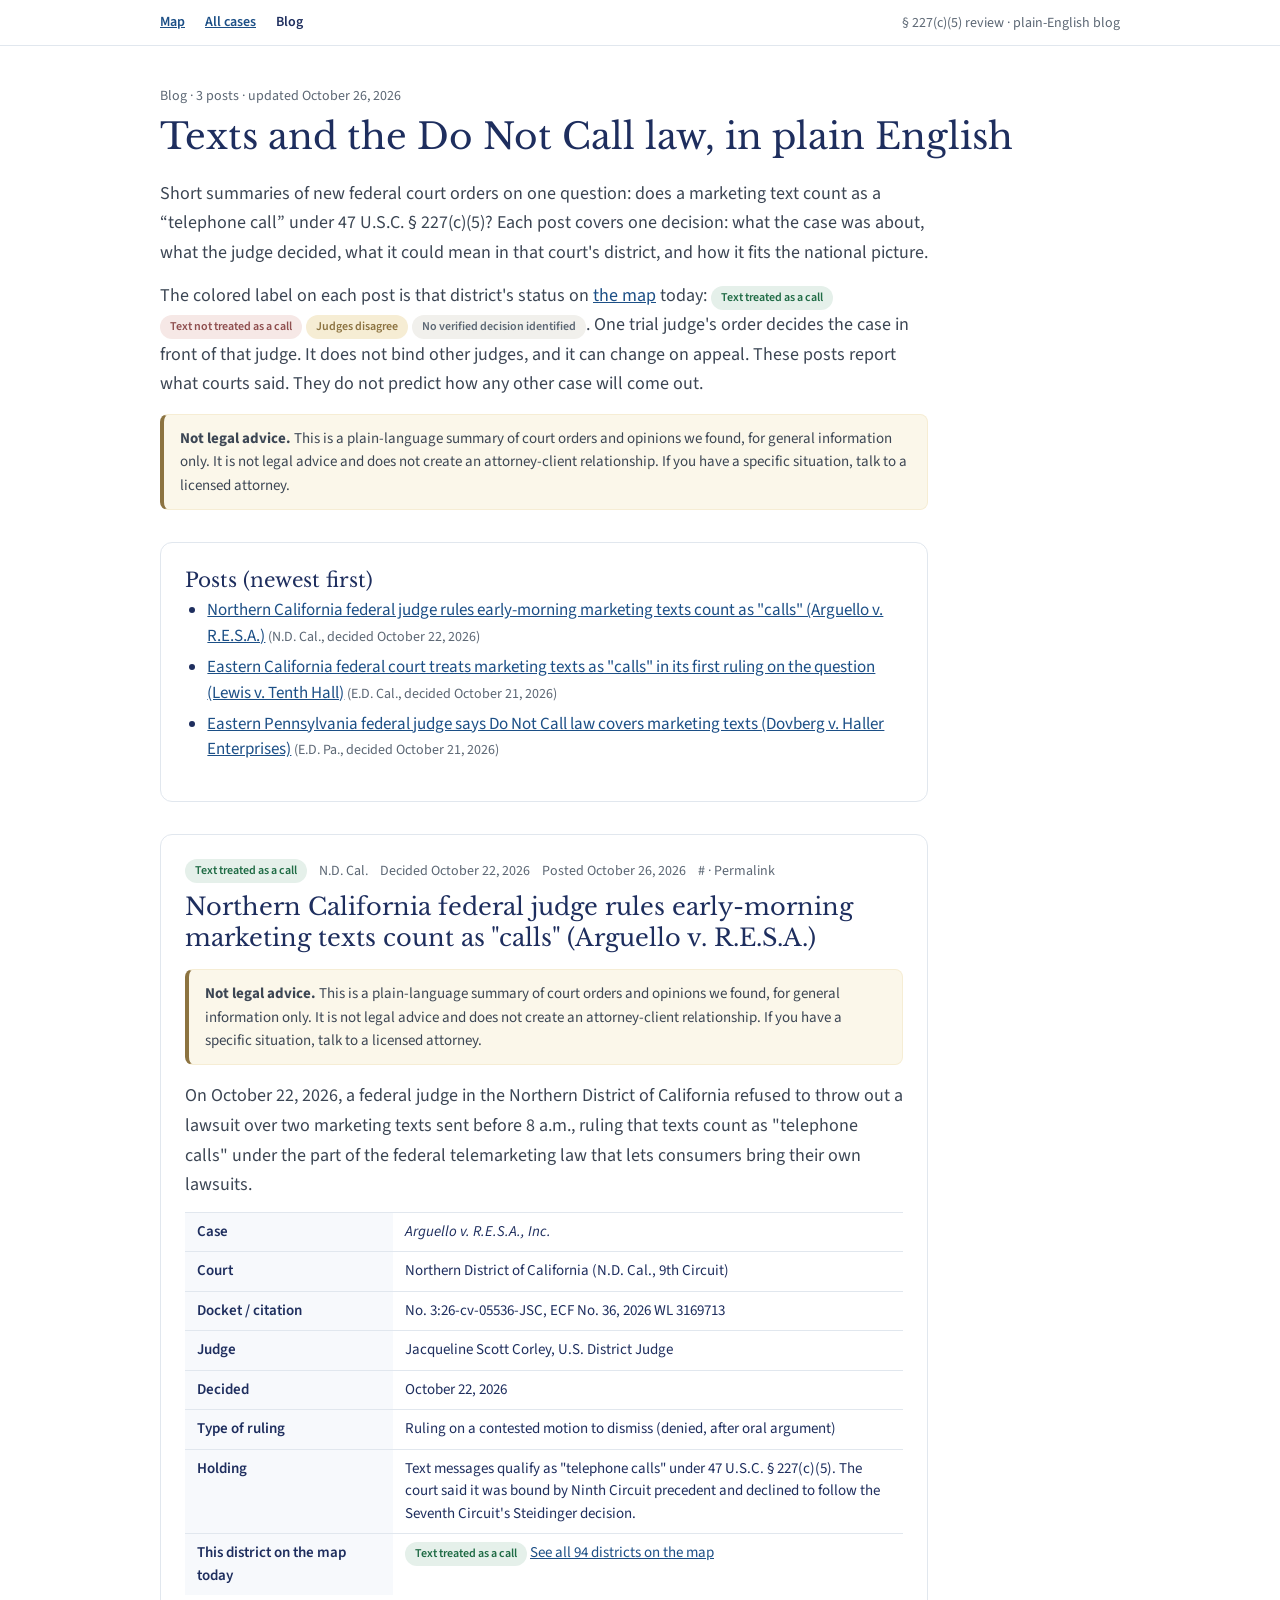
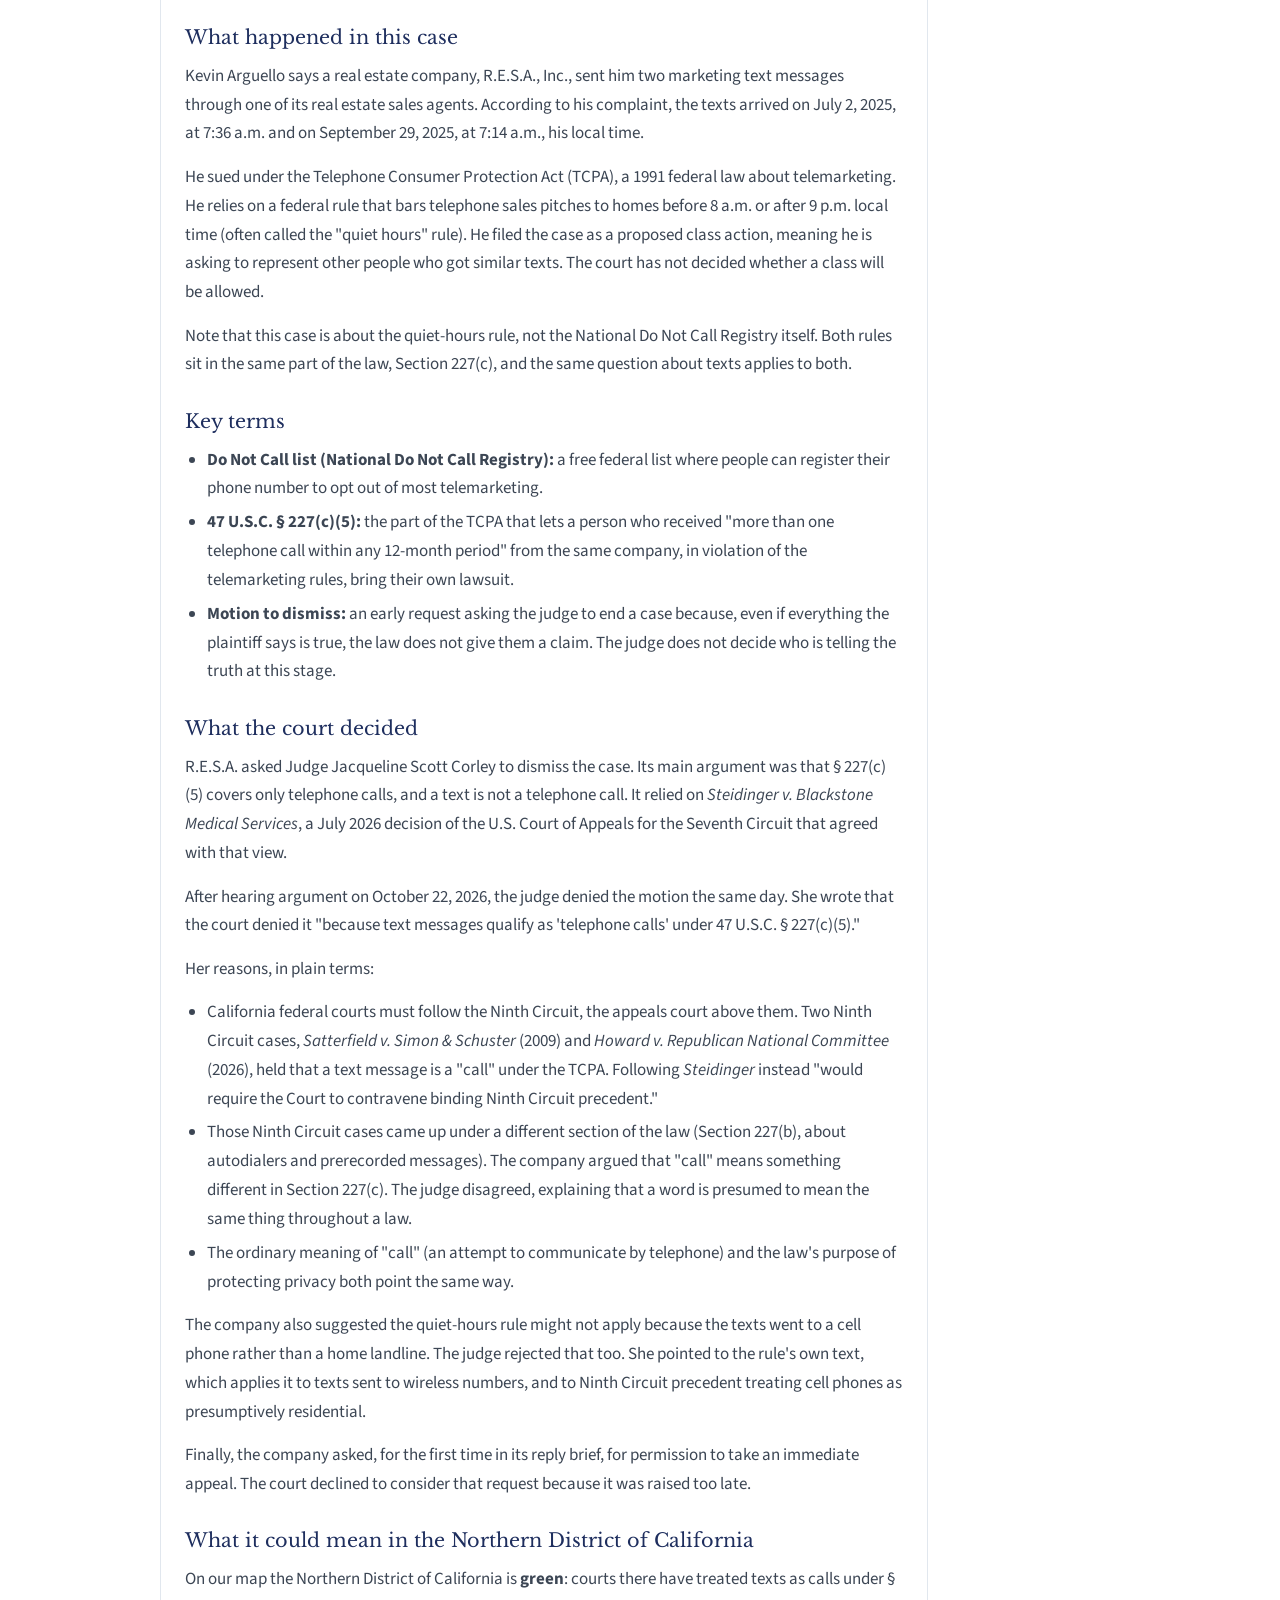
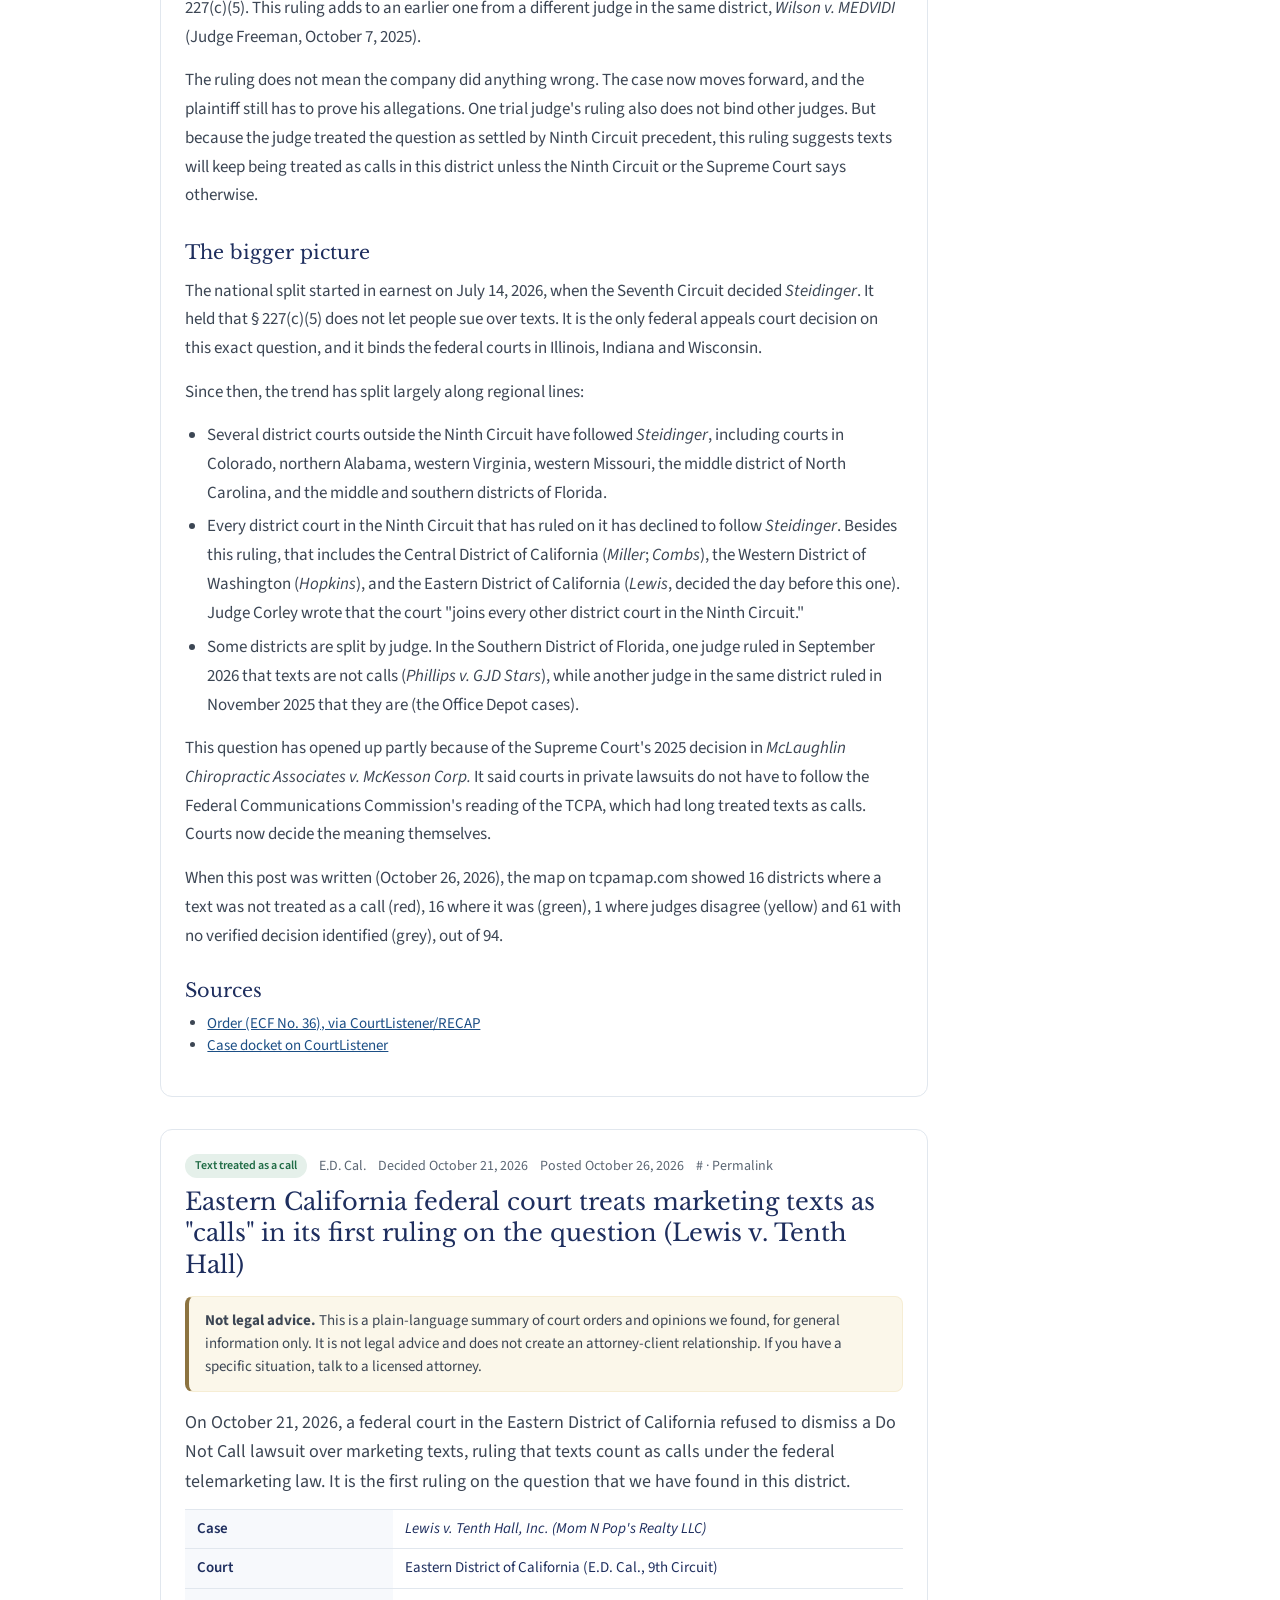
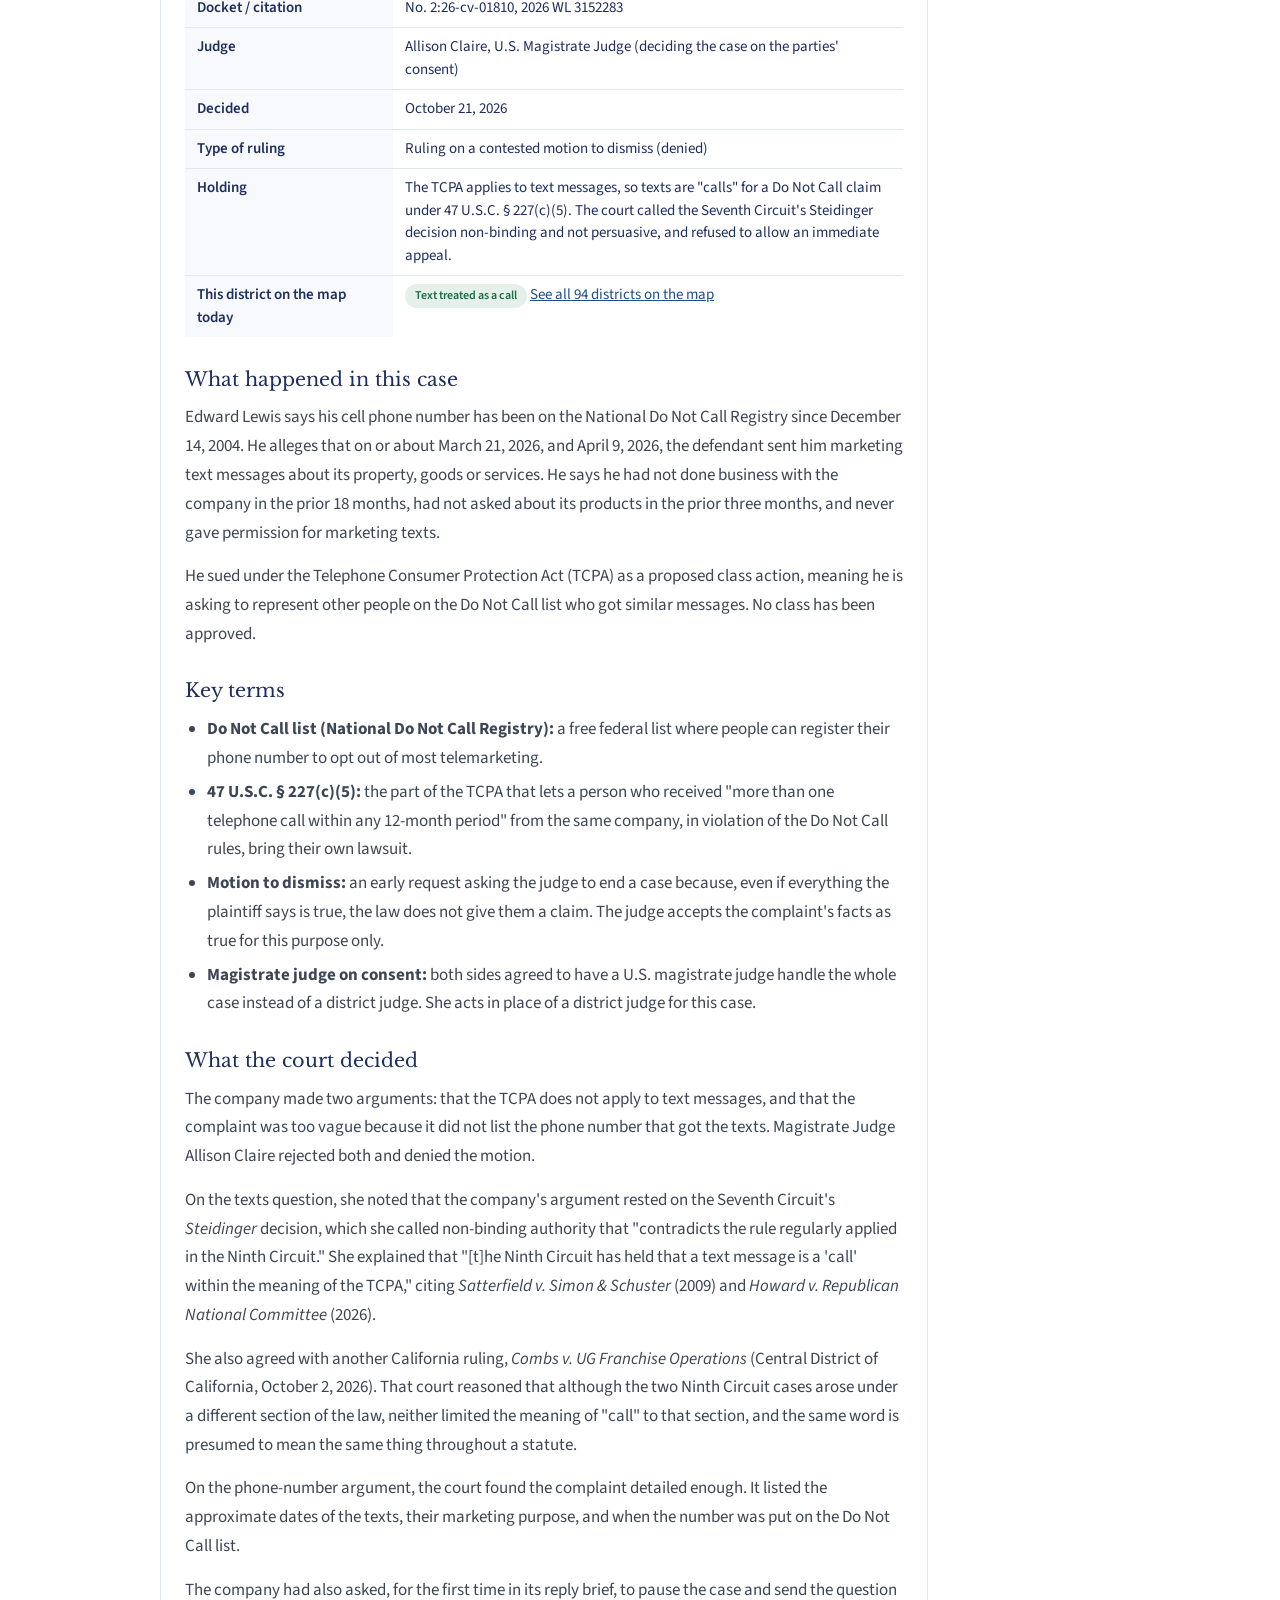
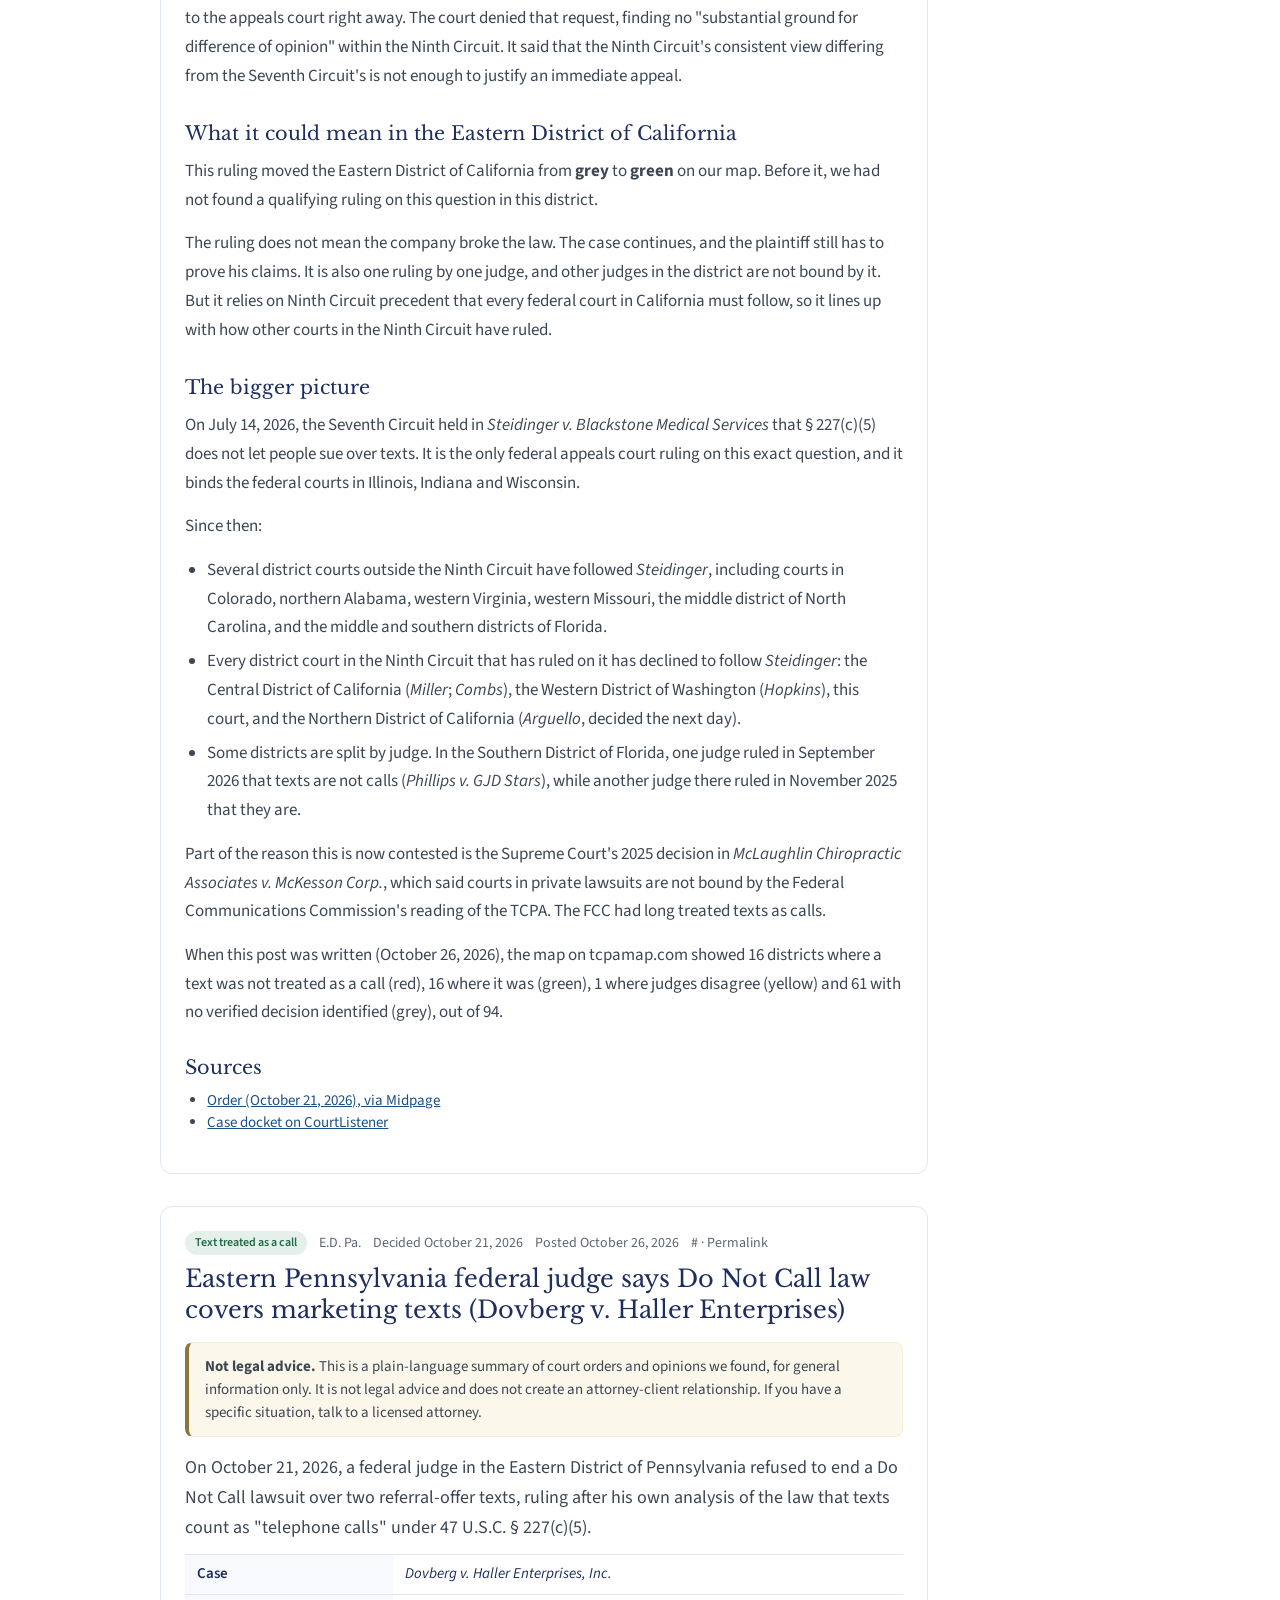
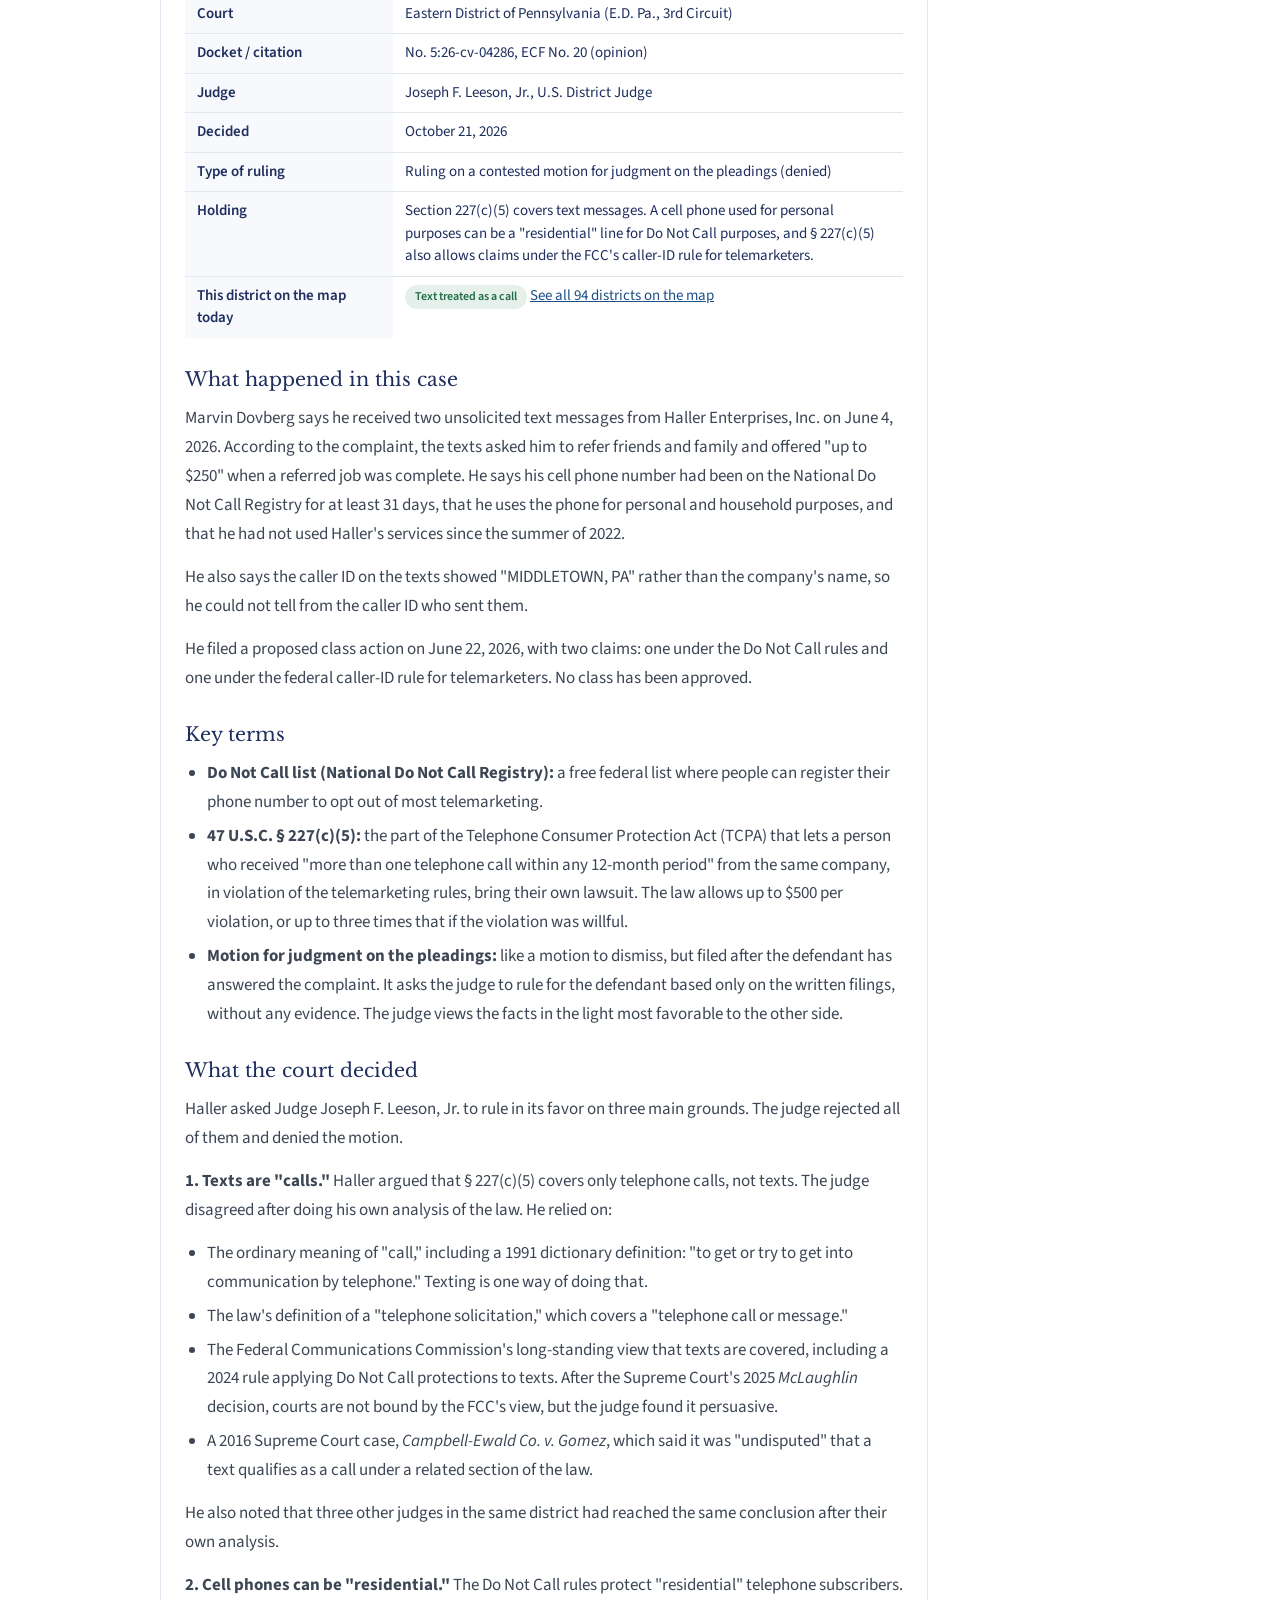
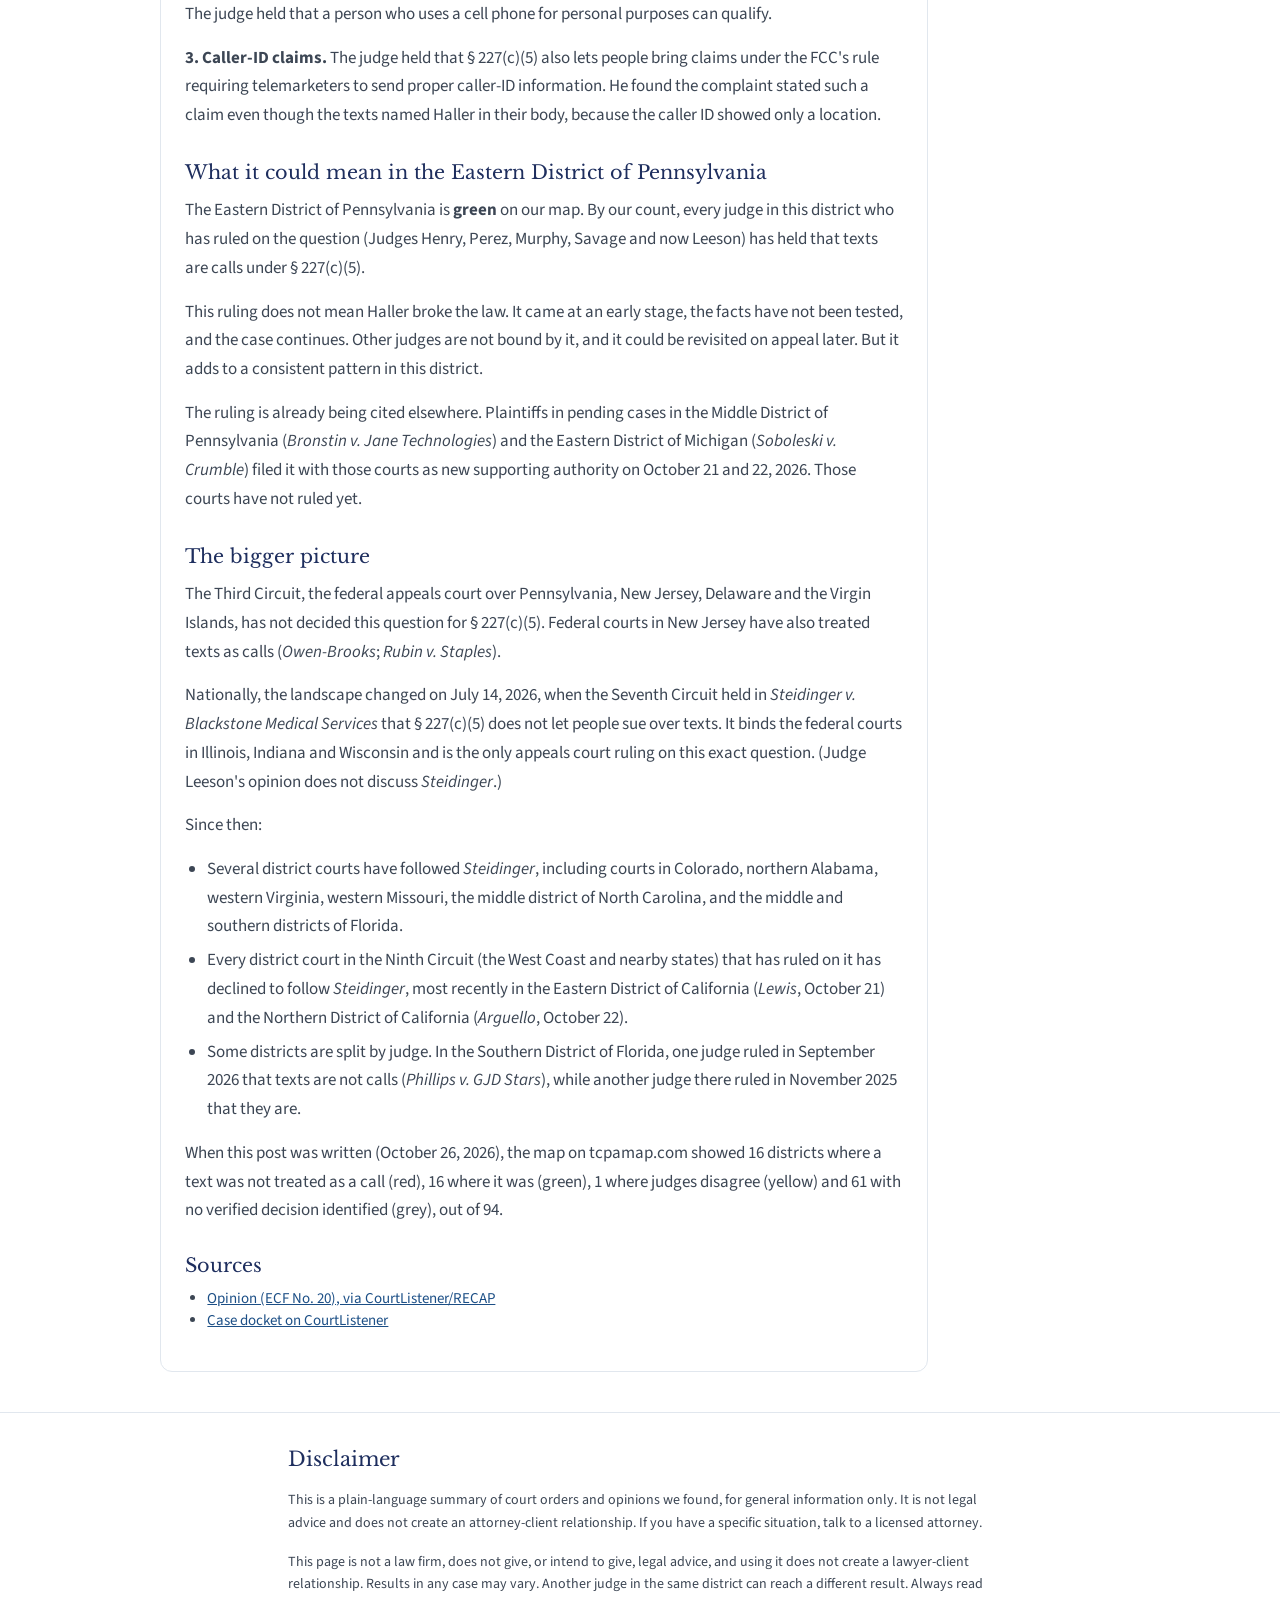
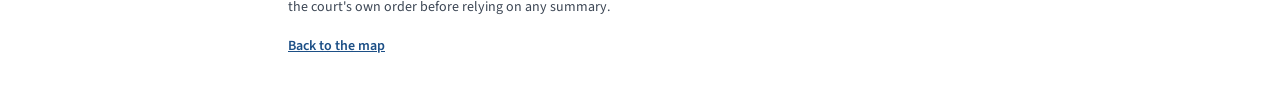
==== blog/index.html @ cc3b1428 "Add plain-language TCPA blog at /blog/ with 3 posts" ====
<!DOCTYPE html><html lang="en"><head><meta charSet="utf-8"/><meta name="viewport" content="width=device-width, initial-scale=1"/>
<title>Blog: marketing texts and the Do Not Call law, in plain English</title><meta name="description" content="Plain-language summaries of federal court orders on whether a marketing text counts as a telephone call under 47 U.S.C. § 227(c)(5). Not legal advice."/><meta name="theme-color" content="#1c1915"/>
<link rel="canonical" href="https://tcpamap.com/blog/"/>
<meta property="og:type" content="website"><meta property="og:site_name" content="tcpamap.com"><meta property="og:url" content="https://tcpamap.com/blog/">
<meta property="og:title" content="Blog: marketing texts and the Do Not Call law, in plain English"><meta property="og:description" content="Plain-language summaries of federal court orders on whether a marketing text counts as a telephone call under 47 U.S.C. § 227(c)(5). Not legal advice."><meta property="og:image" content="https://tcpamap.com/og.jpg">
<meta name="twitter:card" content="summary_large_image">
<link rel="icon" type="image/svg+xml" href="/favicon.svg"/><link rel="stylesheet" href="/assets/styles-BRyN_3hn.css"/>
<script type="application/ld+json">{"@context": "https://schema.org", "@type": "Blog", "name": "TCPA text message decisions, in plain English", "url": "https://tcpamap.com/blog/", "inLanguage": "en", "isPartOf": {"@type": "WebSite", "name": "Are marketing texts telephone calls? Federal court map", "url": "https://tcpamap.com/"}, "blogPost": [{"@type": "BlogPosting", "headline": "Northern California federal judge rules early-morning marketing texts count as \"calls\" (Arguello v. R.E.S.A.)", "url": "https://tcpamap.com/blog/arguello-v-resa-nd-cal-2026-10-22/", "datePublished": "2026-10-26"}, {"@type": "BlogPosting", "headline": "Eastern California federal court treats marketing texts as \"calls\" in its first ruling on the question (Lewis v. Tenth Hall)", "url": "https://tcpamap.com/blog/lewis-v-tenth-hall-ed-cal-2026-10-21/", "datePublished": "2026-10-26"}, {"@type": "BlogPosting", "headline": "Eastern Pennsylvania federal judge says Do Not Call law covers marketing texts (Dovberg v. Haller Enterprises)", "url": "https://tcpamap.com/blog/dovberg-v-haller-ed-pa-2026-10-21/", "datePublished": "2026-10-26"}]}</script><script type="application/ld+json">{"@context": "https://schema.org", "@type": "BreadcrumbList", "itemListElement": [{"@type": "ListItem", "position": 1, "name": "Map", "item": "https://tcpamap.com/"}, {"@type": "ListItem", "position": 2, "name": "Blog", "item": "https://tcpamap.com/blog/"}]}</script>
<style>
.blog-nav{display:flex;flex-wrap:wrap;align-items:center;gap:.25rem 1.25rem}
.blog-nav a{font-size:.875rem;font-weight:600;color:#1c4f86;text-decoration:underline}
.blog-nav a[aria-current=page]{color:var(--color-ink);text-decoration:none}
.blog-disc{border:1px solid var(--color-split-soft);background:#fbf7ea;border-left:4px solid var(--color-split);border-radius:.5rem;padding:.75rem 1rem;font-size:.9375rem;line-height:1.55;color:#3c4654;margin:1rem 0}
.blog-card{border:1px solid var(--color-line);border-radius:var(--radius-card,.75rem);background:#fff;padding:1.5rem;margin-top:2rem}
.blog-card h2{font-family:var(--font-display);color:var(--color-ink);font-size:1.5rem;line-height:1.3;margin:.5rem 0 .25rem}
.blog-card h2 a{color:inherit;text-decoration:none}.blog-card h2 a:hover{text-decoration:underline}
.blog-body h3,.blog-card h3{font-family:var(--font-display);color:var(--color-ink);font-size:1.2rem;margin:1.6rem 0 .5rem}
.blog-meta{font-size:.875rem;color:var(--color-muted);display:flex;flex-wrap:wrap;align-items:center;gap:.4rem .75rem}
.blog-meta a{color:var(--color-muted)}
.blog-lede{font-size:1.125rem;line-height:1.65;color:#3c4654;margin:.75rem 0}
.blog-body{font-size:1.0625rem;line-height:1.7;color:#3c4654}.blog-body p{margin:0 0 .9rem}
.blog-body ul,.blog-src,.blog-toc{list-style:disc;padding-left:1.4rem;margin:0 0 .9rem}.blog-body li{margin:.3rem 0}
.blog-body a,.blog-src a,.blog-toc a,.blog-facts a,.blog-intro a{color:#1c4f86;text-decoration:underline}
.blog-facts{width:100%;border-collapse:collapse;font-size:.9375rem;margin:.75rem 0 1rem}
.blog-facts th,.blog-facts td{text-align:left;vertical-align:top;padding:.5rem .75rem;border-top:1px solid var(--color-line)}
.blog-facts th{width:13rem;background:#f7f9fc;font-weight:600;color:var(--color-ink)}
.blog-src{font-size:.9375rem;color:#3c4654}.blog-toc li{margin:.35rem 0;font-size:1.0625rem}
.blog-intro p{margin:0 0 .9rem}
@media (max-width:640px){.blog-facts th{width:auto}.blog-card{padding:1.1rem}}
</style></head><body><div class="min-h-screen"><header class="border-b border-line"><div class="mx-auto flex max-w-5xl flex-wrap items-center justify-between gap-3 px-5 py-3 sm:px-8"><nav class="blog-nav" aria-label="Site"><a href="/">Map</a><a href="/removed-cases">All cases</a><a href="/blog/" aria-current="page">Blog</a></nav><p class="text-sm text-muted">§ 227(c)(5) review · plain-English blog</p></div></header><main class="mx-auto max-w-5xl px-5 py-10 sm:px-8"><p class="text-sm text-muted">Blog · 3 posts · updated October 26, 2026</p>
<h1 class="mt-2 font-display text-4xl leading-tight text-ink">Texts and the Do Not Call law, in plain English</h1>
<div class="blog-intro mt-5 max-w-3xl space-y-4 text-lg leading-relaxed text-[#3c4654]"><p>Short summaries of new federal court orders on one question: does a marketing text count as a “telephone call” under 47 U.S.C. § 227(c)(5)? Each post covers one decision: what the case was about, what the judge decided, what it could mean in that court's district, and how it fits the national picture.</p>
<p>The colored label on each post is that district's status on <a href="/">the map</a> today: <span class="inline-block rounded-full px-2.5 py-1 text-xs font-semibold bg-is-call-soft text-is-call">Text treated as a call</span> <span class="inline-block rounded-full px-2.5 py-1 text-xs font-semibold bg-not-call-soft text-not-call">Text not treated as a call</span> <span class="inline-block rounded-full px-2.5 py-1 text-xs font-semibold bg-split-soft text-split">Judges disagree</span> <span class="inline-block rounded-full px-2.5 py-1 text-xs font-semibold bg-open-soft text-muted">No verified decision identified</span>. One trial judge's order decides the case in front of that judge. It does not bind other judges, and it can change on appeal. These posts report what courts said. They do not predict how any other case will come out.</p></div>
<div class="blog-disc max-w-3xl"><strong>Not legal advice.</strong> This is a plain-language summary of court orders and opinions we found, for general information only. It is not legal advice and does not create an attorney-client relationship. If you have a specific situation, talk to a licensed attorney.</div>
<div class="blog-card max-w-3xl"><h2 style="font-size:1.25rem;margin-top:0">Posts (newest first)</h2><ul class="blog-toc"><li><a href="#arguello-v-resa-nd-cal-2026-10-22">Northern California federal judge rules early-morning marketing texts count as "calls" (Arguello v. R.E.S.A.)</a> <span class="text-sm text-muted">(N.D. Cal., decided October 22, 2026)</span></li><li><a href="#lewis-v-tenth-hall-ed-cal-2026-10-21">Eastern California federal court treats marketing texts as "calls" in its first ruling on the question (Lewis v. Tenth Hall)</a> <span class="text-sm text-muted">(E.D. Cal., decided October 21, 2026)</span></li><li><a href="#dovberg-v-haller-ed-pa-2026-10-21">Eastern Pennsylvania federal judge says Do Not Call law covers marketing texts (Dovberg v. Haller Enterprises)</a> <span class="text-sm text-muted">(E.D. Pa., decided October 21, 2026)</span></li></ul></div><div class="max-w-3xl"><article class="blog-card" id="arguello-v-resa-nd-cal-2026-10-22">
<p class="blog-meta"><span class="inline-block rounded-full px-2.5 py-1 text-xs font-semibold bg-is-call-soft text-is-call">Text treated as a call</span><span>N.D. Cal.</span><span>Decided October 22, 2026</span><span>Posted October 26, 2026</span><span><a href="#arguello-v-resa-nd-cal-2026-10-22" title="Link to this post on this page">#</a> · <a href="/blog/arguello-v-resa-nd-cal-2026-10-22/">Permalink</a></span></p>
<h2><a href="/blog/arguello-v-resa-nd-cal-2026-10-22/">Northern California federal judge rules early-morning marketing texts count as "calls" (Arguello v. R.E.S.A.)</a></h2>
<div class="blog-disc"><strong>Not legal advice.</strong> This is a plain-language summary of court orders and opinions we found, for general information only. It is not legal advice and does not create an attorney-client relationship. If you have a specific situation, talk to a licensed attorney.</div>
<p class="blog-lede">On October 22, 2026, a federal judge in the Northern District of California refused to throw out a lawsuit over two marketing texts sent before 8 a.m., ruling that texts count as "telephone calls" under the part of the federal telemarketing law that lets consumers bring their own lawsuits.</p>
<table class="blog-facts"><tbody>
<tr><th>Case</th><td><em>Arguello v. R.E.S.A., Inc.</em></td></tr>
<tr><th>Court</th><td>Northern District of California (N.D. Cal., 9th Circuit)</td></tr>
<tr><th>Docket / citation</th><td>No. 3:26-cv-05536-JSC, ECF No. 36, 2026 WL 3169713</td></tr>
<tr><th>Judge</th><td>Jacqueline Scott Corley, U.S. District Judge</td></tr>
<tr><th>Decided</th><td>October 22, 2026</td></tr>
<tr><th>Type of ruling</th><td>Ruling on a contested motion to dismiss (denied, after oral argument)</td></tr>
<tr><th>Holding</th><td>Text messages qualify as "telephone calls" under 47 U.S.C. § 227(c)(5). The court said it was bound by Ninth Circuit precedent and declined to follow the Seventh Circuit's Steidinger decision.</td></tr>
<tr><th>This district on the map today</th><td><span class="inline-block rounded-full px-2.5 py-1 text-xs font-semibold bg-is-call-soft text-is-call">Text treated as a call</span> <a href="/#district-map">See all 94 districts on the map</a></td></tr>
</tbody></table>
<div class="blog-body"><h3>What happened in this case</h3>
<p>Kevin Arguello says a real estate company, R.E.S.A., Inc., sent him two marketing text messages through one of its real estate sales agents. According to his complaint, the texts arrived on July 2, 2025, at 7:36 a.m. and on September 29, 2025, at 7:14 a.m., his local time.</p>
<p>He sued under the Telephone Consumer Protection Act (TCPA), a 1991 federal law about telemarketing. He relies on a federal rule that bars telephone sales pitches to homes before 8 a.m. or after 9 p.m. local time (often called the "quiet hours" rule). He filed the case as a proposed class action, meaning he is asking to represent other people who got similar texts. The court has not decided whether a class will be allowed.</p>
<p>Note that this case is about the quiet-hours rule, not the National Do Not Call Registry itself. Both rules sit in the same part of the law, Section 227(c), and the same question about texts applies to both.</p>
<h3>Key terms</h3>
<ul><li><strong>Do Not Call list (National Do Not Call Registry):</strong> a free federal list where people can register their phone number to opt out of most telemarketing.</li><li><strong>47 U.S.C. § 227(c)(5):</strong> the part of the TCPA that lets a person who received "more than one telephone call within any 12-month period" from the same company, in violation of the telemarketing rules, bring their own lawsuit.</li><li><strong>Motion to dismiss:</strong> an early request asking the judge to end a case because, even if everything the plaintiff says is true, the law does not give them a claim. The judge does not decide who is telling the truth at this stage.</li></ul>
<h3>What the court decided</h3>
<p>R.E.S.A. asked Judge Jacqueline Scott Corley to dismiss the case. Its main argument was that § 227(c)(5) covers only telephone calls, and a text is not a telephone call. It relied on <em>Steidinger v. Blackstone Medical Services</em>, a July 2026 decision of the U.S. Court of Appeals for the Seventh Circuit that agreed with that view.</p>
<p>After hearing argument on October 22, 2026, the judge denied the motion the same day. She wrote that the court denied it "because text messages qualify as 'telephone calls' under 47 U.S.C. § 227(c)(5)."</p>
<p>Her reasons, in plain terms:</p>
<ul><li>California federal courts must follow the Ninth Circuit, the appeals court above them. Two Ninth Circuit cases, <em>Satterfield v. Simon &amp; Schuster</em> (2009) and <em>Howard v. Republican National Committee</em> (2026), held that a text message is a "call" under the TCPA. Following <em>Steidinger</em> instead "would require the Court to contravene binding Ninth Circuit precedent."</li><li>Those Ninth Circuit cases came up under a different section of the law (Section 227(b), about autodialers and prerecorded messages). The company argued that "call" means something different in Section 227(c). The judge disagreed, explaining that a word is presumed to mean the same thing throughout a law.</li><li>The ordinary meaning of "call" (an attempt to communicate by telephone) and the law's purpose of protecting privacy both point the same way.</li></ul>
<p>The company also suggested the quiet-hours rule might not apply because the texts went to a cell phone rather than a home landline. The judge rejected that too. She pointed to the rule's own text, which applies it to texts sent to wireless numbers, and to Ninth Circuit precedent treating cell phones as presumptively residential.</p>
<p>Finally, the company asked, for the first time in its reply brief, for permission to take an immediate appeal. The court declined to consider that request because it was raised too late.</p>
<h3>What it could mean in the Northern District of California</h3>
<p>On our map the Northern District of California is <strong>green</strong>: courts there have treated texts as calls under § 227(c)(5). This ruling adds to an earlier one from a different judge in the same district, <em>Wilson v. MEDVIDI</em> (Judge Freeman, October 7, 2025).</p>
<p>The ruling does not mean the company did anything wrong. The case now moves forward, and the plaintiff still has to prove his allegations. One trial judge's ruling also does not bind other judges. But because the judge treated the question as settled by Ninth Circuit precedent, this ruling suggests texts will keep being treated as calls in this district unless the Ninth Circuit or the Supreme Court says otherwise.</p>
<h3>The bigger picture</h3>
<p>The national split started in earnest on July 14, 2026, when the Seventh Circuit decided <em>Steidinger</em>. It held that § 227(c)(5) does not let people sue over texts. It is the only federal appeals court decision on this exact question, and it binds the federal courts in Illinois, Indiana and Wisconsin.</p>
<p>Since then, the trend has split largely along regional lines:</p>
<ul><li>Several district courts outside the Ninth Circuit have followed <em>Steidinger</em>, including courts in Colorado, northern Alabama, western Virginia, western Missouri, the middle district of North Carolina, and the middle and southern districts of Florida.</li><li>Every district court in the Ninth Circuit that has ruled on it has declined to follow <em>Steidinger</em>. Besides this ruling, that includes the Central District of California (<em>Miller</em>; <em>Combs</em>), the Western District of Washington (<em>Hopkins</em>), and the Eastern District of California (<em>Lewis</em>, decided the day before this one). Judge Corley wrote that the court "joins every other district court in the Ninth Circuit."</li><li>Some districts are split by judge. In the Southern District of Florida, one judge ruled in September 2026 that texts are not calls (<em>Phillips v. GJD Stars</em>), while another judge in the same district ruled in November 2025 that they are (the Office Depot cases).</li></ul>
<p>This question has opened up partly because of the Supreme Court's 2025 decision in <em>McLaughlin Chiropractic Associates v. McKesson Corp.</em> It said courts in private lawsuits do not have to follow the Federal Communications Commission's reading of the TCPA, which had long treated texts as calls. Courts now decide the meaning themselves.</p>
<p>When this post was written (October 26, 2026), the map on tcpamap.com showed 16 districts where a text was not treated as a call (red), 16 where it was (green), 1 where judges disagree (yellow) and 61 with no verified decision identified (grey), out of 94.</p></div>
<h3>Sources</h3><ul class="blog-src"><li><a href="https://storage.courtlistener.com/recap/gov.uscourts.cand.471744/gov.uscourts.cand.471744.36.0.pdf" target="_blank" rel="noopener">Order (ECF No. 36), via CourtListener/RECAP</a></li><li><a href="https://www.courtlistener.com/docket/73458678/arguello-v-resa-inc/" target="_blank" rel="noopener">Case docket on CourtListener</a></li></ul>
</article>
<article class="blog-card" id="lewis-v-tenth-hall-ed-cal-2026-10-21">
<p class="blog-meta"><span class="inline-block rounded-full px-2.5 py-1 text-xs font-semibold bg-is-call-soft text-is-call">Text treated as a call</span><span>E.D. Cal.</span><span>Decided October 21, 2026</span><span>Posted October 26, 2026</span><span><a href="#lewis-v-tenth-hall-ed-cal-2026-10-21" title="Link to this post on this page">#</a> · <a href="/blog/lewis-v-tenth-hall-ed-cal-2026-10-21/">Permalink</a></span></p>
<h2><a href="/blog/lewis-v-tenth-hall-ed-cal-2026-10-21/">Eastern California federal court treats marketing texts as "calls" in its first ruling on the question (Lewis v. Tenth Hall)</a></h2>
<div class="blog-disc"><strong>Not legal advice.</strong> This is a plain-language summary of court orders and opinions we found, for general information only. It is not legal advice and does not create an attorney-client relationship. If you have a specific situation, talk to a licensed attorney.</div>
<p class="blog-lede">On October 21, 2026, a federal court in the Eastern District of California refused to dismiss a Do Not Call lawsuit over marketing texts, ruling that texts count as calls under the federal telemarketing law. It is the first ruling on the question that we have found in this district.</p>
<table class="blog-facts"><tbody>
<tr><th>Case</th><td><em>Lewis v. Tenth Hall, Inc. (Mom N Pop's Realty LLC)</em></td></tr>
<tr><th>Court</th><td>Eastern District of California (E.D. Cal., 9th Circuit)</td></tr>
<tr><th>Docket / citation</th><td>No. 2:26-cv-01810, 2026 WL 3152283</td></tr>
<tr><th>Judge</th><td>Allison Claire, U.S. Magistrate Judge (deciding the case on the parties' consent)</td></tr>
<tr><th>Decided</th><td>October 21, 2026</td></tr>
<tr><th>Type of ruling</th><td>Ruling on a contested motion to dismiss (denied)</td></tr>
<tr><th>Holding</th><td>The TCPA applies to text messages, so texts are "calls" for a Do Not Call claim under 47 U.S.C. § 227(c)(5). The court called the Seventh Circuit's Steidinger decision non-binding and not persuasive, and refused to allow an immediate appeal.</td></tr>
<tr><th>This district on the map today</th><td><span class="inline-block rounded-full px-2.5 py-1 text-xs font-semibold bg-is-call-soft text-is-call">Text treated as a call</span> <a href="/#district-map">See all 94 districts on the map</a></td></tr>
</tbody></table>
<div class="blog-body"><h3>What happened in this case</h3>
<p>Edward Lewis says his cell phone number has been on the National Do Not Call Registry since December 14, 2004. He alleges that on or about March 21, 2026, and April 9, 2026, the defendant sent him marketing text messages about its property, goods or services. He says he had not done business with the company in the prior 18 months, had not asked about its products in the prior three months, and never gave permission for marketing texts.</p>
<p>He sued under the Telephone Consumer Protection Act (TCPA) as a proposed class action, meaning he is asking to represent other people on the Do Not Call list who got similar messages. No class has been approved.</p>
<h3>Key terms</h3>
<ul><li><strong>Do Not Call list (National Do Not Call Registry):</strong> a free federal list where people can register their phone number to opt out of most telemarketing.</li><li><strong>47 U.S.C. § 227(c)(5):</strong> the part of the TCPA that lets a person who received "more than one telephone call within any 12-month period" from the same company, in violation of the Do Not Call rules, bring their own lawsuit.</li><li><strong>Motion to dismiss:</strong> an early request asking the judge to end a case because, even if everything the plaintiff says is true, the law does not give them a claim. The judge accepts the complaint's facts as true for this purpose only.</li><li><strong>Magistrate judge on consent:</strong> both sides agreed to have a U.S. magistrate judge handle the whole case instead of a district judge. She acts in place of a district judge for this case.</li></ul>
<h3>What the court decided</h3>
<p>The company made two arguments: that the TCPA does not apply to text messages, and that the complaint was too vague because it did not list the phone number that got the texts. Magistrate Judge Allison Claire rejected both and denied the motion.</p>
<p>On the texts question, she noted that the company's argument rested on the Seventh Circuit's <em>Steidinger</em> decision, which she called non-binding authority that "contradicts the rule regularly applied in the Ninth Circuit." She explained that "[t]he Ninth Circuit has held that a text message is a 'call' within the meaning of the TCPA," citing <em>Satterfield v. Simon &amp; Schuster</em> (2009) and <em>Howard v. Republican National Committee</em> (2026).</p>
<p>She also agreed with another California ruling, <em>Combs v. UG Franchise Operations</em> (Central District of California, October 2, 2026). That court reasoned that although the two Ninth Circuit cases arose under a different section of the law, neither limited the meaning of "call" to that section, and the same word is presumed to mean the same thing throughout a statute.</p>
<p>On the phone-number argument, the court found the complaint detailed enough. It listed the approximate dates of the texts, their marketing purpose, and when the number was put on the Do Not Call list.</p>
<p>The company had also asked, for the first time in its reply brief, to pause the case and send the question to the appeals court right away. The court denied that request, finding no "substantial ground for difference of opinion" within the Ninth Circuit. It said that the Ninth Circuit's consistent view differing from the Seventh Circuit's is not enough to justify an immediate appeal.</p>
<h3>What it could mean in the Eastern District of California</h3>
<p>This ruling moved the Eastern District of California from <strong>grey</strong> to <strong>green</strong> on our map. Before it, we had not found a qualifying ruling on this question in this district.</p>
<p>The ruling does not mean the company broke the law. The case continues, and the plaintiff still has to prove his claims. It is also one ruling by one judge, and other judges in the district are not bound by it. But it relies on Ninth Circuit precedent that every federal court in California must follow, so it lines up with how other courts in the Ninth Circuit have ruled.</p>
<h3>The bigger picture</h3>
<p>On July 14, 2026, the Seventh Circuit held in <em>Steidinger v. Blackstone Medical Services</em> that § 227(c)(5) does not let people sue over texts. It is the only federal appeals court ruling on this exact question, and it binds the federal courts in Illinois, Indiana and Wisconsin.</p>
<p>Since then:</p>
<ul><li>Several district courts outside the Ninth Circuit have followed <em>Steidinger</em>, including courts in Colorado, northern Alabama, western Virginia, western Missouri, the middle district of North Carolina, and the middle and southern districts of Florida.</li><li>Every district court in the Ninth Circuit that has ruled on it has declined to follow <em>Steidinger</em>: the Central District of California (<em>Miller</em>; <em>Combs</em>), the Western District of Washington (<em>Hopkins</em>), this court, and the Northern District of California (<em>Arguello</em>, decided the next day).</li><li>Some districts are split by judge. In the Southern District of Florida, one judge ruled in September 2026 that texts are not calls (<em>Phillips v. GJD Stars</em>), while another judge there ruled in November 2025 that they are.</li></ul>
<p>Part of the reason this is now contested is the Supreme Court's 2025 decision in <em>McLaughlin Chiropractic Associates v. McKesson Corp.</em>, which said courts in private lawsuits are not bound by the Federal Communications Commission's reading of the TCPA. The FCC had long treated texts as calls.</p>
<p>When this post was written (October 26, 2026), the map on tcpamap.com showed 16 districts where a text was not treated as a call (red), 16 where it was (green), 1 where judges disagree (yellow) and 61 with no verified decision identified (grey), out of 94.</p></div>
<h3>Sources</h3><ul class="blog-src"><li><a href="https://app.midpage.ai/document/lewis-v-mom-n-pop--eb14544e-408c-4e5d-84e5-743c37990039" target="_blank" rel="noopener">Order (October 21, 2026), via Midpage</a></li><li><a href="https://www.courtlistener.com/docket/73342084/lewis-v-mom-n-pops-realty-llc/" target="_blank" rel="noopener">Case docket on CourtListener</a></li></ul>
</article>
<article class="blog-card" id="dovberg-v-haller-ed-pa-2026-10-21">
<p class="blog-meta"><span class="inline-block rounded-full px-2.5 py-1 text-xs font-semibold bg-is-call-soft text-is-call">Text treated as a call</span><span>E.D. Pa.</span><span>Decided October 21, 2026</span><span>Posted October 26, 2026</span><span><a href="#dovberg-v-haller-ed-pa-2026-10-21" title="Link to this post on this page">#</a> · <a href="/blog/dovberg-v-haller-ed-pa-2026-10-21/">Permalink</a></span></p>
<h2><a href="/blog/dovberg-v-haller-ed-pa-2026-10-21/">Eastern Pennsylvania federal judge says Do Not Call law covers marketing texts (Dovberg v. Haller Enterprises)</a></h2>
<div class="blog-disc"><strong>Not legal advice.</strong> This is a plain-language summary of court orders and opinions we found, for general information only. It is not legal advice and does not create an attorney-client relationship. If you have a specific situation, talk to a licensed attorney.</div>
<p class="blog-lede">On October 21, 2026, a federal judge in the Eastern District of Pennsylvania refused to end a Do Not Call lawsuit over two referral-offer texts, ruling after his own analysis of the law that texts count as "telephone calls" under 47 U.S.C. § 227(c)(5).</p>
<table class="blog-facts"><tbody>
<tr><th>Case</th><td><em>Dovberg v. Haller Enterprises, Inc.</em></td></tr>
<tr><th>Court</th><td>Eastern District of Pennsylvania (E.D. Pa., 3rd Circuit)</td></tr>
<tr><th>Docket / citation</th><td>No. 5:26-cv-04286, ECF No. 20 (opinion)</td></tr>
<tr><th>Judge</th><td>Joseph F. Leeson, Jr., U.S. District Judge</td></tr>
<tr><th>Decided</th><td>October 21, 2026</td></tr>
<tr><th>Type of ruling</th><td>Ruling on a contested motion for judgment on the pleadings (denied)</td></tr>
<tr><th>Holding</th><td>Section 227(c)(5) covers text messages. A cell phone used for personal purposes can be a "residential" line for Do Not Call purposes, and § 227(c)(5) also allows claims under the FCC's caller-ID rule for telemarketers.</td></tr>
<tr><th>This district on the map today</th><td><span class="inline-block rounded-full px-2.5 py-1 text-xs font-semibold bg-is-call-soft text-is-call">Text treated as a call</span> <a href="/#district-map">See all 94 districts on the map</a></td></tr>
</tbody></table>
<div class="blog-body"><h3>What happened in this case</h3>
<p>Marvin Dovberg says he received two unsolicited text messages from Haller Enterprises, Inc. on June 4, 2026. According to the complaint, the texts asked him to refer friends and family and offered "up to $250" when a referred job was complete. He says his cell phone number had been on the National Do Not Call Registry for at least 31 days, that he uses the phone for personal and household purposes, and that he had not used Haller's services since the summer of 2022.</p>
<p>He also says the caller ID on the texts showed "MIDDLETOWN, PA" rather than the company's name, so he could not tell from the caller ID who sent them.</p>
<p>He filed a proposed class action on June 22, 2026, with two claims: one under the Do Not Call rules and one under the federal caller-ID rule for telemarketers. No class has been approved.</p>
<h3>Key terms</h3>
<ul><li><strong>Do Not Call list (National Do Not Call Registry):</strong> a free federal list where people can register their phone number to opt out of most telemarketing.</li><li><strong>47 U.S.C. § 227(c)(5):</strong> the part of the Telephone Consumer Protection Act (TCPA) that lets a person who received "more than one telephone call within any 12-month period" from the same company, in violation of the telemarketing rules, bring their own lawsuit. The law allows up to $500 per violation, or up to three times that if the violation was willful.</li><li><strong>Motion for judgment on the pleadings:</strong> like a motion to dismiss, but filed after the defendant has answered the complaint. It asks the judge to rule for the defendant based only on the written filings, without any evidence. The judge views the facts in the light most favorable to the other side.</li></ul>
<h3>What the court decided</h3>
<p>Haller asked Judge Joseph F. Leeson, Jr. to rule in its favor on three main grounds. The judge rejected all of them and denied the motion.</p>
<p><strong>1. Texts are "calls."</strong> Haller argued that § 227(c)(5) covers only telephone calls, not texts. The judge disagreed after doing his own analysis of the law. He relied on:</p>
<ul><li>The ordinary meaning of "call," including a 1991 dictionary definition: "to get or try to get into communication by telephone." Texting is one way of doing that.</li><li>The law's definition of a "telephone solicitation," which covers a "telephone call or message."</li><li>The Federal Communications Commission's long-standing view that texts are covered, including a 2024 rule applying Do Not Call protections to texts. After the Supreme Court's 2025 <em>McLaughlin</em> decision, courts are not bound by the FCC's view, but the judge found it persuasive.</li><li>A 2016 Supreme Court case, <em>Campbell-Ewald Co. v. Gomez</em>, which said it was "undisputed" that a text qualifies as a call under a related section of the law.</li></ul>
<p>He also noted that three other judges in the same district had reached the same conclusion after their own analysis.</p>
<p><strong>2. Cell phones can be "residential."</strong> The Do Not Call rules protect "residential" telephone subscribers. The judge held that a person who uses a cell phone for personal purposes can qualify.</p>
<p><strong>3. Caller-ID claims.</strong> The judge held that § 227(c)(5) also lets people bring claims under the FCC's rule requiring telemarketers to send proper caller-ID information. He found the complaint stated such a claim even though the texts named Haller in their body, because the caller ID showed only a location.</p>
<h3>What it could mean in the Eastern District of Pennsylvania</h3>
<p>The Eastern District of Pennsylvania is <strong>green</strong> on our map. By our count, every judge in this district who has ruled on the question (Judges Henry, Perez, Murphy, Savage and now Leeson) has held that texts are calls under § 227(c)(5).</p>
<p>This ruling does not mean Haller broke the law. It came at an early stage, the facts have not been tested, and the case continues. Other judges are not bound by it, and it could be revisited on appeal later. But it adds to a consistent pattern in this district.</p>
<p>The ruling is already being cited elsewhere. Plaintiffs in pending cases in the Middle District of Pennsylvania (<em>Bronstin v. Jane Technologies</em>) and the Eastern District of Michigan (<em>Soboleski v. Crumble</em>) filed it with those courts as new supporting authority on October 21 and 22, 2026. Those courts have not ruled yet.</p>
<h3>The bigger picture</h3>
<p>The Third Circuit, the federal appeals court over Pennsylvania, New Jersey, Delaware and the Virgin Islands, has not decided this question for § 227(c)(5). Federal courts in New Jersey have also treated texts as calls (<em>Owen-Brooks</em>; <em>Rubin v. Staples</em>).</p>
<p>Nationally, the landscape changed on July 14, 2026, when the Seventh Circuit held in <em>Steidinger v. Blackstone Medical Services</em> that § 227(c)(5) does not let people sue over texts. It binds the federal courts in Illinois, Indiana and Wisconsin and is the only appeals court ruling on this exact question. (Judge Leeson's opinion does not discuss <em>Steidinger</em>.)</p>
<p>Since then:</p>
<ul><li>Several district courts have followed <em>Steidinger</em>, including courts in Colorado, northern Alabama, western Virginia, western Missouri, the middle district of North Carolina, and the middle and southern districts of Florida.</li><li>Every district court in the Ninth Circuit (the West Coast and nearby states) that has ruled on it has declined to follow <em>Steidinger</em>, most recently in the Eastern District of California (<em>Lewis</em>, October 21) and the Northern District of California (<em>Arguello</em>, October 22).</li><li>Some districts are split by judge. In the Southern District of Florida, one judge ruled in September 2026 that texts are not calls (<em>Phillips v. GJD Stars</em>), while another judge there ruled in November 2025 that they are.</li></ul>
<p>When this post was written (October 26, 2026), the map on tcpamap.com showed 16 districts where a text was not treated as a call (red), 16 where it was (green), 1 where judges disagree (yellow) and 61 with no verified decision identified (grey), out of 94.</p></div>
<h3>Sources</h3><ul class="blog-src"><li><a href="https://storage.courtlistener.com/recap/gov.uscourts.paed.656766/gov.uscourts.paed.656766.20.0.pdf" target="_blank" rel="noopener">Opinion (ECF No. 20), via CourtListener/RECAP</a></li><li><a href="https://www.courtlistener.com/docket/73518445/dovberg-v-haller-enterprises-inc/" target="_blank" rel="noopener">Case docket on CourtListener</a></li></ul>
</article></div></main><footer class="border-t border-line"><div class="mx-auto max-w-3xl space-y-4 px-5 py-8 text-sm leading-relaxed text-[#3c4654] sm:px-8"><h2 class="font-display text-xl text-ink">Disclaimer</h2><p>This is a plain-language summary of court orders and opinions we found, for general information only. It is not legal advice and does not create an attorney-client relationship. If you have a specific situation, talk to a licensed attorney.</p><p>This page is not a law firm, does not give, or intend to give, legal advice, and using it does not create a lawyer-client relationship. Results in any case may vary. Another judge in the same district can reach a different result. Always read the court's own order before relying on any summary.</p><p><a class="font-semibold text-[#1c4f86] underline" href="/">Back to the map</a></p></div></footer></div></body></html>
---- assets/styles-BRyN_3hn.css ----
@import "https://fonts.googleapis.com/css2?family=Libre+Baskerville:wght@400;700&family=Source+Sans+3:wght@400;600;700&display=swap";@layer components;@layer properties{@supports (((-webkit-hyphens:none)) and (not (margin-trim:inline))) or ((-moz-orient:inline) and (not (color:rgb(from red r g b)))){*,:before,:after,::backdrop{--tw-scale-x:1;--tw-scale-y:1;--tw-scale-z:1;--tw-rotate-x:initial;--tw-rotate-y:initial;--tw-rotate-z:initial;--tw-skew-x:initial;--tw-skew-y:initial;--tw-space-y-reverse:0;--tw-divide-y-reverse:0;--tw-border-style:solid;--tw-leading:initial;--tw-font-weight:initial;--tw-tracking:initial;--tw-ordinal:initial;--tw-slashed-zero:initial;--tw-numeric-figure:initial;--tw-numeric-spacing:initial;--tw-numeric-fraction:initial;--tw-shadow:0 0 #0000;--tw-shadow-color:initial;--tw-shadow-alpha:100%;--tw-inset-shadow:0 0 #0000;--tw-inset-shadow-color:initial;--tw-inset-shadow-alpha:100%;--tw-ring-color:initial;--tw-ring-shadow:0 0 #0000;--tw-inset-ring-color:initial;--tw-inset-ring-shadow:0 0 #0000;--tw-ring-inset:initial;--tw-ring-offset-width:0px;--tw-ring-offset-color:#fff;--tw-ring-offset-shadow:0 0 #0000;--tw-outline-style:solid;--tw-blur:initial;--tw-brightness:initial;--tw-contrast:initial;--tw-grayscale:initial;--tw-hue-rotate:initial;--tw-invert:initial;--tw-opacity:initial;--tw-saturate:initial;--tw-sepia:initial;--tw-drop-shadow:initial;--tw-drop-shadow-color:initial;--tw-drop-shadow-alpha:100%;--tw-drop-shadow-size:initial;--tw-duration:initial;--tw-ease:initial;--tw-content:"";--tw-translate-x:0;--tw-translate-y:0;--tw-translate-z:0}}}@layer theme{:root,:host{--font-sans:"Source Sans 3", ui-sans-serif, system-ui, sans-serif;--font-mono:ui-monospace, SFMono-Regular, Menlo, Monaco, Consolas, "Liberation Mono", "Courier New", monospace;--color-red-500:oklch(63.7% .237 25.331);--color-zinc-50:oklch(98.5% 0 none);--color-zinc-400:oklch(70.5% .015 286.067);--color-zinc-500:oklch(55.2% .016 285.938);--color-zinc-900:oklch(21% .006 285.885);--color-zinc-950:oklch(14.1% .005 285.823);--color-neutral-100:oklch(97% 0 none);--color-neutral-300:oklch(87% 0 none);--color-neutral-500:oklch(55.6% 0 none);--color-neutral-700:oklch(37.1% 0 none);--color-neutral-900:oklch(20.5% 0 none);--color-black:#000;--color-white:#fff;--spacing:.25rem;--container-xs:20rem;--container-sm:24rem;--container-md:28rem;--container-xl:36rem;--container-3xl:48rem;--container-5xl:64rem;--container-6xl:72rem;--text-xs:.75rem;--text-xs--line-height:calc(1 / .75);--text-sm:.875rem;--text-sm--line-height:calc(1.25 / .875);--text-base:1rem;--text-base--line-height:calc(1.5 / 1);--text-lg:1.125rem;--text-lg--line-height:calc(1.75 / 1.125);--text-xl:1.25rem;--text-xl--line-height:calc(1.75 / 1.25);--text-2xl:1.5rem;--text-2xl--line-height:calc(2 / 1.5);--text-3xl:1.875rem;--text-3xl--line-height:calc(2.25 / 1.875);--text-4xl:2.25rem;--text-4xl--line-height:calc(2.5 / 2.25);--font-weight-normal:400;--font-weight-medium:500;--font-weight-semibold:600;--font-weight-bold:700;--tracking-tight:-.025em;--leading-tight:1.25;--leading-snug:1.375;--leading-normal:1.5;--leading-relaxed:1.625;--radius-xs:.125rem;--radius-sm:.25rem;--radius-md:.375rem;--radius-lg:.5rem;--radius-xl:.75rem;--radius-2xl:1rem;--ease-out:cubic-bezier(0, 0, .2, 1);--ease-in-out:cubic-bezier(.4, 0, .2, 1);--animate-pulse:pulse 2s cubic-bezier(.4, 0, .6, 1) infinite;--default-transition-duration:.15s;--default-transition-timing-function:cubic-bezier(.4, 0, .2, 1);--default-font-family:var(--font-sans);--default-mono-font-family:var(--font-mono);--font-display:"Libre Baskerville", Georgia, "Times New Roman", serif;--color-ink:#1e2e5e;--color-paper:#fff;--color-card:#fff;--color-line:#e1e7ee;--color-muted:#5c6774;--color-not-call:#8f4e4e;--color-not-call-soft:#f6e8e6;--color-is-call:#1f6b45;--color-is-call-soft:#e5f0ea;--color-split:#8c7340;--color-split-soft:#f6edd4;--color-open-soft:#f1f0ec;--radius-card:.75rem}}@layer base{*,:after,:before,::backdrop{box-sizing:border-box;border:0 solid;margin:0;padding:0}::file-selector-button{box-sizing:border-box;border:0 solid;margin:0;padding:0}html,:host{-webkit-text-size-adjust:100%;tab-size:4;line-height:1.5;font-family:var(--default-font-family,-apple-system, BlinkMacSystemFont, "Segoe UI", Roboto, "Helvetica Neue", "Noto Sans", Arial, sans-serif, "Apple Color Emoji", "Segoe UI Emoji", "Segoe UI Symbol", "Noto Color Emoji");font-feature-settings:var(--default-font-feature-settings,normal);font-variation-settings:var(--default-font-variation-settings,normal);-webkit-tap-highlight-color:transparent}hr{height:0;color:inherit;border-top-width:1px}abbr:where([title]){-webkit-text-decoration:underline dotted;text-decoration:underline dotted}h1,h2,h3,h4,h5,h6{font-size:inherit;font-weight:inherit}a{color:inherit;-webkit-text-decoration:inherit;-webkit-text-decoration:inherit;-webkit-text-decoration:inherit;-webkit-text-decoration:inherit;text-decoration:inherit}b,strong{font-weight:bolder}code,kbd,samp,pre{font-family:var(--default-mono-font-family,ui-monospace, SFMono-Regular, Menlo, Monaco, Consolas, "Liberation Mono", "Courier New", monospace);font-feature-settings:var(--default-mono-font-feature-settings,normal);font-variation-settings:var(--default-mono-font-variation-settings,normal);font-size:1em}small{font-size:80%}sub,sup{vertical-align:baseline;font-size:75%;line-height:0;position:relative}sub{bottom:-.25em}sup{top:-.5em}table{text-indent:0;border-color:inherit;border-collapse:collapse}:-moz-focusring:where(:not(iframe)){outline:auto}progress{vertical-align:baseline}summary{display:list-item}ol,ul,menu{list-style:none}img,svg,video,canvas,audio,iframe,embed,object{vertical-align:middle;display:block}img,video{max-width:100%;height:auto}button,input,select,optgroup,textarea{font:inherit;font-feature-settings:inherit;font-variation-settings:inherit;letter-spacing:inherit;color:inherit;opacity:1;background-color:#0000;border-radius:0}::file-selector-button{font:inherit;font-feature-settings:inherit;font-variation-settings:inherit;letter-spacing:inherit;color:inherit;opacity:1;background-color:#0000;border-radius:0}:where(select:is([multiple],[size])) optgroup{font-weight:bolder}:where(select:is([multiple],[size])) optgroup option{padding-inline-start:20px}::file-selector-button{margin-inline-end:4px}::placeholder{opacity:1}@supports (not ((-webkit-appearance:-apple-pay-button))) or (contain-intrinsic-size:1px){::placeholder{color:currentColor}@supports (color:color-mix(in lab, red, red)){::placeholder{color:color-mix(in oklab, currentcolor 50%, transparent)}}}textarea{resize:vertical}::-webkit-search-decoration{-webkit-appearance:none}::-webkit-date-and-time-value{min-height:1lh;text-align:inherit}::-webkit-datetime-edit{display:inline-flex}::-webkit-datetime-edit-fields-wrapper{padding:0}::-webkit-datetime-edit{padding-block:0}::-webkit-datetime-edit-year-field{padding-block:0}::-webkit-datetime-edit-month-field{padding-block:0}::-webkit-datetime-edit-day-field{padding-block:0}::-webkit-datetime-edit-hour-field{padding-block:0}::-webkit-datetime-edit-minute-field{padding-block:0}::-webkit-datetime-edit-second-field{padding-block:0}::-webkit-datetime-edit-millisecond-field{padding-block:0}::-webkit-datetime-edit-meridiem-field{padding-block:0}::-webkit-calendar-picker-indicator{line-height:1}:-moz-ui-invalid{box-shadow:none}button,input:where([type=button],[type=reset],[type=submit]){appearance:button}::file-selector-button{appearance:button}::-webkit-inner-spin-button{height:auto}::-webkit-outer-spin-button{height:auto}[hidden]:where(:not([hidden=until-found])){display:none!important}html,body{background:var(--color-paper);color:var(--color-ink)}button:not(:disabled),[role=button]:not(:disabled){cursor:pointer}body{font-family:var(--font-sans);font-size:16px;line-height:1.5}}@layer utilities{.collapse{visibility:collapse}.invisible{visibility:hidden}.visible{visibility:visible}.sr-only{clip-path:inset(50%);white-space:nowrap;border-width:0;width:1px;height:1px;margin:-1px;padding:0;position:absolute;overflow:hidden}.absolute{position:absolute}.fixed{position:fixed}.relative{position:relative}.static{position:static}.sticky{position:sticky}.inset-0{inset:0}.top-0{top:0}.top-3{top:calc(var(--spacing) * 3)}.right-1{right:var(--spacing)}.right-2{right:calc(var(--spacing) * 2)}.right-3{right:calc(var(--spacing) * 3)}.right-4{right:calc(var(--spacing) * 4)}.left-1{left:var(--spacing)}.left-2{left:calc(var(--spacing) * 2)}.left-3{left:calc(var(--spacing) * 3)}.left-4{left:calc(var(--spacing) * 4)}.container{width:100%}@media (width>=40rem){.container{max-width:40rem}}@media (width>=48rem){.container{max-width:48rem}}@media (width>=64rem){.container{max-width:64rem}}@media (width>=80rem){.container{max-width:80rem}}@media (width>=96rem){.container{max-width:96rem}}.mx-auto{margin-inline:auto}.mt-1{margin-top:var(--spacing)}.mt-2{margin-top:calc(var(--spacing) * 2)}.mt-3{margin-top:calc(var(--spacing) * 3)}.mt-4{margin-top:calc(var(--spacing) * 4)}.mt-5{margin-top:calc(var(--spacing) * 5)}.mt-6{margin-top:calc(var(--spacing) * 6)}.mt-8{margin-top:calc(var(--spacing) * 8)}.ml-2{margin-left:calc(var(--spacing) * 2)}.ml-px{margin-left:1px}.block{display:block}.flex{display:flex}.grid{display:grid}.hidden{display:none}.inline{display:inline}.inline-block{display:inline-block}.inline-flex{display:inline-flex}.table{display:table}.size-2\.5{width:calc(var(--spacing) * 2.5);height:calc(var(--spacing) * 2.5)}.size-3\.5{width:calc(var(--spacing) * 3.5);height:calc(var(--spacing) * 3.5)}.size-4{width:calc(var(--spacing) * 4);height:calc(var(--spacing) * 4)}.size-5{width:calc(var(--spacing) * 5);height:calc(var(--spacing) * 5)}.size-7{width:calc(var(--spacing) * 7);height:calc(var(--spacing) * 7)}.size-8{width:calc(var(--spacing) * 8);height:calc(var(--spacing) * 8)}.size-9{width:calc(var(--spacing) * 9);height:calc(var(--spacing) * 9)}.size-10{width:calc(var(--spacing) * 10);height:calc(var(--spacing) * 10)}.h-1{height:var(--spacing)}.h-8{height:calc(var(--spacing) * 8)}.h-\[min\(68vh\,680px\)\]{height:min(68vh,680px)}.max-h-80{max-height:calc(var(--spacing) * 80)}.max-h-\[36rem\]{max-height:36rem}.min-h-10{min-height:calc(var(--spacing) * 10)}.min-h-11{min-height:calc(var(--spacing) * 11)}.min-h-\[420px\]{min-height:420px}.min-h-screen{min-height:100vh}.w-8{width:calc(var(--spacing) * 8)}.w-full{width:100%}.max-w-3xl{max-width:var(--container-3xl)}.max-w-5xl{max-width:var(--container-5xl)}.max-w-6xl{max-width:var(--container-6xl)}.max-w-md{max-width:var(--container-md)}.max-w-sm{max-width:var(--container-sm)}.max-w-xl{max-width:var(--container-xl)}.min-w-0{min-width:0}.flex-1{flex:1}.shrink{flex-shrink:1}.shrink-0{flex-shrink:0}.border-collapse{border-collapse:collapse}.scale-100{--tw-scale-x:100%;--tw-scale-y:100%;--tw-scale-z:100%;scale:var(--tw-scale-x) var(--tw-scale-y)}.scale-\[0\.25\]{scale:.25}.transform{transform:var(--tw-rotate-x,) var(--tw-rotate-y,) var(--tw-rotate-z,) var(--tw-skew-x,) var(--tw-skew-y,)}.animate-pulse{animation:var(--animate-pulse)}.cursor-pointer{cursor:pointer}.resize{resize:both}.grid-cols-2{grid-template-columns:repeat(2,minmax(0,1fr))}.flex-col{flex-direction:column}.flex-wrap{flex-wrap:wrap}.place-items-center{place-items:center}.items-baseline{align-items:baseline}.items-center{align-items:center}.items-start{align-items:flex-start}.justify-between{justify-content:space-between}.justify-center{justify-content:center}.gap-1{gap:var(--spacing)}.gap-1\.5{gap:calc(var(--spacing) * 1.5)}.gap-2{gap:calc(var(--spacing) * 2)}.gap-2\.5{gap:calc(var(--spacing) * 2.5)}.gap-3{gap:calc(var(--spacing) * 3)}.gap-4{gap:calc(var(--spacing) * 4)}.gap-14{gap:calc(var(--spacing) * 14)}:where(.space-y-3>:not(:last-child)){--tw-space-y-reverse:0;margin-block-start:calc(calc(var(--spacing) * 3) * var(--tw-space-y-reverse));margin-block-end:calc(calc(var(--spacing) * 3) * calc(1 - var(--tw-space-y-reverse)))}:where(.space-y-4>:not(:last-child)){--tw-space-y-reverse:0;margin-block-start:calc(calc(var(--spacing) * 4) * var(--tw-space-y-reverse));margin-block-end:calc(calc(var(--spacing) * 4) * calc(1 - var(--tw-space-y-reverse)))}:where(.space-y-6>:not(:last-child)){--tw-space-y-reverse:0;margin-block-start:calc(calc(var(--spacing) * 6) * var(--tw-space-y-reverse));margin-block-end:calc(calc(var(--spacing) * 6) * calc(1 - var(--tw-space-y-reverse)))}.gap-x-6{column-gap:calc(var(--spacing) * 6)}.gap-x-16{column-gap:calc(var(--spacing) * 16)}.gap-y-3{row-gap:calc(var(--spacing) * 3)}.gap-y-12{row-gap:calc(var(--spacing) * 12)}:where(.divide-y>:not(:last-child)){--tw-divide-y-reverse:0;border-bottom-style:var(--tw-border-style);border-top-style:var(--tw-border-style);border-top-width:calc(1px * var(--tw-divide-y-reverse));border-bottom-width:calc(1px * calc(1 - var(--tw-divide-y-reverse)))}:where(.divide-line>:not(:last-child)){border-color:var(--color-line)}.truncate{text-overflow:ellipsis;white-space:nowrap;overflow:hidden}.overflow-auto{overflow:auto}.overflow-hidden{overflow:hidden}.rounded{border-radius:.25rem}.rounded-2xl{border-radius:var(--radius-2xl)}.rounded-card{border-radius:var(--radius-card)}.rounded-full{border-radius:2147483647px}.rounded-lg{border-radius:var(--radius-lg)}.rounded-md{border-radius:var(--radius-md)}.rounded-xl{border-radius:var(--radius-xl)}.border{border-style:var(--tw-border-style);border-width:1px}.border-t{border-top-style:var(--tw-border-style);border-top-width:1px}.border-b{border-bottom-style:var(--tw-border-style);border-bottom-width:1px}.border-b-2{border-bottom-style:var(--tw-border-style);border-bottom-width:2px}.border-l-4{border-left-style:var(--tw-border-style);border-left-width:4px}.border-\[\#1c4f86\]{border-color:#1c4f86}.border-\[\#1f6b45\]{border-color:#1f6b45}.border-\[\#b56a6a\]{border-color:#b56a6a}.border-\[\#e0c36a\]{border-color:#e0c36a}.border-\[\#e1e7ee\]{border-color:#e1e7ee}.border-ink{border-color:var(--color-ink)}.border-line{border-color:var(--color-line)}.border-neutral-300{border-color:var(--color-neutral-300)}.border-l-\[\#1f6b45\]{border-left-color:#1f6b45}.border-l-\[\#b56a6a\]{border-left-color:#b56a6a}.border-l-\[\#c5bfb4\]{border-left-color:#c5bfb4}.bg-\[\#1f6b45\]{background-color:#1f6b45}.bg-\[\#b56a6a\]{background-color:#b56a6a}.bg-\[\#c5bfb4\]{background-color:#c5bfb4}.bg-\[\#e0c36a\]{background-color:#e0c36a}.bg-\[\#e7e2da\]{background-color:#e7e2da}.bg-\[\#eef4fa\]{background-color:#eef4fa}.bg-\[\#f4f7fb\]{background-color:#f4f7fb}.bg-\[\#f7f9fc\]{background-color:#f7f9fc}.bg-black{background-color:var(--color-black)}.bg-black\/10{background-color:#0000001a}@supports (color:color-mix(in lab, red, red)){.bg-black\/10{background-color:color-mix(in oklab, var(--color-black) 10%, transparent)}}.bg-card{background-color:var(--color-card)}.bg-ink{background-color:var(--color-ink)}.bg-is-call-soft{background-color:var(--color-is-call-soft)}.bg-not-call-soft{background-color:var(--color-not-call-soft)}.bg-open-soft{background-color:var(--color-open-soft)}.bg-split-soft{background-color:var(--color-split-soft)}.bg-white{background-color:var(--color-white)}.bg-zinc-50{background-color:var(--color-zinc-50)}.object-contain{object-fit:contain}.object-cover{object-fit:cover}.p-2{padding:calc(var(--spacing) * 2)}.p-5{padding:calc(var(--spacing) * 5)}.p-6{padding:calc(var(--spacing) * 6)}.p-8{padding:calc(var(--spacing) * 8)}.p-\[16px\]{padding:16px}.px-2{padding-inline:calc(var(--spacing) * 2)}.px-2\.5{padding-inline:calc(var(--spacing) * 2.5)}.px-3{padding-inline:calc(var(--spacing) * 3)}.px-4{padding-inline:calc(var(--spacing) * 4)}.px-5{padding-inline:calc(var(--spacing) * 5)}.px-6{padding-inline:calc(var(--spacing) * 6)}.py-0\.5{padding-block:calc(var(--spacing) * .5)}.py-1{padding-block:var(--spacing)}.py-1\.5{padding-block:calc(var(--spacing) * 1.5)}.py-2{padding-block:calc(var(--spacing) * 2)}.py-2\.5{padding-block:calc(var(--spacing) * 2.5)}.py-3{padding-block:calc(var(--spacing) * 3)}.py-4{padding-block:calc(var(--spacing) * 4)}.py-5{padding-block:calc(var(--spacing) * 5)}.py-8{padding-block:calc(var(--spacing) * 8)}.py-10{padding-block:calc(var(--spacing) * 10)}.pr-3{padding-right:calc(var(--spacing) * 3)}.pr-3\.5{padding-right:calc(var(--spacing) * 3.5)}.pr-8{padding-right:calc(var(--spacing) * 8)}.pb-3{padding-bottom:calc(var(--spacing) * 3)}.pb-4{padding-bottom:calc(var(--spacing) * 4)}.pb-6{padding-bottom:calc(var(--spacing) * 6)}.pl-1\.5{padding-left:calc(var(--spacing) * 1.5)}.pl-4{padding-left:calc(var(--spacing) * 4)}.text-center{text-align:center}.text-left{text-align:left}.font-display{font-family:var(--font-display)}.font-sans{font-family:var(--font-sans)}.text-2xl{font-size:var(--text-2xl);line-height:var(--tw-leading,var(--text-2xl--line-height))}.text-3xl{font-size:var(--text-3xl);line-height:var(--tw-leading,var(--text-3xl--line-height))}.text-4xl{font-size:var(--text-4xl);line-height:var(--tw-leading,var(--text-4xl--line-height))}.text-base{font-size:var(--text-base);line-height:var(--tw-leading,var(--text-base--line-height))}.text-lg{font-size:var(--text-lg);line-height:var(--tw-leading,var(--text-lg--line-height))}.text-sm{font-size:var(--text-sm);line-height:var(--tw-leading,var(--text-sm--line-height))}.text-xl{font-size:var(--text-xl);line-height:var(--tw-leading,var(--text-xl--line-height))}.text-xs{font-size:var(--text-xs);line-height:var(--tw-leading,var(--text-xs--line-height))}.text-\[13px\]{font-size:13px}.text-\[17px\]{font-size:17px}.leading-none{--tw-leading:1;line-height:1}.leading-relaxed{--tw-leading:var(--leading-relaxed);line-height:var(--leading-relaxed)}.leading-snug{--tw-leading:var(--leading-snug);line-height:var(--leading-snug)}.leading-tight{--tw-leading:var(--leading-tight);line-height:var(--leading-tight)}.font-bold{--tw-font-weight:var(--font-weight-bold);font-weight:var(--font-weight-bold)}.font-medium{--tw-font-weight:var(--font-weight-medium);font-weight:var(--font-weight-medium)}.font-normal{--tw-font-weight:var(--font-weight-normal);font-weight:var(--font-weight-normal)}.font-semibold{--tw-font-weight:var(--font-weight-semibold);font-weight:var(--font-weight-semibold)}.tracking-\[0\.14em\]{--tw-tracking:.14em;letter-spacing:.14em}.text-balance{text-wrap:balance}.text-wrap{text-wrap:wrap}.break-words{overflow-wrap:break-word}.text-\[\#1c4f86\]{color:#1c4f86}.text-\[\#3c4654\]{color:#3c4654}.text-\[\#5c6774\]{color:#5c6774}.text-ink{color:var(--color-ink)}.text-is-call{color:var(--color-is-call)}.text-muted{color:var(--color-muted)}.text-neutral-500{color:var(--color-neutral-500)}.text-not-call{color:var(--color-not-call)}.text-red-500{color:var(--color-red-500)}.text-split{color:var(--color-split)}.text-white{color:var(--color-white)}.text-white\/80{color:#fffc}@supports (color:color-mix(in lab, red, red)){.text-white\/80{color:color-mix(in oklab, var(--color-white) 80%, transparent)}}.text-zinc-500{color:var(--color-zinc-500)}.text-zinc-900{color:var(--color-zinc-900)}.uppercase{text-transform:uppercase}.italic{font-style:italic}.tabular-nums{--tw-numeric-spacing:tabular-nums;font-variant-numeric:var(--tw-ordinal,) var(--tw-slashed-zero,) var(--tw-numeric-figure,) var(--tw-numeric-spacing,) var(--tw-numeric-fraction,)}.no-underline{text-decoration-line:none}.underline{text-decoration-line:underline}.underline-offset-4{text-underline-offset:4px}.antialiased{-webkit-font-smoothing:antialiased;-moz-osx-font-smoothing:grayscale}.opacity-0{opacity:0}.opacity-70{opacity:.7}.opacity-100{opacity:1}.shadow{--tw-shadow:0 1px 3px 0 var(--tw-shadow-color,#0000001a), 0 1px 2px -1px var(--tw-shadow-color,#0000001a);box-shadow:var(--tw-inset-shadow), var(--tw-inset-ring-shadow), var(--tw-ring-offset-shadow), var(--tw-ring-shadow), var(--tw-shadow)}.ring,.ring-1{--tw-ring-shadow:var(--tw-ring-inset,) 0 0 0 calc(1px + var(--tw-ring-offset-width)) var(--tw-ring-color,currentcolor);box-shadow:var(--tw-inset-shadow), var(--tw-inset-ring-shadow), var(--tw-ring-offset-shadow), var(--tw-ring-shadow), var(--tw-shadow)}.ring-\[\#b7b1a6\]{--tw-ring-color:#b7b1a6}.outline,.outline-1{outline-style:var(--tw-outline-style);outline-width:1px}.-outline-offset-1{outline-offset:calc(1px * -1)}.outline-black\/10{outline-color:#0000001a}@supports (color:color-mix(in lab, red, red)){.outline-black\/10{outline-color:color-mix(in oklab, var(--color-black) 10%, transparent)}}.blur{--tw-blur:blur(8px);filter:var(--tw-blur,) var(--tw-brightness,) var(--tw-contrast,) var(--tw-grayscale,) var(--tw-hue-rotate,) var(--tw-invert,) var(--tw-saturate,) var(--tw-sepia,) var(--tw-drop-shadow,)}.blur-\[4px\]{--tw-blur:blur(4px);filter:var(--tw-blur,) var(--tw-brightness,) var(--tw-contrast,) var(--tw-grayscale,) var(--tw-hue-rotate,) var(--tw-invert,) var(--tw-saturate,) var(--tw-sepia,) var(--tw-drop-shadow,)}.blur-none{--tw-blur: ;filter:var(--tw-blur,) var(--tw-brightness,) var(--tw-contrast,) var(--tw-grayscale,) var(--tw-hue-rotate,) var(--tw-invert,) var(--tw-saturate,) var(--tw-sepia,) var(--tw-drop-shadow,)}.grayscale{--tw-grayscale:grayscale(100%);filter:var(--tw-blur,) var(--tw-brightness,) var(--tw-contrast,) var(--tw-grayscale,) var(--tw-hue-rotate,) var(--tw-invert,) var(--tw-saturate,) var(--tw-sepia,) var(--tw-drop-shadow,)}.invert{--tw-invert:invert(100%);filter:var(--tw-blur,) var(--tw-brightness,) var(--tw-contrast,) var(--tw-grayscale,) var(--tw-hue-rotate,) var(--tw-invert,) var(--tw-saturate,) var(--tw-sepia,) var(--tw-drop-shadow,)}.sepia{--tw-sepia:sepia(100%);filter:var(--tw-blur,) var(--tw-brightness,) var(--tw-contrast,) var(--tw-grayscale,) var(--tw-hue-rotate,) var(--tw-invert,) var(--tw-saturate,) var(--tw-sepia,) var(--tw-drop-shadow,)}.filter{filter:var(--tw-blur,) var(--tw-brightness,) var(--tw-contrast,) var(--tw-grayscale,) var(--tw-hue-rotate,) var(--tw-invert,) var(--tw-saturate,) var(--tw-sepia,) var(--tw-drop-shadow,)}.transition{transition-property:color,background-color,border-color,outline-color,text-decoration-color,fill,stroke,--tw-gradient-from,--tw-gradient-via,--tw-gradient-to,opacity,box-shadow,transform,translate,scale,rotate,filter,-webkit-backdrop-filter,backdrop-filter,display,content-visibility,overlay,pointer-events;transition-timing-function:var(--tw-ease,var(--default-transition-timing-function));transition-duration:var(--tw-duration,var(--default-transition-duration))}.transition-\[box-shadow\]{transition-property:box-shadow;transition-timing-function:var(--tw-ease,var(--default-transition-timing-function));transition-duration:var(--tw-duration,var(--default-transition-duration))}.transition-\[opacity\,filter\,scale\]{transition-property:opacity,filter,scale;transition-timing-function:var(--tw-ease,var(--default-transition-timing-function));transition-duration:var(--tw-duration,var(--default-transition-duration))}.transition-\[scale\,background-color\]{transition-property:scale,background-color;transition-timing-function:var(--tw-ease,var(--default-transition-timing-function));transition-duration:var(--tw-duration,var(--default-transition-duration))}.transition-\[scale\,opacity\,filter\]{transition-property:scale,opacity,filter;transition-timing-function:var(--tw-ease,var(--default-transition-timing-function));transition-duration:var(--tw-duration,var(--default-transition-duration))}.transition-transform{transition-property:transform,translate,scale,rotate;transition-timing-function:var(--tw-ease,var(--default-transition-timing-function));transition-duration:var(--tw-duration,var(--default-transition-duration))}.duration-150{--tw-duration:.15s;transition-duration:.15s}.duration-300{--tw-duration:.3s;transition-duration:.3s}.ease-\[cubic-bezier\(0\.2\,0\,0\,1\)\]{--tw-ease:cubic-bezier(.2,0,0,1);transition-timing-function:cubic-bezier(.2,0,0,1)}.ease-out{--tw-ease:var(--ease-out);transition-timing-function:var(--ease-out)}.outline-none{--tw-outline-style:none;outline-style:none}.after\:absolute:after{content:var(--tw-content);position:absolute}.after\:top-1\/2:after{content:var(--tw-content);top:50%}.after\:left-1\/2:after{content:var(--tw-content);left:50%}.after\:size-10:after{content:var(--tw-content);width:calc(var(--spacing) * 10);height:calc(var(--spacing) * 10)}.after\:-translate-1\/2:after{content:var(--tw-content);--tw-translate-x:calc(calc(1 / 2 * 100%) * -1);--tw-translate-y:calc(calc(1 / 2 * 100%) * -1);translate:var(--tw-translate-x) var(--tw-translate-y)}@media (hover:hover){.hover\:bg-\[\#2a3d72\]:hover{background-color:#2a3d72}.hover\:bg-\[\#f4f7fb\]:hover{background-color:#f4f7fb}.hover\:bg-neutral-100:hover{background-color:var(--color-neutral-100)}.hover\:text-ink:hover{color:var(--color-ink)}.hover\:underline:hover{text-decoration-line:underline}}.focus\:border-\[\#1c6eae\]:focus{border-color:#1c6eae}.active\:scale-\[0\.96\]:active,.active\:not-disabled\:scale-\[0\.96\]:active:not(:disabled){scale:.96}.disabled\:cursor-wait:disabled{cursor:wait}.disabled\:no-underline:disabled{text-decoration-line:none}@media (width>=40rem){.sm\:absolute{position:absolute}.sm\:right-4{right:calc(var(--spacing) * 4)}.sm\:bottom-4{bottom:calc(var(--spacing) * 4)}.sm\:z-\[500\]{z-index:500}.sm\:w-96{width:calc(var(--spacing) * 96)}.sm\:max-w-xs{max-width:var(--container-xs)}.sm\:grid-cols-4{grid-template-columns:repeat(4,minmax(0,1fr))}.sm\:flex-row{flex-direction:row}.sm\:items-center{align-items:center}.sm\:items-end{align-items:flex-end}.sm\:items-start{align-items:flex-start}.sm\:justify-between{justify-content:space-between}.sm\:justify-end{justify-content:flex-end}.sm\:rounded-lg{border-radius:var(--radius-lg)}.sm\:border{border-style:var(--tw-border-style);border-width:1px}.sm\:px-6{padding-inline:calc(var(--spacing) * 6)}.sm\:px-8{padding-inline:calc(var(--spacing) * 8)}.sm\:text-\[2\.75rem\]{font-size:2.75rem}.sm\:shadow-lg{--tw-shadow:0 10px 15px -3px var(--tw-shadow-color,#0000001a), 0 4px 6px -4px var(--tw-shadow-color,#0000001a);box-shadow:var(--tw-inset-shadow), var(--tw-inset-ring-shadow), var(--tw-ring-offset-shadow), var(--tw-ring-shadow), var(--tw-shadow)}}@media (width>=48rem){.md\:grid-cols-2{grid-template-columns:repeat(2,minmax(0,1fr))}}@media (width>=64rem){.lg\:sticky{position:sticky}.lg\:top-4{top:calc(var(--spacing) * 4)}.lg\:max-h-\[36rem\]{max-height:36rem}.lg\:grid-cols-2{grid-template-columns:repeat(2,minmax(0,1fr))}.lg\:overflow-auto{overflow:auto}}@media (prefers-color-scheme:dark){.dark\:border-neutral-700{border-color:var(--color-neutral-700)}.dark\:bg-white\/20{background-color:#fff3}@supports (color:color-mix(in lab, red, red)){.dark\:bg-white\/20{background-color:color-mix(in oklab, var(--color-white) 20%, transparent)}}.dark\:bg-zinc-950{background-color:var(--color-zinc-950)}.dark\:text-zinc-50{color:var(--color-zinc-50)}.dark\:text-zinc-400{color:var(--color-zinc-400)}.dark\:outline-white\/10{outline-color:#ffffff1a}@supports (color:color-mix(in lab, red, red)){.dark\:outline-white\/10{outline-color:color-mix(in oklab, var(--color-white) 10%, transparent)}}@media (hover:hover){.dark\:hover\:bg-neutral-900:hover{background-color:var(--color-neutral-900)}}}}.leaflet-container{font-family:var(--font-sans);background:#f4f7fb}.leaflet-control-zoom a{color:#1e2e5e;border-color:#e1e7ee}.leaflet-tooltip{background:var(--color-ink);color:var(--color-paper);border:0;border-radius:6px;padding:4px 8px;font-size:13px;font-weight:560}.leaflet-tooltip-top:before{border-top-color:var(--color-ink)}@property --tw-scale-x{syntax:"*";inherits:false;initial-value:1}@property --tw-scale-y{syntax:"*";inherits:false;initial-value:1}@property --tw-scale-z{syntax:"*";inherits:false;initial-value:1}@property --tw-rotate-x{syntax:"*";inherits:false}@property --tw-rotate-y{syntax:"*";inherits:false}@property --tw-rotate-z{syntax:"*";inherits:false}@property --tw-skew-x{syntax:"*";inherits:false}@property --tw-skew-y{syntax:"*";inherits:false}@property --tw-space-y-reverse{syntax:"*";inherits:false;initial-value:0}@property --tw-divide-y-reverse{syntax:"*";inherits:false;initial-value:0}@property --tw-border-style{syntax:"*";inherits:false;initial-value:solid}@property --tw-leading{syntax:"*";inherits:false}@property --tw-font-weight{syntax:"*";inherits:false}@property --tw-tracking{syntax:"*";inherits:false}@property --tw-ordinal{syntax:"*";inherits:false}@property --tw-slashed-zero{syntax:"*";inherits:false}@property --tw-numeric-figure{syntax:"*";inherits:false}@property --tw-numeric-spacing{syntax:"*";inherits:false}@property --tw-numeric-fraction{syntax:"*";inherits:false}@property --tw-shadow{syntax:"*";inherits:false;initial-value:0 0 #0000}@property --tw-shadow-color{syntax:"*";inherits:false}@property --tw-shadow-alpha{syntax:"<percentage>";inherits:false;initial-value:100%}@property --tw-inset-shadow{syntax:"*";inherits:false;initial-value:0 0 #0000}@property --tw-inset-shadow-color{syntax:"*";inherits:false}@property --tw-inset-shadow-alpha{syntax:"<percentage>";inherits:false;initial-value:100%}@property --tw-ring-color{syntax:"*";inherits:false}@property --tw-ring-shadow{syntax:"*";inherits:false;initial-value:0 0 #0000}@property --tw-inset-ring-color{syntax:"*";inherits:false}@property --tw-inset-ring-shadow{syntax:"*";inherits:false;initial-value:0 0 #0000}@property --tw-ring-inset{syntax:"*";inherits:false}@property --tw-ring-offset-width{syntax:"<length>";inherits:false;initial-value:0}@property --tw-ring-offset-color{syntax:"*";inherits:false;initial-value:#fff}@property --tw-ring-offset-shadow{syntax:"*";inherits:false;initial-value:0 0 #0000}@property --tw-outline-style{syntax:"*";inherits:false;initial-value:solid}@property --tw-blur{syntax:"*";inherits:false}@property --tw-brightness{syntax:"*";inherits:false}@property --tw-contrast{syntax:"*";inherits:false}@property --tw-grayscale{syntax:"*";inherits:false}@property --tw-hue-rotate{syntax:"*";inherits:false}@property --tw-invert{syntax:"*";inherits:false}@property --tw-opacity{syntax:"*";inherits:false}@property --tw-saturate{syntax:"*";inherits:false}@property --tw-sepia{syntax:"*";inherits:false}@property --tw-drop-shadow{syntax:"*";inherits:false}@property --tw-drop-shadow-color{syntax:"*";inherits:false}@property --tw-drop-shadow-alpha{syntax:"<percentage>";inherits:false;initial-value:100%}@property --tw-drop-shadow-size{syntax:"*";inherits:false}@property --tw-duration{syntax:"*";inherits:false}@property --tw-ease{syntax:"*";inherits:false}@property --tw-content{syntax:"*";inherits:false;initial-value:""}@property --tw-translate-x{syntax:"*";inherits:false;initial-value:0}@property --tw-translate-y{syntax:"*";inherits:false;initial-value:0}@property --tw-translate-z{syntax:"*";inherits:false;initial-value:0}@keyframes pulse{50%{opacity:.5}}
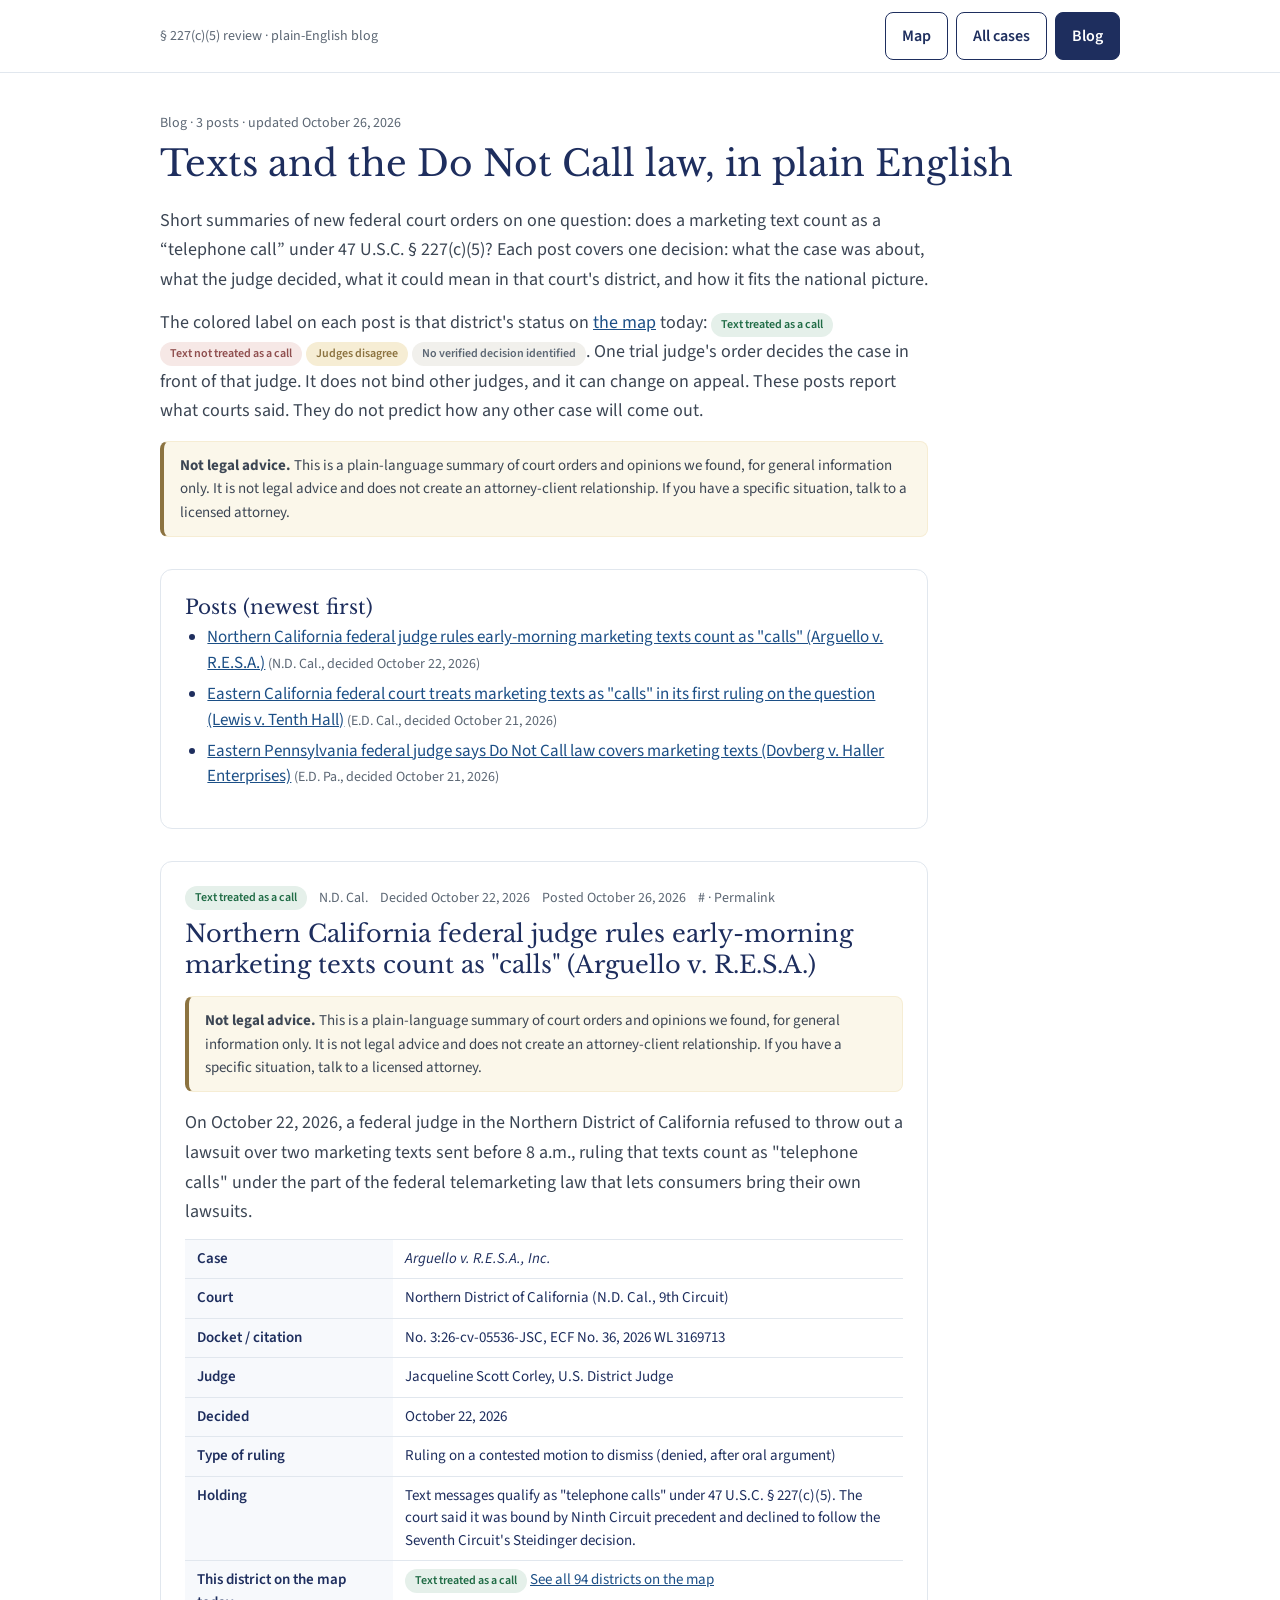
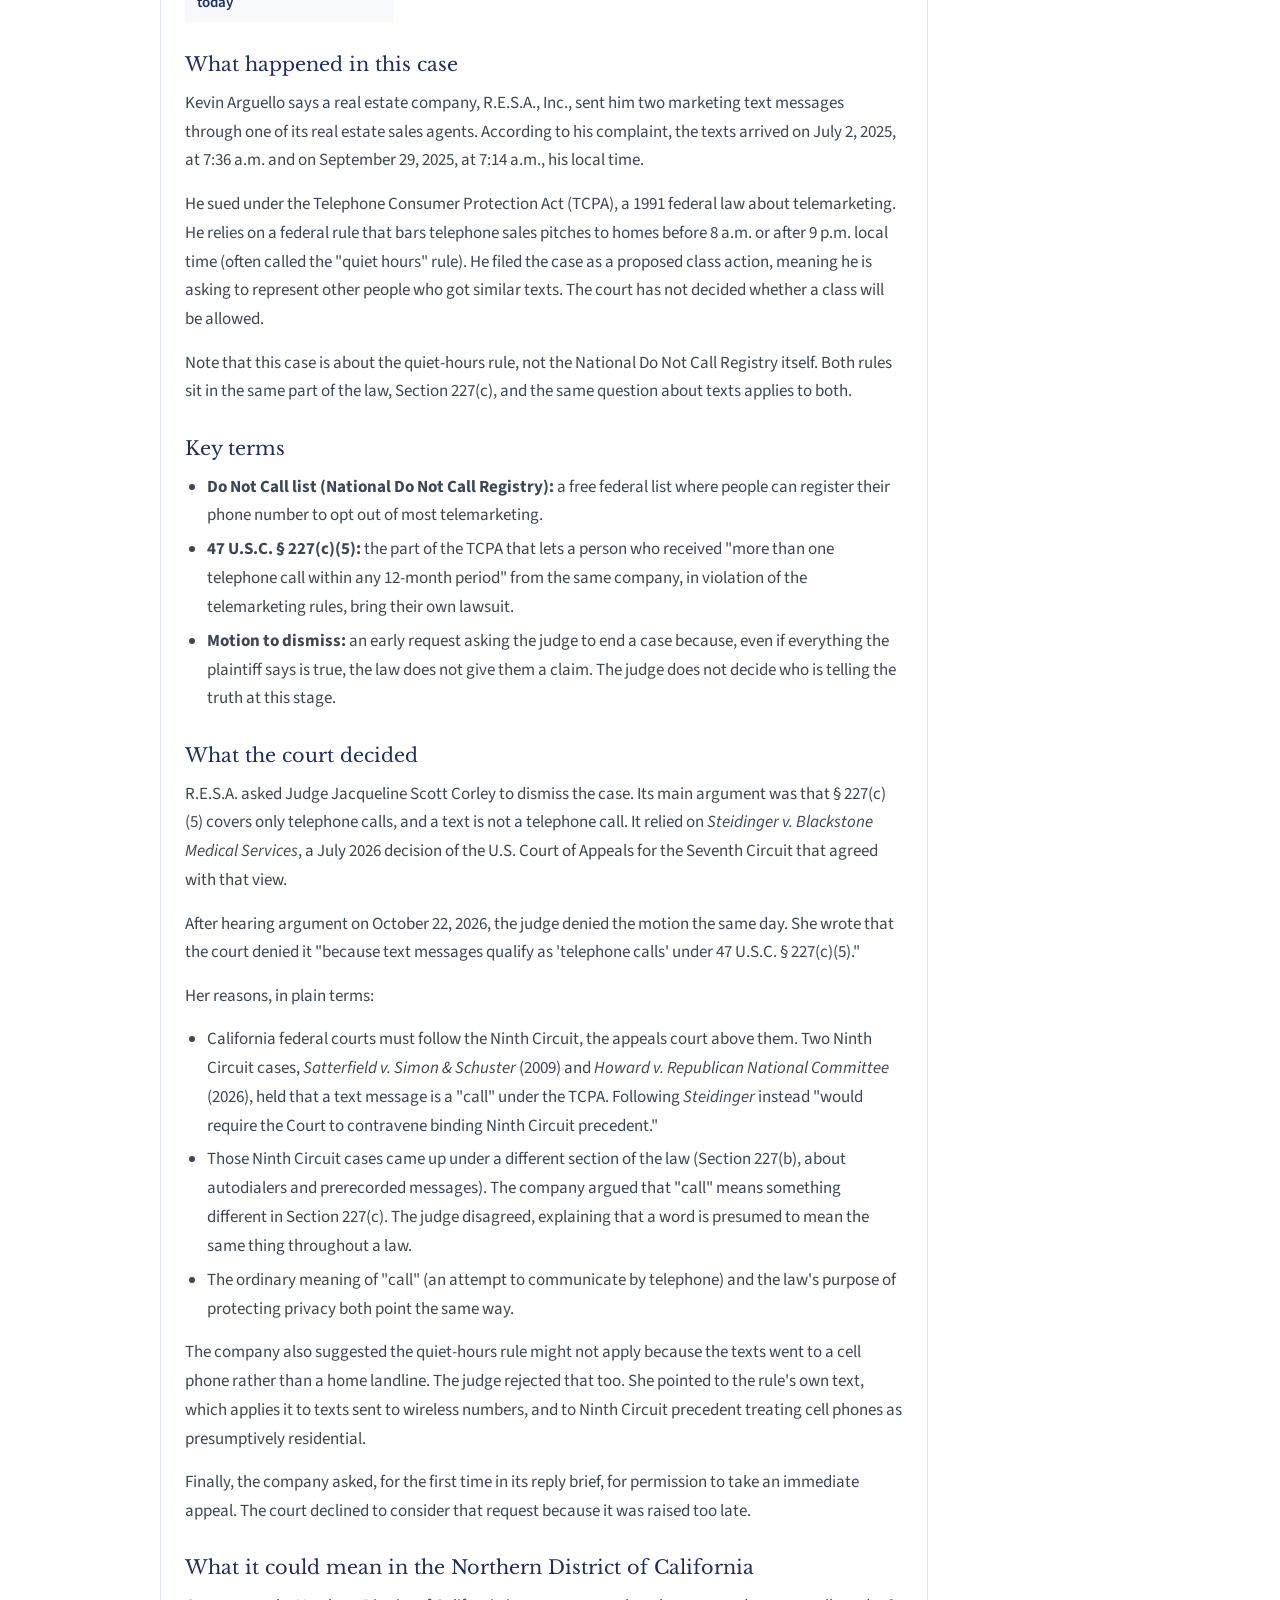
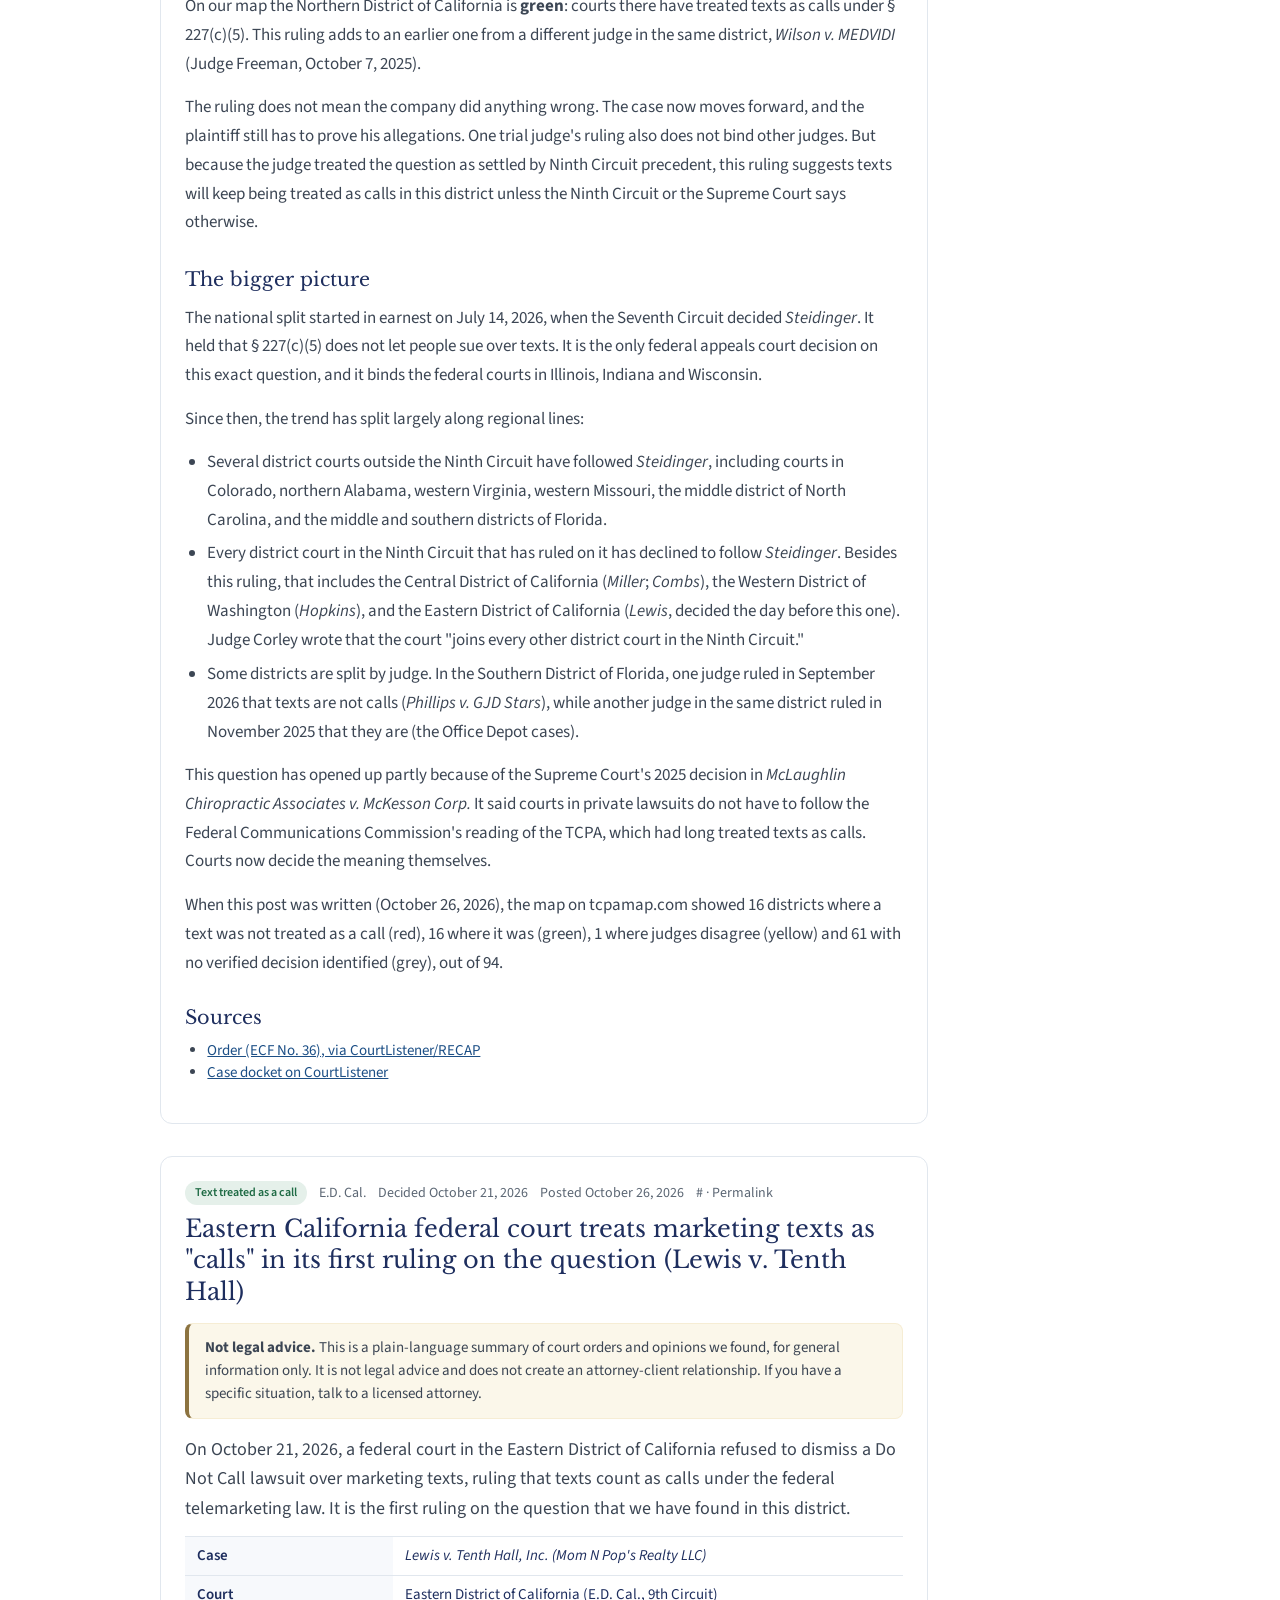
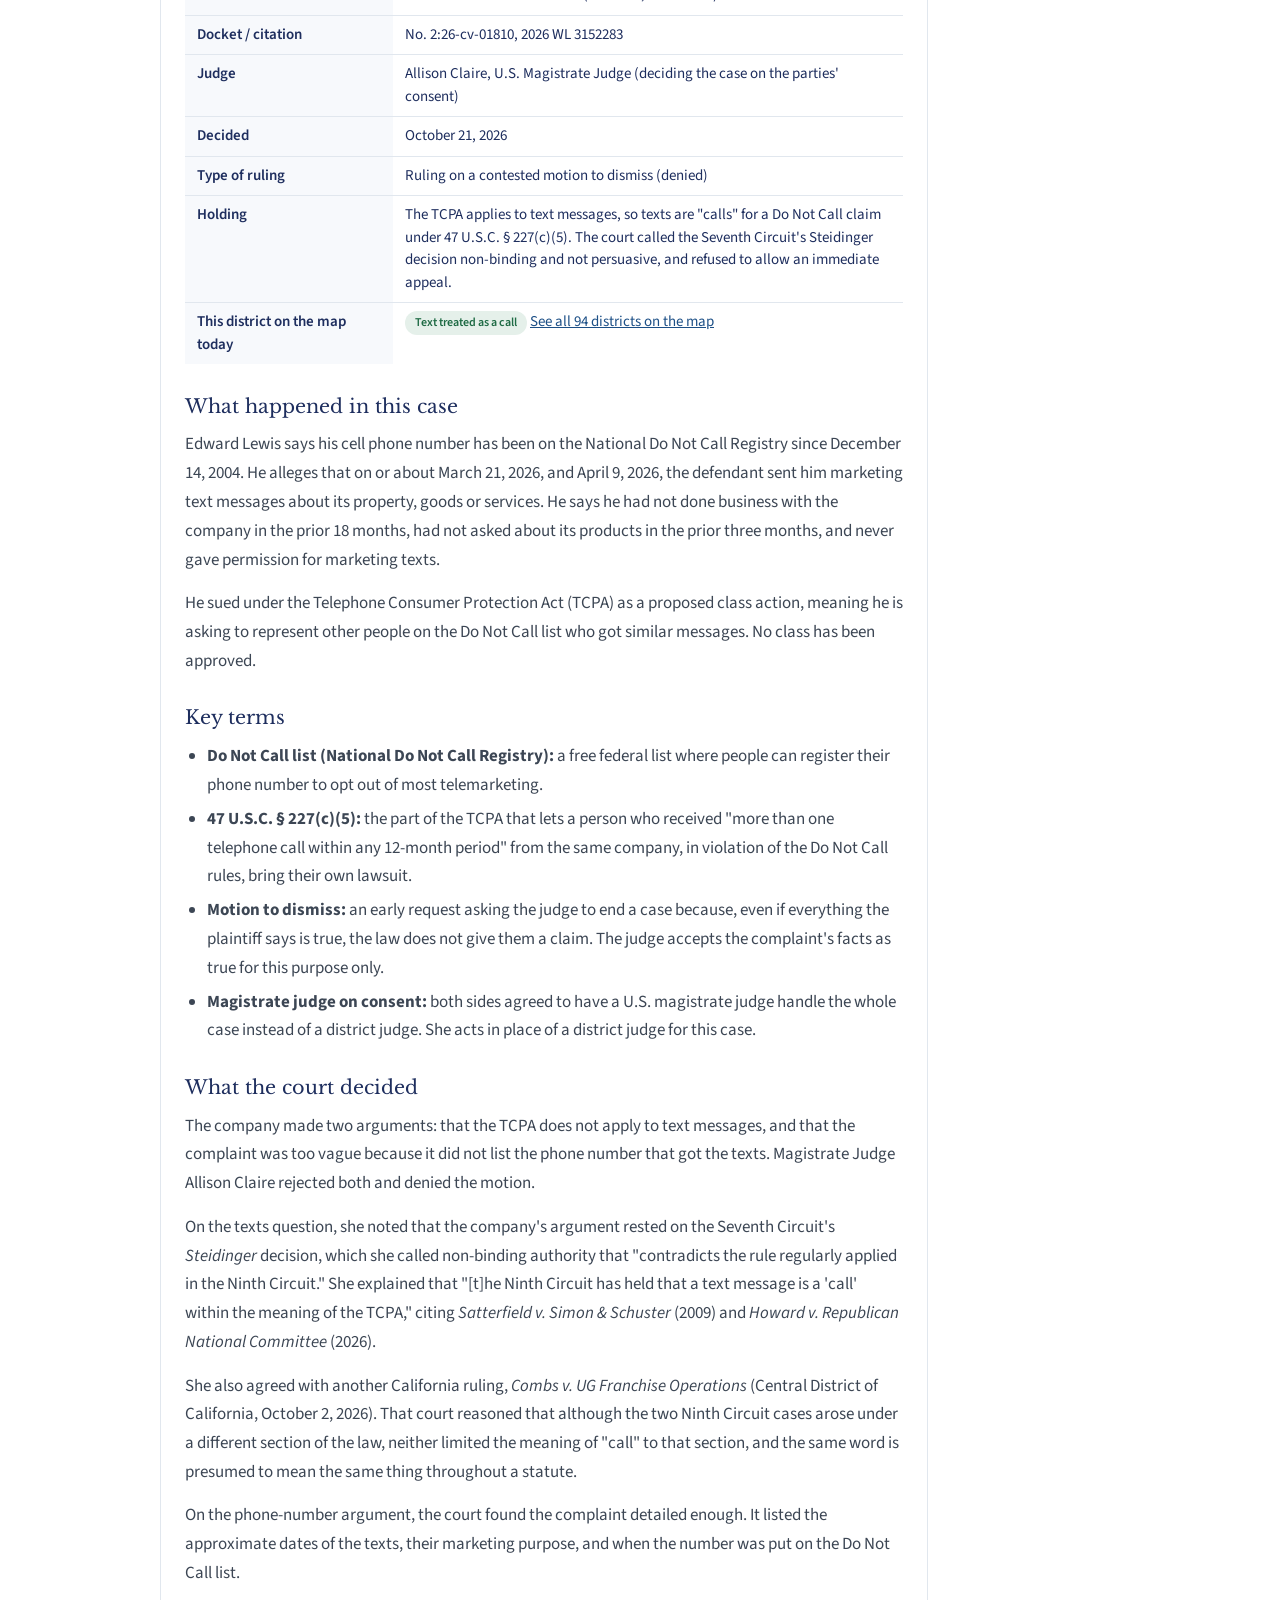
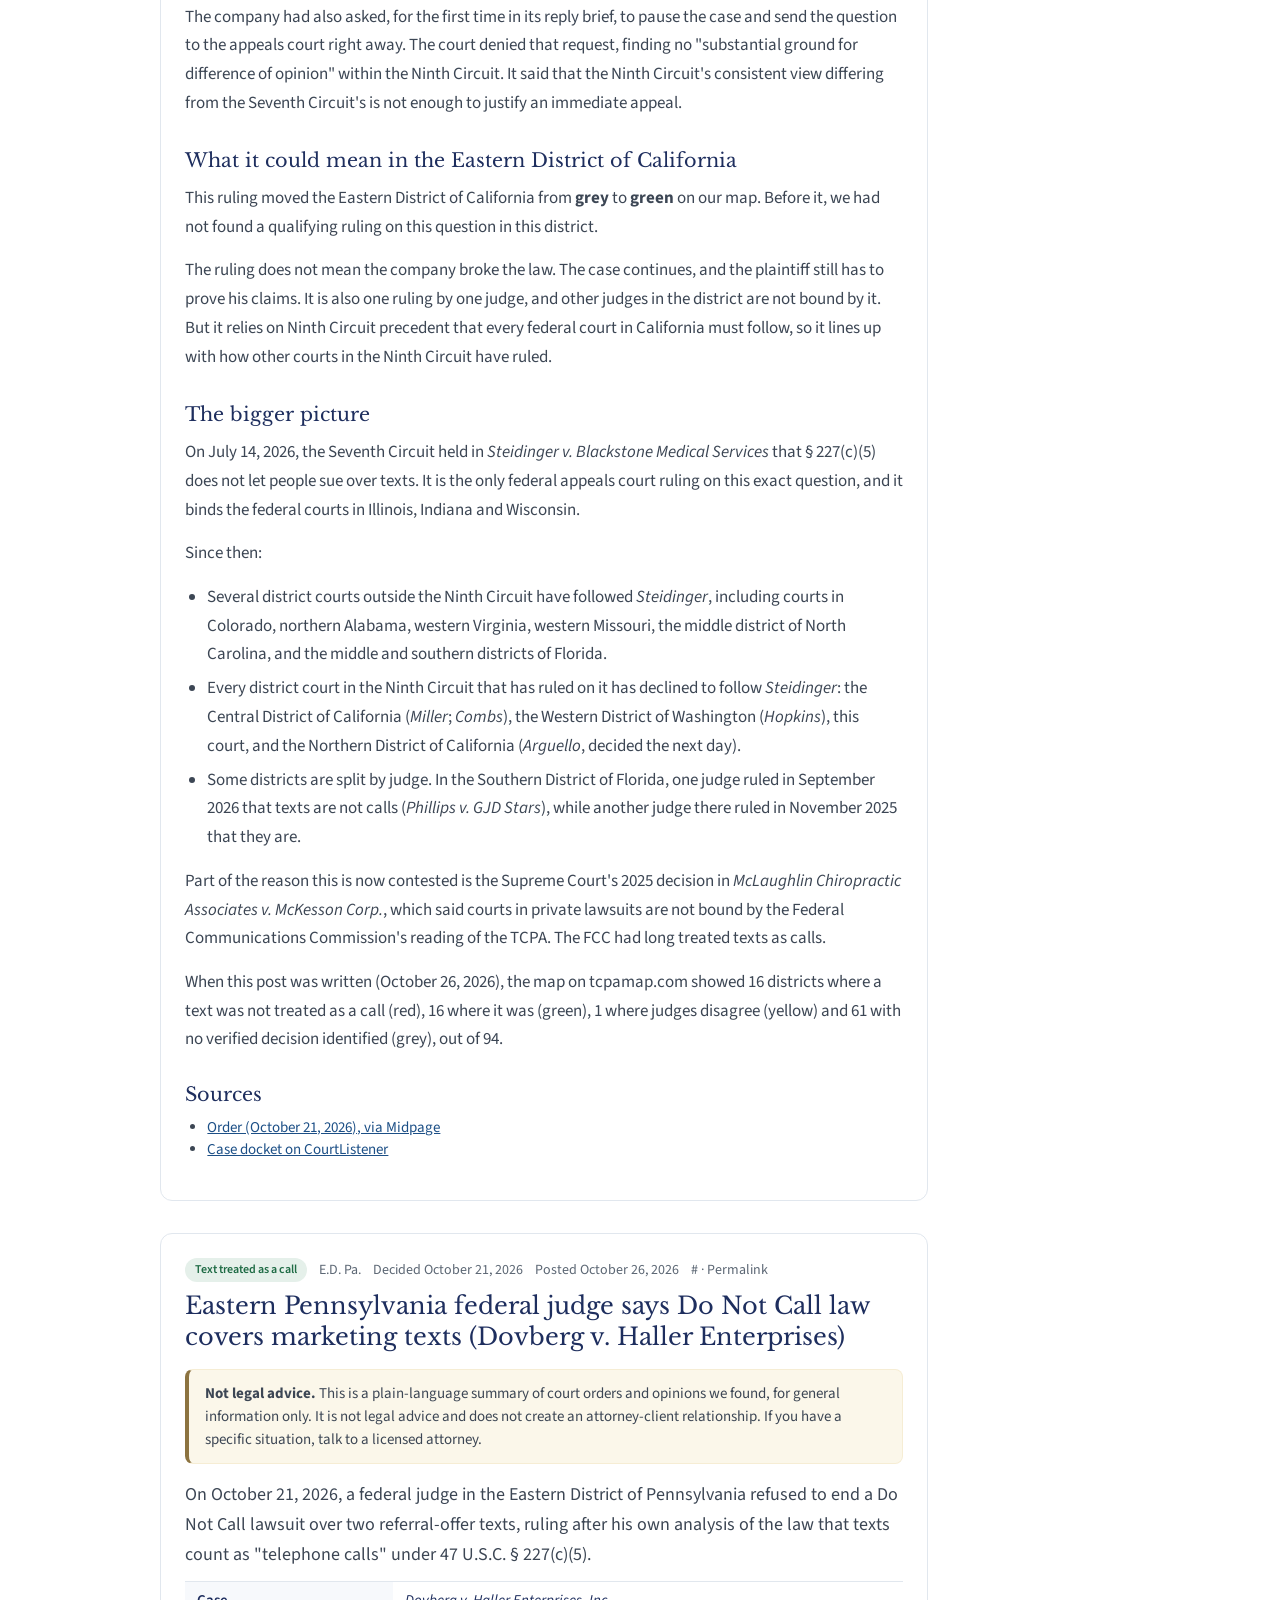
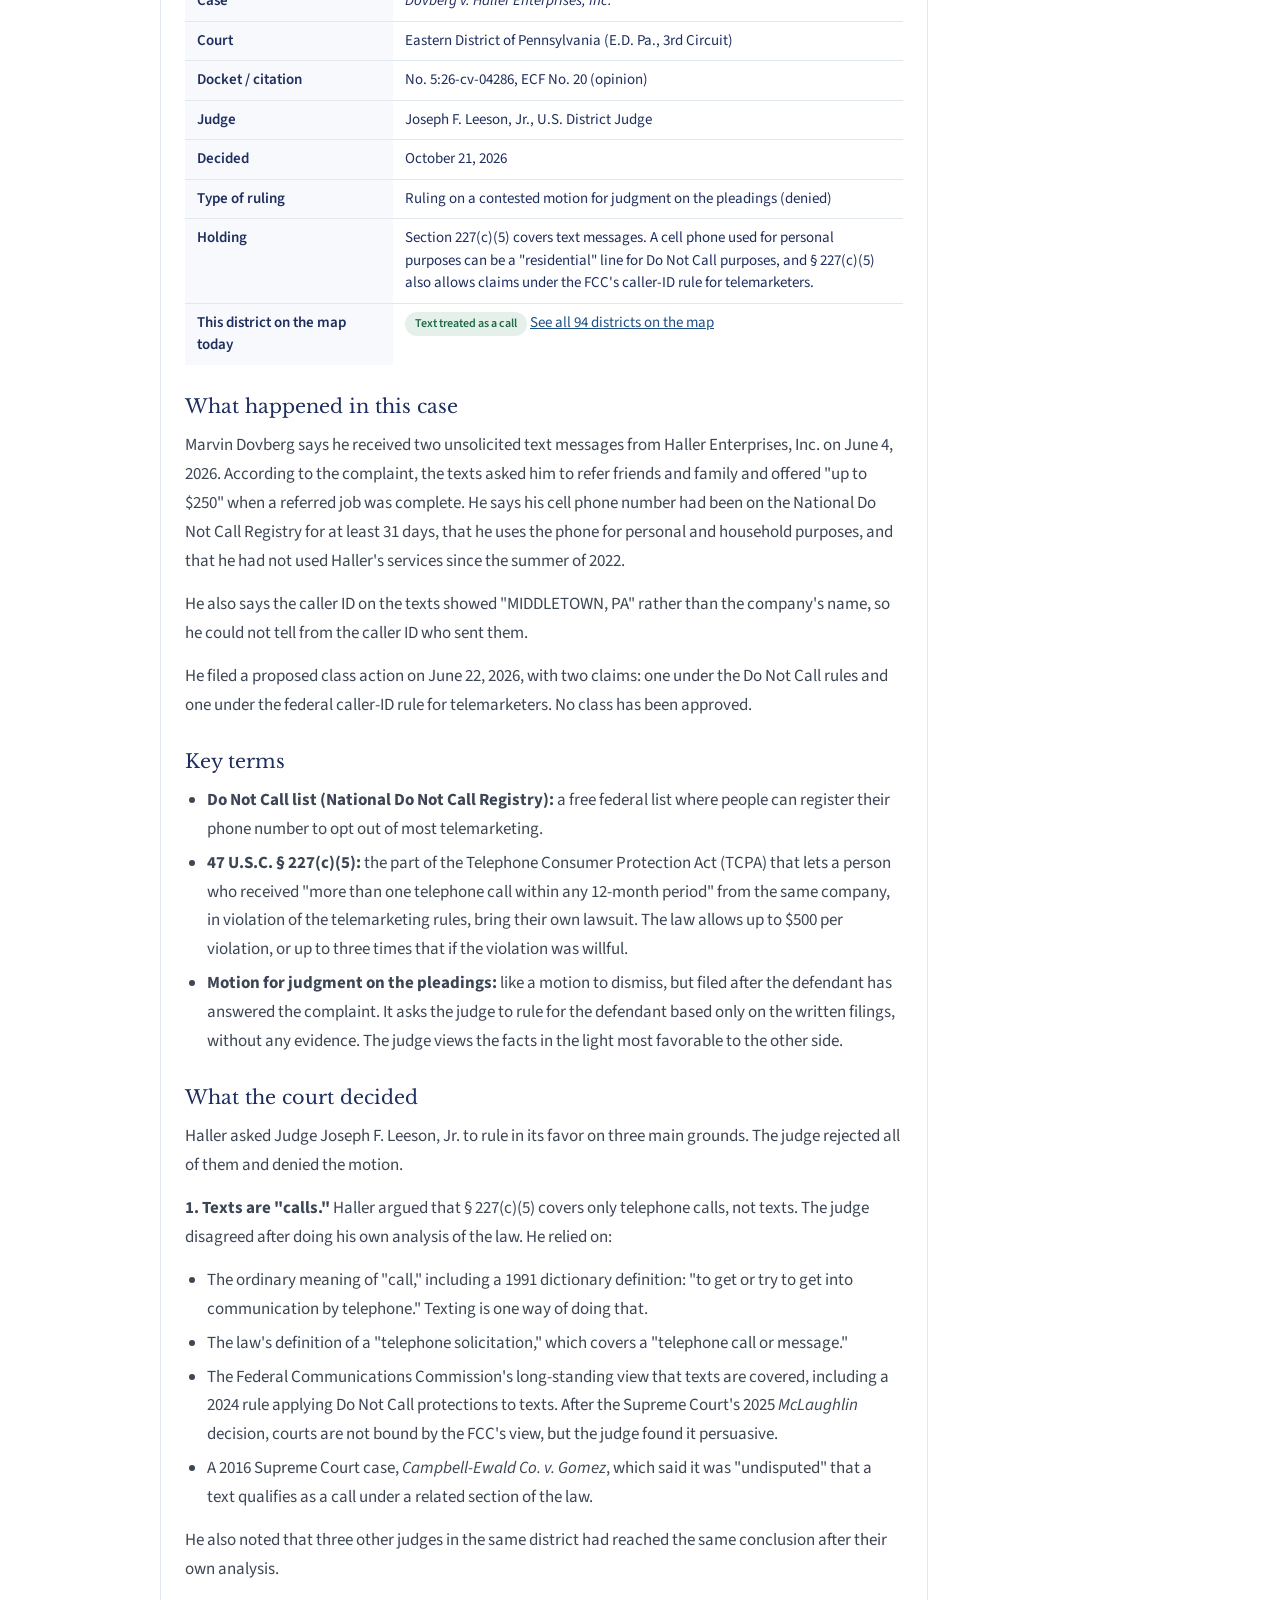
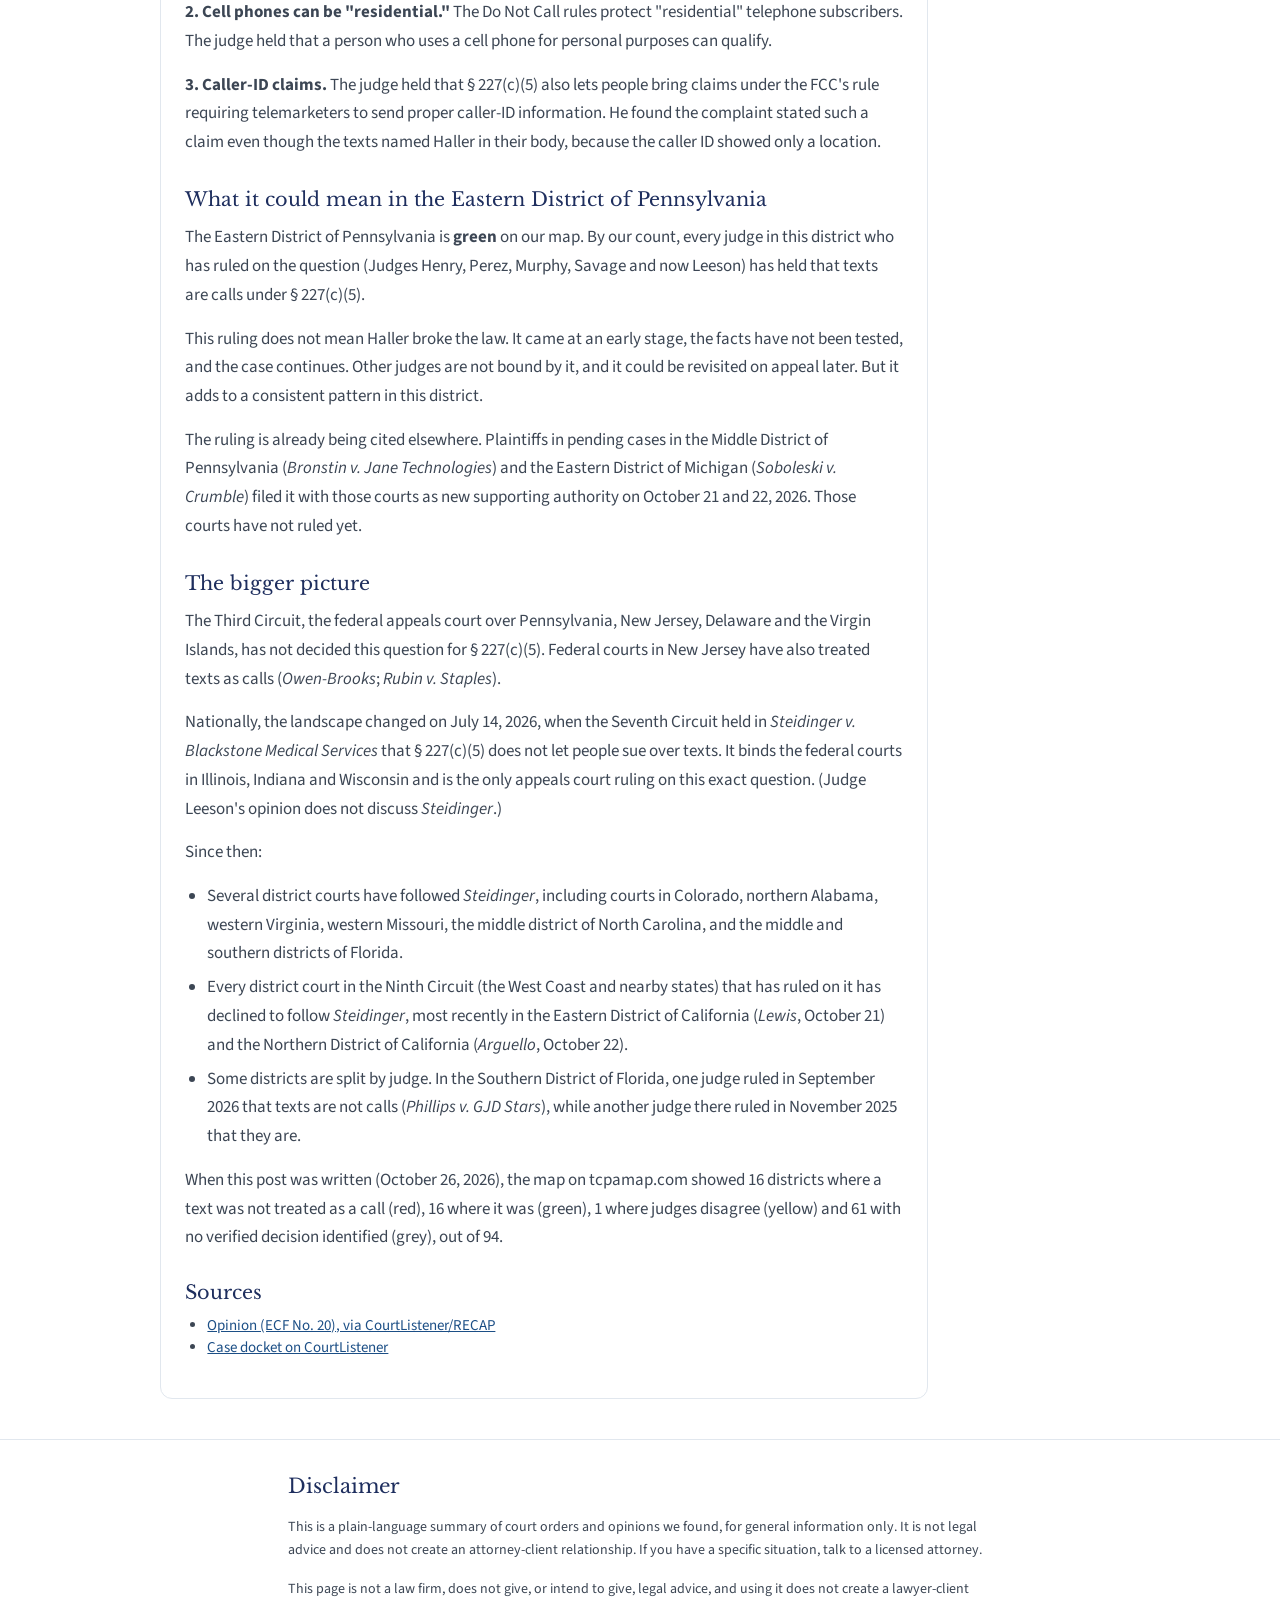
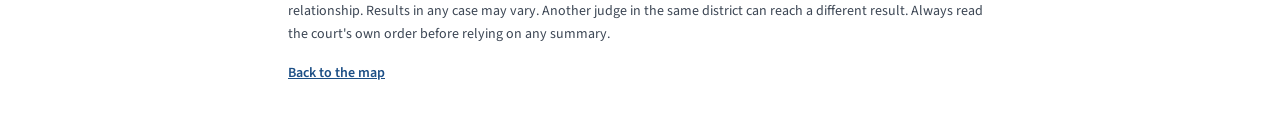
==== commit 3343aa2c: "Blog pages: header buttons (Map / All cases / Blog)" ====
--- a/blog/index.html
+++ b/blog/index.html
@@ -7,9 +7,11 @@
 <link rel="icon" type="image/svg+xml" href="/favicon.svg"/><link rel="stylesheet" href="/assets/styles-BRyN_3hn.css"/>
 <script type="application/ld+json">{"@context": "https://schema.org", "@type": "Blog", "name": "TCPA text message decisions, in plain English", "url": "https://tcpamap.com/blog/", "inLanguage": "en", "isPartOf": {"@type": "WebSite", "name": "Are marketing texts telephone calls? Federal court map", "url": "https://tcpamap.com/"}, "blogPost": [{"@type": "BlogPosting", "headline": "Northern California federal judge rules early-morning marketing texts count as \"calls\" (Arguello v. R.E.S.A.)", "url": "https://tcpamap.com/blog/arguello-v-resa-nd-cal-2026-10-22/", "datePublished": "2026-10-26"}, {"@type": "BlogPosting", "headline": "Eastern California federal court treats marketing texts as \"calls\" in its first ruling on the question (Lewis v. Tenth Hall)", "url": "https://tcpamap.com/blog/lewis-v-tenth-hall-ed-cal-2026-10-21/", "datePublished": "2026-10-26"}, {"@type": "BlogPosting", "headline": "Eastern Pennsylvania federal judge says Do Not Call law covers marketing texts (Dovberg v. Haller Enterprises)", "url": "https://tcpamap.com/blog/dovberg-v-haller-ed-pa-2026-10-21/", "datePublished": "2026-10-26"}]}</script><script type="application/ld+json">{"@context": "https://schema.org", "@type": "BreadcrumbList", "itemListElement": [{"@type": "ListItem", "position": 1, "name": "Map", "item": "https://tcpamap.com/"}, {"@type": "ListItem", "position": 2, "name": "Blog", "item": "https://tcpamap.com/blog/"}]}</script>
 <style>
-.blog-nav{display:flex;flex-wrap:wrap;align-items:center;gap:.25rem 1.25rem}
-.blog-nav a{font-size:.875rem;font-weight:600;color:#1c4f86;text-decoration:underline}
-.blog-nav a[aria-current=page]{color:var(--color-ink);text-decoration:none}
+.blog-nav{display:flex;flex-wrap:wrap;gap:.5rem}
+.blog-btn{display:inline-flex;align-items:center;min-height:3rem;padding:.625rem 1rem;border:1px solid var(--color-ink);border-radius:var(--radius-lg,.5rem);background:#fff;color:var(--color-ink);font-size:1rem;line-height:1.5rem;font-weight:600;text-decoration:none}
+.blog-btn:hover{background:#f4f7fb}
+.blog-btn.is-active{background:var(--color-ink);color:#fff}.blog-btn.is-active:hover{background:#2a3d72}
+.blog-btn:focus-visible{outline:2px solid #1c6eae;outline-offset:2px}
 .blog-disc{border:1px solid var(--color-split-soft);background:#fbf7ea;border-left:4px solid var(--color-split);border-radius:.5rem;padding:.75rem 1rem;font-size:.9375rem;line-height:1.55;color:#3c4654;margin:1rem 0}
 .blog-card{border:1px solid var(--color-line);border-radius:var(--radius-card,.75rem);background:#fff;padding:1.5rem;margin-top:2rem}
 .blog-card h2{font-family:var(--font-display);color:var(--color-ink);font-size:1.5rem;line-height:1.3;margin:.5rem 0 .25rem}
@@ -27,7 +29,7 @@
 .blog-src{font-size:.9375rem;color:#3c4654}.blog-toc li{margin:.35rem 0;font-size:1.0625rem}
 .blog-intro p{margin:0 0 .9rem}
 @media (max-width:640px){.blog-facts th{width:auto}.blog-card{padding:1.1rem}}
-</style></head><body><div class="min-h-screen"><header class="border-b border-line"><div class="mx-auto flex max-w-5xl flex-wrap items-center justify-between gap-3 px-5 py-3 sm:px-8"><nav class="blog-nav" aria-label="Site"><a href="/">Map</a><a href="/removed-cases">All cases</a><a href="/blog/" aria-current="page">Blog</a></nav><p class="text-sm text-muted">§ 227(c)(5) review · plain-English blog</p></div></header><main class="mx-auto max-w-5xl px-5 py-10 sm:px-8"><p class="text-sm text-muted">Blog · 3 posts · updated October 26, 2026</p>
+</style></head><body><div class="min-h-screen"><header class="border-b border-line"><div class="mx-auto flex max-w-5xl flex-wrap items-center justify-between gap-3 px-5 py-3 sm:px-8"><p class="text-sm text-muted">§ 227(c)(5) review · plain-English blog</p><nav class="blog-nav" aria-label="Site"><a class="blog-btn" href="/">Map</a><a class="blog-btn" href="/removed-cases">All cases</a><a class="blog-btn is-active" href="/blog/" aria-current="page">Blog</a></nav></div></header><main class="mx-auto max-w-5xl px-5 py-10 sm:px-8"><p class="text-sm text-muted">Blog · 3 posts · updated October 26, 2026</p>
 <h1 class="mt-2 font-display text-4xl leading-tight text-ink">Texts and the Do Not Call law, in plain English</h1>
 <div class="blog-intro mt-5 max-w-3xl space-y-4 text-lg leading-relaxed text-[#3c4654]"><p>Short summaries of new federal court orders on one question: does a marketing text count as a “telephone call” under 47 U.S.C. § 227(c)(5)? Each post covers one decision: what the case was about, what the judge decided, what it could mean in that court's district, and how it fits the national picture.</p>
 <p>The colored label on each post is that district's status on <a href="/">the map</a> today: <span class="inline-block rounded-full px-2.5 py-1 text-xs font-semibold bg-is-call-soft text-is-call">Text treated as a call</span> <span class="inline-block rounded-full px-2.5 py-1 text-xs font-semibold bg-not-call-soft text-not-call">Text not treated as a call</span> <span class="inline-block rounded-full px-2.5 py-1 text-xs font-semibold bg-split-soft text-split">Judges disagree</span> <span class="inline-block rounded-full px-2.5 py-1 text-xs font-semibold bg-open-soft text-muted">No verified decision identified</span>. One trial judge's order decides the case in front of that judge. It does not bind other judges, and it can change on appeal. These posts report what courts said. They do not predict how any other case will come out.</p></div>
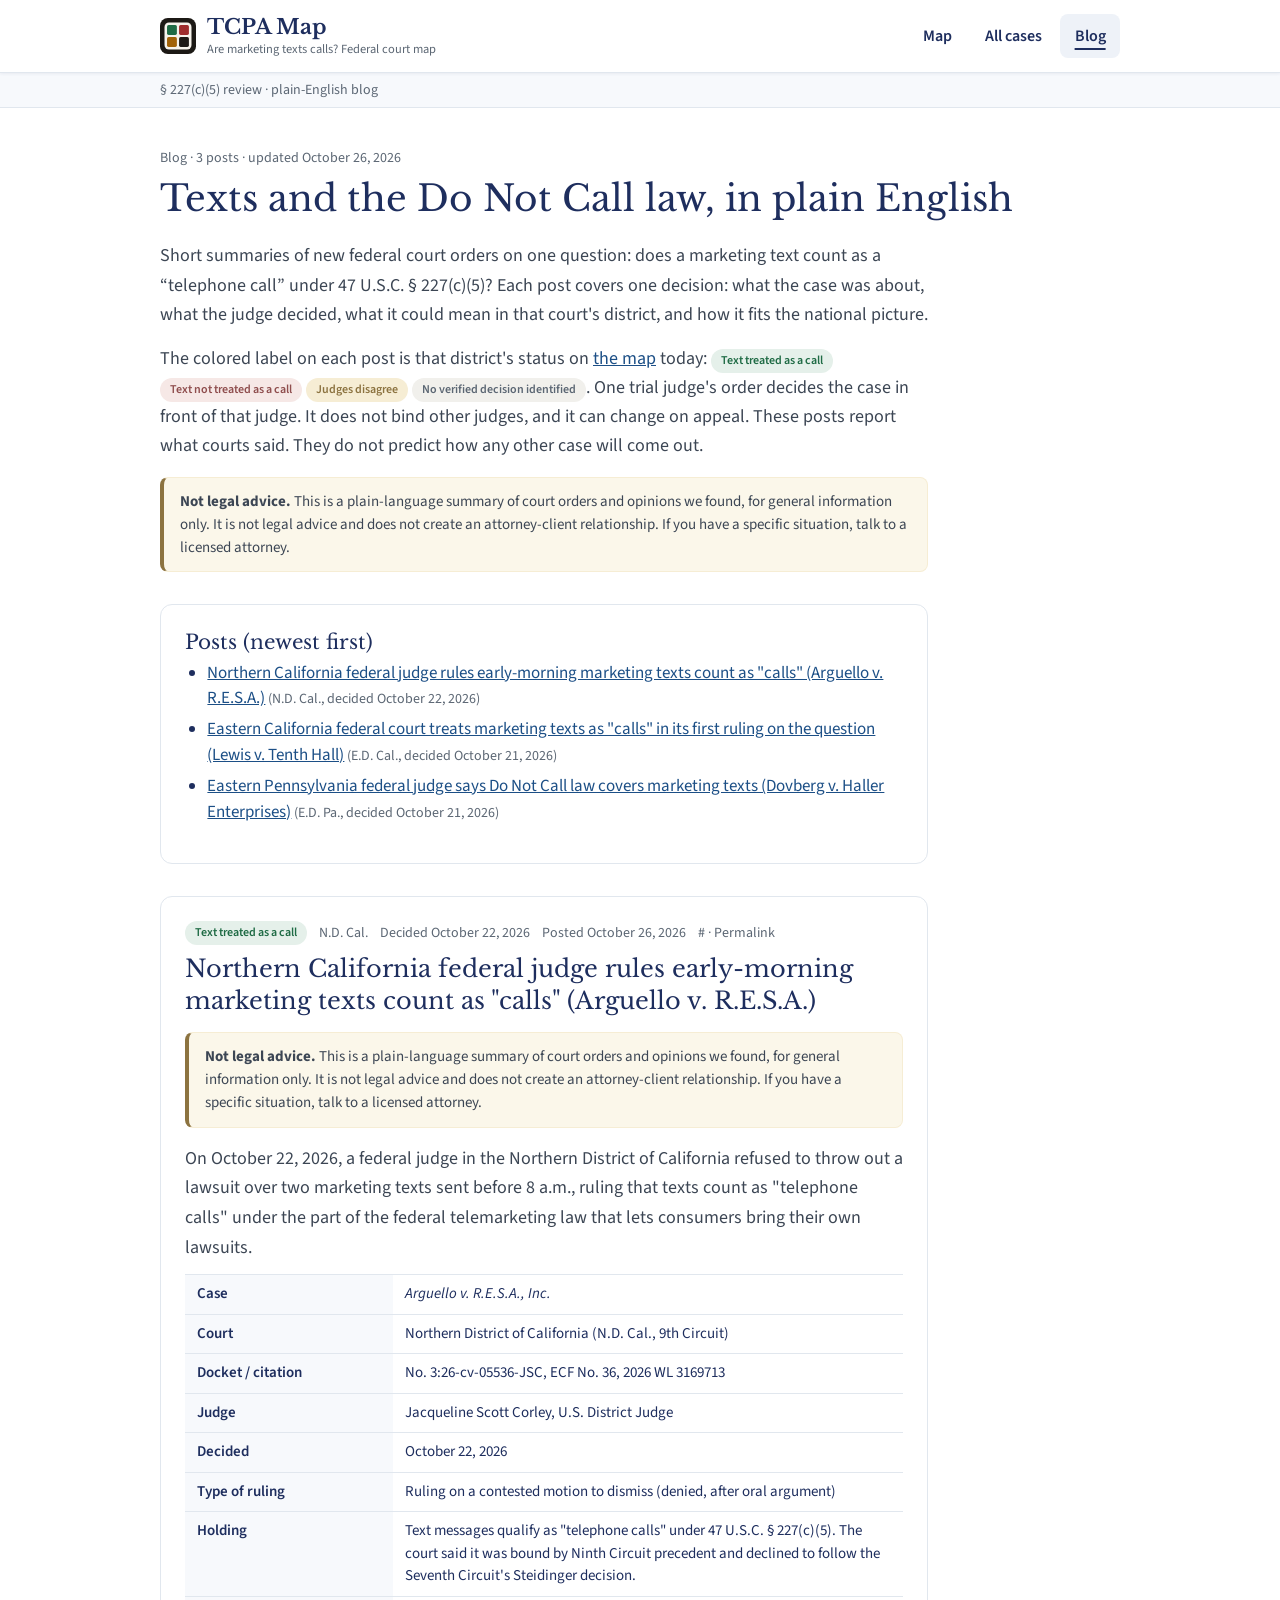
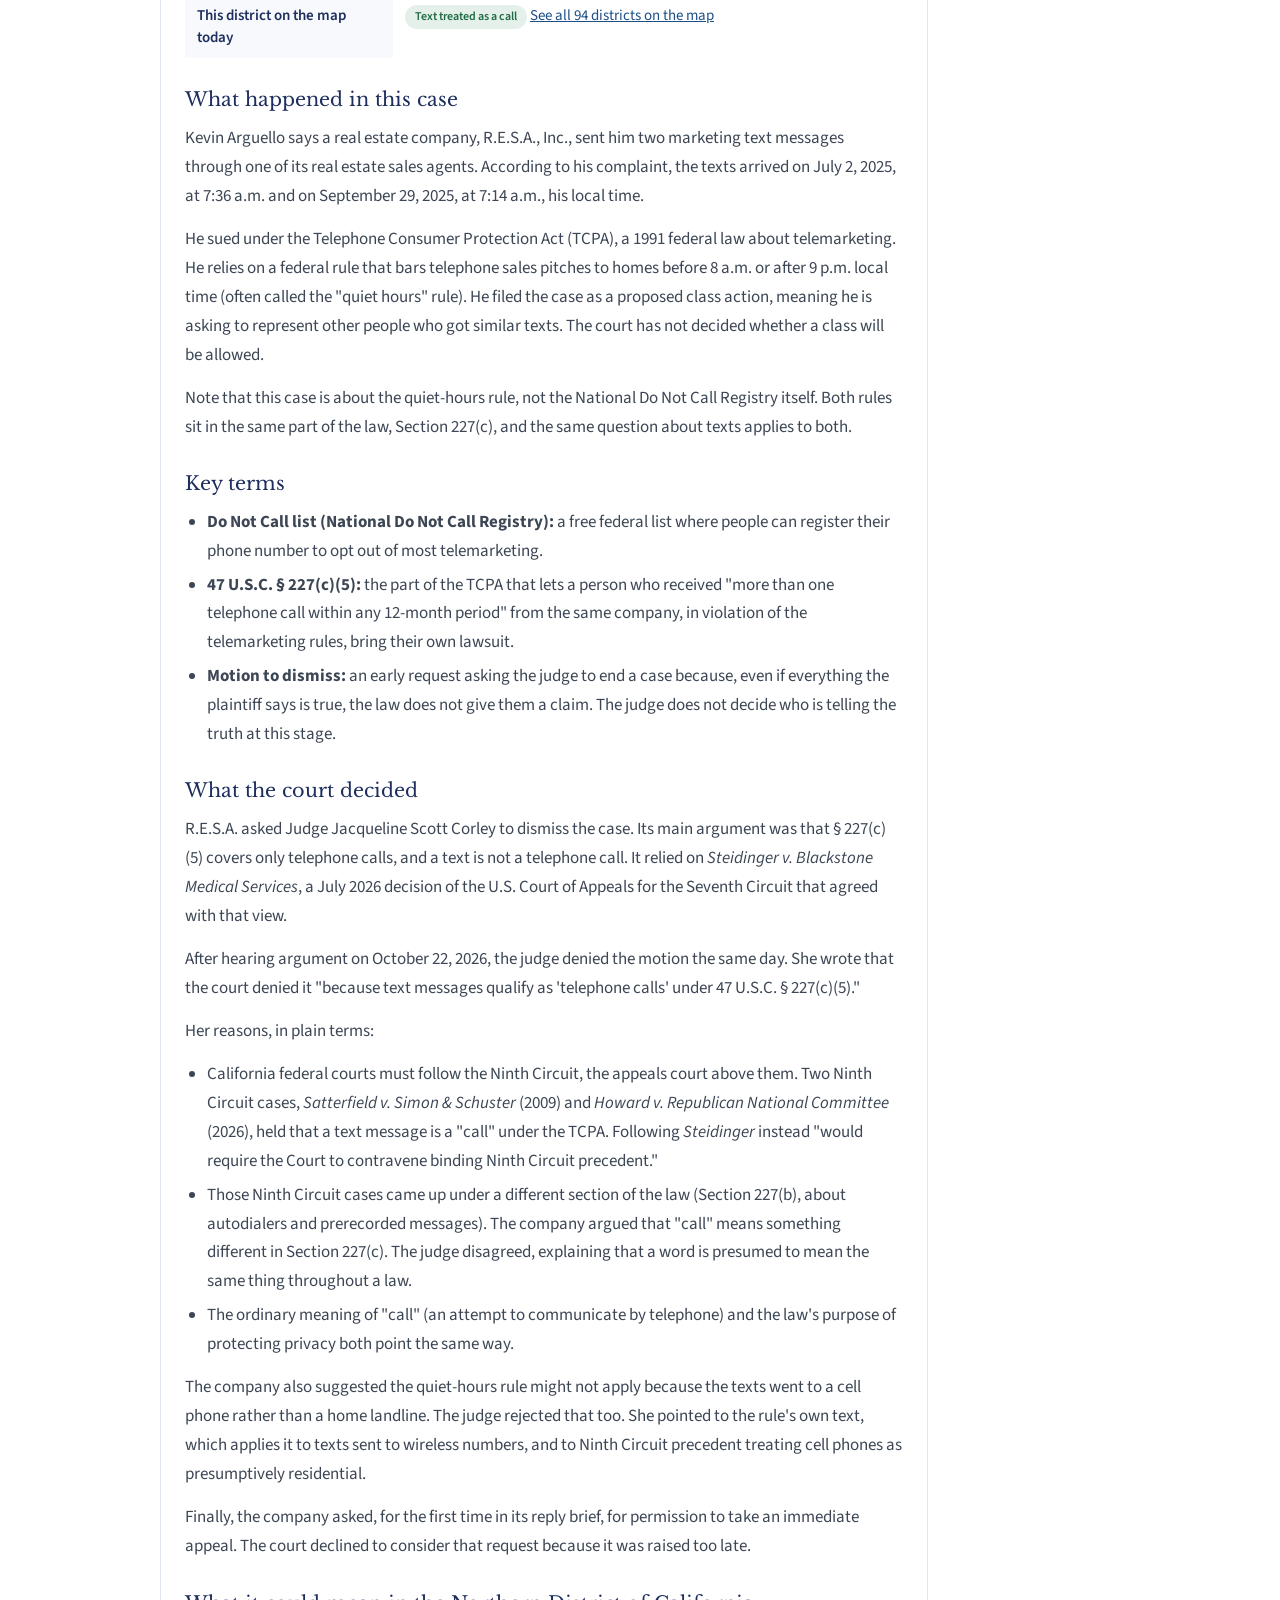
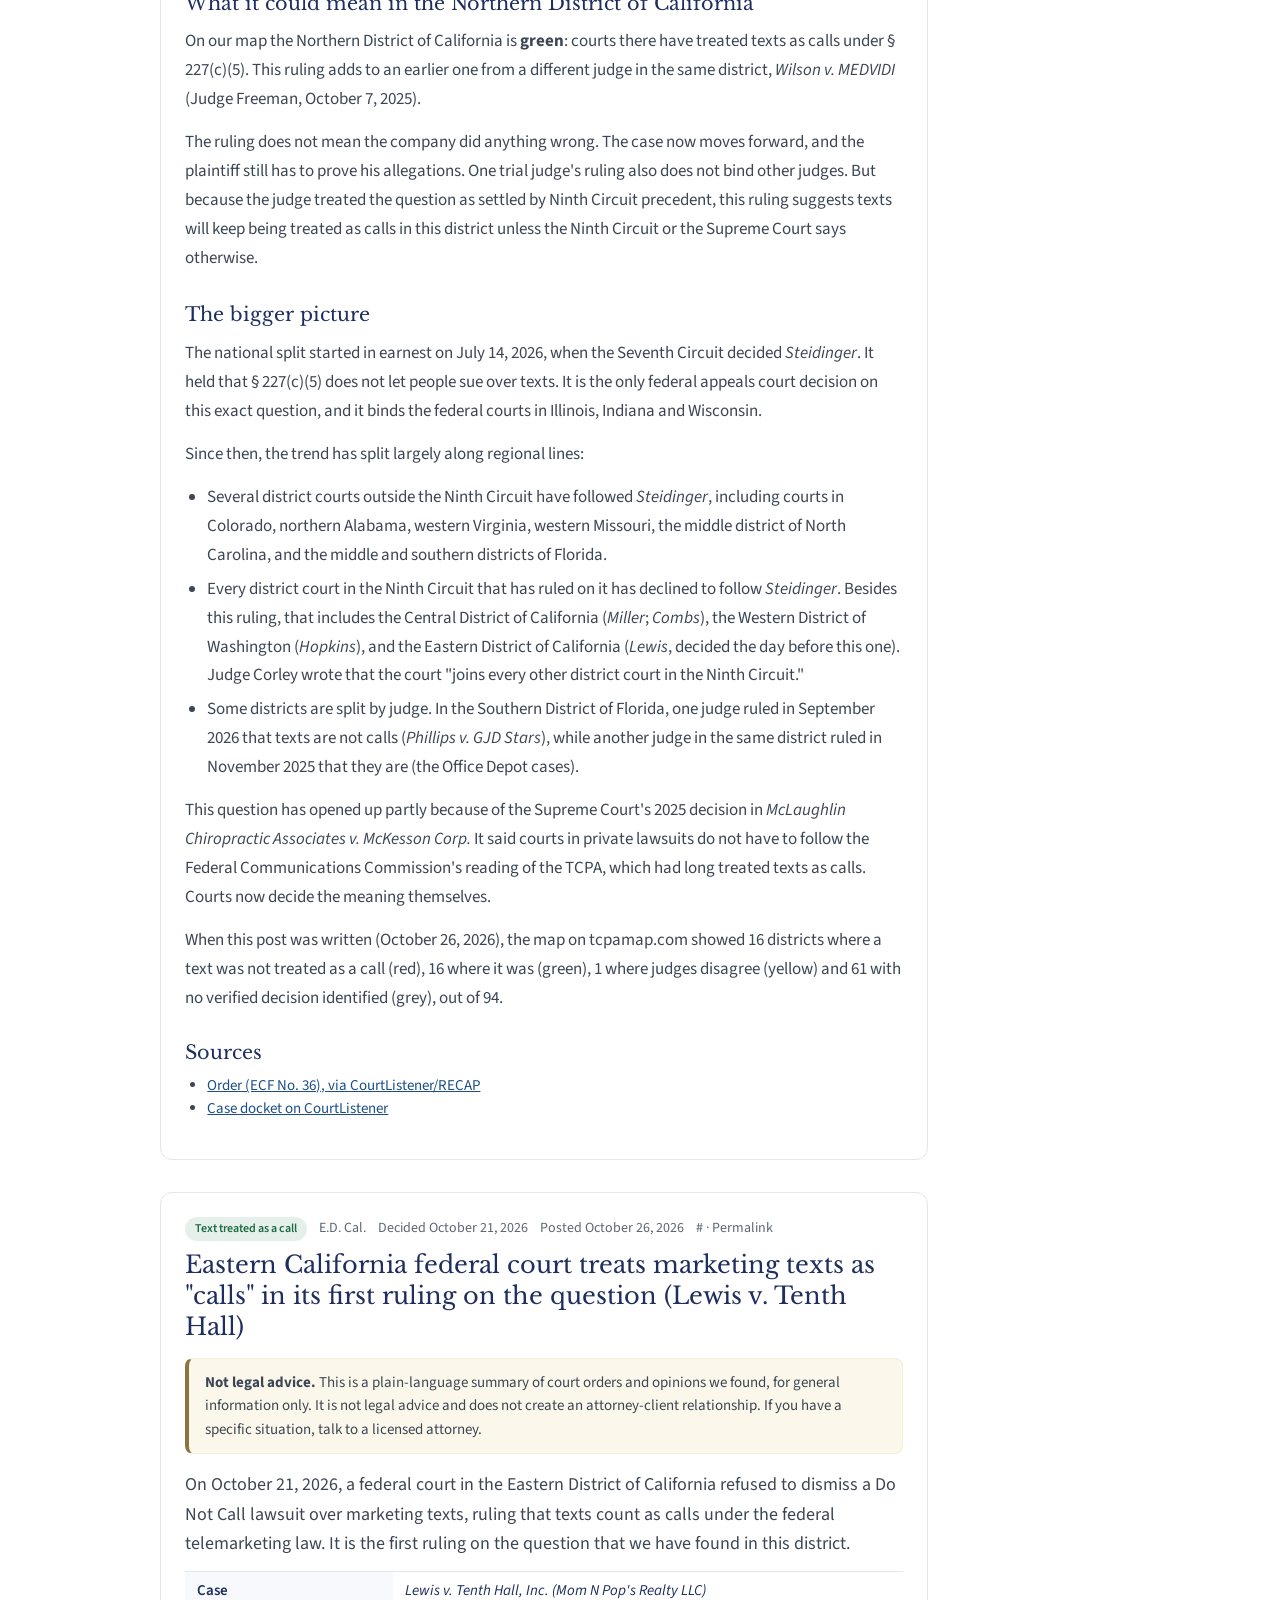
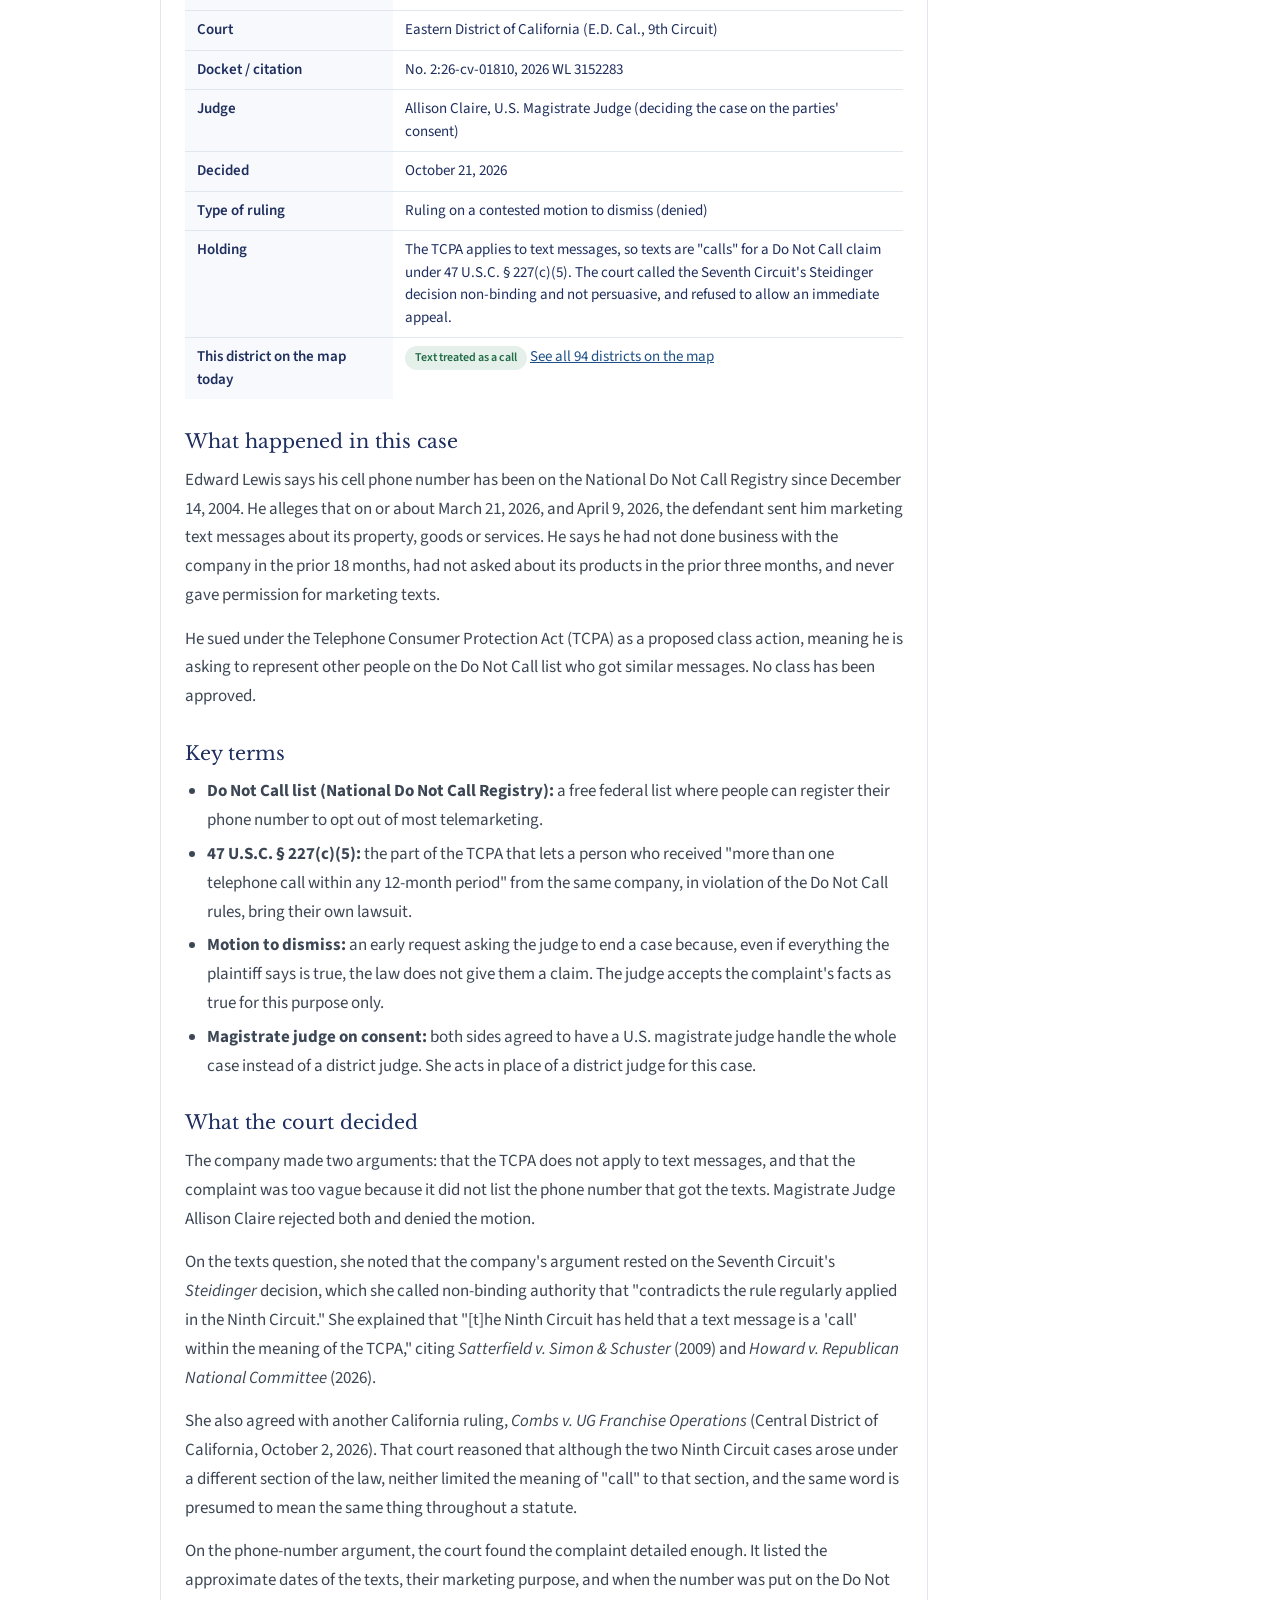
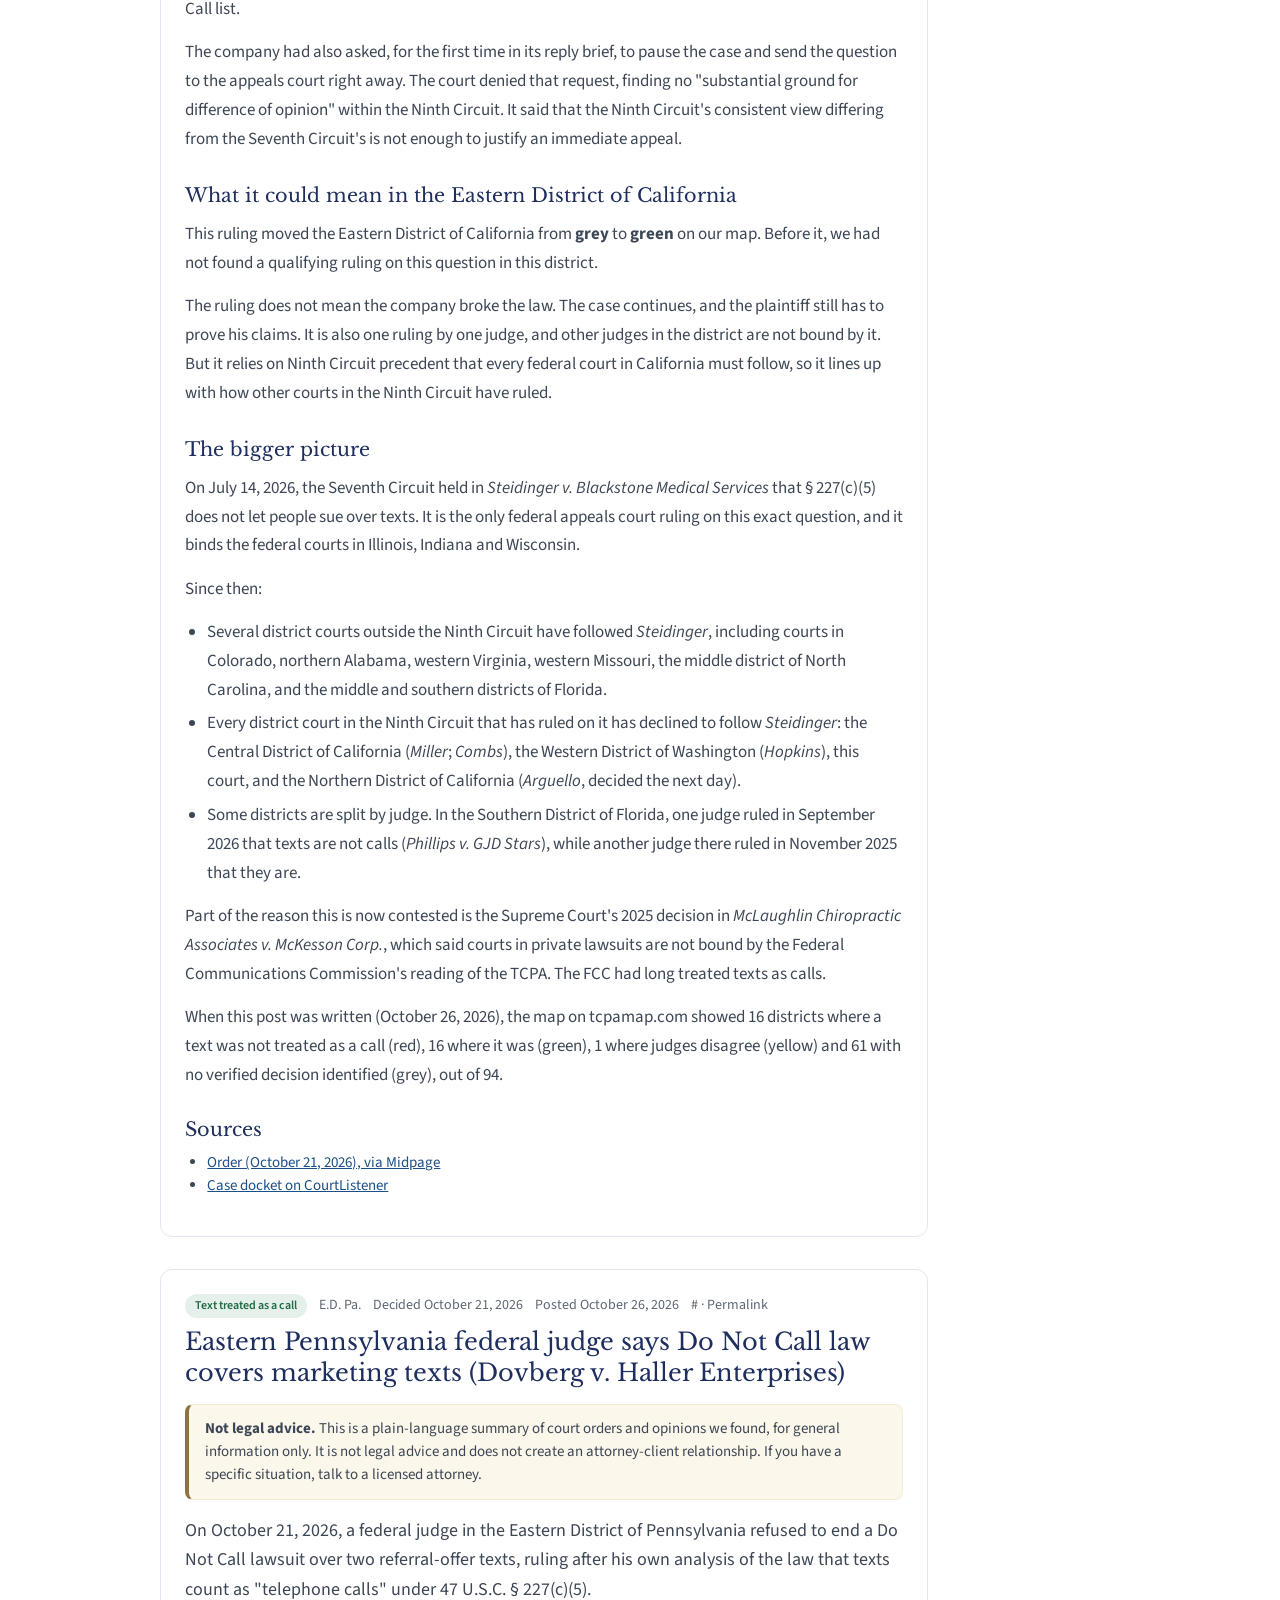
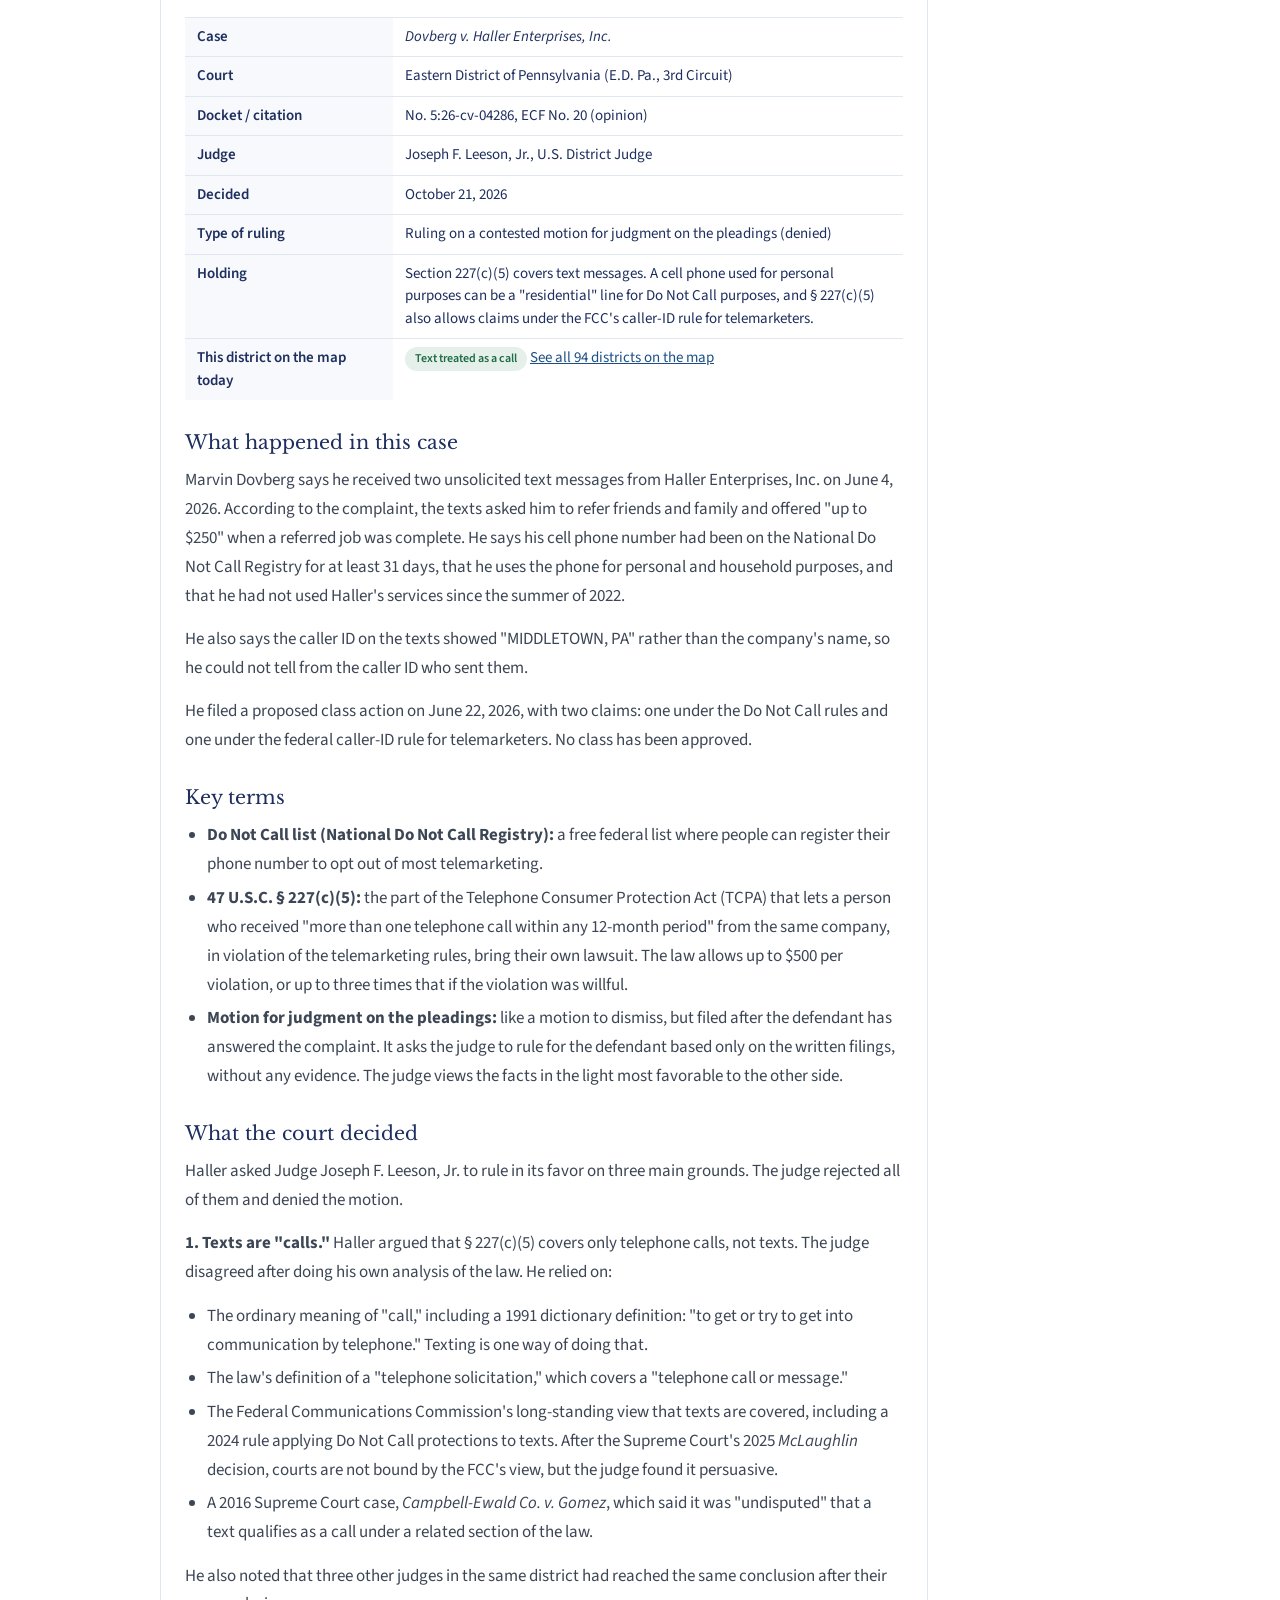
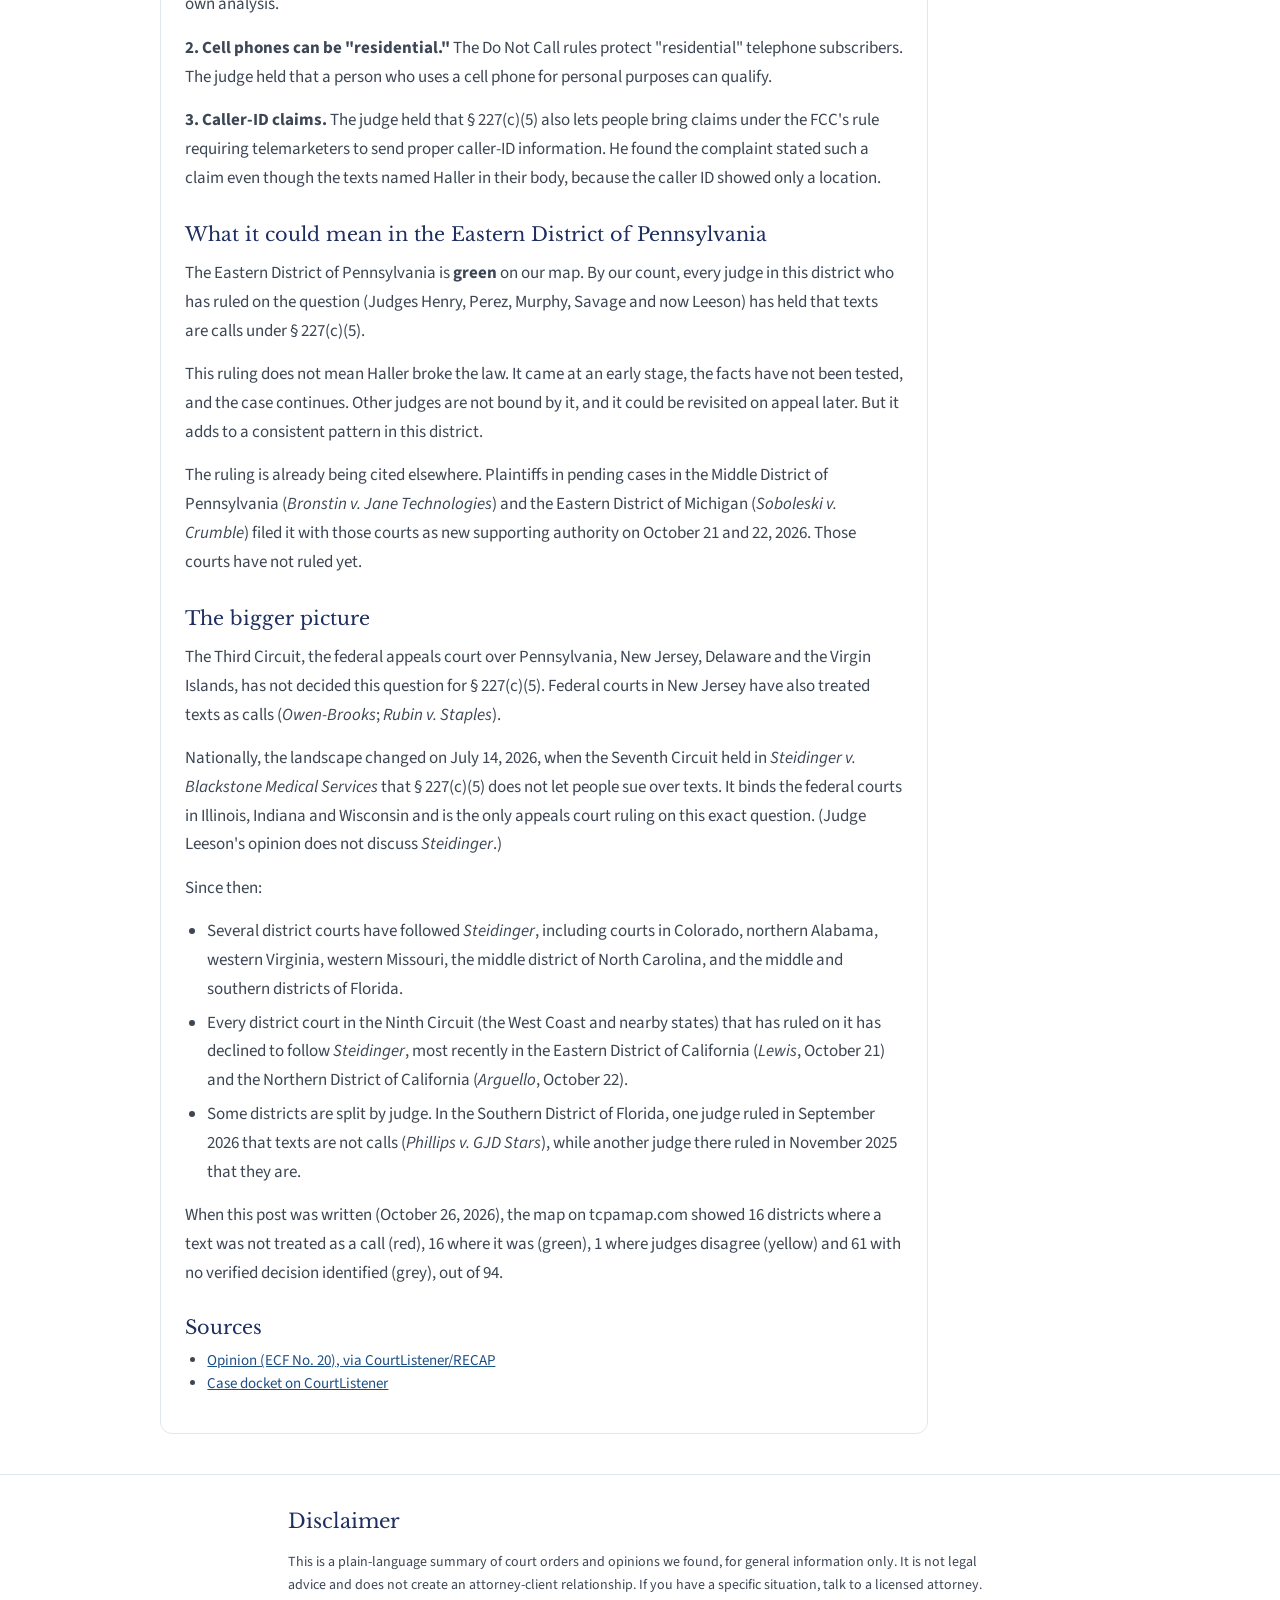
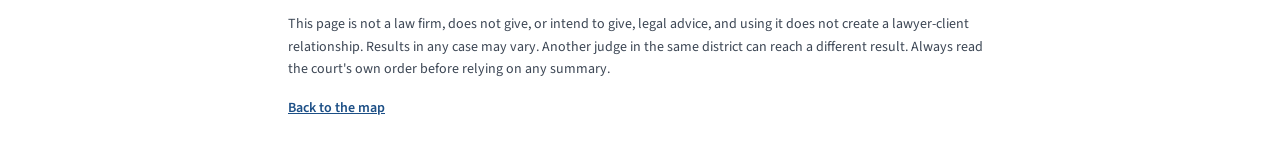
==== commit 2e665e28: "Site header on blog pages" ====
--- a/blog/index.html
+++ b/blog/index.html
@@ -7,11 +7,6 @@
 <link rel="icon" type="image/svg+xml" href="/favicon.svg"/><link rel="stylesheet" href="/assets/styles-BRyN_3hn.css"/>
 <script type="application/ld+json">{"@context": "https://schema.org", "@type": "Blog", "name": "TCPA text message decisions, in plain English", "url": "https://tcpamap.com/blog/", "inLanguage": "en", "isPartOf": {"@type": "WebSite", "name": "Are marketing texts telephone calls? Federal court map", "url": "https://tcpamap.com/"}, "blogPost": [{"@type": "BlogPosting", "headline": "Northern California federal judge rules early-morning marketing texts count as \"calls\" (Arguello v. R.E.S.A.)", "url": "https://tcpamap.com/blog/arguello-v-resa-nd-cal-2026-10-22/", "datePublished": "2026-10-26"}, {"@type": "BlogPosting", "headline": "Eastern California federal court treats marketing texts as \"calls\" in its first ruling on the question (Lewis v. Tenth Hall)", "url": "https://tcpamap.com/blog/lewis-v-tenth-hall-ed-cal-2026-10-21/", "datePublished": "2026-10-26"}, {"@type": "BlogPosting", "headline": "Eastern Pennsylvania federal judge says Do Not Call law covers marketing texts (Dovberg v. Haller Enterprises)", "url": "https://tcpamap.com/blog/dovberg-v-haller-ed-pa-2026-10-21/", "datePublished": "2026-10-26"}]}</script><script type="application/ld+json">{"@context": "https://schema.org", "@type": "BreadcrumbList", "itemListElement": [{"@type": "ListItem", "position": 1, "name": "Map", "item": "https://tcpamap.com/"}, {"@type": "ListItem", "position": 2, "name": "Blog", "item": "https://tcpamap.com/blog/"}]}</script>
 <style>
-.blog-nav{display:flex;flex-wrap:wrap;gap:.5rem}
-.blog-btn{display:inline-flex;align-items:center;min-height:3rem;padding:.625rem 1rem;border:1px solid var(--color-ink);border-radius:var(--radius-lg,.5rem);background:#fff;color:var(--color-ink);font-size:1rem;line-height:1.5rem;font-weight:600;text-decoration:none}
-.blog-btn:hover{background:#f4f7fb}
-.blog-btn.is-active{background:var(--color-ink);color:#fff}.blog-btn.is-active:hover{background:#2a3d72}
-.blog-btn:focus-visible{outline:2px solid #1c6eae;outline-offset:2px}
 .blog-disc{border:1px solid var(--color-split-soft);background:#fbf7ea;border-left:4px solid var(--color-split);border-radius:.5rem;padding:.75rem 1rem;font-size:.9375rem;line-height:1.55;color:#3c4654;margin:1rem 0}
 .blog-card{border:1px solid var(--color-line);border-radius:var(--radius-card,.75rem);background:#fff;padding:1.5rem;margin-top:2rem}
 .blog-card h2{font-family:var(--font-display);color:var(--color-ink);font-size:1.5rem;line-height:1.3;margin:.5rem 0 .25rem}
@@ -29,7 +24,7 @@
 .blog-src{font-size:.9375rem;color:#3c4654}.blog-toc li{margin:.35rem 0;font-size:1.0625rem}
 .blog-intro p{margin:0 0 .9rem}
 @media (max-width:640px){.blog-facts th{width:auto}.blog-card{padding:1.1rem}}
-</style></head><body><div class="min-h-screen"><header class="border-b border-line"><div class="mx-auto flex max-w-5xl flex-wrap items-center justify-between gap-3 px-5 py-3 sm:px-8"><p class="text-sm text-muted">§ 227(c)(5) review · plain-English blog</p><nav class="blog-nav" aria-label="Site"><a class="blog-btn" href="/">Map</a><a class="blog-btn" href="/removed-cases">All cases</a><a class="blog-btn is-active" href="/blog/" aria-current="page">Blog</a></nav></div></header><main class="mx-auto max-w-5xl px-5 py-10 sm:px-8"><p class="text-sm text-muted">Blog · 3 posts · updated October 26, 2026</p>
+</style></head><body><div class="min-h-screen"><header class="th-bar th-w5"><style>html{scroll-padding-top:6rem}.th-bar{position:sticky;top:0;z-index:1100;background:#fff;border-bottom:1px solid var(--color-line);box-shadow:0 1px 3px rgba(30,46,94,.07)}.th-in{position:relative;max-width:72rem;margin:0 auto;display:flex;align-items:center;gap:1.25rem;min-height:4.5rem;padding:.625rem 1.25rem}.th-w5 .th-in,.th-w5+.th-sub p{max-width:64rem}.th-brand{display:flex;align-items:center;gap:.7rem;flex-shrink:0;color:var(--color-ink);text-decoration:none}.th-brand:hover .th-name{text-decoration:underline;text-underline-offset:.2em}.th-logo{display:block;width:2.25rem;height:2.25rem;flex-shrink:0}.th-words{display:flex;flex-direction:column;min-width:0;line-height:1.1}.th-name{font-family:var(--font-display);font-size:1.3rem;font-weight:700;letter-spacing:-.01em;white-space:nowrap}.th-tag{margin-top:.25rem;font-size:.78rem;color:var(--color-muted);white-space:nowrap}.th-nav{display:flex;align-items:center;gap:.25rem;margin-left:auto}.th-link{display:inline-flex;align-items:center;height:2.75rem;padding:0 .9rem;border-radius:.5rem;color:var(--color-ink);font-size:1rem;font-weight:600;text-decoration:none;white-space:nowrap}.th-link:hover{background:#f4f7fb}.th-link[aria-current]{background:#eef2f8;text-decoration:underline;text-decoration-thickness:2px;text-underline-offset:.45em}.th-link:focus-visible,.th-brand:focus-visible,.th-burger:focus-visible{outline:2px solid #1c6eae;outline-offset:2px}.th-cta{display:flex;align-items:center;flex-shrink:0;padding-left:1.25rem;border-left:1px solid var(--color-line)}.th-menu{display:none}.th-burger{display:flex;align-items:center;justify-content:center;width:2.75rem;height:2.75rem;list-style:none;border:1px solid var(--color-line);border-radius:.5rem;color:var(--color-ink);cursor:pointer;user-select:none}.th-burger::-webkit-details-marker{display:none}.th-burger::marker{content:none}.th-burger svg{width:1.4rem;height:1.4rem}.th-x,.th-menu[open] .th-bars{display:none}.th-menu[open] .th-x{display:block}.th-menu[open] .th-burger{background:#f4f7fb}.th-drop{position:absolute;left:0;right:0;top:100%;display:flex;flex-direction:column;gap:.25rem;padding:.5rem 1.25rem 1rem;background:#fff;border-bottom:1px solid var(--color-line);box-shadow:0 10px 18px rgba(30,46,94,.10)}.th-drop .th-link{height:3rem;padding:0 .75rem}.th-sub{background:#f7f9fc;border-bottom:1px solid var(--color-line)}.th-sub p{max-width:72rem;margin:0 auto;padding:.45rem 1.25rem}@media (min-width:640px){.th-in,.th-sub p{padding-left:2rem;padding-right:2rem}}@media (max-width:899px){.th-nav,.th-tag{display:none}.th-menu{display:block}.th-in{gap:.75rem;padding-top:.5rem;padding-bottom:.5rem;min-height:4rem}.th-brand{margin-right:auto}.th-cta{padding-left:0;border-left:0}}@media (max-width:559px){.th-bar{position:relative}.th-in{flex-wrap:wrap;gap:0 .5rem;min-height:0;padding:0 1.25rem}.th-brand,.th-menu{height:4rem;display:flex;align-items:center}.th-logo{width:2rem;height:2rem}.th-name{font-size:1.15rem}.th-drop{top:4rem;padding:.5rem 1.25rem 1rem}.th-cta{order:3;flex-basis:100%;justify-content:center;padding:.625rem 0 .75rem;border-top:1px solid var(--color-line)}}</style><div class="th-in"><a class="th-brand" href="/"><img src="/favicon.svg" alt="" width="36" height="36" class="th-logo"/><span class="th-words"><span class="th-name">TCPA Map</span><span class="th-tag">Are marketing texts calls? Federal court map</span></span></a><nav class="th-nav" aria-label="Main"><a class="th-link" href="/">Map</a><a class="th-link" href="/removed-cases">All cases</a><a class="th-link" href="/blog/" aria-current="page">Blog</a></nav><details class="th-menu"><summary class="th-burger" aria-label="Menu"><svg class="th-bars" viewBox="0 0 20 20" aria-hidden="true" fill="none" stroke="currentColor" stroke-width="1.8"><path d="M3 5.5h14M3 10h14M3 14.5h14" stroke-linecap="round" stroke-linejoin="round"></path></svg><svg class="th-x" viewBox="0 0 20 20" aria-hidden="true" fill="none" stroke="currentColor" stroke-width="1.8"><path d="M5 5l10 10M15 5 5 15" stroke-linecap="round" stroke-linejoin="round"></path></svg></summary><nav class="th-drop" aria-label="Main menu"><a class="th-link" href="/">Map</a><a class="th-link" href="/removed-cases">All cases</a><a class="th-link" href="/blog/" aria-current="page">Blog</a></nav></details></div></header><div class="th-sub"><p class="text-sm text-muted">§ 227(c)(5) review · plain-English blog</p></div><main class="mx-auto max-w-5xl px-5 py-10 sm:px-8"><p class="text-sm text-muted">Blog · 3 posts · updated October 26, 2026</p>
 <h1 class="mt-2 font-display text-4xl leading-tight text-ink">Texts and the Do Not Call law, in plain English</h1>
 <div class="blog-intro mt-5 max-w-3xl space-y-4 text-lg leading-relaxed text-[#3c4654]"><p>Short summaries of new federal court orders on one question: does a marketing text count as a “telephone call” under 47 U.S.C. § 227(c)(5)? Each post covers one decision: what the case was about, what the judge decided, what it could mean in that court's district, and how it fits the national picture.</p>
 <p>The colored label on each post is that district's status on <a href="/">the map</a> today: <span class="inline-block rounded-full px-2.5 py-1 text-xs font-semibold bg-is-call-soft text-is-call">Text treated as a call</span> <span class="inline-block rounded-full px-2.5 py-1 text-xs font-semibold bg-not-call-soft text-not-call">Text not treated as a call</span> <span class="inline-block rounded-full px-2.5 py-1 text-xs font-semibold bg-split-soft text-split">Judges disagree</span> <span class="inline-block rounded-full px-2.5 py-1 text-xs font-semibold bg-open-soft text-muted">No verified decision identified</span>. One trial judge's order decides the case in front of that judge. It does not bind other judges, and it can change on appeal. These posts report what courts said. They do not predict how any other case will come out.</p></div>
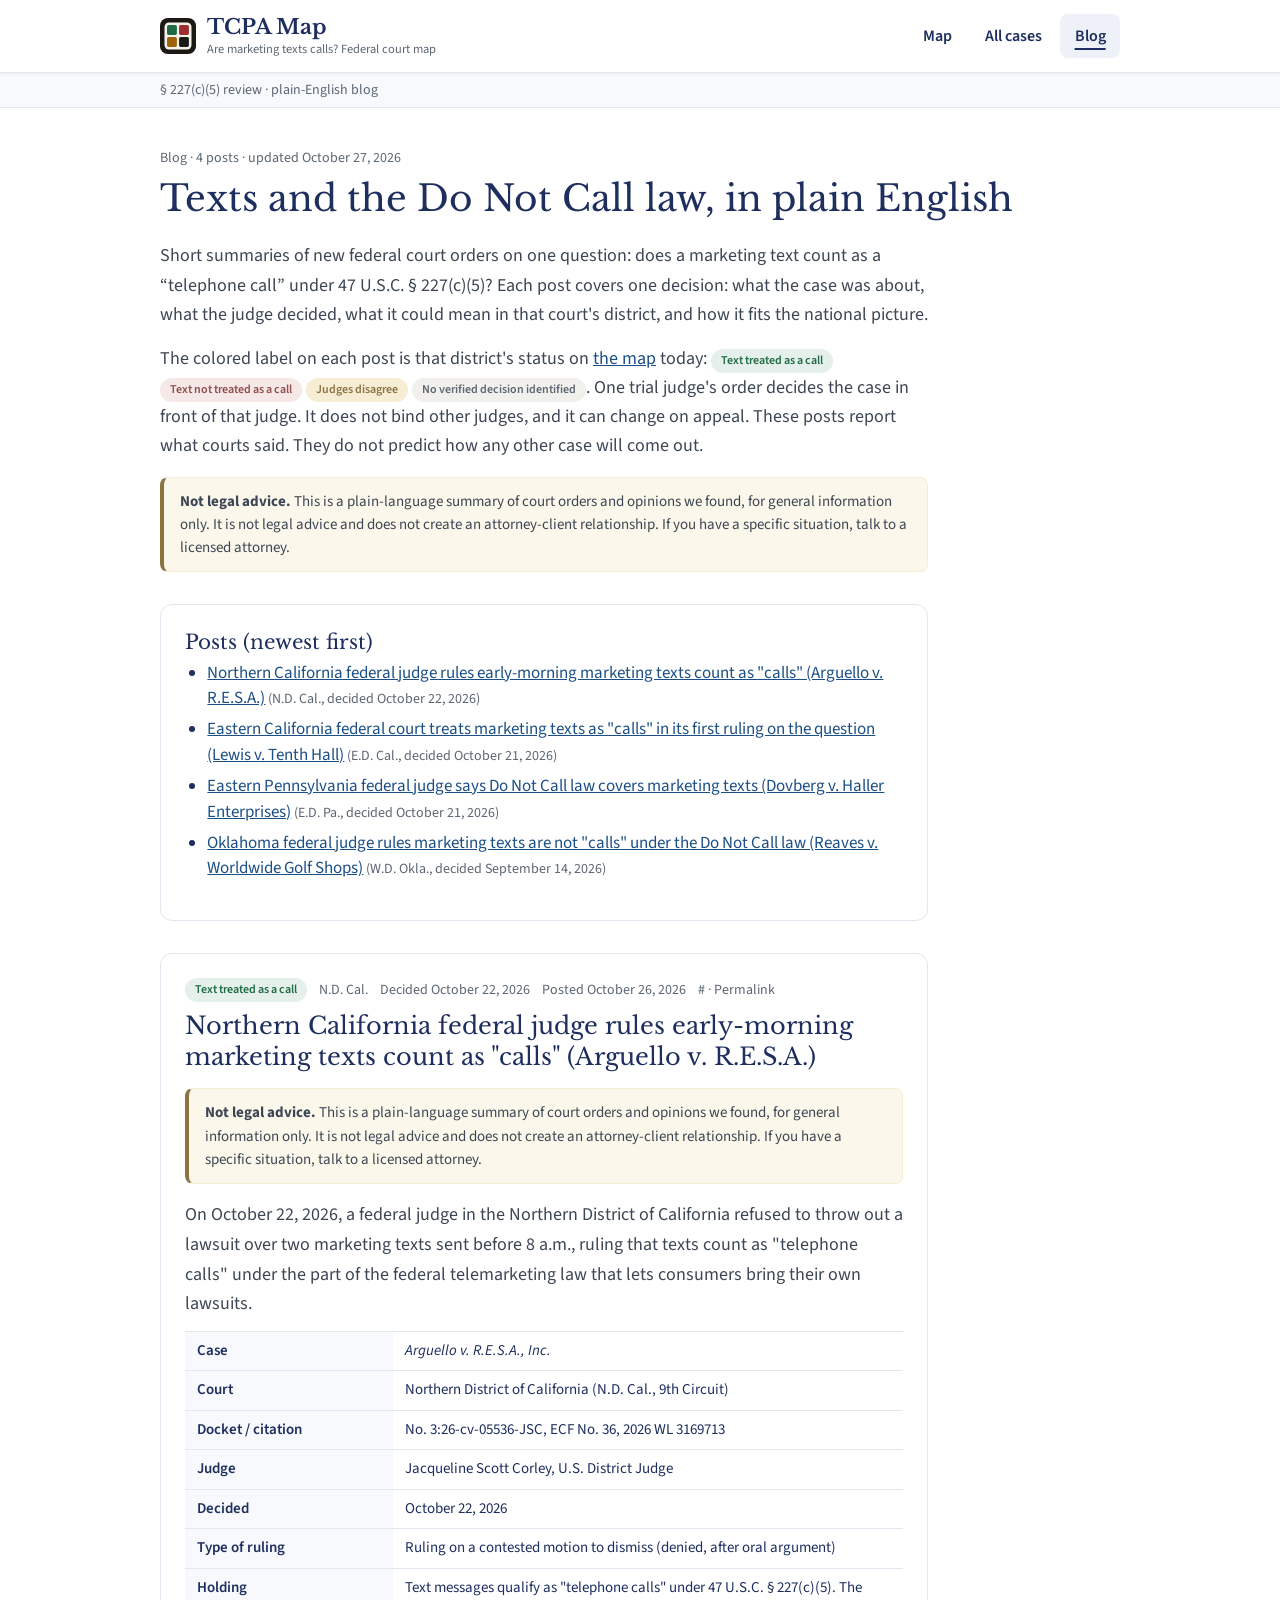
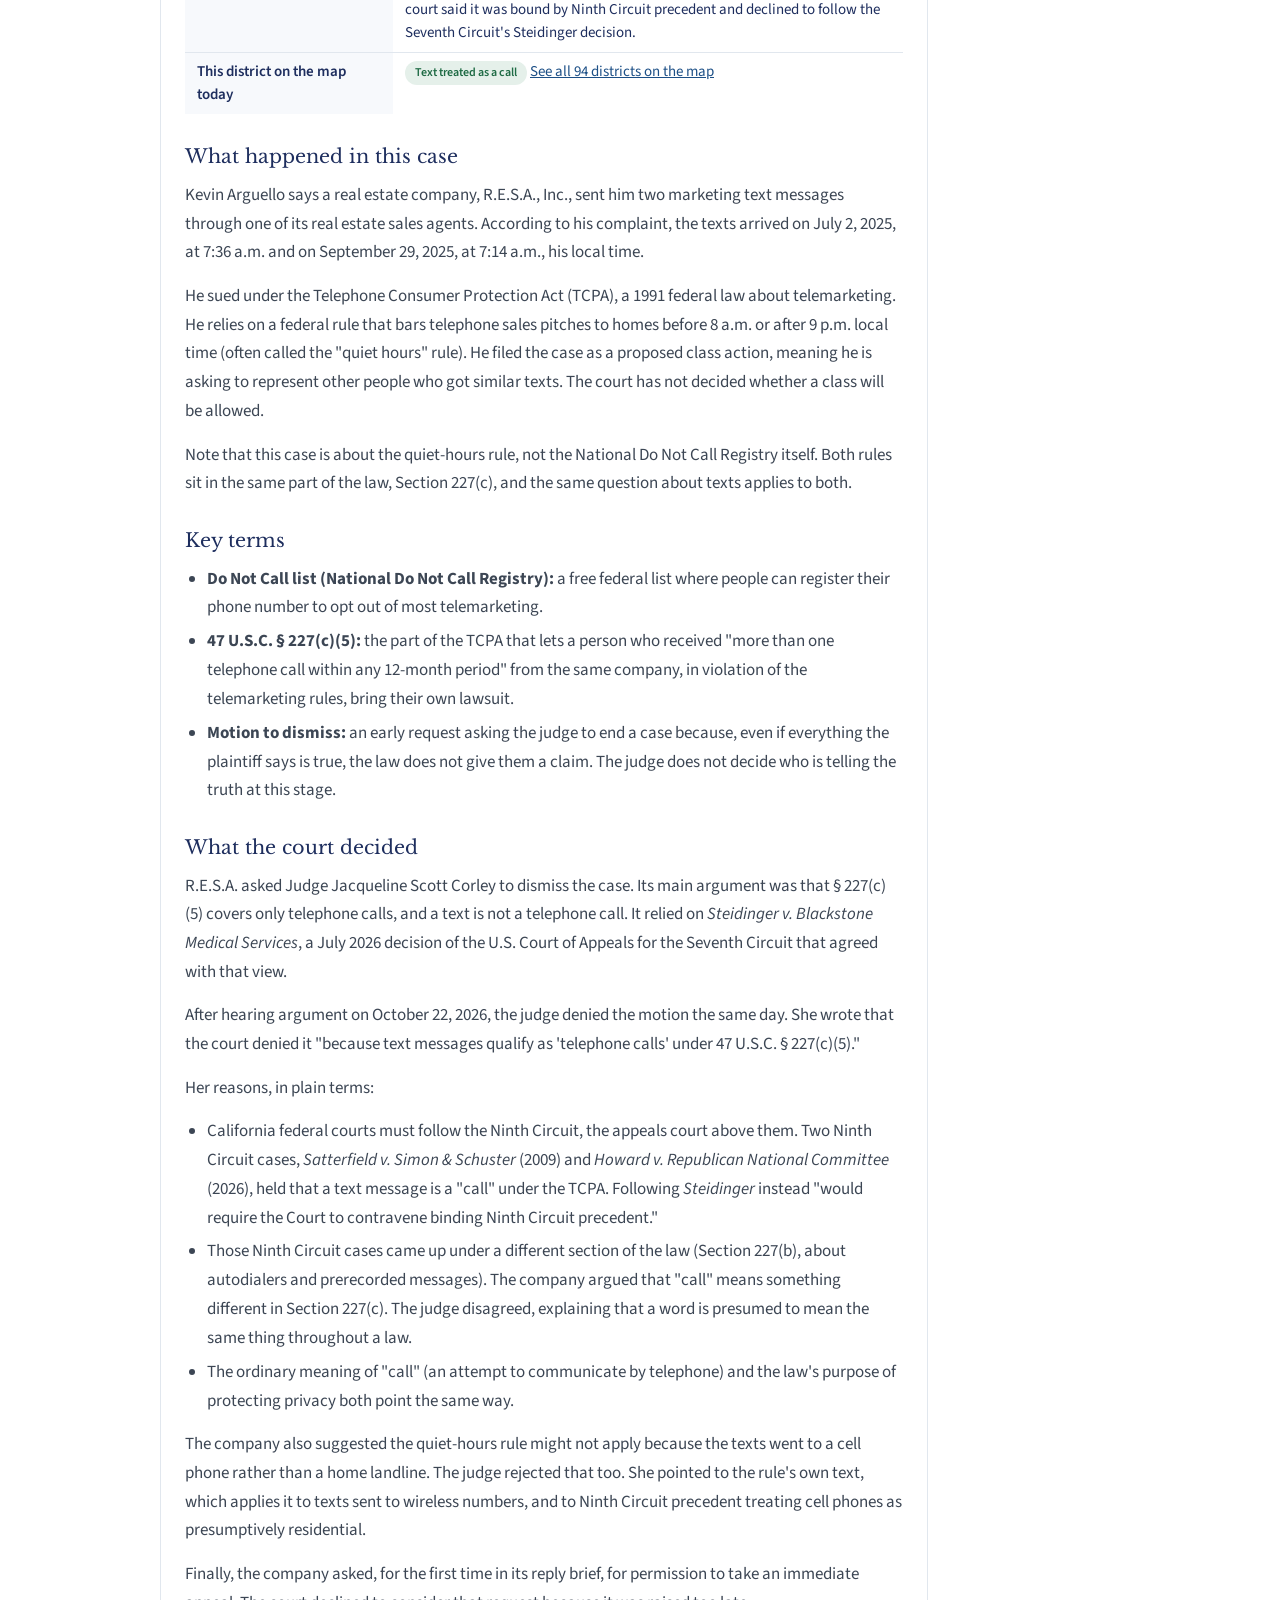
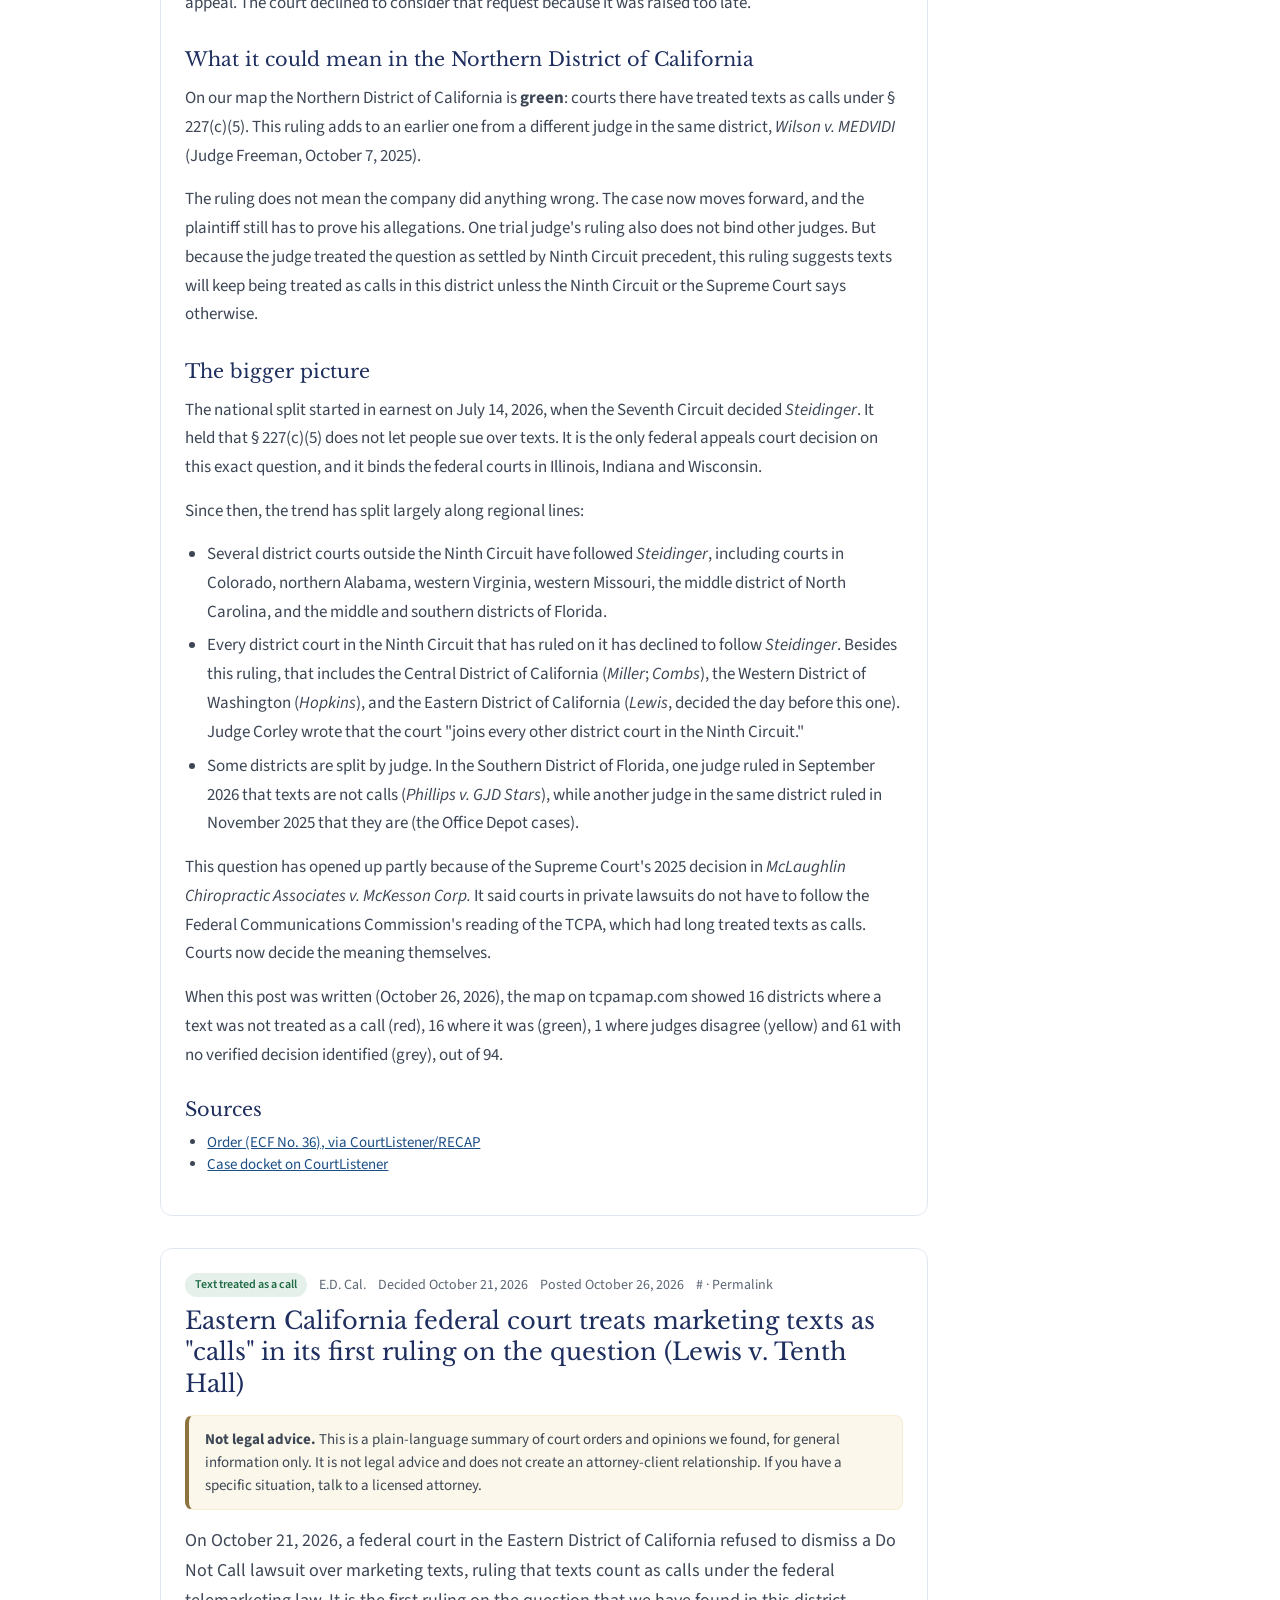
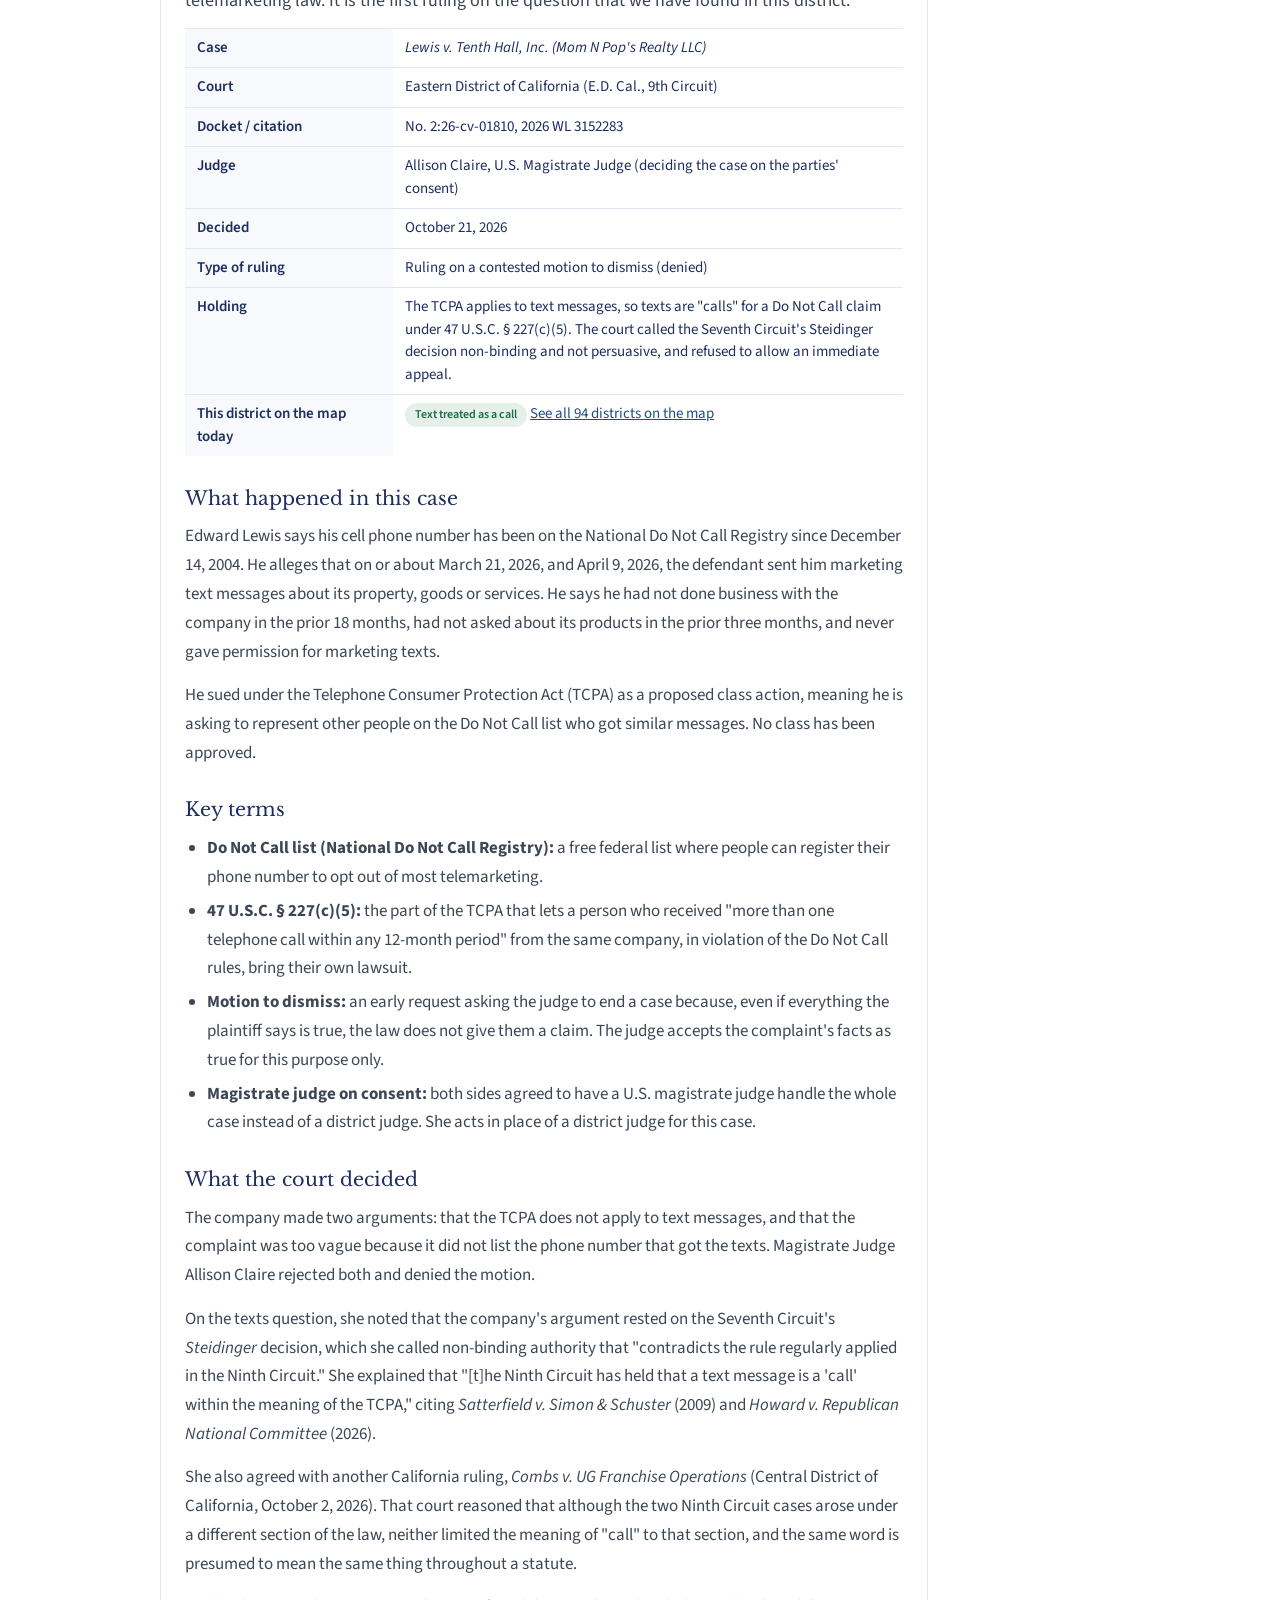
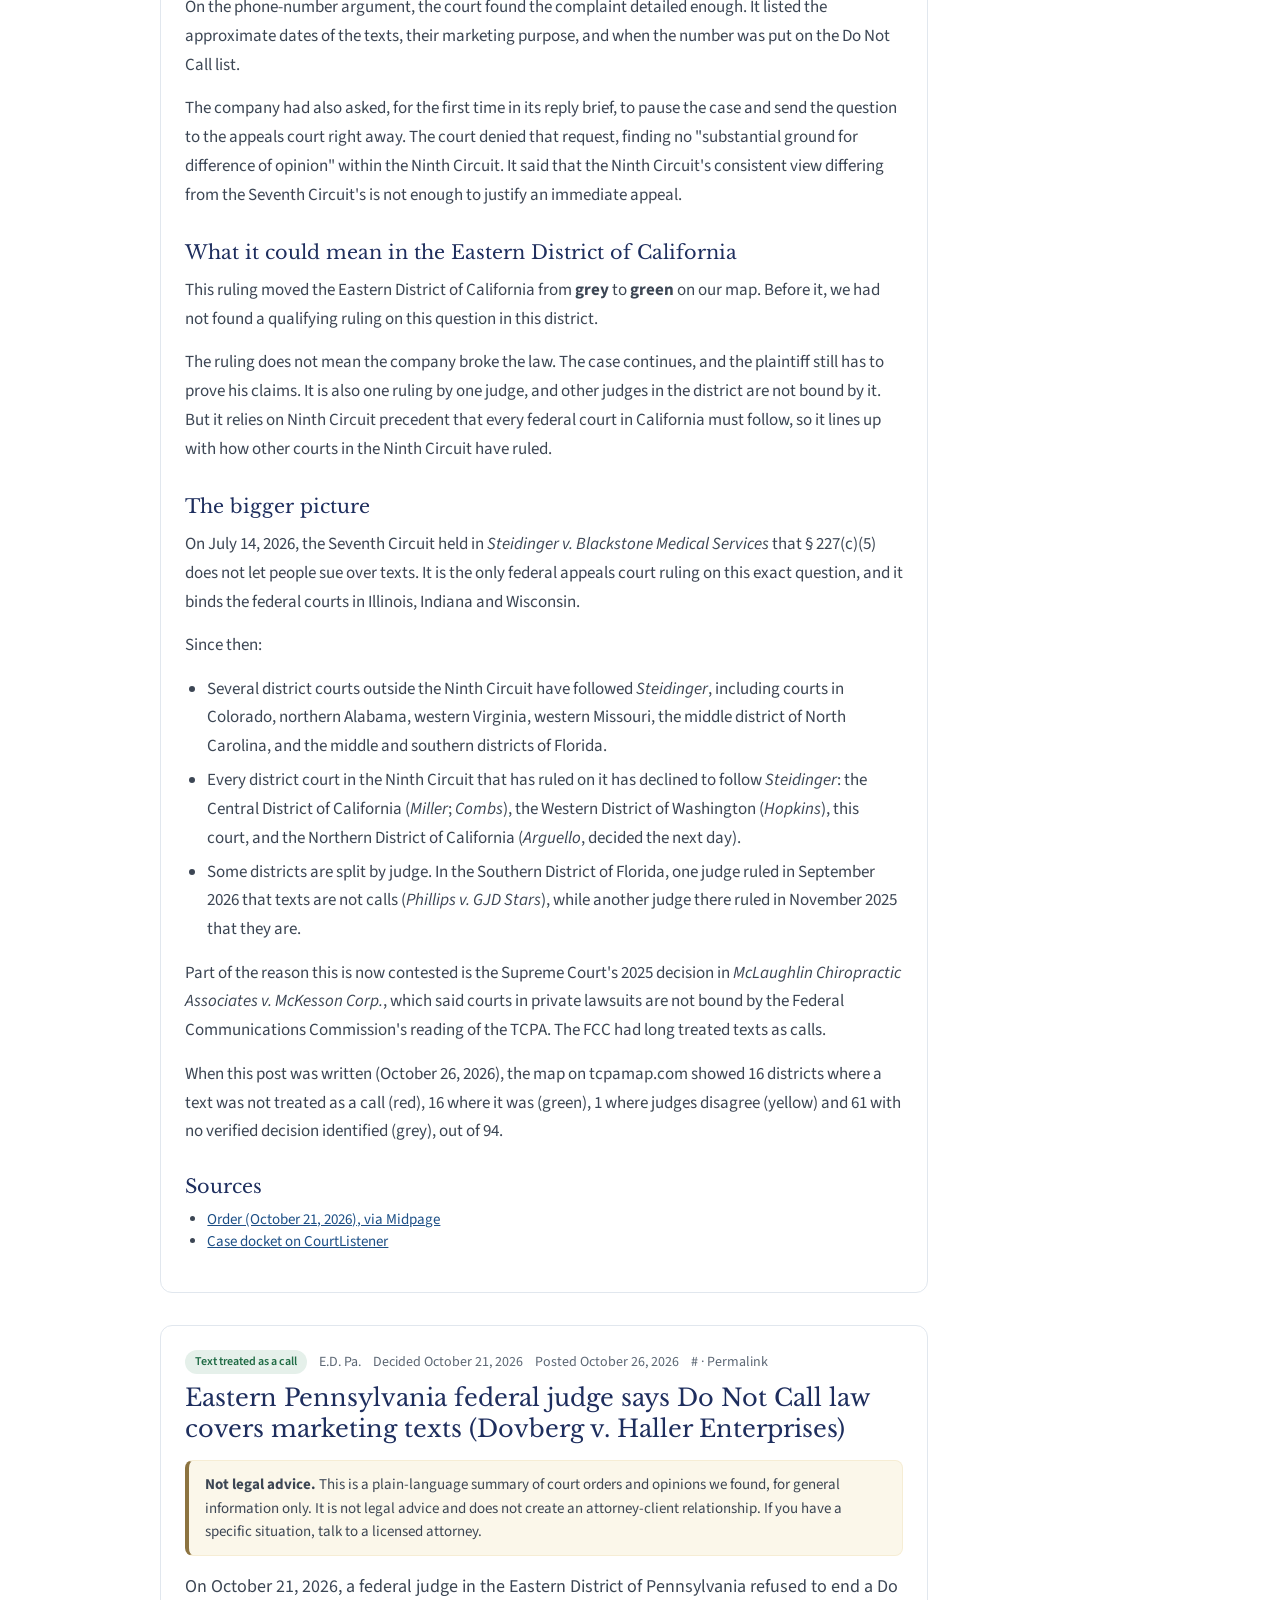
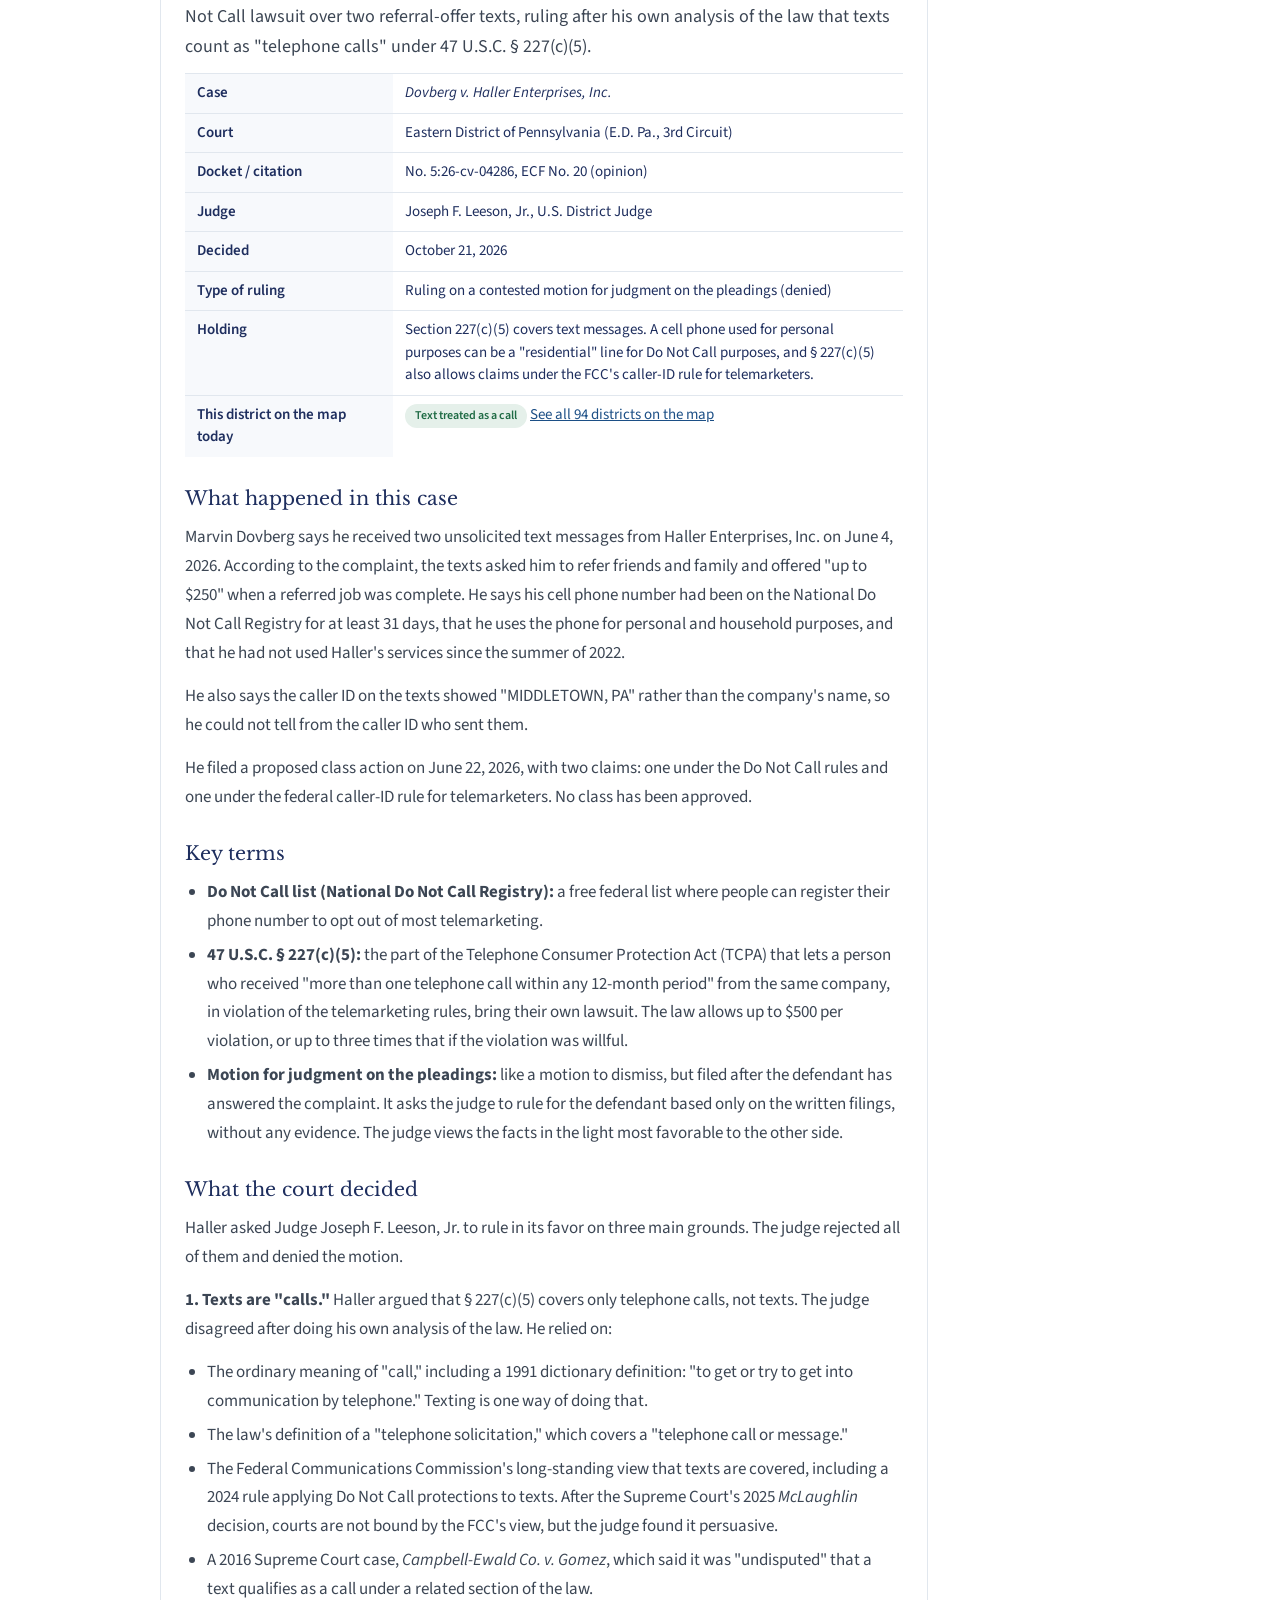
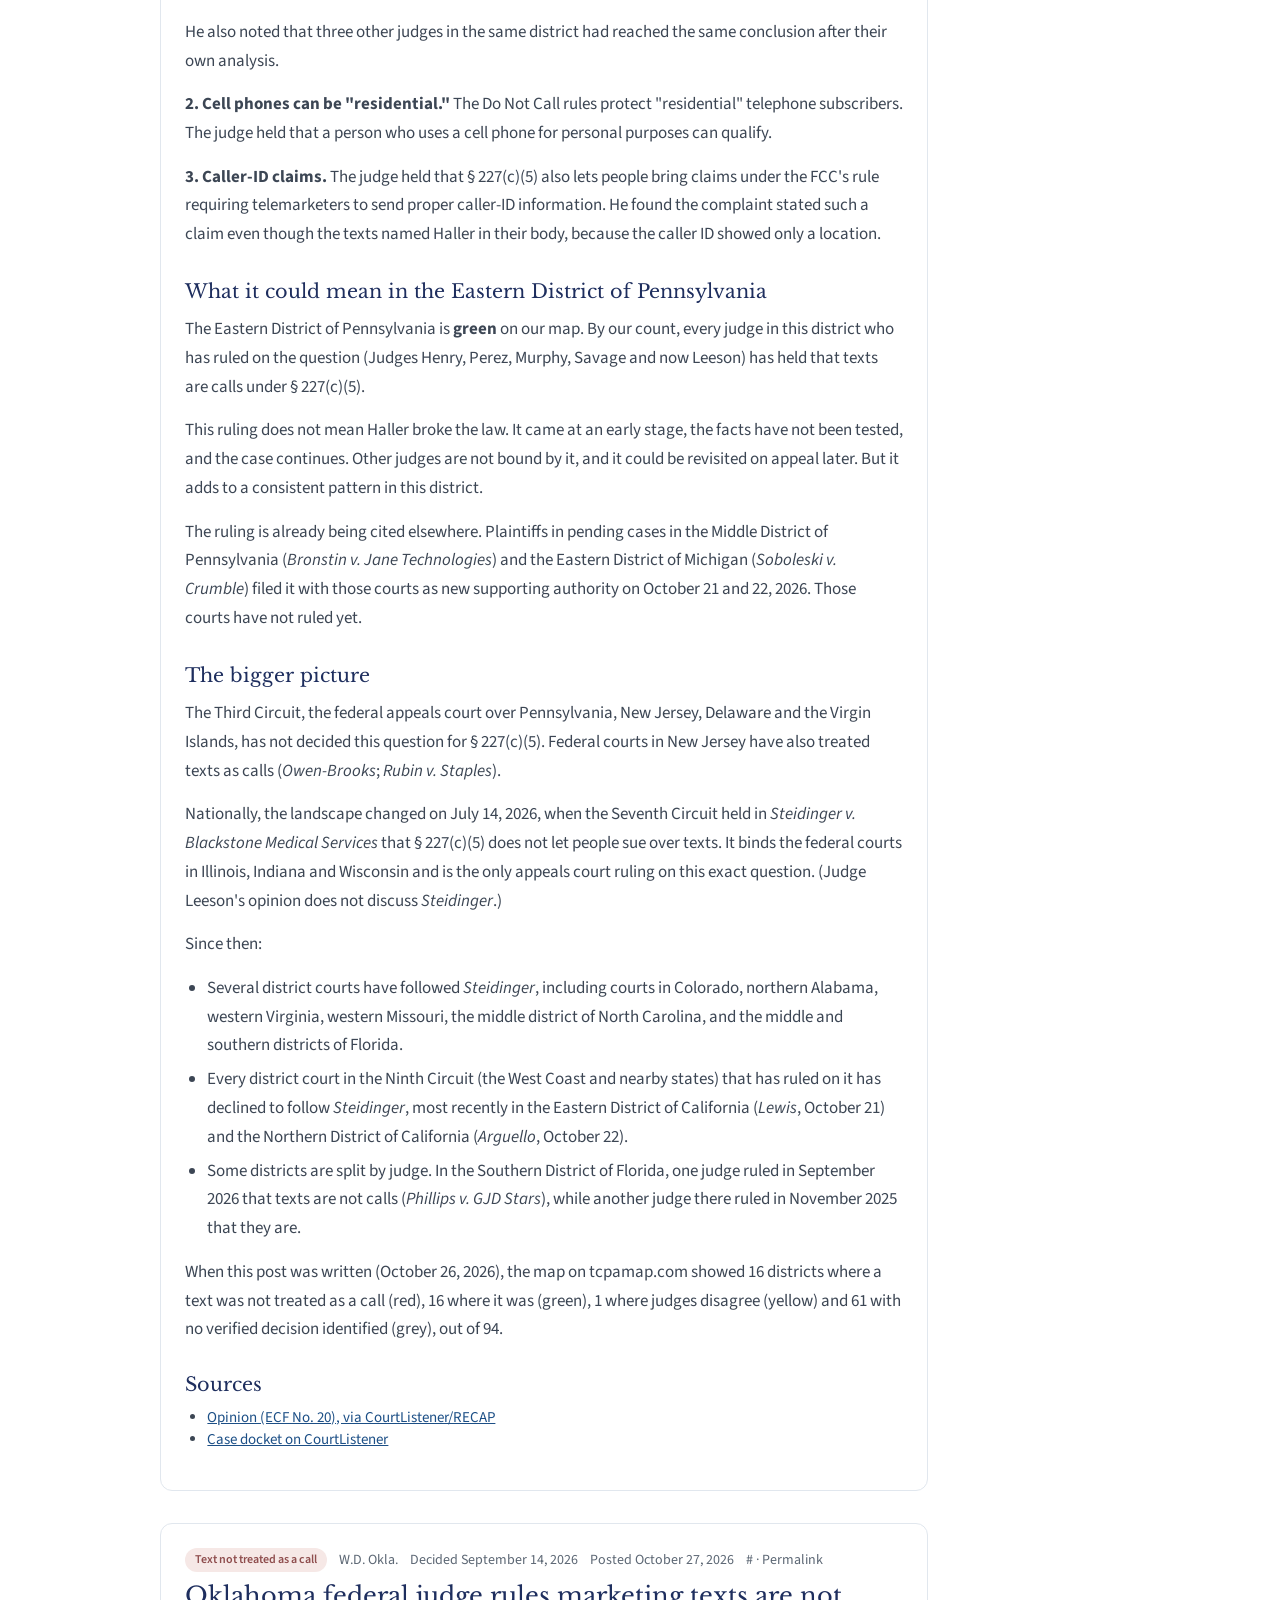
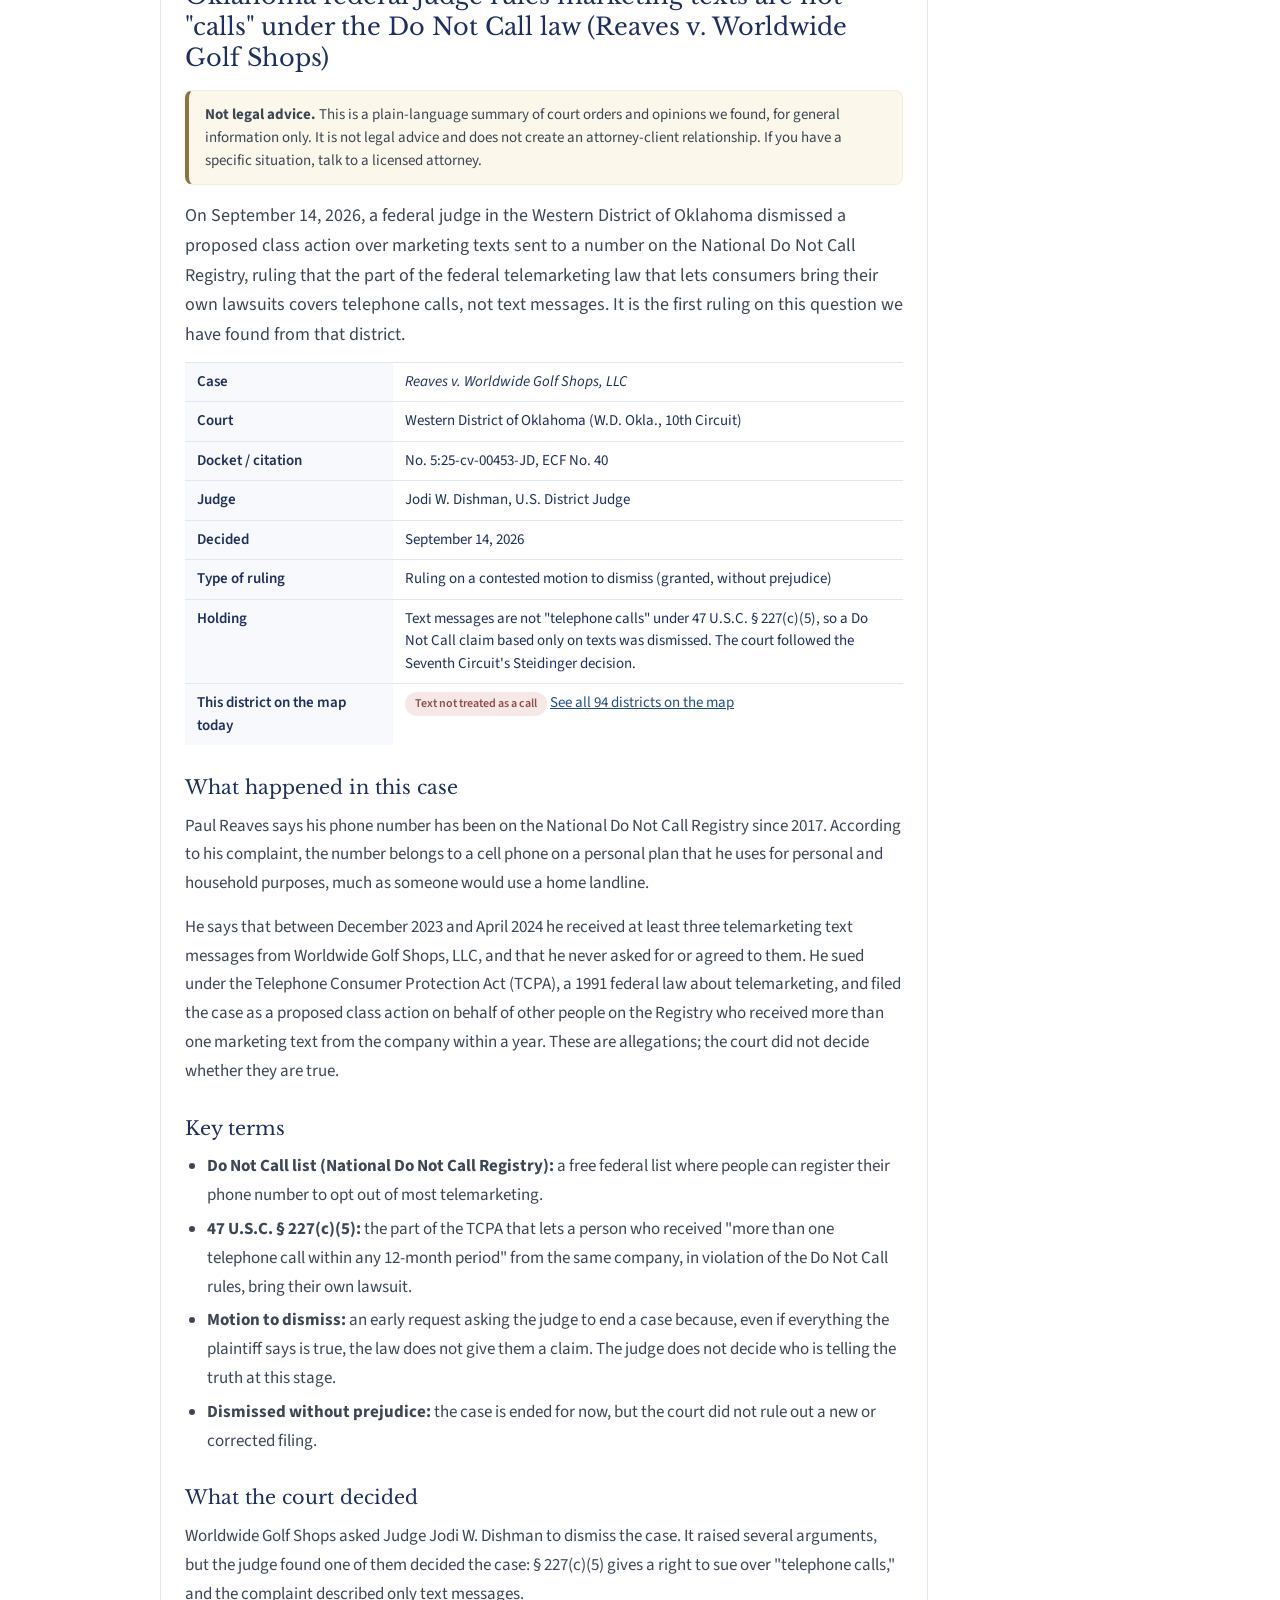
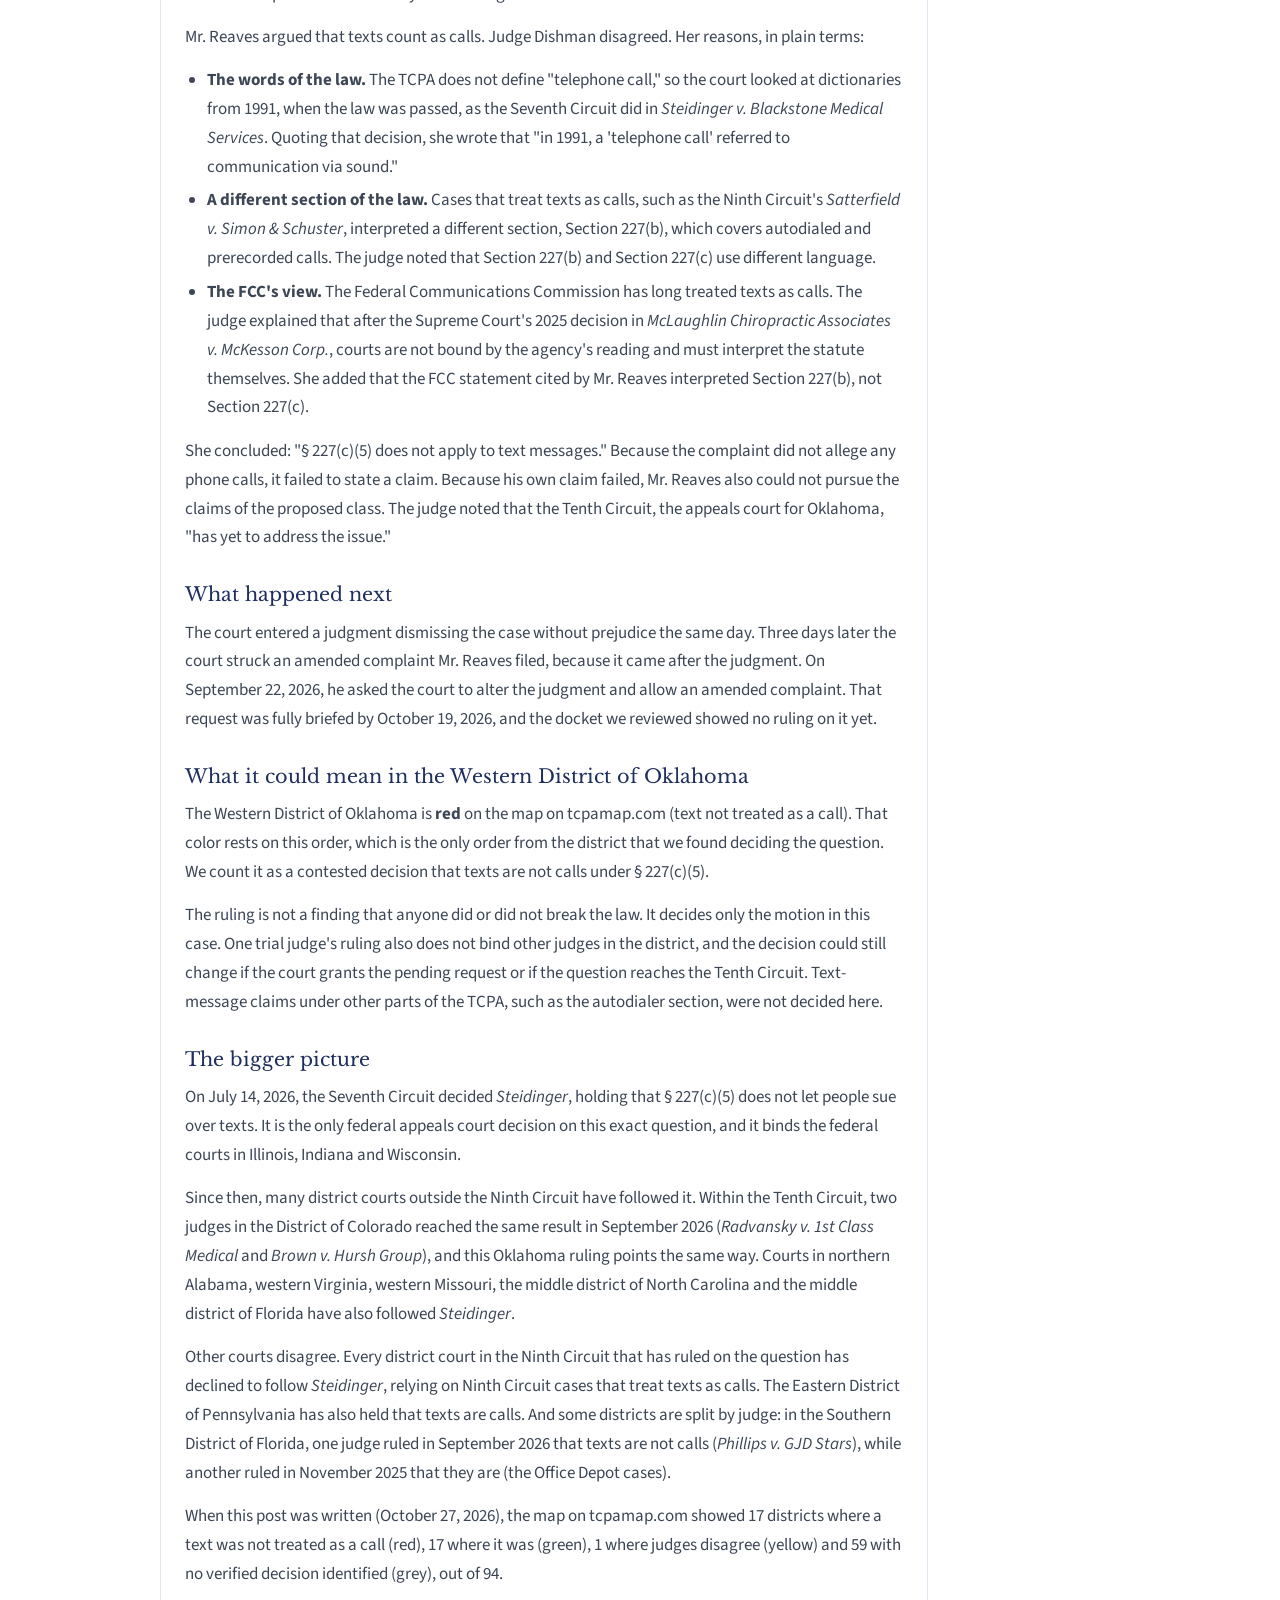
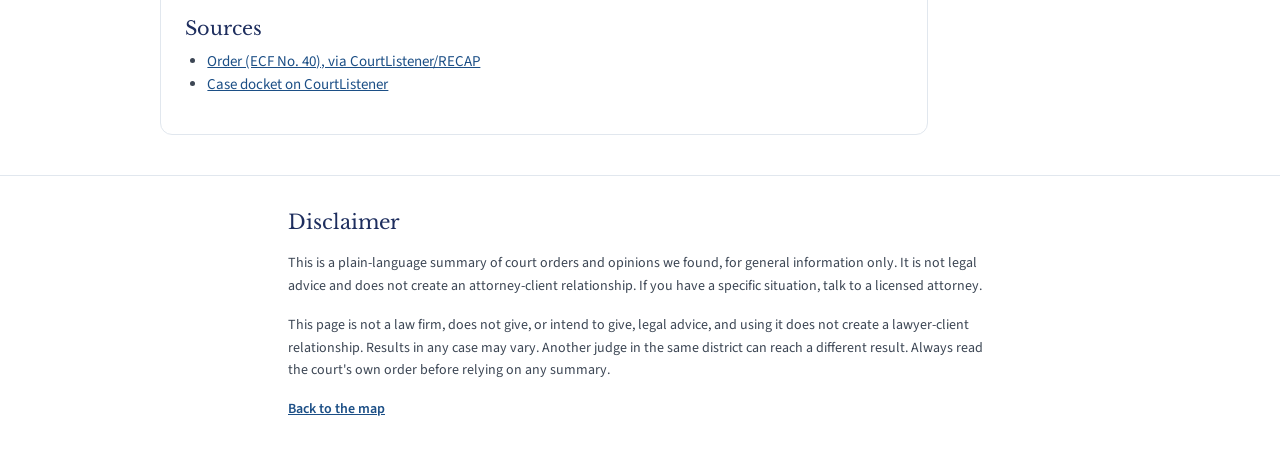
==== commit 755eddf5: "Blog: add Reaves v. Worldwide Golf Shops (W.D. Okla.) post; sitemap; zip CSV rulings for W.D. Okla. " ====
--- a/blog/index.html
+++ b/blog/index.html
@@ -5,7 +5,7 @@
 <meta property="og:title" content="Blog: marketing texts and the Do Not Call law, in plain English"><meta property="og:description" content="Plain-language summaries of federal court orders on whether a marketing text counts as a telephone call under 47 U.S.C. § 227(c)(5). Not legal advice."><meta property="og:image" content="https://tcpamap.com/og.jpg">
 <meta name="twitter:card" content="summary_large_image">
 <link rel="icon" type="image/svg+xml" href="/favicon.svg"/><link rel="stylesheet" href="/assets/styles-BRyN_3hn.css"/>
-<script type="application/ld+json">{"@context": "https://schema.org", "@type": "Blog", "name": "TCPA text message decisions, in plain English", "url": "https://tcpamap.com/blog/", "inLanguage": "en", "isPartOf": {"@type": "WebSite", "name": "Are marketing texts telephone calls? Federal court map", "url": "https://tcpamap.com/"}, "blogPost": [{"@type": "BlogPosting", "headline": "Northern California federal judge rules early-morning marketing texts count as \"calls\" (Arguello v. R.E.S.A.)", "url": "https://tcpamap.com/blog/arguello-v-resa-nd-cal-2026-10-22/", "datePublished": "2026-10-26"}, {"@type": "BlogPosting", "headline": "Eastern California federal court treats marketing texts as \"calls\" in its first ruling on the question (Lewis v. Tenth Hall)", "url": "https://tcpamap.com/blog/lewis-v-tenth-hall-ed-cal-2026-10-21/", "datePublished": "2026-10-26"}, {"@type": "BlogPosting", "headline": "Eastern Pennsylvania federal judge says Do Not Call law covers marketing texts (Dovberg v. Haller Enterprises)", "url": "https://tcpamap.com/blog/dovberg-v-haller-ed-pa-2026-10-21/", "datePublished": "2026-10-26"}]}</script><script type="application/ld+json">{"@context": "https://schema.org", "@type": "BreadcrumbList", "itemListElement": [{"@type": "ListItem", "position": 1, "name": "Map", "item": "https://tcpamap.com/"}, {"@type": "ListItem", "position": 2, "name": "Blog", "item": "https://tcpamap.com/blog/"}]}</script>
+<script type="application/ld+json">{"@context": "https://schema.org", "@type": "Blog", "name": "TCPA text message decisions, in plain English", "url": "https://tcpamap.com/blog/", "inLanguage": "en", "isPartOf": {"@type": "WebSite", "name": "Are marketing texts telephone calls? Federal court map", "url": "https://tcpamap.com/"}, "blogPost": [{"@type": "BlogPosting", "headline": "Northern California federal judge rules early-morning marketing texts count as \"calls\" (Arguello v. R.E.S.A.)", "url": "https://tcpamap.com/blog/arguello-v-resa-nd-cal-2026-10-22/", "datePublished": "2026-10-26"}, {"@type": "BlogPosting", "headline": "Eastern California federal court treats marketing texts as \"calls\" in its first ruling on the question (Lewis v. Tenth Hall)", "url": "https://tcpamap.com/blog/lewis-v-tenth-hall-ed-cal-2026-10-21/", "datePublished": "2026-10-26"}, {"@type": "BlogPosting", "headline": "Eastern Pennsylvania federal judge says Do Not Call law covers marketing texts (Dovberg v. Haller Enterprises)", "url": "https://tcpamap.com/blog/dovberg-v-haller-ed-pa-2026-10-21/", "datePublished": "2026-10-26"}, {"@type": "BlogPosting", "headline": "Oklahoma federal judge rules marketing texts are not \"calls\" under the Do Not Call law (Reaves v. Worldwide Golf Shops)", "url": "https://tcpamap.com/blog/reaves-v-worldwide-golf-shops-wd-okla-2026-09-14/", "datePublished": "2026-10-27"}]}</script><script type="application/ld+json">{"@context": "https://schema.org", "@type": "BreadcrumbList", "itemListElement": [{"@type": "ListItem", "position": 1, "name": "Map", "item": "https://tcpamap.com/"}, {"@type": "ListItem", "position": 2, "name": "Blog", "item": "https://tcpamap.com/blog/"}]}</script>
 <style>
 .blog-disc{border:1px solid var(--color-split-soft);background:#fbf7ea;border-left:4px solid var(--color-split);border-radius:.5rem;padding:.75rem 1rem;font-size:.9375rem;line-height:1.55;color:#3c4654;margin:1rem 0}
 .blog-card{border:1px solid var(--color-line);border-radius:var(--radius-card,.75rem);background:#fff;padding:1.5rem;margin-top:2rem}
@@ -24,12 +24,12 @@
 .blog-src{font-size:.9375rem;color:#3c4654}.blog-toc li{margin:.35rem 0;font-size:1.0625rem}
 .blog-intro p{margin:0 0 .9rem}
 @media (max-width:640px){.blog-facts th{width:auto}.blog-card{padding:1.1rem}}
-</style></head><body><div class="min-h-screen"><header class="th-bar th-w5"><style>html{scroll-padding-top:6rem}.th-bar{position:sticky;top:0;z-index:1100;background:#fff;border-bottom:1px solid var(--color-line);box-shadow:0 1px 3px rgba(30,46,94,.07)}.th-in{position:relative;max-width:72rem;margin:0 auto;display:flex;align-items:center;gap:1.25rem;min-height:4.5rem;padding:.625rem 1.25rem}.th-w5 .th-in,.th-w5+.th-sub p{max-width:64rem}.th-brand{display:flex;align-items:center;gap:.7rem;flex-shrink:0;color:var(--color-ink);text-decoration:none}.th-brand:hover .th-name{text-decoration:underline;text-underline-offset:.2em}.th-logo{display:block;width:2.25rem;height:2.25rem;flex-shrink:0}.th-words{display:flex;flex-direction:column;min-width:0;line-height:1.1}.th-name{font-family:var(--font-display);font-size:1.3rem;font-weight:700;letter-spacing:-.01em;white-space:nowrap}.th-tag{margin-top:.25rem;font-size:.78rem;color:var(--color-muted);white-space:nowrap}.th-nav{display:flex;align-items:center;gap:.25rem;margin-left:auto}.th-link{display:inline-flex;align-items:center;height:2.75rem;padding:0 .9rem;border-radius:.5rem;color:var(--color-ink);font-size:1rem;font-weight:600;text-decoration:none;white-space:nowrap}.th-link:hover{background:#f4f7fb}.th-link[aria-current]{background:#eef2f8;text-decoration:underline;text-decoration-thickness:2px;text-underline-offset:.45em}.th-link:focus-visible,.th-brand:focus-visible,.th-burger:focus-visible{outline:2px solid #1c6eae;outline-offset:2px}.th-cta{display:flex;align-items:center;flex-shrink:0;padding-left:1.25rem;border-left:1px solid var(--color-line)}.th-menu{display:none}.th-burger{display:flex;align-items:center;justify-content:center;width:2.75rem;height:2.75rem;list-style:none;border:1px solid var(--color-line);border-radius:.5rem;color:var(--color-ink);cursor:pointer;user-select:none}.th-burger::-webkit-details-marker{display:none}.th-burger::marker{content:none}.th-burger svg{width:1.4rem;height:1.4rem}.th-x,.th-menu[open] .th-bars{display:none}.th-menu[open] .th-x{display:block}.th-menu[open] .th-burger{background:#f4f7fb}.th-drop{position:absolute;left:0;right:0;top:100%;display:flex;flex-direction:column;gap:.25rem;padding:.5rem 1.25rem 1rem;background:#fff;border-bottom:1px solid var(--color-line);box-shadow:0 10px 18px rgba(30,46,94,.10)}.th-drop .th-link{height:3rem;padding:0 .75rem}.th-sub{background:#f7f9fc;border-bottom:1px solid var(--color-line)}.th-sub p{max-width:72rem;margin:0 auto;padding:.45rem 1.25rem}@media (min-width:640px){.th-in,.th-sub p{padding-left:2rem;padding-right:2rem}}@media (max-width:899px){.th-nav,.th-tag{display:none}.th-menu{display:block}.th-in{gap:.75rem;padding-top:.5rem;padding-bottom:.5rem;min-height:4rem}.th-brand{margin-right:auto}.th-cta{padding-left:0;border-left:0}}@media (max-width:559px){.th-bar{position:relative}.th-in{flex-wrap:wrap;gap:0 .5rem;min-height:0;padding:0 1.25rem}.th-brand,.th-menu{height:4rem;display:flex;align-items:center}.th-logo{width:2rem;height:2rem}.th-name{font-size:1.15rem}.th-drop{top:4rem;padding:.5rem 1.25rem 1rem}.th-cta{order:3;flex-basis:100%;justify-content:center;padding:.625rem 0 .75rem;border-top:1px solid var(--color-line)}}</style><div class="th-in"><a class="th-brand" href="/"><img src="/favicon.svg" alt="" width="36" height="36" class="th-logo"/><span class="th-words"><span class="th-name">TCPA Map</span><span class="th-tag">Are marketing texts calls? Federal court map</span></span></a><nav class="th-nav" aria-label="Main"><a class="th-link" href="/">Map</a><a class="th-link" href="/removed-cases">All cases</a><a class="th-link" href="/blog/" aria-current="page">Blog</a></nav><details class="th-menu"><summary class="th-burger" aria-label="Menu"><svg class="th-bars" viewBox="0 0 20 20" aria-hidden="true" fill="none" stroke="currentColor" stroke-width="1.8"><path d="M3 5.5h14M3 10h14M3 14.5h14" stroke-linecap="round" stroke-linejoin="round"></path></svg><svg class="th-x" viewBox="0 0 20 20" aria-hidden="true" fill="none" stroke="currentColor" stroke-width="1.8"><path d="M5 5l10 10M15 5 5 15" stroke-linecap="round" stroke-linejoin="round"></path></svg></summary><nav class="th-drop" aria-label="Main menu"><a class="th-link" href="/">Map</a><a class="th-link" href="/removed-cases">All cases</a><a class="th-link" href="/blog/" aria-current="page">Blog</a></nav></details></div></header><div class="th-sub"><p class="text-sm text-muted">§ 227(c)(5) review · plain-English blog</p></div><main class="mx-auto max-w-5xl px-5 py-10 sm:px-8"><p class="text-sm text-muted">Blog · 3 posts · updated October 26, 2026</p>
+</style></head><body><div class="min-h-screen"><header class="th-bar th-w5"><style>html{scroll-padding-top:6rem}.th-bar{position:sticky;top:0;z-index:1100;background:#fff;border-bottom:1px solid var(--color-line);box-shadow:0 1px 3px rgba(30,46,94,.07)}.th-in{position:relative;max-width:72rem;margin:0 auto;display:flex;align-items:center;gap:1.25rem;min-height:4.5rem;padding:.625rem 1.25rem}.th-w5 .th-in,.th-w5+.th-sub p{max-width:64rem}.th-brand{display:flex;align-items:center;gap:.7rem;flex-shrink:0;color:var(--color-ink);text-decoration:none}.th-brand:hover .th-name{text-decoration:underline;text-underline-offset:.2em}.th-logo{display:block;width:2.25rem;height:2.25rem;flex-shrink:0}.th-words{display:flex;flex-direction:column;min-width:0;line-height:1.1}.th-name{font-family:var(--font-display);font-size:1.3rem;font-weight:700;letter-spacing:-.01em;white-space:nowrap}.th-tag{margin-top:.25rem;font-size:.78rem;color:var(--color-muted);white-space:nowrap}.th-nav{display:flex;align-items:center;gap:.25rem;margin-left:auto}.th-link{display:inline-flex;align-items:center;height:2.75rem;padding:0 .9rem;border-radius:.5rem;color:var(--color-ink);font-size:1rem;font-weight:600;text-decoration:none;white-space:nowrap}.th-link:hover{background:#f4f7fb}.th-link[aria-current]{background:#eef2f8;text-decoration:underline;text-decoration-thickness:2px;text-underline-offset:.45em}.th-link:focus-visible,.th-brand:focus-visible,.th-burger:focus-visible{outline:2px solid #1c6eae;outline-offset:2px}.th-cta{display:flex;align-items:center;flex-shrink:0;padding-left:1.25rem;border-left:1px solid var(--color-line)}.th-menu{display:none}.th-burger{display:flex;align-items:center;justify-content:center;width:2.75rem;height:2.75rem;list-style:none;border:1px solid var(--color-line);border-radius:.5rem;color:var(--color-ink);cursor:pointer;user-select:none}.th-burger::-webkit-details-marker{display:none}.th-burger::marker{content:none}.th-burger svg{width:1.4rem;height:1.4rem}.th-x,.th-menu[open] .th-bars{display:none}.th-menu[open] .th-x{display:block}.th-menu[open] .th-burger{background:#f4f7fb}.th-drop{position:absolute;left:0;right:0;top:100%;display:flex;flex-direction:column;gap:.25rem;padding:.5rem 1.25rem 1rem;background:#fff;border-bottom:1px solid var(--color-line);box-shadow:0 10px 18px rgba(30,46,94,.10)}.th-drop .th-link{height:3rem;padding:0 .75rem}.th-sub{background:#f7f9fc;border-bottom:1px solid var(--color-line)}.th-sub p{max-width:72rem;margin:0 auto;padding:.45rem 1.25rem}@media (min-width:640px){.th-in,.th-sub p{padding-left:2rem;padding-right:2rem}}@media (max-width:899px){.th-nav,.th-tag{display:none}.th-menu{display:block}.th-in{gap:.75rem;padding-top:.5rem;padding-bottom:.5rem;min-height:4rem}.th-brand{margin-right:auto}.th-cta{padding-left:0;border-left:0}}@media (max-width:559px){.th-bar{position:relative}.th-in{flex-wrap:wrap;gap:0 .5rem;min-height:0;padding:0 1.25rem}.th-brand,.th-menu{height:4rem;display:flex;align-items:center}.th-logo{width:2rem;height:2rem}.th-name{font-size:1.15rem}.th-drop{top:4rem;padding:.5rem 1.25rem 1rem}.th-cta{order:3;flex-basis:100%;justify-content:center;padding:.625rem 0 .75rem;border-top:1px solid var(--color-line)}}</style><div class="th-in"><a class="th-brand" href="/"><img src="/favicon.svg" alt="" width="36" height="36" class="th-logo"/><span class="th-words"><span class="th-name">TCPA Map</span><span class="th-tag">Are marketing texts calls? Federal court map</span></span></a><nav class="th-nav" aria-label="Main"><a class="th-link" href="/">Map</a><a class="th-link" href="/removed-cases">All cases</a><a class="th-link" href="/blog/" aria-current="page">Blog</a></nav><details class="th-menu"><summary class="th-burger" aria-label="Menu"><svg class="th-bars" viewBox="0 0 20 20" aria-hidden="true" fill="none" stroke="currentColor" stroke-width="1.8"><path d="M3 5.5h14M3 10h14M3 14.5h14" stroke-linecap="round" stroke-linejoin="round"></path></svg><svg class="th-x" viewBox="0 0 20 20" aria-hidden="true" fill="none" stroke="currentColor" stroke-width="1.8"><path d="M5 5l10 10M15 5 5 15" stroke-linecap="round" stroke-linejoin="round"></path></svg></summary><nav class="th-drop" aria-label="Main menu"><a class="th-link" href="/">Map</a><a class="th-link" href="/removed-cases">All cases</a><a class="th-link" href="/blog/" aria-current="page">Blog</a></nav></details></div></header><div class="th-sub"><p class="text-sm text-muted">§ 227(c)(5) review · plain-English blog</p></div><main class="mx-auto max-w-5xl px-5 py-10 sm:px-8"><p class="text-sm text-muted">Blog · 4 posts · updated October 27, 2026</p>
 <h1 class="mt-2 font-display text-4xl leading-tight text-ink">Texts and the Do Not Call law, in plain English</h1>
 <div class="blog-intro mt-5 max-w-3xl space-y-4 text-lg leading-relaxed text-[#3c4654]"><p>Short summaries of new federal court orders on one question: does a marketing text count as a “telephone call” under 47 U.S.C. § 227(c)(5)? Each post covers one decision: what the case was about, what the judge decided, what it could mean in that court's district, and how it fits the national picture.</p>
 <p>The colored label on each post is that district's status on <a href="/">the map</a> today: <span class="inline-block rounded-full px-2.5 py-1 text-xs font-semibold bg-is-call-soft text-is-call">Text treated as a call</span> <span class="inline-block rounded-full px-2.5 py-1 text-xs font-semibold bg-not-call-soft text-not-call">Text not treated as a call</span> <span class="inline-block rounded-full px-2.5 py-1 text-xs font-semibold bg-split-soft text-split">Judges disagree</span> <span class="inline-block rounded-full px-2.5 py-1 text-xs font-semibold bg-open-soft text-muted">No verified decision identified</span>. One trial judge's order decides the case in front of that judge. It does not bind other judges, and it can change on appeal. These posts report what courts said. They do not predict how any other case will come out.</p></div>
 <div class="blog-disc max-w-3xl"><strong>Not legal advice.</strong> This is a plain-language summary of court orders and opinions we found, for general information only. It is not legal advice and does not create an attorney-client relationship. If you have a specific situation, talk to a licensed attorney.</div>
-<div class="blog-card max-w-3xl"><h2 style="font-size:1.25rem;margin-top:0">Posts (newest first)</h2><ul class="blog-toc"><li><a href="#arguello-v-resa-nd-cal-2026-10-22">Northern California federal judge rules early-morning marketing texts count as "calls" (Arguello v. R.E.S.A.)</a> <span class="text-sm text-muted">(N.D. Cal., decided October 22, 2026)</span></li><li><a href="#lewis-v-tenth-hall-ed-cal-2026-10-21">Eastern California federal court treats marketing texts as "calls" in its first ruling on the question (Lewis v. Tenth Hall)</a> <span class="text-sm text-muted">(E.D. Cal., decided October 21, 2026)</span></li><li><a href="#dovberg-v-haller-ed-pa-2026-10-21">Eastern Pennsylvania federal judge says Do Not Call law covers marketing texts (Dovberg v. Haller Enterprises)</a> <span class="text-sm text-muted">(E.D. Pa., decided October 21, 2026)</span></li></ul></div><div class="max-w-3xl"><article class="blog-card" id="arguello-v-resa-nd-cal-2026-10-22">
+<div class="blog-card max-w-3xl"><h2 style="font-size:1.25rem;margin-top:0">Posts (newest first)</h2><ul class="blog-toc"><li><a href="#arguello-v-resa-nd-cal-2026-10-22">Northern California federal judge rules early-morning marketing texts count as "calls" (Arguello v. R.E.S.A.)</a> <span class="text-sm text-muted">(N.D. Cal., decided October 22, 2026)</span></li><li><a href="#lewis-v-tenth-hall-ed-cal-2026-10-21">Eastern California federal court treats marketing texts as "calls" in its first ruling on the question (Lewis v. Tenth Hall)</a> <span class="text-sm text-muted">(E.D. Cal., decided October 21, 2026)</span></li><li><a href="#dovberg-v-haller-ed-pa-2026-10-21">Eastern Pennsylvania federal judge says Do Not Call law covers marketing texts (Dovberg v. Haller Enterprises)</a> <span class="text-sm text-muted">(E.D. Pa., decided October 21, 2026)</span></li><li><a href="#reaves-v-worldwide-golf-shops-wd-okla-2026-09-14">Oklahoma federal judge rules marketing texts are not "calls" under the Do Not Call law (Reaves v. Worldwide Golf Shops)</a> <span class="text-sm text-muted">(W.D. Okla., decided September 14, 2026)</span></li></ul></div><div class="max-w-3xl"><article class="blog-card" id="arguello-v-resa-nd-cal-2026-10-22">
 <p class="blog-meta"><span class="inline-block rounded-full px-2.5 py-1 text-xs font-semibold bg-is-call-soft text-is-call">Text treated as a call</span><span>N.D. Cal.</span><span>Decided October 22, 2026</span><span>Posted October 26, 2026</span><span><a href="#arguello-v-resa-nd-cal-2026-10-22" title="Link to this post on this page">#</a> · <a href="/blog/arguello-v-resa-nd-cal-2026-10-22/">Permalink</a></span></p>
 <h2><a href="/blog/arguello-v-resa-nd-cal-2026-10-22/">Northern California federal judge rules early-morning marketing texts count as "calls" (Arguello v. R.E.S.A.)</a></h2>
 <div class="blog-disc"><strong>Not legal advice.</strong> This is a plain-language summary of court orders and opinions we found, for general information only. It is not legal advice and does not create an attorney-client relationship. If you have a specific situation, talk to a licensed attorney.</div>
@@ -144,4 +144,41 @@
 <ul><li>Several district courts have followed <em>Steidinger</em>, including courts in Colorado, northern Alabama, western Virginia, western Missouri, the middle district of North Carolina, and the middle and southern districts of Florida.</li><li>Every district court in the Ninth Circuit (the West Coast and nearby states) that has ruled on it has declined to follow <em>Steidinger</em>, most recently in the Eastern District of California (<em>Lewis</em>, October 21) and the Northern District of California (<em>Arguello</em>, October 22).</li><li>Some districts are split by judge. In the Southern District of Florida, one judge ruled in September 2026 that texts are not calls (<em>Phillips v. GJD Stars</em>), while another judge there ruled in November 2025 that they are.</li></ul>
 <p>When this post was written (October 26, 2026), the map on tcpamap.com showed 16 districts where a text was not treated as a call (red), 16 where it was (green), 1 where judges disagree (yellow) and 61 with no verified decision identified (grey), out of 94.</p></div>
 <h3>Sources</h3><ul class="blog-src"><li><a href="https://storage.courtlistener.com/recap/gov.uscourts.paed.656766/gov.uscourts.paed.656766.20.0.pdf" target="_blank" rel="noopener">Opinion (ECF No. 20), via CourtListener/RECAP</a></li><li><a href="https://www.courtlistener.com/docket/73518445/dovberg-v-haller-enterprises-inc/" target="_blank" rel="noopener">Case docket on CourtListener</a></li></ul>
+</article>
+<article class="blog-card" id="reaves-v-worldwide-golf-shops-wd-okla-2026-09-14">
+<p class="blog-meta"><span class="inline-block rounded-full px-2.5 py-1 text-xs font-semibold bg-not-call-soft text-not-call">Text not treated as a call</span><span>W.D. Okla.</span><span>Decided September 14, 2026</span><span>Posted October 27, 2026</span><span><a href="#reaves-v-worldwide-golf-shops-wd-okla-2026-09-14" title="Link to this post on this page">#</a> · <a href="/blog/reaves-v-worldwide-golf-shops-wd-okla-2026-09-14/">Permalink</a></span></p>
+<h2><a href="/blog/reaves-v-worldwide-golf-shops-wd-okla-2026-09-14/">Oklahoma federal judge rules marketing texts are not "calls" under the Do Not Call law (Reaves v. Worldwide Golf Shops)</a></h2>
+<div class="blog-disc"><strong>Not legal advice.</strong> This is a plain-language summary of court orders and opinions we found, for general information only. It is not legal advice and does not create an attorney-client relationship. If you have a specific situation, talk to a licensed attorney.</div>
+<p class="blog-lede">On September 14, 2026, a federal judge in the Western District of Oklahoma dismissed a proposed class action over marketing texts sent to a number on the National Do Not Call Registry, ruling that the part of the federal telemarketing law that lets consumers bring their own lawsuits covers telephone calls, not text messages. It is the first ruling on this question we have found from that district.</p>
+<table class="blog-facts"><tbody>
+<tr><th>Case</th><td><em>Reaves v. Worldwide Golf Shops, LLC</em></td></tr>
+<tr><th>Court</th><td>Western District of Oklahoma (W.D. Okla., 10th Circuit)</td></tr>
+<tr><th>Docket / citation</th><td>No. 5:25-cv-00453-JD, ECF No. 40</td></tr>
+<tr><th>Judge</th><td>Jodi W. Dishman, U.S. District Judge</td></tr>
+<tr><th>Decided</th><td>September 14, 2026</td></tr>
+<tr><th>Type of ruling</th><td>Ruling on a contested motion to dismiss (granted, without prejudice)</td></tr>
+<tr><th>Holding</th><td>Text messages are not "telephone calls" under 47 U.S.C. § 227(c)(5), so a Do Not Call claim based only on texts was dismissed. The court followed the Seventh Circuit's Steidinger decision.</td></tr>
+<tr><th>This district on the map today</th><td><span class="inline-block rounded-full px-2.5 py-1 text-xs font-semibold bg-not-call-soft text-not-call">Text not treated as a call</span> <a href="/#district-map">See all 94 districts on the map</a></td></tr>
+</tbody></table>
+<div class="blog-body"><h3>What happened in this case</h3>
+<p>Paul Reaves says his phone number has been on the National Do Not Call Registry since 2017. According to his complaint, the number belongs to a cell phone on a personal plan that he uses for personal and household purposes, much as someone would use a home landline.</p>
+<p>He says that between December 2023 and April 2024 he received at least three telemarketing text messages from Worldwide Golf Shops, LLC, and that he never asked for or agreed to them. He sued under the Telephone Consumer Protection Act (TCPA), a 1991 federal law about telemarketing, and filed the case as a proposed class action on behalf of other people on the Registry who received more than one marketing text from the company within a year. These are allegations; the court did not decide whether they are true.</p>
+<h3>Key terms</h3>
+<ul><li><strong>Do Not Call list (National Do Not Call Registry):</strong> a free federal list where people can register their phone number to opt out of most telemarketing.</li><li><strong>47 U.S.C. § 227(c)(5):</strong> the part of the TCPA that lets a person who received "more than one telephone call within any 12-month period" from the same company, in violation of the Do Not Call rules, bring their own lawsuit.</li><li><strong>Motion to dismiss:</strong> an early request asking the judge to end a case because, even if everything the plaintiff says is true, the law does not give them a claim. The judge does not decide who is telling the truth at this stage.</li><li><strong>Dismissed without prejudice:</strong> the case is ended for now, but the court did not rule out a new or corrected filing.</li></ul>
+<h3>What the court decided</h3>
+<p>Worldwide Golf Shops asked Judge Jodi W. Dishman to dismiss the case. It raised several arguments, but the judge found one of them decided the case: § 227(c)(5) gives a right to sue over "telephone calls," and the complaint described only text messages.</p>
+<p>Mr. Reaves argued that texts count as calls. Judge Dishman disagreed. Her reasons, in plain terms:</p>
+<ul><li><strong>The words of the law.</strong> The TCPA does not define "telephone call," so the court looked at dictionaries from 1991, when the law was passed, as the Seventh Circuit did in <em>Steidinger v. Blackstone Medical Services</em>. Quoting that decision, she wrote that "in 1991, a 'telephone call' referred to communication via sound."</li><li><strong>A different section of the law.</strong> Cases that treat texts as calls, such as the Ninth Circuit's <em>Satterfield v. Simon &amp; Schuster</em>, interpreted a different section, Section 227(b), which covers autodialed and prerecorded calls. The judge noted that Section 227(b) and Section 227(c) use different language.</li><li><strong>The FCC's view.</strong> The Federal Communications Commission has long treated texts as calls. The judge explained that after the Supreme Court's 2025 decision in <em>McLaughlin Chiropractic Associates v. McKesson Corp.</em>, courts are not bound by the agency's reading and must interpret the statute themselves. She added that the FCC statement cited by Mr. Reaves interpreted Section 227(b), not Section 227(c).</li></ul>
+<p>She concluded: "§ 227(c)(5) does not apply to text messages." Because the complaint did not allege any phone calls, it failed to state a claim. Because his own claim failed, Mr. Reaves also could not pursue the claims of the proposed class. The judge noted that the Tenth Circuit, the appeals court for Oklahoma, "has yet to address the issue."</p>
+<h3>What happened next</h3>
+<p>The court entered a judgment dismissing the case without prejudice the same day. Three days later the court struck an amended complaint Mr. Reaves filed, because it came after the judgment. On September 22, 2026, he asked the court to alter the judgment and allow an amended complaint. That request was fully briefed by October 19, 2026, and the docket we reviewed showed no ruling on it yet.</p>
+<h3>What it could mean in the Western District of Oklahoma</h3>
+<p>The Western District of Oklahoma is <strong>red</strong> on the map on tcpamap.com (text not treated as a call). That color rests on this order, which is the only order from the district that we found deciding the question. We count it as a contested decision that texts are not calls under § 227(c)(5).</p>
+<p>The ruling is not a finding that anyone did or did not break the law. It decides only the motion in this case. One trial judge's ruling also does not bind other judges in the district, and the decision could still change if the court grants the pending request or if the question reaches the Tenth Circuit. Text-message claims under other parts of the TCPA, such as the autodialer section, were not decided here.</p>
+<h3>The bigger picture</h3>
+<p>On July 14, 2026, the Seventh Circuit decided <em>Steidinger</em>, holding that § 227(c)(5) does not let people sue over texts. It is the only federal appeals court decision on this exact question, and it binds the federal courts in Illinois, Indiana and Wisconsin.</p>
+<p>Since then, many district courts outside the Ninth Circuit have followed it. Within the Tenth Circuit, two judges in the District of Colorado reached the same result in September 2026 (<em>Radvansky v. 1st Class Medical</em> and <em>Brown v. Hursh Group</em>), and this Oklahoma ruling points the same way. Courts in northern Alabama, western Virginia, western Missouri, the middle district of North Carolina and the middle district of Florida have also followed <em>Steidinger</em>.</p>
+<p>Other courts disagree. Every district court in the Ninth Circuit that has ruled on the question has declined to follow <em>Steidinger</em>, relying on Ninth Circuit cases that treat texts as calls. The Eastern District of Pennsylvania has also held that texts are calls. And some districts are split by judge: in the Southern District of Florida, one judge ruled in September 2026 that texts are not calls (<em>Phillips v. GJD Stars</em>), while another ruled in November 2025 that they are (the Office Depot cases).</p>
+<p>When this post was written (October 27, 2026), the map on tcpamap.com showed 17 districts where a text was not treated as a call (red), 17 where it was (green), 1 where judges disagree (yellow) and 59 with no verified decision identified (grey), out of 94.</p></div>
+<h3>Sources</h3><ul class="blog-src"><li><a href="https://storage.courtlistener.com/recap/gov.uscourts.okwd.130926/gov.uscourts.okwd.130926.40.0.pdf" target="_blank" rel="noopener">Order (ECF No. 40), via CourtListener/RECAP</a></li><li><a href="https://www.courtlistener.com/docket/69920161/reaves-v-worldwide-golf-shops-llc/" target="_blank" rel="noopener">Case docket on CourtListener</a></li></ul>
 </article></div></main><footer class="border-t border-line"><div class="mx-auto max-w-3xl space-y-4 px-5 py-8 text-sm leading-relaxed text-[#3c4654] sm:px-8"><h2 class="font-display text-xl text-ink">Disclaimer</h2><p>This is a plain-language summary of court orders and opinions we found, for general information only. It is not legal advice and does not create an attorney-client relationship. If you have a specific situation, talk to a licensed attorney.</p><p>This page is not a law firm, does not give, or intend to give, legal advice, and using it does not create a lawyer-client relationship. Results in any case may vary. Another judge in the same district can reach a different result. Always read the court's own order before relying on any summary.</p><p><a class="font-semibold text-[#1c4f86] underline" href="/">Back to the map</a></p></div></footer></div></body></html>
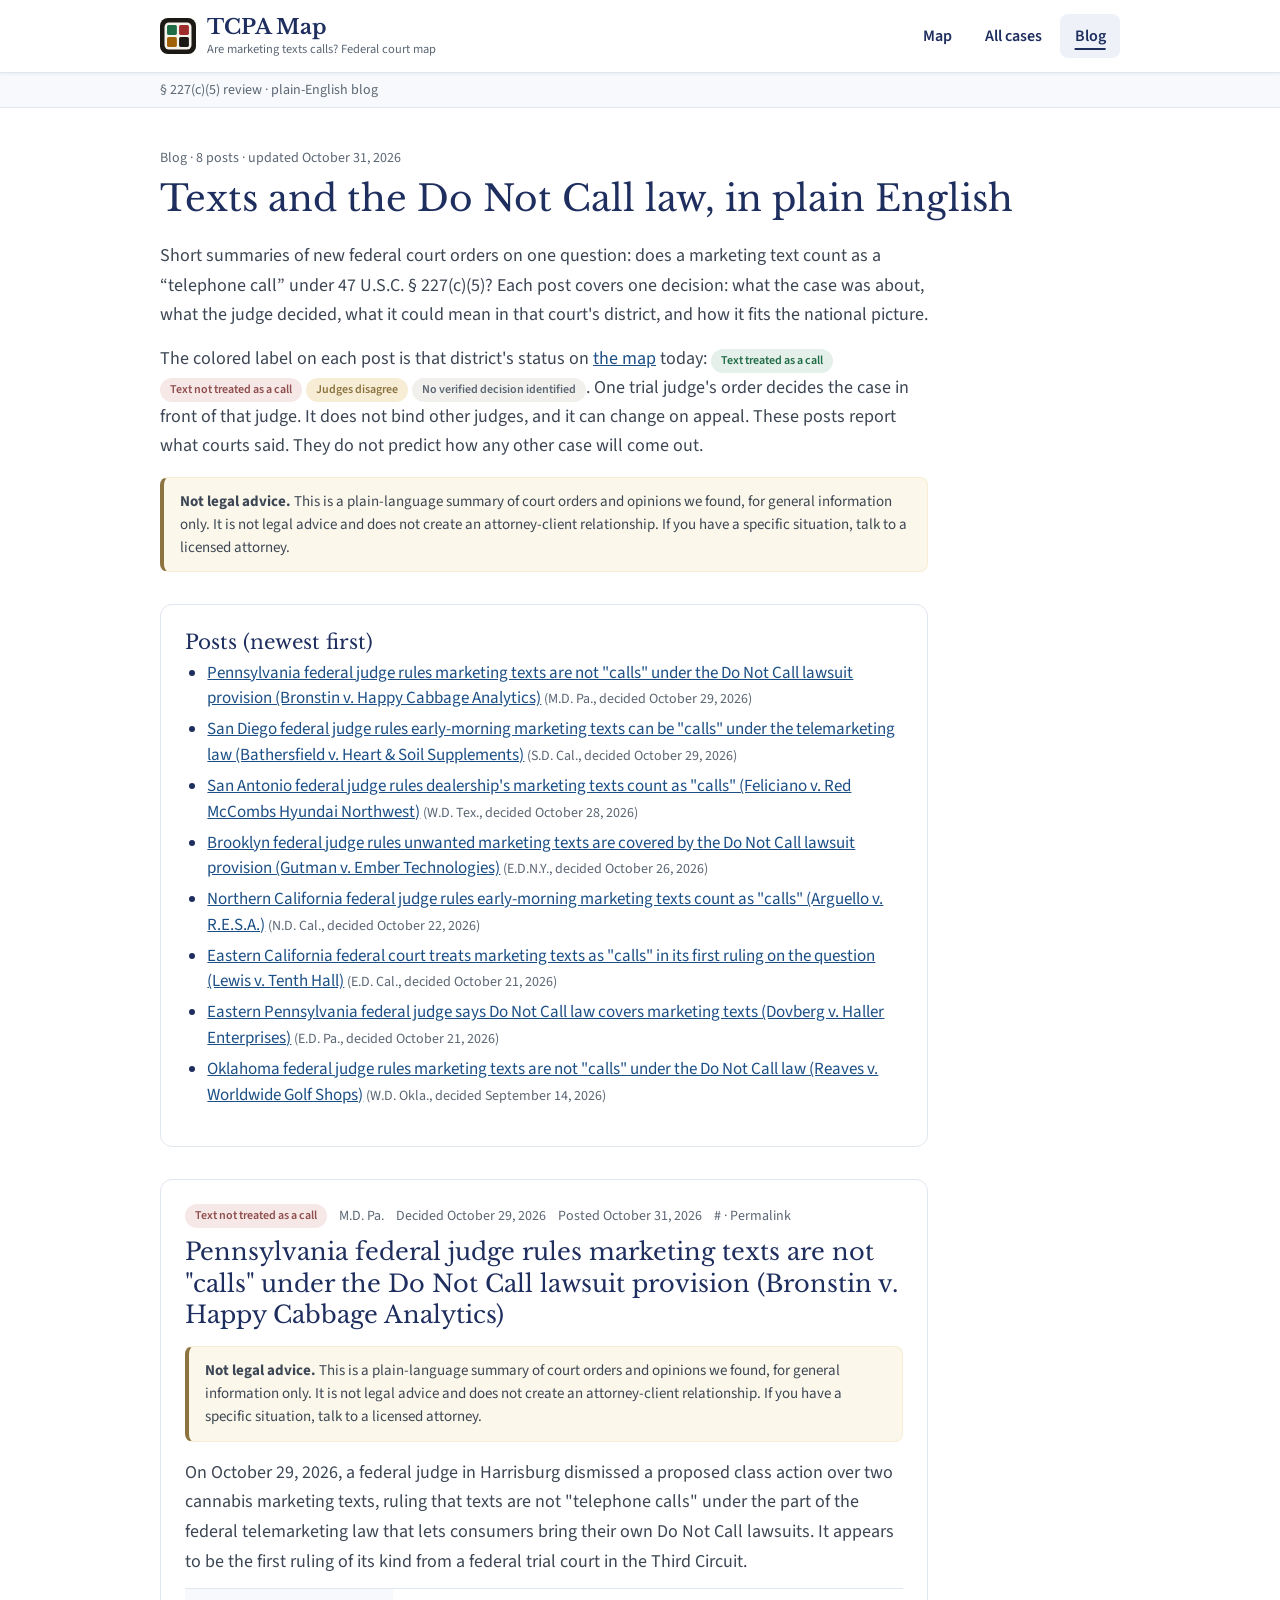
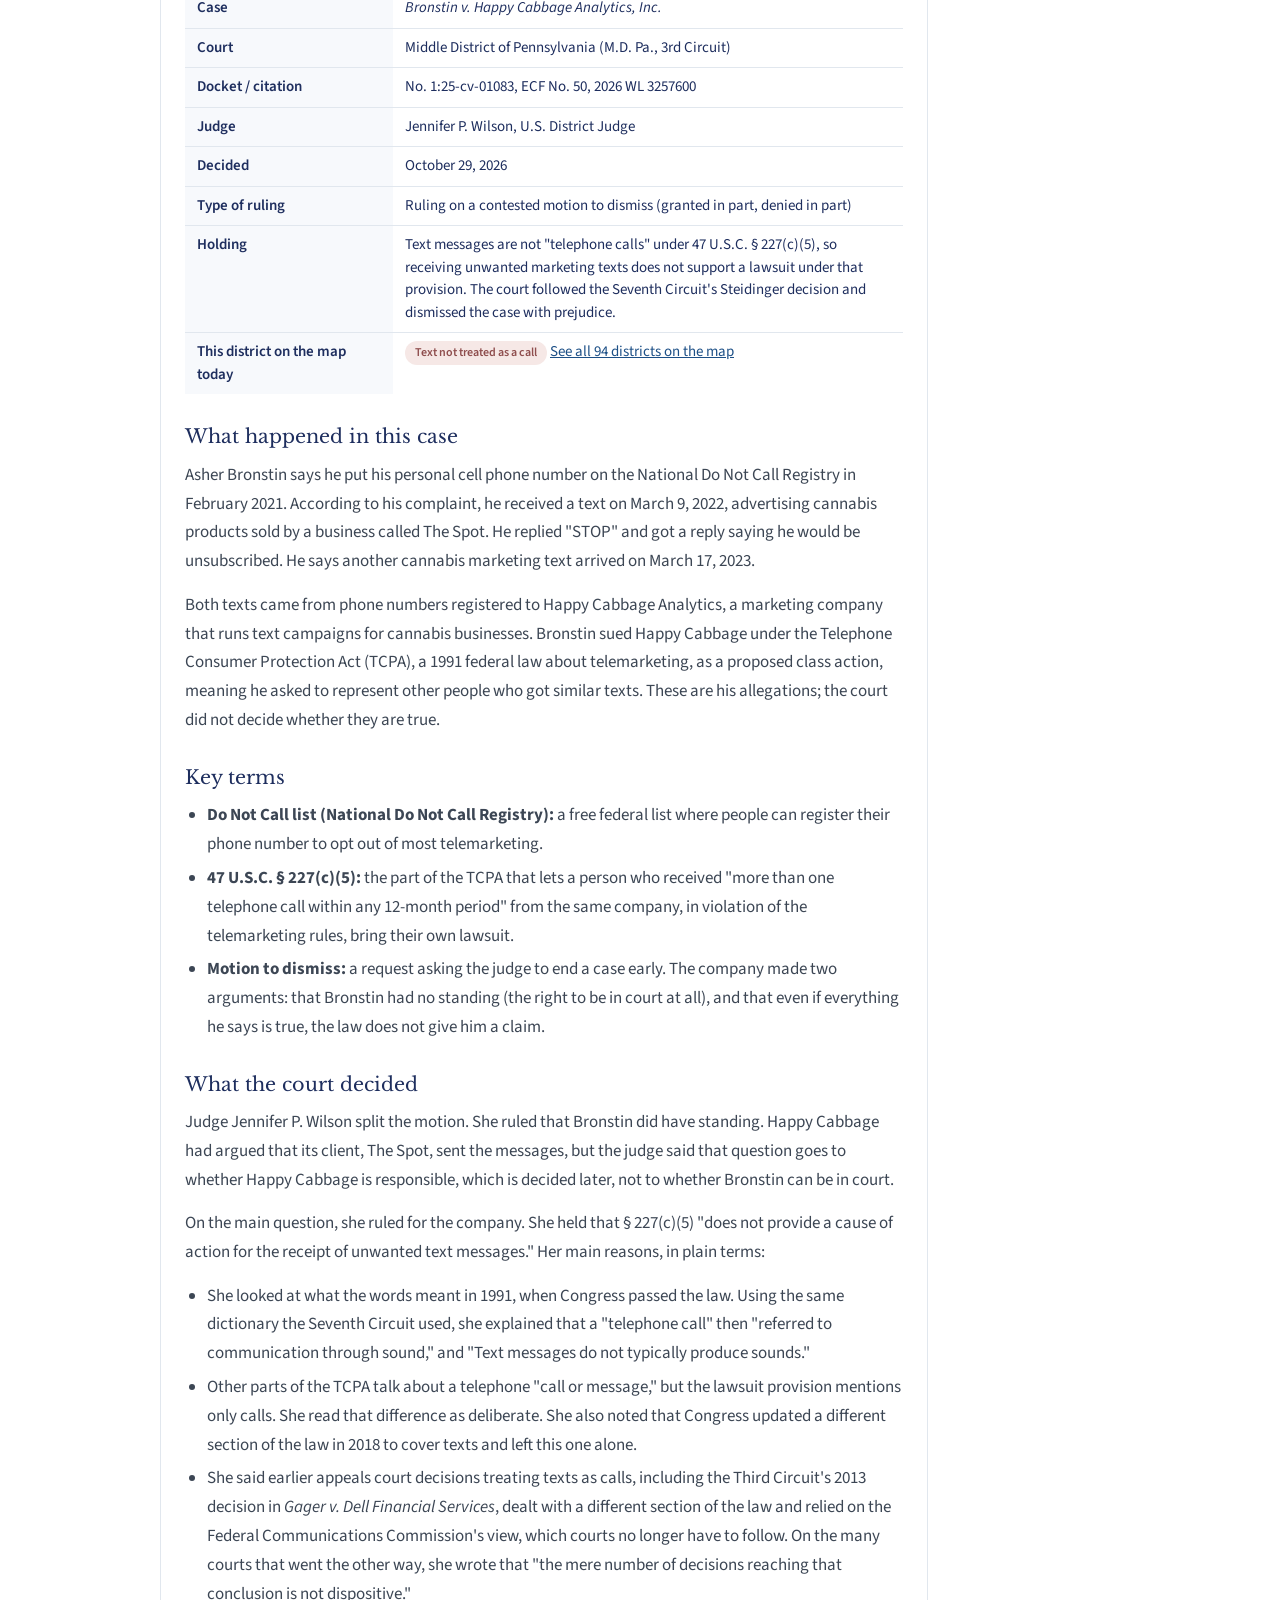
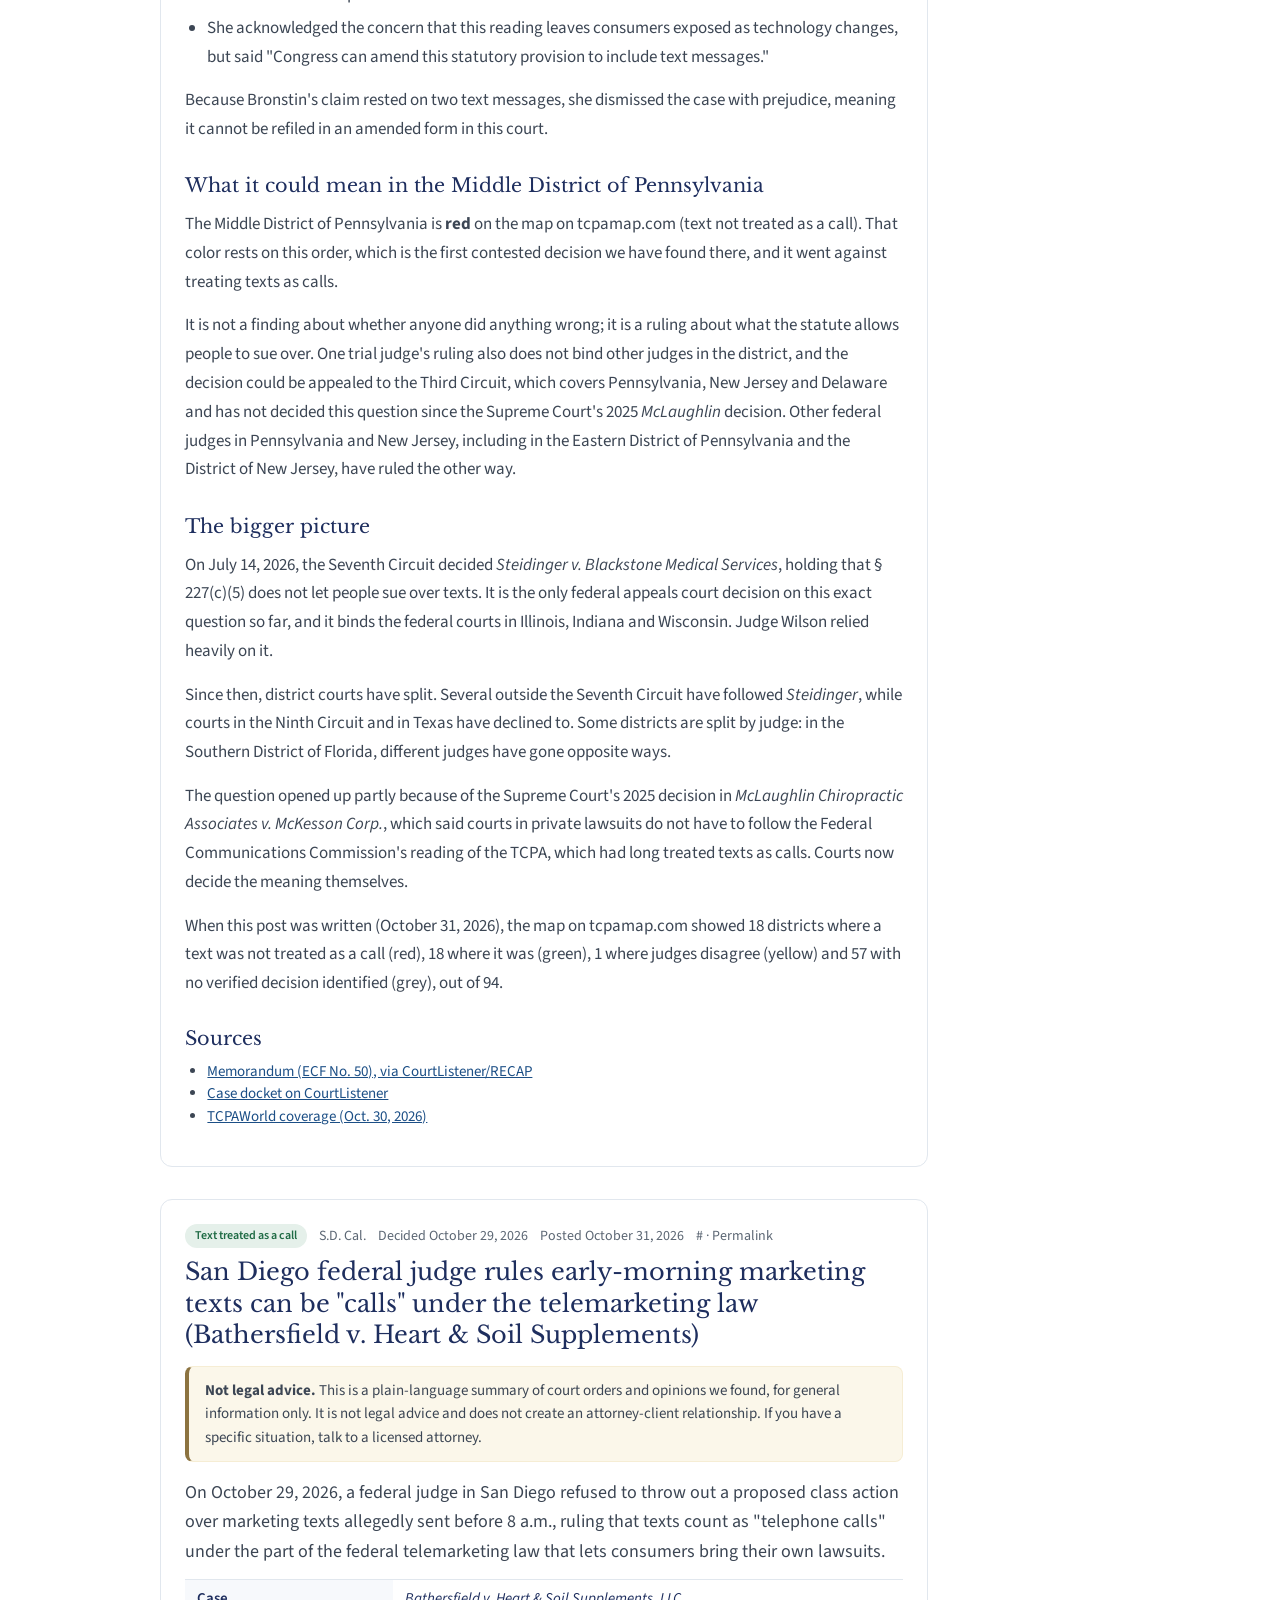
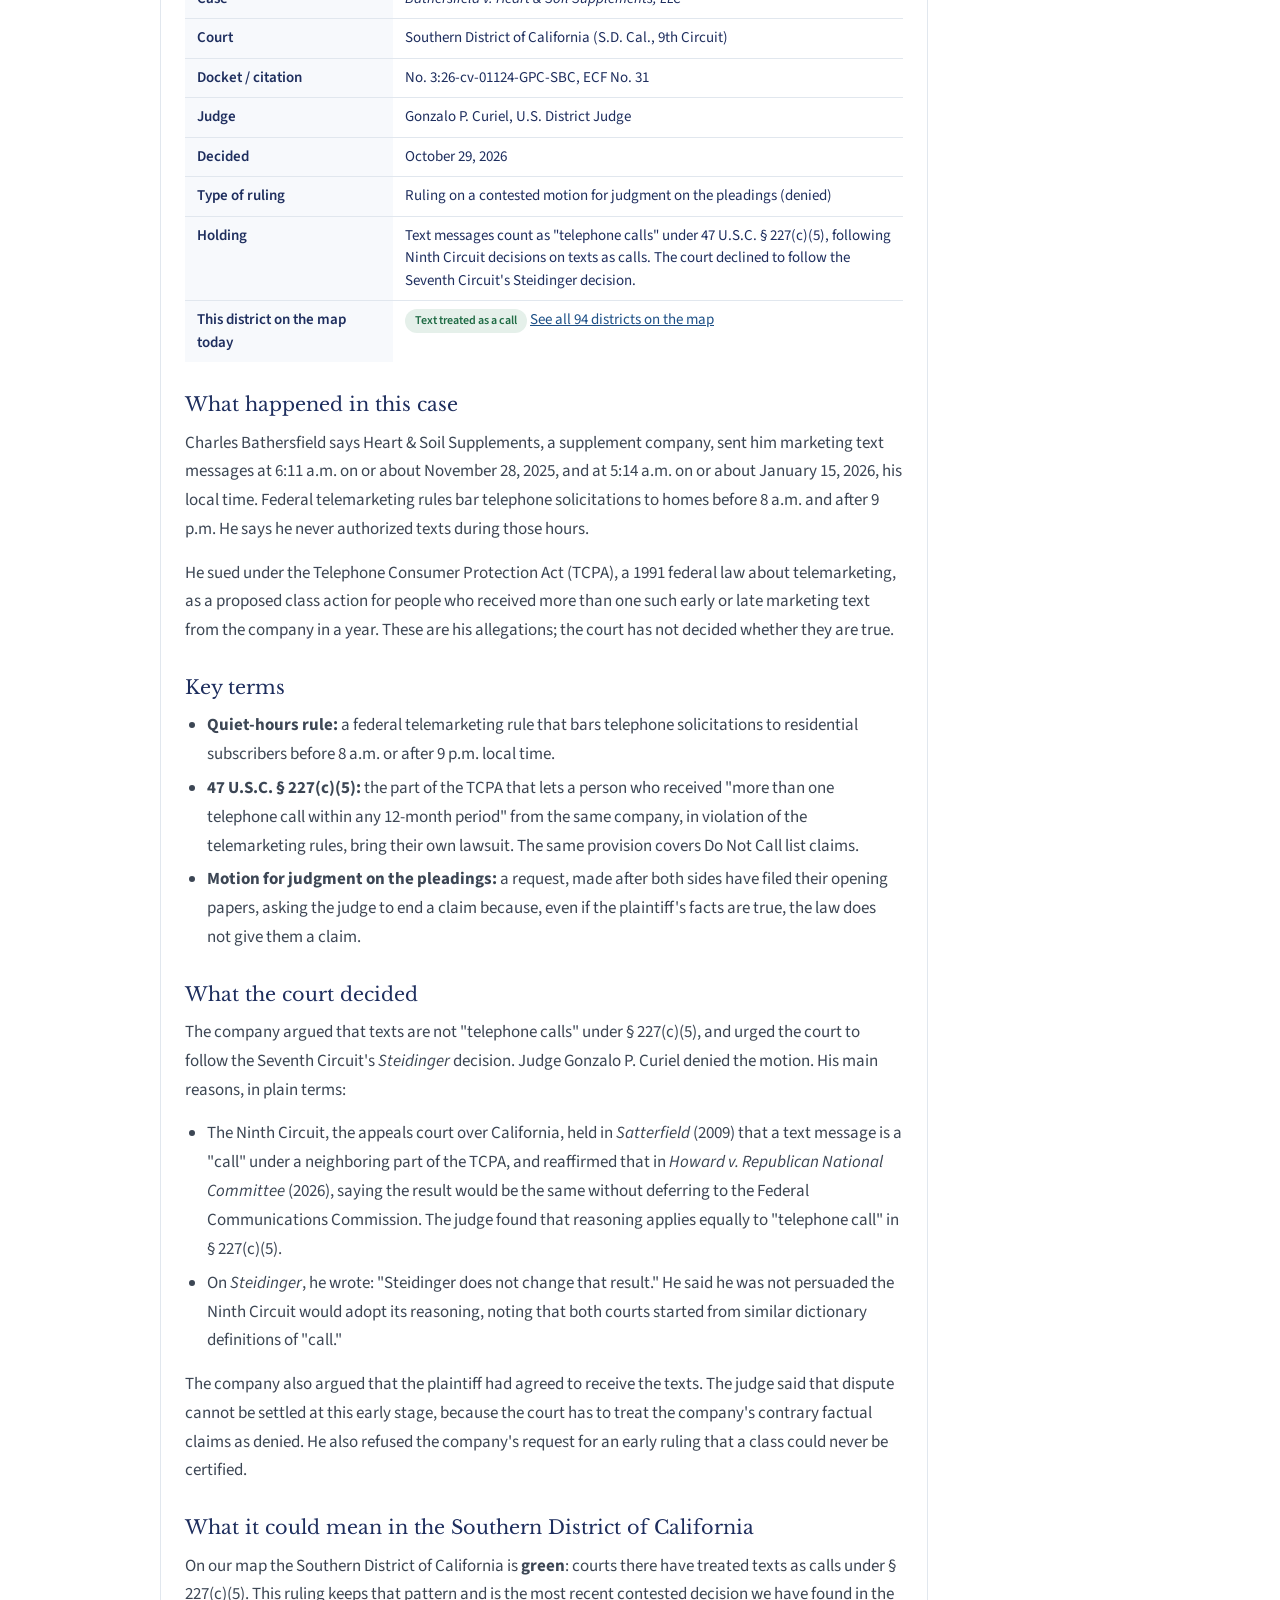
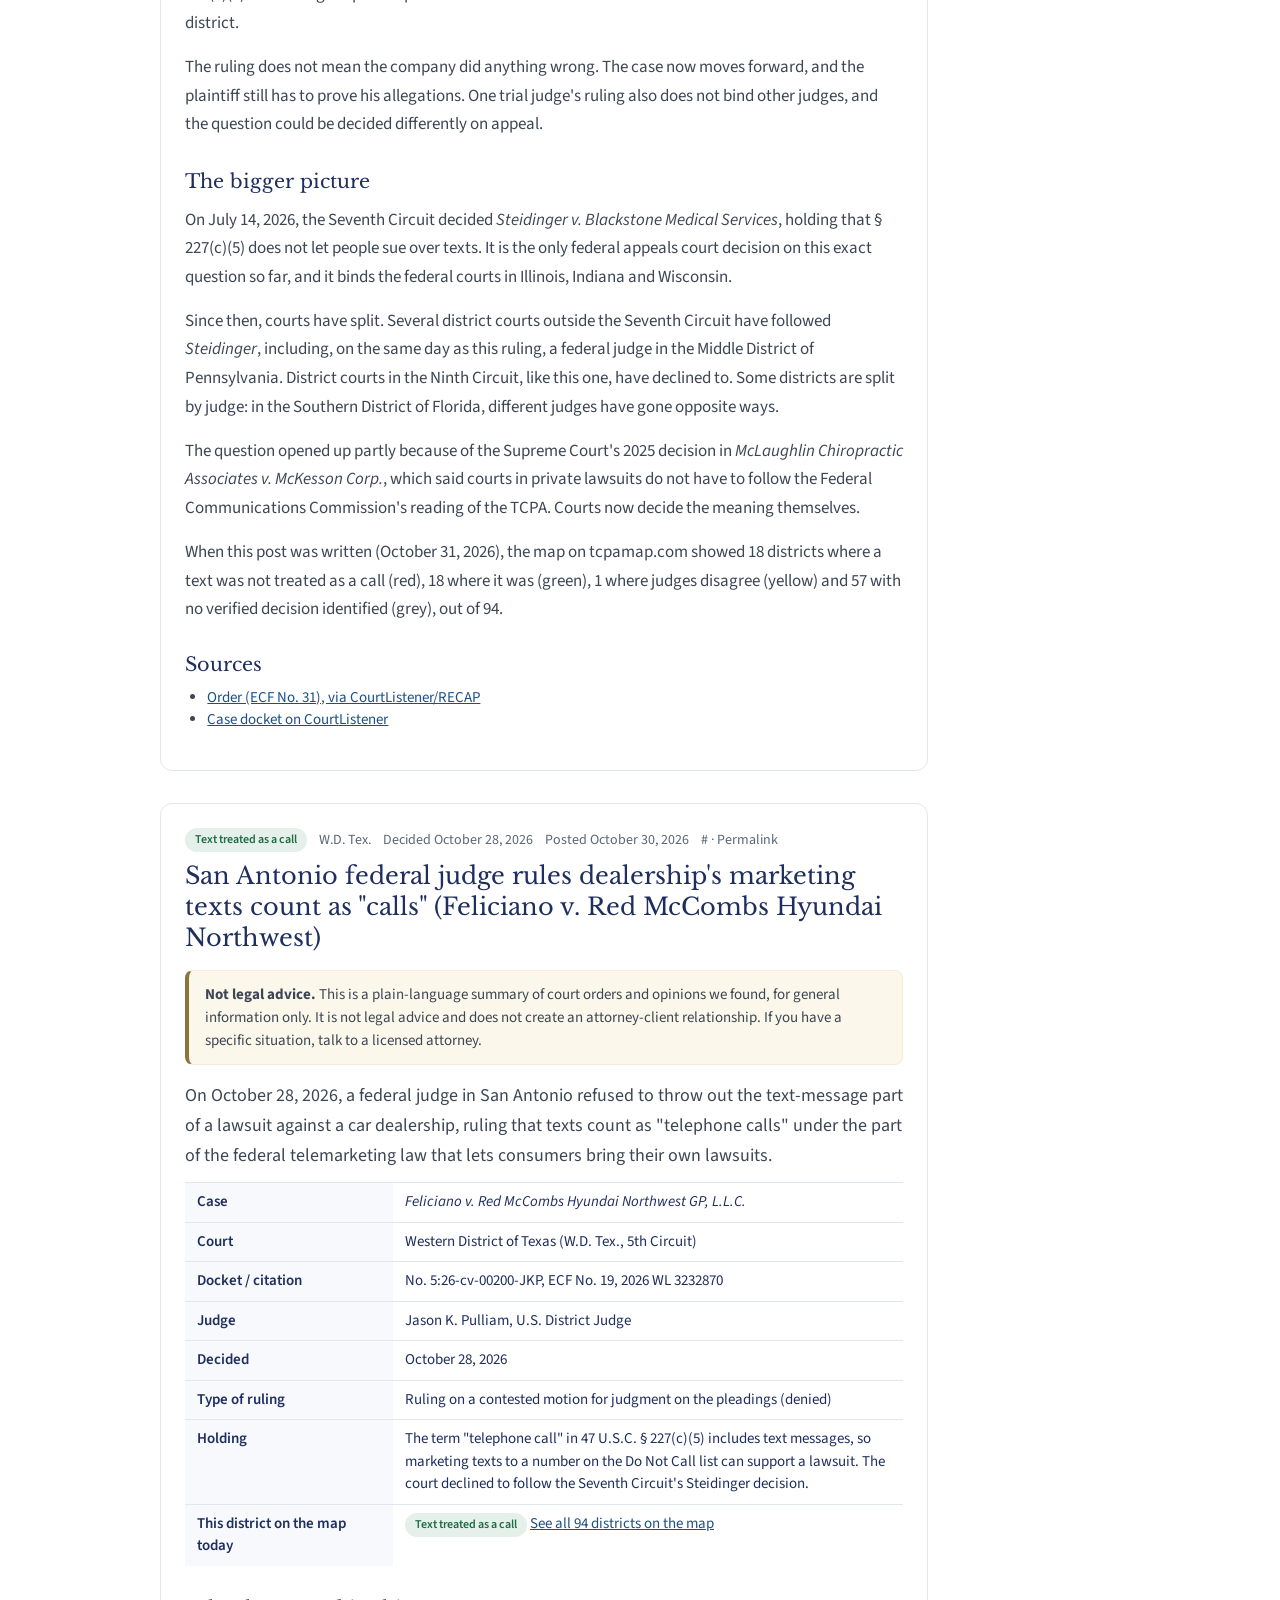
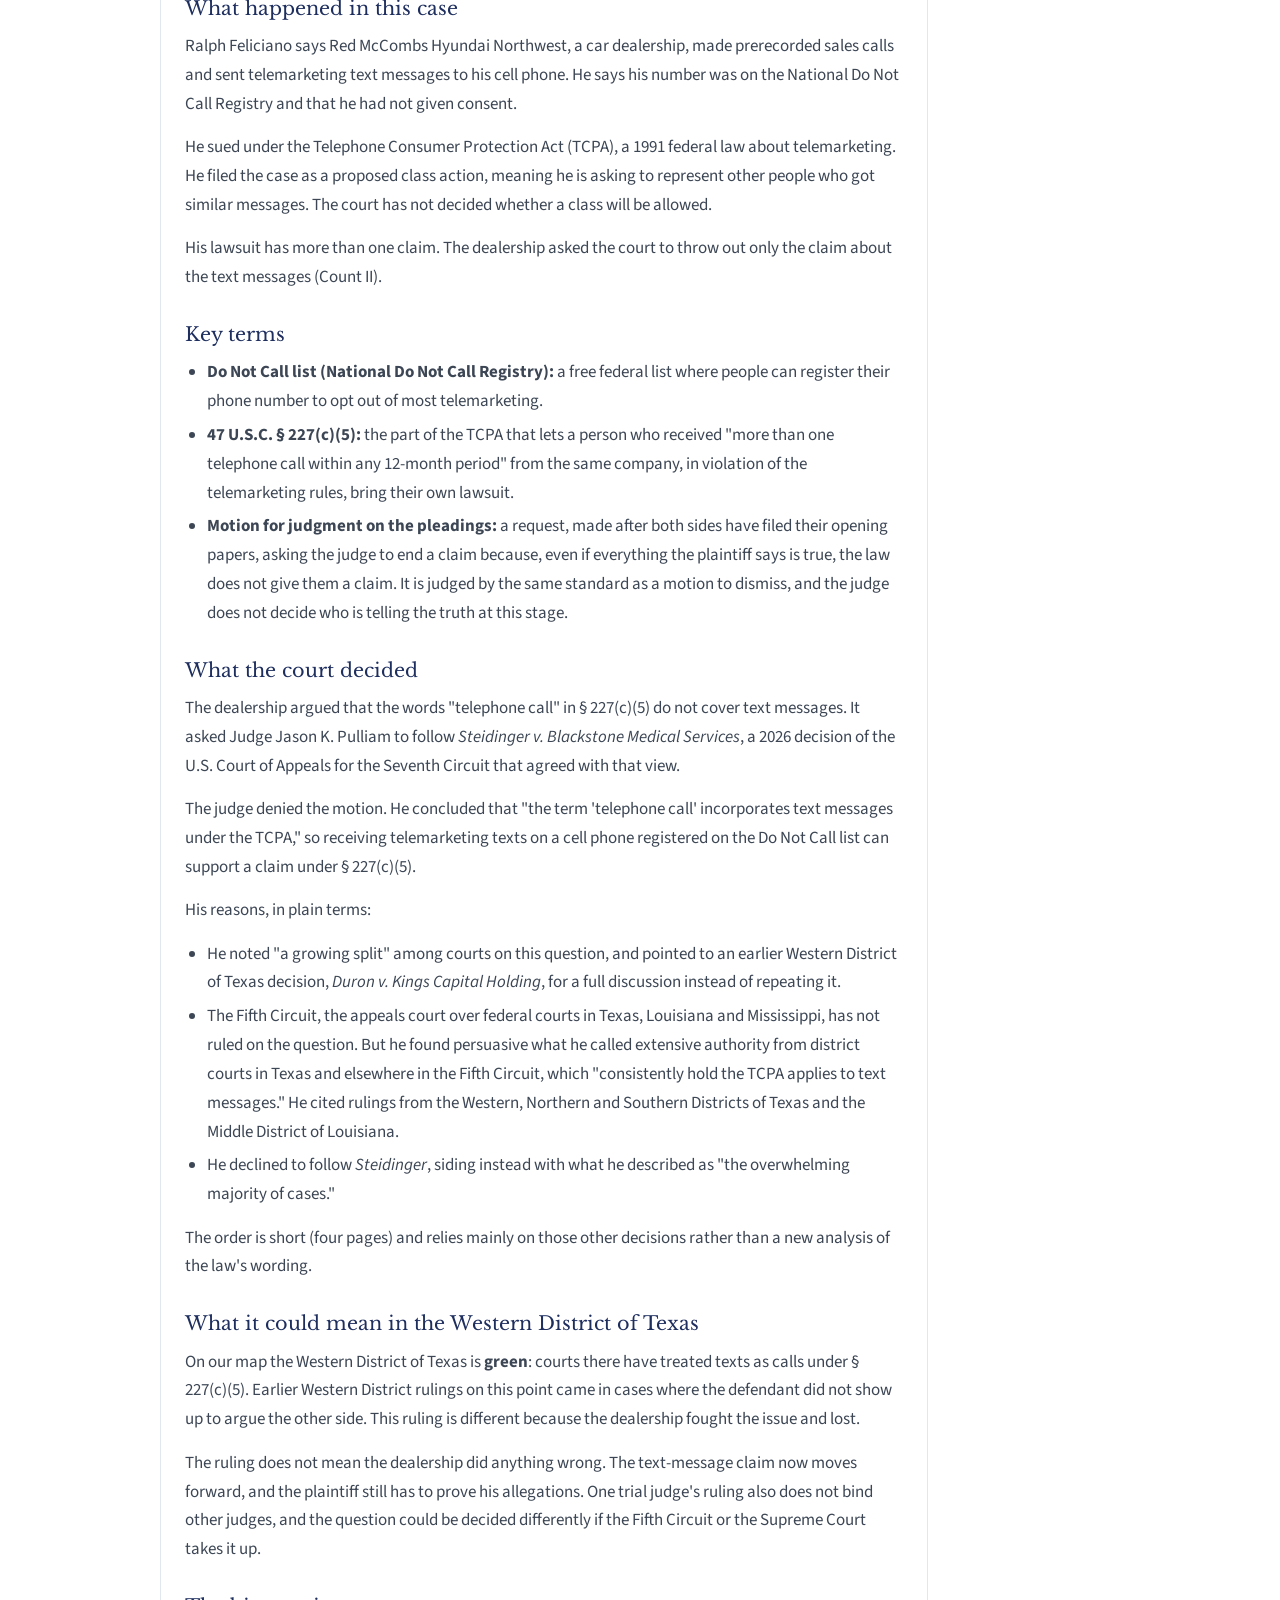
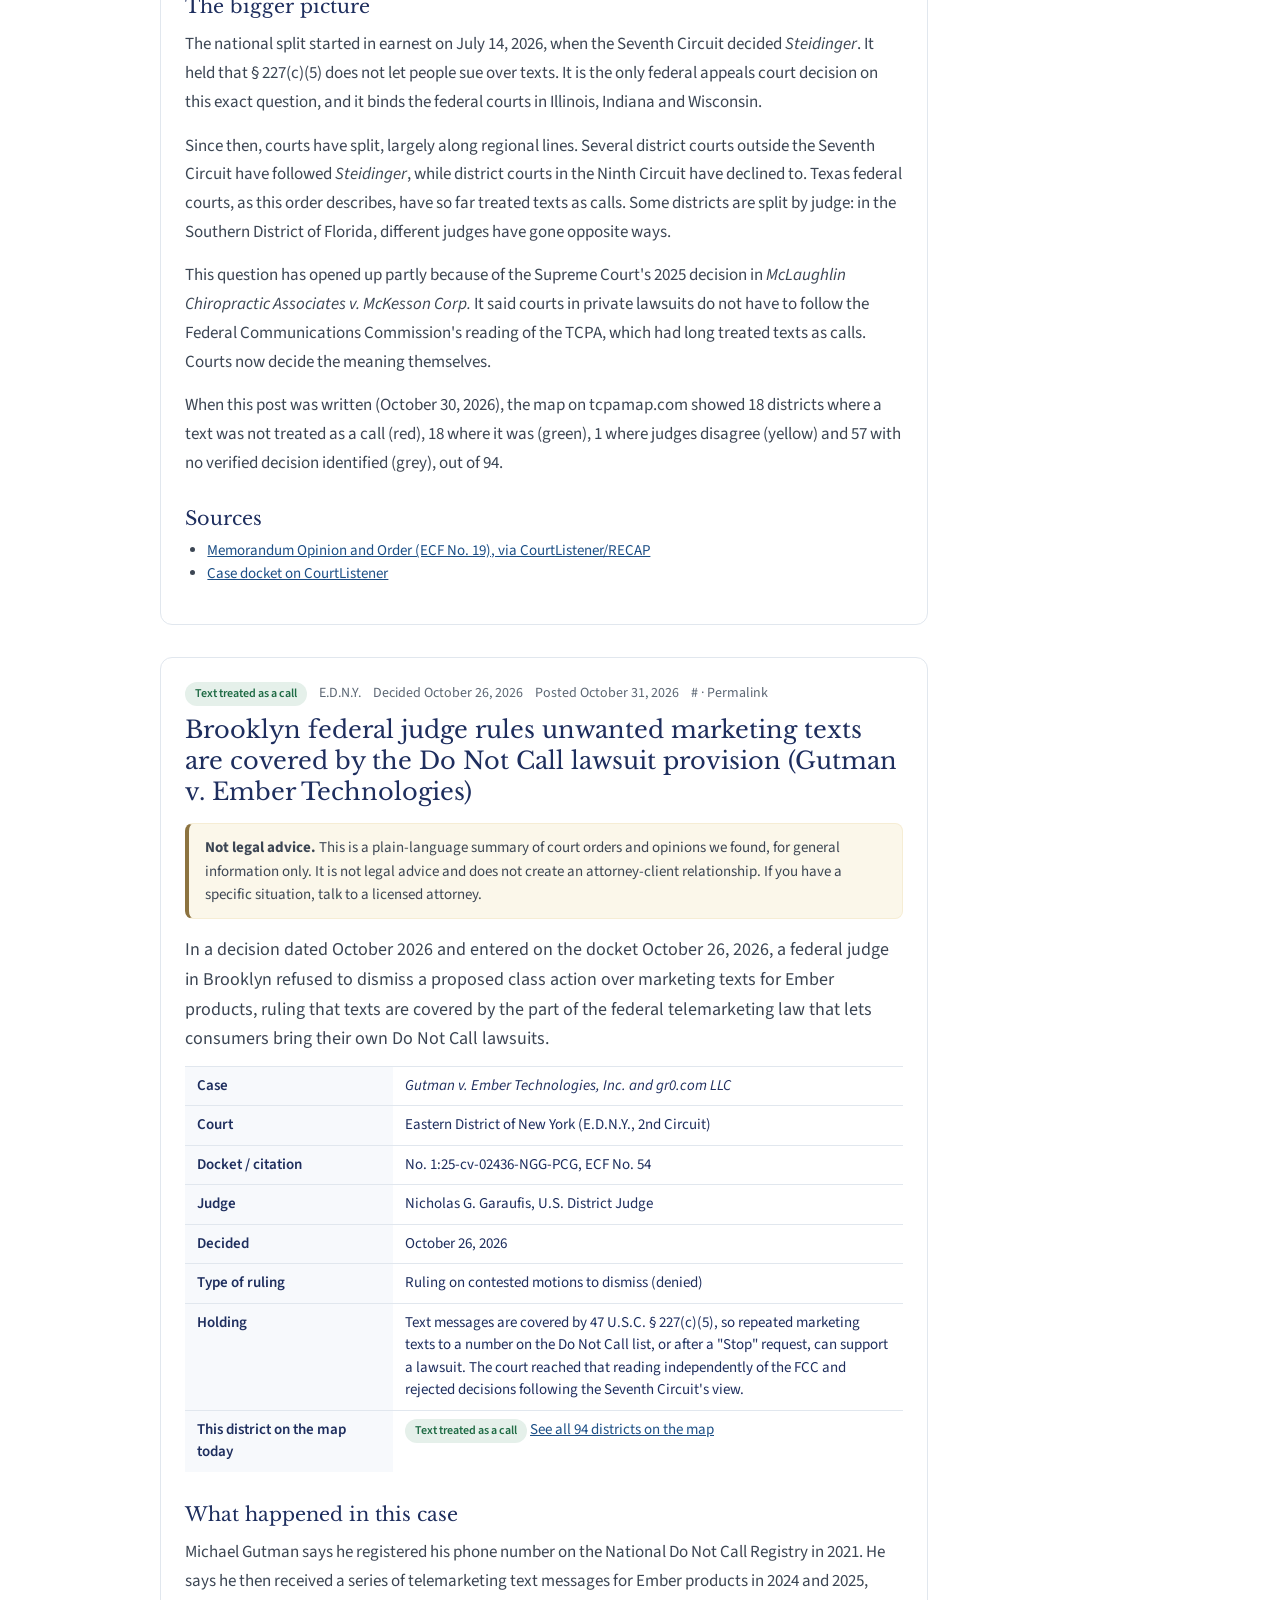
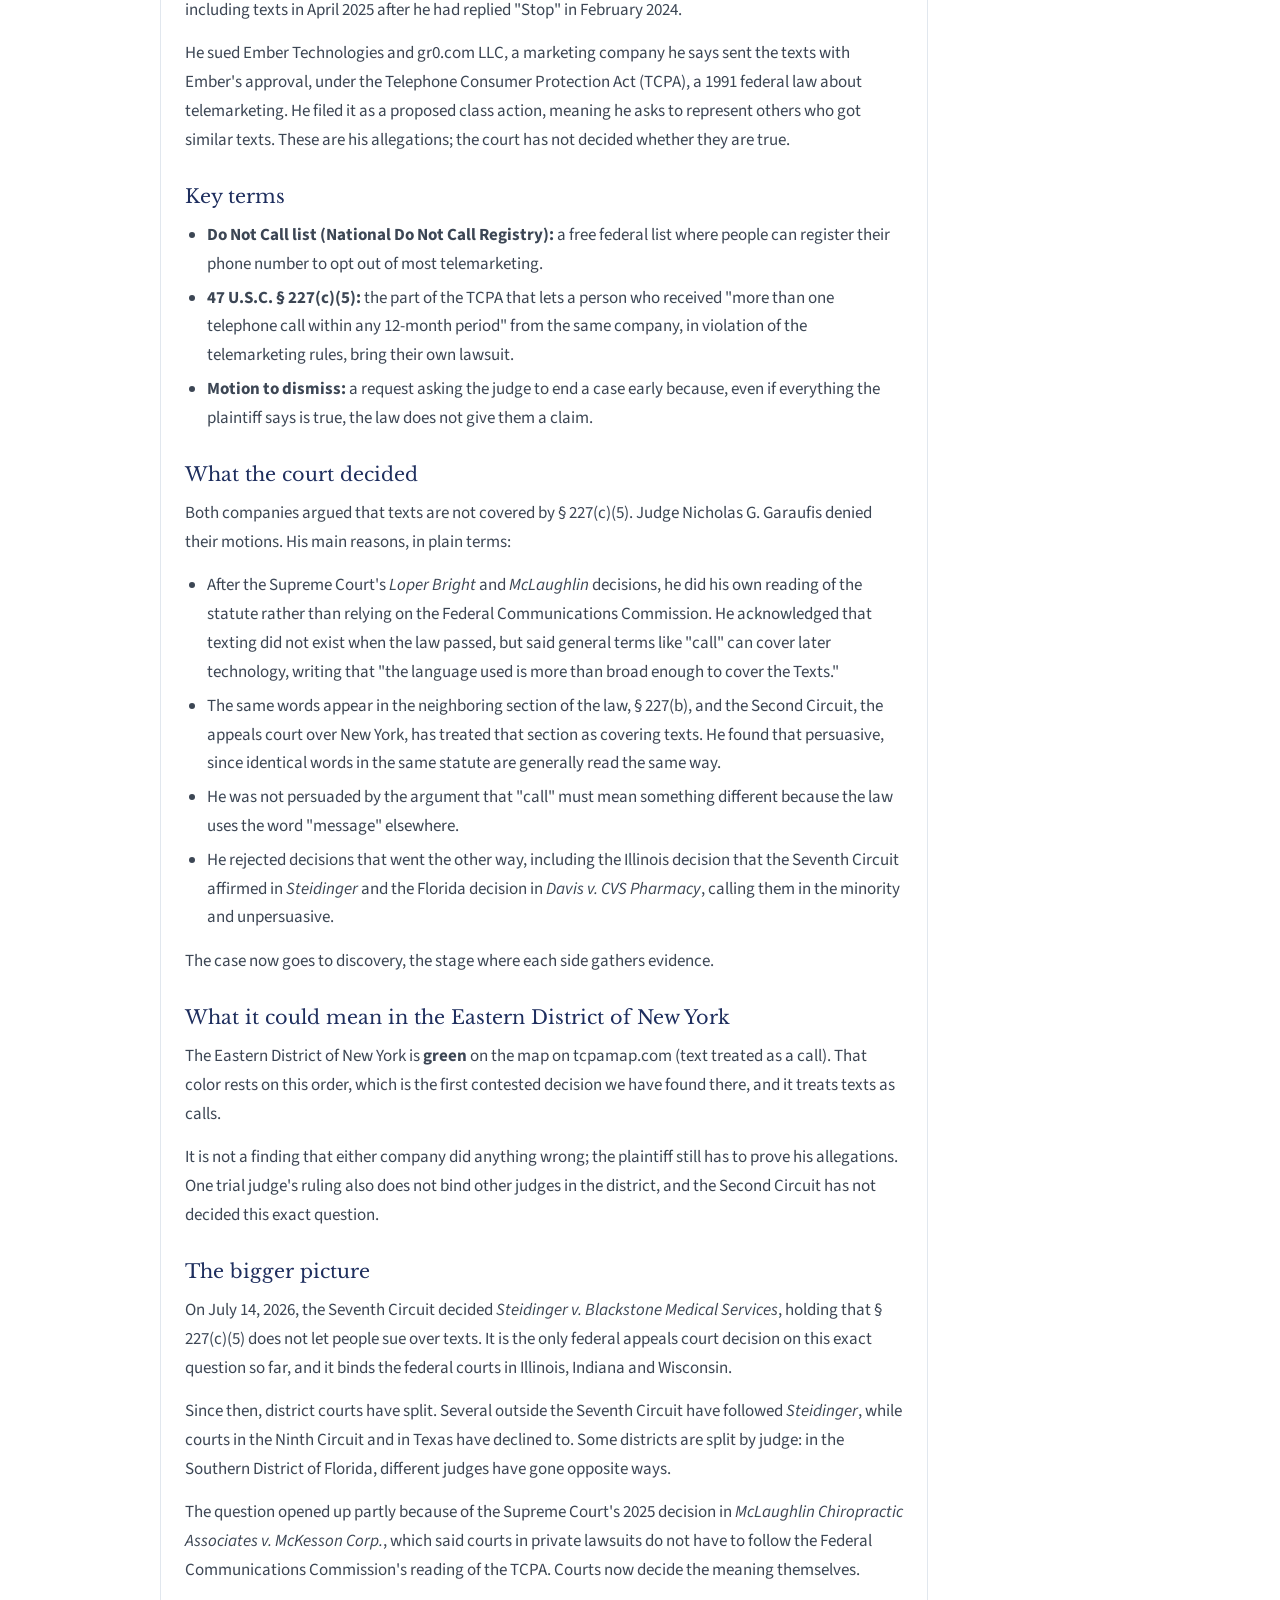
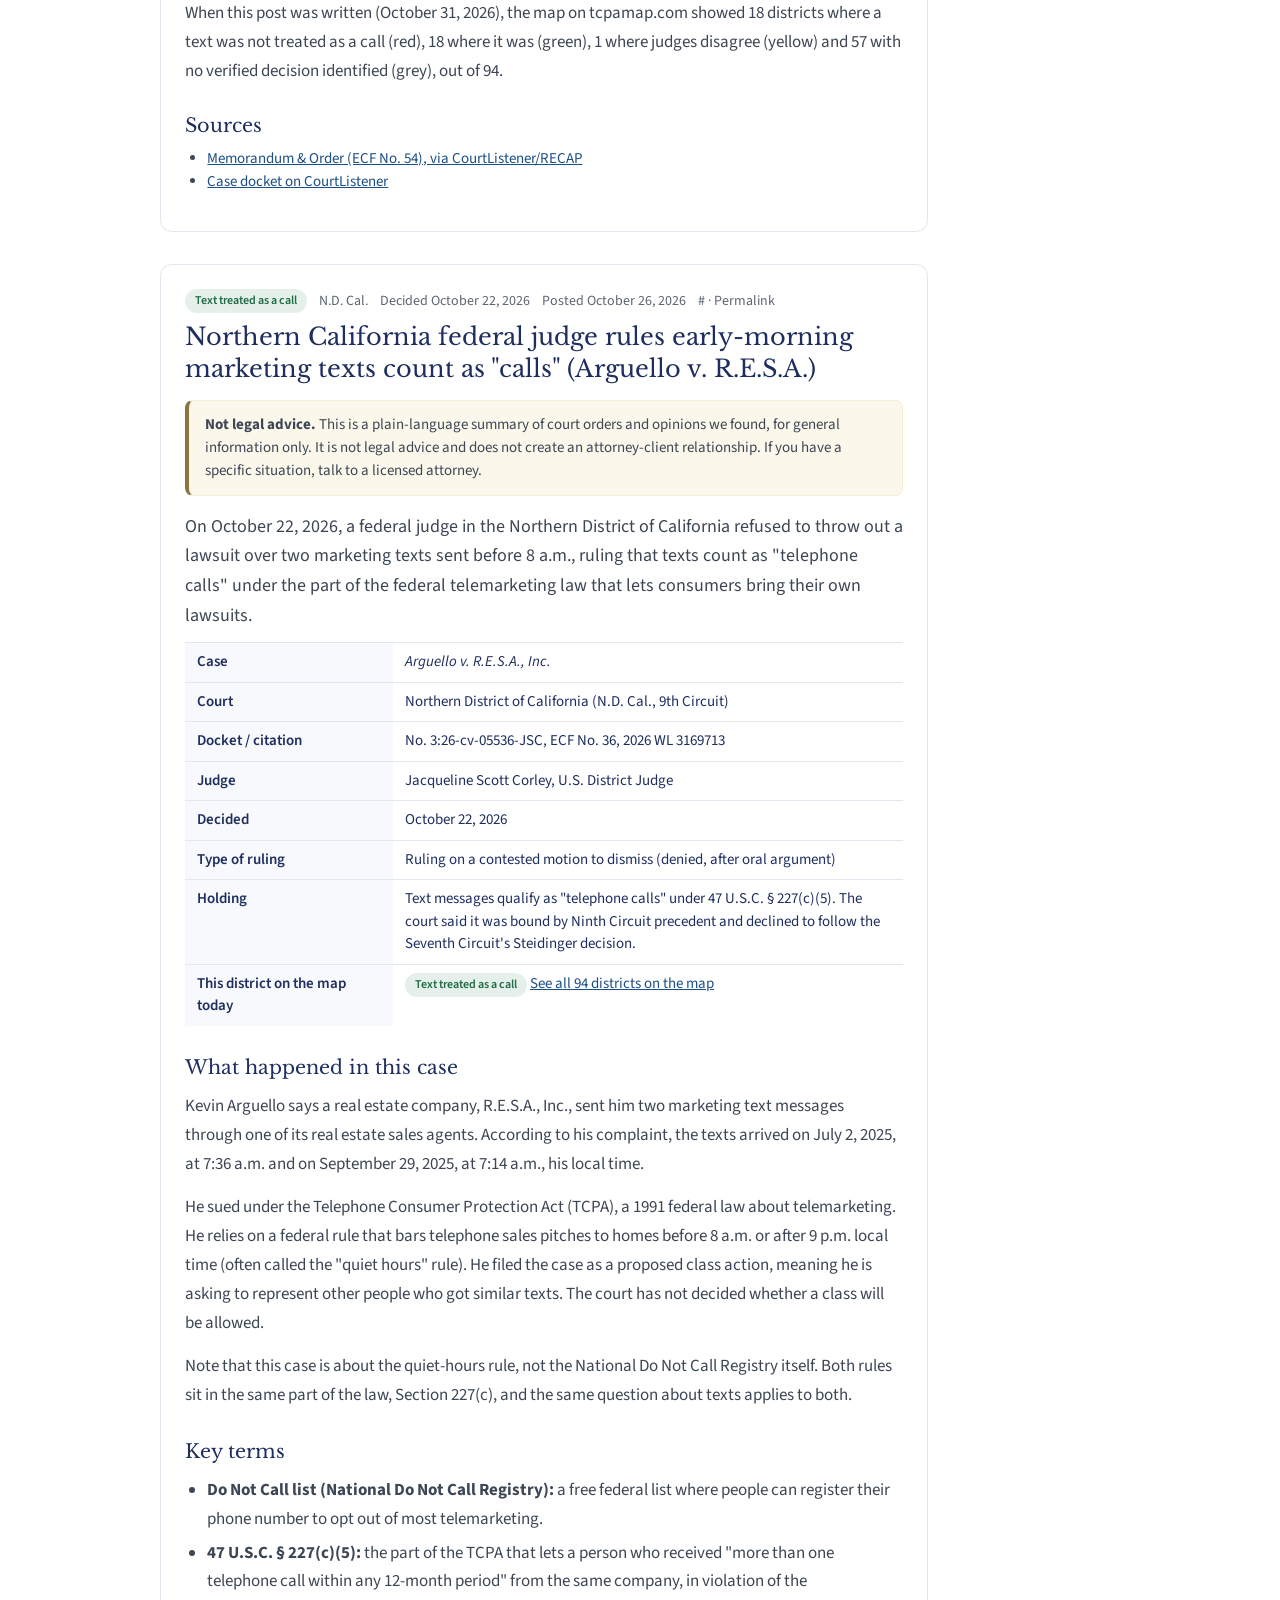
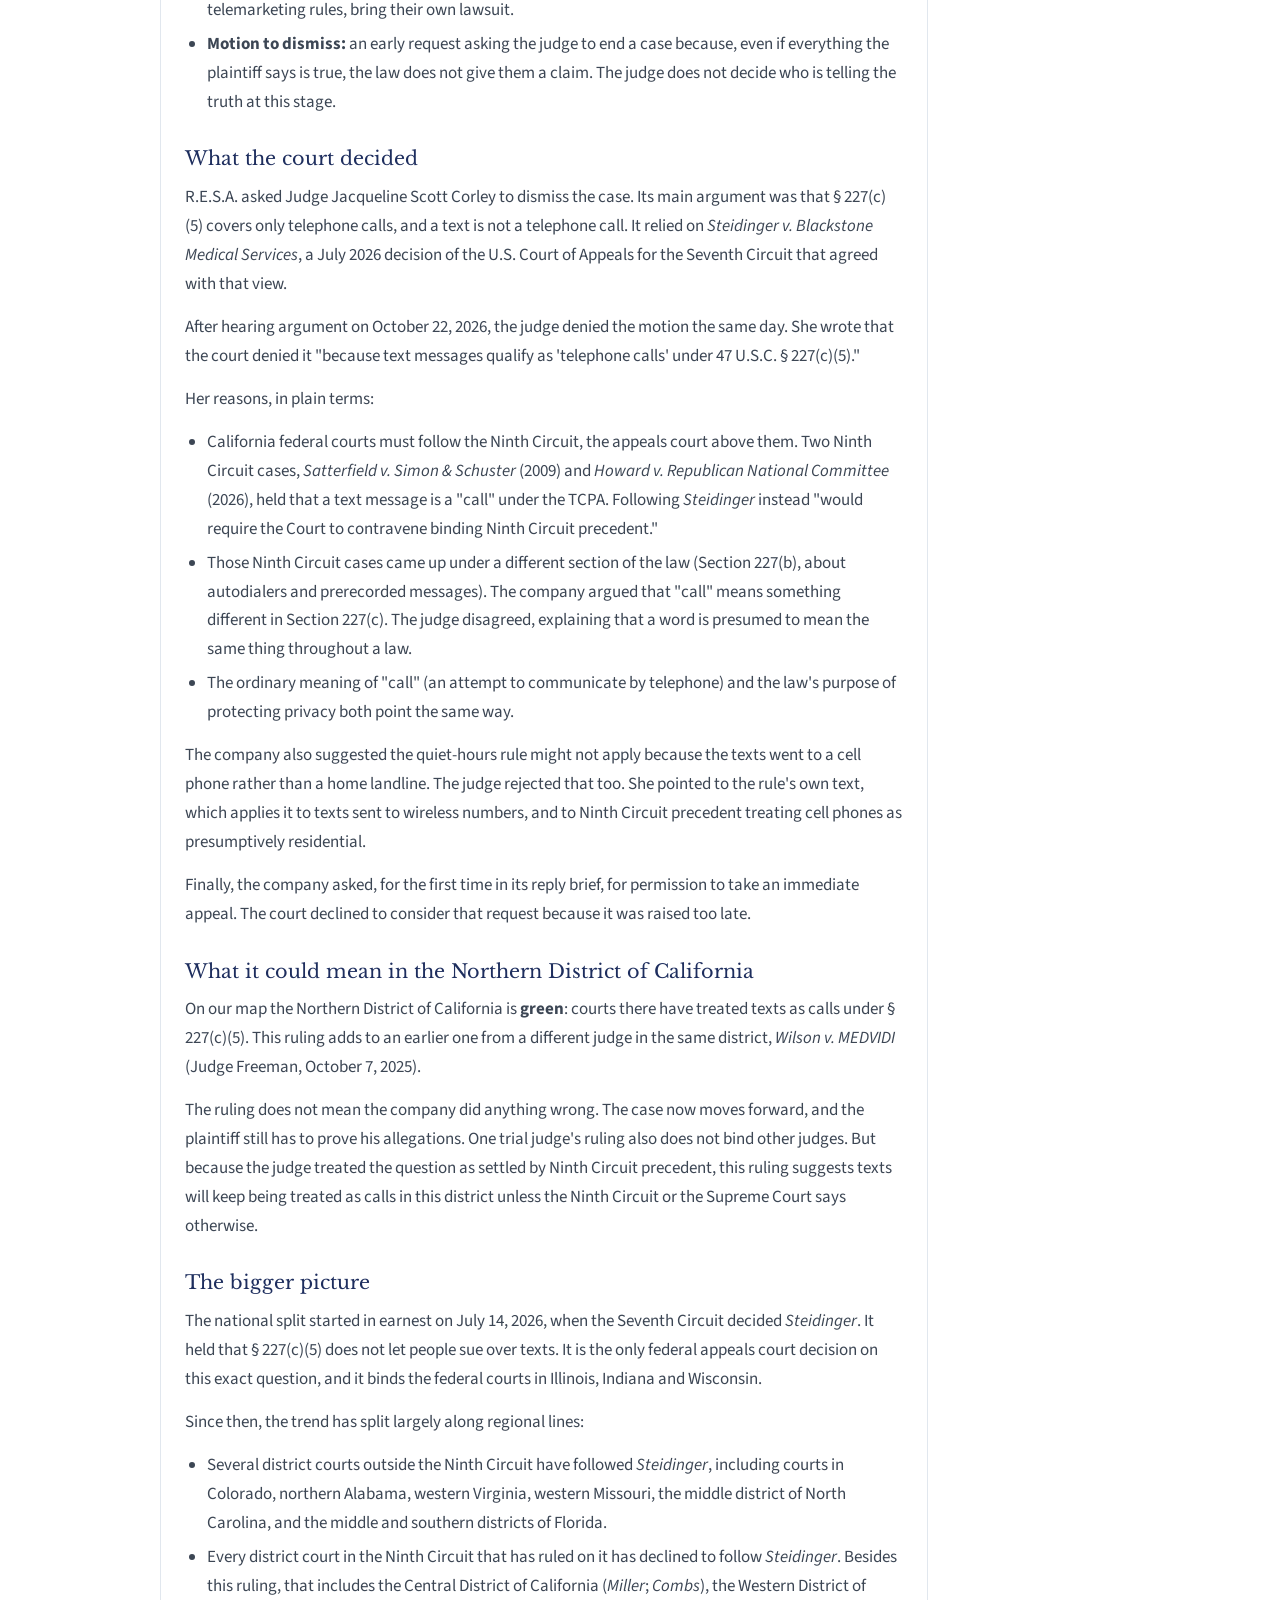
==== commit 8eccd041: "Blog index + sitemap for four new posts; zip CSV rulings for M.D. Pa. and E.D.N.Y." ====
--- a/blog/index.html
+++ b/blog/index.html
@@ -5,7 +5,7 @@
 <meta property="og:title" content="Blog: marketing texts and the Do Not Call law, in plain English"><meta property="og:description" content="Plain-language summaries of federal court orders on whether a marketing text counts as a telephone call under 47 U.S.C. § 227(c)(5). Not legal advice."><meta property="og:image" content="https://tcpamap.com/og.jpg">
 <meta name="twitter:card" content="summary_large_image">
 <link rel="icon" type="image/svg+xml" href="/favicon.svg"/><link rel="stylesheet" href="/assets/styles-BRyN_3hn.css"/>
-<script type="application/ld+json">{"@context": "https://schema.org", "@type": "Blog", "name": "TCPA text message decisions, in plain English", "url": "https://tcpamap.com/blog/", "inLanguage": "en", "isPartOf": {"@type": "WebSite", "name": "Are marketing texts telephone calls? Federal court map", "url": "https://tcpamap.com/"}, "blogPost": [{"@type": "BlogPosting", "headline": "Northern California federal judge rules early-morning marketing texts count as \"calls\" (Arguello v. R.E.S.A.)", "url": "https://tcpamap.com/blog/arguello-v-resa-nd-cal-2026-10-22/", "datePublished": "2026-10-26"}, {"@type": "BlogPosting", "headline": "Eastern California federal court treats marketing texts as \"calls\" in its first ruling on the question (Lewis v. Tenth Hall)", "url": "https://tcpamap.com/blog/lewis-v-tenth-hall-ed-cal-2026-10-21/", "datePublished": "2026-10-26"}, {"@type": "BlogPosting", "headline": "Eastern Pennsylvania federal judge says Do Not Call law covers marketing texts (Dovberg v. Haller Enterprises)", "url": "https://tcpamap.com/blog/dovberg-v-haller-ed-pa-2026-10-21/", "datePublished": "2026-10-26"}, {"@type": "BlogPosting", "headline": "Oklahoma federal judge rules marketing texts are not \"calls\" under the Do Not Call law (Reaves v. Worldwide Golf Shops)", "url": "https://tcpamap.com/blog/reaves-v-worldwide-golf-shops-wd-okla-2026-09-14/", "datePublished": "2026-10-27"}]}</script><script type="application/ld+json">{"@context": "https://schema.org", "@type": "BreadcrumbList", "itemListElement": [{"@type": "ListItem", "position": 1, "name": "Map", "item": "https://tcpamap.com/"}, {"@type": "ListItem", "position": 2, "name": "Blog", "item": "https://tcpamap.com/blog/"}]}</script>
+<script type="application/ld+json">{"@context": "https://schema.org", "@type": "Blog", "name": "TCPA text message decisions, in plain English", "url": "https://tcpamap.com/blog/", "inLanguage": "en", "isPartOf": {"@type": "WebSite", "name": "Are marketing texts telephone calls? Federal court map", "url": "https://tcpamap.com/"}, "blogPost": [{"@type": "BlogPosting", "headline": "Pennsylvania federal judge rules marketing texts are not \"calls\" under the Do Not Call lawsuit provision (Bronstin v. Happy Cabbage Analytics)", "url": "https://tcpamap.com/blog/bronstin-v-happy-cabbage-md-pa-2026-10-29/", "datePublished": "2026-10-31"}, {"@type": "BlogPosting", "headline": "San Diego federal judge rules early-morning marketing texts can be \"calls\" under the telemarketing law (Bathersfield v. Heart & Soil Supplements)", "url": "https://tcpamap.com/blog/bathersfield-v-heart-and-soil-sd-cal-2026-10-29/", "datePublished": "2026-10-31"}, {"@type": "BlogPosting", "headline": "San Antonio federal judge rules dealership's marketing texts count as \"calls\" (Feliciano v. Red McCombs Hyundai Northwest)", "url": "https://tcpamap.com/blog/feliciano-v-red-mccombs-wd-tex-2026-10-28/", "datePublished": "2026-10-30"}, {"@type": "BlogPosting", "headline": "Brooklyn federal judge rules unwanted marketing texts are covered by the Do Not Call lawsuit provision (Gutman v. Ember Technologies)", "url": "https://tcpamap.com/blog/gutman-v-ember-technologies-ed-ny-2026-10-26/", "datePublished": "2026-10-31"}, {"@type": "BlogPosting", "headline": "Northern California federal judge rules early-morning marketing texts count as \"calls\" (Arguello v. R.E.S.A.)", "url": "https://tcpamap.com/blog/arguello-v-resa-nd-cal-2026-10-22/", "datePublished": "2026-10-26"}, {"@type": "BlogPosting", "headline": "Eastern California federal court treats marketing texts as \"calls\" in its first ruling on the question (Lewis v. Tenth Hall)", "url": "https://tcpamap.com/blog/lewis-v-tenth-hall-ed-cal-2026-10-21/", "datePublished": "2026-10-26"}, {"@type": "BlogPosting", "headline": "Eastern Pennsylvania federal judge says Do Not Call law covers marketing texts (Dovberg v. Haller Enterprises)", "url": "https://tcpamap.com/blog/dovberg-v-haller-ed-pa-2026-10-21/", "datePublished": "2026-10-26"}, {"@type": "BlogPosting", "headline": "Oklahoma federal judge rules marketing texts are not \"calls\" under the Do Not Call law (Reaves v. Worldwide Golf Shops)", "url": "https://tcpamap.com/blog/reaves-v-worldwide-golf-shops-wd-okla-2026-09-14/", "datePublished": "2026-10-27"}]}</script><script type="application/ld+json">{"@context": "https://schema.org", "@type": "BreadcrumbList", "itemListElement": [{"@type": "ListItem", "position": 1, "name": "Map", "item": "https://tcpamap.com/"}, {"@type": "ListItem", "position": 2, "name": "Blog", "item": "https://tcpamap.com/blog/"}]}</script>
 <style>
 .blog-disc{border:1px solid var(--color-split-soft);background:#fbf7ea;border-left:4px solid var(--color-split);border-radius:.5rem;padding:.75rem 1rem;font-size:.9375rem;line-height:1.55;color:#3c4654;margin:1rem 0}
 .blog-card{border:1px solid var(--color-line);border-radius:var(--radius-card,.75rem);background:#fff;padding:1.5rem;margin-top:2rem}
@@ -24,12 +24,152 @@
 .blog-src{font-size:.9375rem;color:#3c4654}.blog-toc li{margin:.35rem 0;font-size:1.0625rem}
 .blog-intro p{margin:0 0 .9rem}
 @media (max-width:640px){.blog-facts th{width:auto}.blog-card{padding:1.1rem}}
-</style></head><body><div class="min-h-screen"><header class="th-bar th-w5"><style>html{scroll-padding-top:6rem}.th-bar{position:sticky;top:0;z-index:1100;background:#fff;border-bottom:1px solid var(--color-line);box-shadow:0 1px 3px rgba(30,46,94,.07)}.th-in{position:relative;max-width:72rem;margin:0 auto;display:flex;align-items:center;gap:1.25rem;min-height:4.5rem;padding:.625rem 1.25rem}.th-w5 .th-in,.th-w5+.th-sub p{max-width:64rem}.th-brand{display:flex;align-items:center;gap:.7rem;flex-shrink:0;color:var(--color-ink);text-decoration:none}.th-brand:hover .th-name{text-decoration:underline;text-underline-offset:.2em}.th-logo{display:block;width:2.25rem;height:2.25rem;flex-shrink:0}.th-words{display:flex;flex-direction:column;min-width:0;line-height:1.1}.th-name{font-family:var(--font-display);font-size:1.3rem;font-weight:700;letter-spacing:-.01em;white-space:nowrap}.th-tag{margin-top:.25rem;font-size:.78rem;color:var(--color-muted);white-space:nowrap}.th-nav{display:flex;align-items:center;gap:.25rem;margin-left:auto}.th-link{display:inline-flex;align-items:center;height:2.75rem;padding:0 .9rem;border-radius:.5rem;color:var(--color-ink);font-size:1rem;font-weight:600;text-decoration:none;white-space:nowrap}.th-link:hover{background:#f4f7fb}.th-link[aria-current]{background:#eef2f8;text-decoration:underline;text-decoration-thickness:2px;text-underline-offset:.45em}.th-link:focus-visible,.th-brand:focus-visible,.th-burger:focus-visible{outline:2px solid #1c6eae;outline-offset:2px}.th-cta{display:flex;align-items:center;flex-shrink:0;padding-left:1.25rem;border-left:1px solid var(--color-line)}.th-menu{display:none}.th-burger{display:flex;align-items:center;justify-content:center;width:2.75rem;height:2.75rem;list-style:none;border:1px solid var(--color-line);border-radius:.5rem;color:var(--color-ink);cursor:pointer;user-select:none}.th-burger::-webkit-details-marker{display:none}.th-burger::marker{content:none}.th-burger svg{width:1.4rem;height:1.4rem}.th-x,.th-menu[open] .th-bars{display:none}.th-menu[open] .th-x{display:block}.th-menu[open] .th-burger{background:#f4f7fb}.th-drop{position:absolute;left:0;right:0;top:100%;display:flex;flex-direction:column;gap:.25rem;padding:.5rem 1.25rem 1rem;background:#fff;border-bottom:1px solid var(--color-line);box-shadow:0 10px 18px rgba(30,46,94,.10)}.th-drop .th-link{height:3rem;padding:0 .75rem}.th-sub{background:#f7f9fc;border-bottom:1px solid var(--color-line)}.th-sub p{max-width:72rem;margin:0 auto;padding:.45rem 1.25rem}@media (min-width:640px){.th-in,.th-sub p{padding-left:2rem;padding-right:2rem}}@media (max-width:899px){.th-nav,.th-tag{display:none}.th-menu{display:block}.th-in{gap:.75rem;padding-top:.5rem;padding-bottom:.5rem;min-height:4rem}.th-brand{margin-right:auto}.th-cta{padding-left:0;border-left:0}}@media (max-width:559px){.th-bar{position:relative}.th-in{flex-wrap:wrap;gap:0 .5rem;min-height:0;padding:0 1.25rem}.th-brand,.th-menu{height:4rem;display:flex;align-items:center}.th-logo{width:2rem;height:2rem}.th-name{font-size:1.15rem}.th-drop{top:4rem;padding:.5rem 1.25rem 1rem}.th-cta{order:3;flex-basis:100%;justify-content:center;padding:.625rem 0 .75rem;border-top:1px solid var(--color-line)}}</style><div class="th-in"><a class="th-brand" href="/"><img src="/favicon.svg" alt="" width="36" height="36" class="th-logo"/><span class="th-words"><span class="th-name">TCPA Map</span><span class="th-tag">Are marketing texts calls? Federal court map</span></span></a><nav class="th-nav" aria-label="Main"><a class="th-link" href="/">Map</a><a class="th-link" href="/removed-cases">All cases</a><a class="th-link" href="/blog/" aria-current="page">Blog</a></nav><details class="th-menu"><summary class="th-burger" aria-label="Menu"><svg class="th-bars" viewBox="0 0 20 20" aria-hidden="true" fill="none" stroke="currentColor" stroke-width="1.8"><path d="M3 5.5h14M3 10h14M3 14.5h14" stroke-linecap="round" stroke-linejoin="round"></path></svg><svg class="th-x" viewBox="0 0 20 20" aria-hidden="true" fill="none" stroke="currentColor" stroke-width="1.8"><path d="M5 5l10 10M15 5 5 15" stroke-linecap="round" stroke-linejoin="round"></path></svg></summary><nav class="th-drop" aria-label="Main menu"><a class="th-link" href="/">Map</a><a class="th-link" href="/removed-cases">All cases</a><a class="th-link" href="/blog/" aria-current="page">Blog</a></nav></details></div></header><div class="th-sub"><p class="text-sm text-muted">§ 227(c)(5) review · plain-English blog</p></div><main class="mx-auto max-w-5xl px-5 py-10 sm:px-8"><p class="text-sm text-muted">Blog · 4 posts · updated October 27, 2026</p>
+</style></head><body><div class="min-h-screen"><header class="th-bar th-w5"><style>html{scroll-padding-top:6rem}.th-bar{position:sticky;top:0;z-index:1100;background:#fff;border-bottom:1px solid var(--color-line);box-shadow:0 1px 3px rgba(30,46,94,.07)}.th-in{position:relative;max-width:72rem;margin:0 auto;display:flex;align-items:center;gap:1.25rem;min-height:4.5rem;padding:.625rem 1.25rem}.th-w5 .th-in,.th-w5+.th-sub p{max-width:64rem}.th-brand{display:flex;align-items:center;gap:.7rem;flex-shrink:0;color:var(--color-ink);text-decoration:none}.th-brand:hover .th-name{text-decoration:underline;text-underline-offset:.2em}.th-logo{display:block;width:2.25rem;height:2.25rem;flex-shrink:0}.th-words{display:flex;flex-direction:column;min-width:0;line-height:1.1}.th-name{font-family:var(--font-display);font-size:1.3rem;font-weight:700;letter-spacing:-.01em;white-space:nowrap}.th-tag{margin-top:.25rem;font-size:.78rem;color:var(--color-muted);white-space:nowrap}.th-nav{display:flex;align-items:center;gap:.25rem;margin-left:auto}.th-link{display:inline-flex;align-items:center;height:2.75rem;padding:0 .9rem;border-radius:.5rem;color:var(--color-ink);font-size:1rem;font-weight:600;text-decoration:none;white-space:nowrap}.th-link:hover{background:#f4f7fb}.th-link[aria-current]{background:#eef2f8;text-decoration:underline;text-decoration-thickness:2px;text-underline-offset:.45em}.th-link:focus-visible,.th-brand:focus-visible,.th-burger:focus-visible{outline:2px solid #1c6eae;outline-offset:2px}.th-cta{display:flex;align-items:center;flex-shrink:0;padding-left:1.25rem;border-left:1px solid var(--color-line)}.th-menu{display:none}.th-burger{display:flex;align-items:center;justify-content:center;width:2.75rem;height:2.75rem;list-style:none;border:1px solid var(--color-line);border-radius:.5rem;color:var(--color-ink);cursor:pointer;user-select:none}.th-burger::-webkit-details-marker{display:none}.th-burger::marker{content:none}.th-burger svg{width:1.4rem;height:1.4rem}.th-x,.th-menu[open] .th-bars{display:none}.th-menu[open] .th-x{display:block}.th-menu[open] .th-burger{background:#f4f7fb}.th-drop{position:absolute;left:0;right:0;top:100%;display:flex;flex-direction:column;gap:.25rem;padding:.5rem 1.25rem 1rem;background:#fff;border-bottom:1px solid var(--color-line);box-shadow:0 10px 18px rgba(30,46,94,.10)}.th-drop .th-link{height:3rem;padding:0 .75rem}.th-sub{background:#f7f9fc;border-bottom:1px solid var(--color-line)}.th-sub p{max-width:72rem;margin:0 auto;padding:.45rem 1.25rem}@media (min-width:640px){.th-in,.th-sub p{padding-left:2rem;padding-right:2rem}}@media (max-width:899px){.th-nav,.th-tag{display:none}.th-menu{display:block}.th-in{gap:.75rem;padding-top:.5rem;padding-bottom:.5rem;min-height:4rem}.th-brand{margin-right:auto}.th-cta{padding-left:0;border-left:0}}@media (max-width:559px){.th-bar{position:relative}.th-in{flex-wrap:wrap;gap:0 .5rem;min-height:0;padding:0 1.25rem}.th-brand,.th-menu{height:4rem;display:flex;align-items:center}.th-logo{width:2rem;height:2rem}.th-name{font-size:1.15rem}.th-drop{top:4rem;padding:.5rem 1.25rem 1rem}.th-cta{order:3;flex-basis:100%;justify-content:center;padding:.625rem 0 .75rem;border-top:1px solid var(--color-line)}}</style><div class="th-in"><a class="th-brand" href="/"><img src="/favicon.svg" alt="" width="36" height="36" class="th-logo"/><span class="th-words"><span class="th-name">TCPA Map</span><span class="th-tag">Are marketing texts calls? Federal court map</span></span></a><nav class="th-nav" aria-label="Main"><a class="th-link" href="/">Map</a><a class="th-link" href="/removed-cases">All cases</a><a class="th-link" href="/blog/" aria-current="page">Blog</a></nav><details class="th-menu"><summary class="th-burger" aria-label="Menu"><svg class="th-bars" viewBox="0 0 20 20" aria-hidden="true" fill="none" stroke="currentColor" stroke-width="1.8"><path d="M3 5.5h14M3 10h14M3 14.5h14" stroke-linecap="round" stroke-linejoin="round"></path></svg><svg class="th-x" viewBox="0 0 20 20" aria-hidden="true" fill="none" stroke="currentColor" stroke-width="1.8"><path d="M5 5l10 10M15 5 5 15" stroke-linecap="round" stroke-linejoin="round"></path></svg></summary><nav class="th-drop" aria-label="Main menu"><a class="th-link" href="/">Map</a><a class="th-link" href="/removed-cases">All cases</a><a class="th-link" href="/blog/" aria-current="page">Blog</a></nav></details></div></header><div class="th-sub"><p class="text-sm text-muted">§ 227(c)(5) review · plain-English blog</p></div><main class="mx-auto max-w-5xl px-5 py-10 sm:px-8"><p class="text-sm text-muted">Blog · 8 posts · updated October 31, 2026</p>
 <h1 class="mt-2 font-display text-4xl leading-tight text-ink">Texts and the Do Not Call law, in plain English</h1>
 <div class="blog-intro mt-5 max-w-3xl space-y-4 text-lg leading-relaxed text-[#3c4654]"><p>Short summaries of new federal court orders on one question: does a marketing text count as a “telephone call” under 47 U.S.C. § 227(c)(5)? Each post covers one decision: what the case was about, what the judge decided, what it could mean in that court's district, and how it fits the national picture.</p>
 <p>The colored label on each post is that district's status on <a href="/">the map</a> today: <span class="inline-block rounded-full px-2.5 py-1 text-xs font-semibold bg-is-call-soft text-is-call">Text treated as a call</span> <span class="inline-block rounded-full px-2.5 py-1 text-xs font-semibold bg-not-call-soft text-not-call">Text not treated as a call</span> <span class="inline-block rounded-full px-2.5 py-1 text-xs font-semibold bg-split-soft text-split">Judges disagree</span> <span class="inline-block rounded-full px-2.5 py-1 text-xs font-semibold bg-open-soft text-muted">No verified decision identified</span>. One trial judge's order decides the case in front of that judge. It does not bind other judges, and it can change on appeal. These posts report what courts said. They do not predict how any other case will come out.</p></div>
 <div class="blog-disc max-w-3xl"><strong>Not legal advice.</strong> This is a plain-language summary of court orders and opinions we found, for general information only. It is not legal advice and does not create an attorney-client relationship. If you have a specific situation, talk to a licensed attorney.</div>
-<div class="blog-card max-w-3xl"><h2 style="font-size:1.25rem;margin-top:0">Posts (newest first)</h2><ul class="blog-toc"><li><a href="#arguello-v-resa-nd-cal-2026-10-22">Northern California federal judge rules early-morning marketing texts count as "calls" (Arguello v. R.E.S.A.)</a> <span class="text-sm text-muted">(N.D. Cal., decided October 22, 2026)</span></li><li><a href="#lewis-v-tenth-hall-ed-cal-2026-10-21">Eastern California federal court treats marketing texts as "calls" in its first ruling on the question (Lewis v. Tenth Hall)</a> <span class="text-sm text-muted">(E.D. Cal., decided October 21, 2026)</span></li><li><a href="#dovberg-v-haller-ed-pa-2026-10-21">Eastern Pennsylvania federal judge says Do Not Call law covers marketing texts (Dovberg v. Haller Enterprises)</a> <span class="text-sm text-muted">(E.D. Pa., decided October 21, 2026)</span></li><li><a href="#reaves-v-worldwide-golf-shops-wd-okla-2026-09-14">Oklahoma federal judge rules marketing texts are not "calls" under the Do Not Call law (Reaves v. Worldwide Golf Shops)</a> <span class="text-sm text-muted">(W.D. Okla., decided September 14, 2026)</span></li></ul></div><div class="max-w-3xl"><article class="blog-card" id="arguello-v-resa-nd-cal-2026-10-22">
+<div class="blog-card max-w-3xl"><h2 style="font-size:1.25rem;margin-top:0">Posts (newest first)</h2><ul class="blog-toc"><li><a href="#bronstin-v-happy-cabbage-md-pa-2026-10-29">Pennsylvania federal judge rules marketing texts are not "calls" under the Do Not Call lawsuit provision (Bronstin v. Happy Cabbage Analytics)</a> <span class="text-sm text-muted">(M.D. Pa., decided October 29, 2026)</span></li><li><a href="#bathersfield-v-heart-and-soil-sd-cal-2026-10-29">San Diego federal judge rules early-morning marketing texts can be "calls" under the telemarketing law (Bathersfield v. Heart &amp; Soil Supplements)</a> <span class="text-sm text-muted">(S.D. Cal., decided October 29, 2026)</span></li><li><a href="#feliciano-v-red-mccombs-wd-tex-2026-10-28">San Antonio federal judge rules dealership's marketing texts count as "calls" (Feliciano v. Red McCombs Hyundai Northwest)</a> <span class="text-sm text-muted">(W.D. Tex., decided October 28, 2026)</span></li><li><a href="#gutman-v-ember-technologies-ed-ny-2026-10-26">Brooklyn federal judge rules unwanted marketing texts are covered by the Do Not Call lawsuit provision (Gutman v. Ember Technologies)</a> <span class="text-sm text-muted">(E.D.N.Y., decided October 26, 2026)</span></li><li><a href="#arguello-v-resa-nd-cal-2026-10-22">Northern California federal judge rules early-morning marketing texts count as "calls" (Arguello v. R.E.S.A.)</a> <span class="text-sm text-muted">(N.D. Cal., decided October 22, 2026)</span></li><li><a href="#lewis-v-tenth-hall-ed-cal-2026-10-21">Eastern California federal court treats marketing texts as "calls" in its first ruling on the question (Lewis v. Tenth Hall)</a> <span class="text-sm text-muted">(E.D. Cal., decided October 21, 2026)</span></li><li><a href="#dovberg-v-haller-ed-pa-2026-10-21">Eastern Pennsylvania federal judge says Do Not Call law covers marketing texts (Dovberg v. Haller Enterprises)</a> <span class="text-sm text-muted">(E.D. Pa., decided October 21, 2026)</span></li><li><a href="#reaves-v-worldwide-golf-shops-wd-okla-2026-09-14">Oklahoma federal judge rules marketing texts are not "calls" under the Do Not Call law (Reaves v. Worldwide Golf Shops)</a> <span class="text-sm text-muted">(W.D. Okla., decided September 14, 2026)</span></li></ul></div><div class="max-w-3xl"><article class="blog-card" id="bronstin-v-happy-cabbage-md-pa-2026-10-29">
+<p class="blog-meta"><span class="inline-block rounded-full px-2.5 py-1 text-xs font-semibold bg-not-call-soft text-not-call">Text not treated as a call</span><span>M.D. Pa.</span><span>Decided October 29, 2026</span><span>Posted October 31, 2026</span><span><a href="#bronstin-v-happy-cabbage-md-pa-2026-10-29" title="Link to this post on this page">#</a> · <a href="/blog/bronstin-v-happy-cabbage-md-pa-2026-10-29/">Permalink</a></span></p>
+<h2><a href="/blog/bronstin-v-happy-cabbage-md-pa-2026-10-29/">Pennsylvania federal judge rules marketing texts are not "calls" under the Do Not Call lawsuit provision (Bronstin v. Happy Cabbage Analytics)</a></h2>
+<div class="blog-disc"><strong>Not legal advice.</strong> This is a plain-language summary of court orders and opinions we found, for general information only. It is not legal advice and does not create an attorney-client relationship. If you have a specific situation, talk to a licensed attorney.</div>
+<p class="blog-lede">On October 29, 2026, a federal judge in Harrisburg dismissed a proposed class action over two cannabis marketing texts, ruling that texts are not "telephone calls" under the part of the federal telemarketing law that lets consumers bring their own Do Not Call lawsuits. It appears to be the first ruling of its kind from a federal trial court in the Third Circuit.</p>
+<table class="blog-facts"><tbody>
+<tr><th>Case</th><td><em>Bronstin v. Happy Cabbage Analytics, Inc.</em></td></tr>
+<tr><th>Court</th><td>Middle District of Pennsylvania (M.D. Pa., 3rd Circuit)</td></tr>
+<tr><th>Docket / citation</th><td>No. 1:25-cv-01083, ECF No. 50, 2026 WL 3257600</td></tr>
+<tr><th>Judge</th><td>Jennifer P. Wilson, U.S. District Judge</td></tr>
+<tr><th>Decided</th><td>October 29, 2026</td></tr>
+<tr><th>Type of ruling</th><td>Ruling on a contested motion to dismiss (granted in part, denied in part)</td></tr>
+<tr><th>Holding</th><td>Text messages are not "telephone calls" under 47 U.S.C. § 227(c)(5), so receiving unwanted marketing texts does not support a lawsuit under that provision. The court followed the Seventh Circuit's Steidinger decision and dismissed the case with prejudice.</td></tr>
+<tr><th>This district on the map today</th><td><span class="inline-block rounded-full px-2.5 py-1 text-xs font-semibold bg-not-call-soft text-not-call">Text not treated as a call</span> <a href="/#district-map">See all 94 districts on the map</a></td></tr>
+</tbody></table>
+<div class="blog-body"><h3>What happened in this case</h3>
+<p>Asher Bronstin says he put his personal cell phone number on the National Do Not Call Registry in February 2021. According to his complaint, he received a text on March 9, 2022, advertising cannabis products sold by a business called The Spot. He replied "STOP" and got a reply saying he would be unsubscribed. He says another cannabis marketing text arrived on March 17, 2023.</p>
+<p>Both texts came from phone numbers registered to Happy Cabbage Analytics, a marketing company that runs text campaigns for cannabis businesses. Bronstin sued Happy Cabbage under the Telephone Consumer Protection Act (TCPA), a 1991 federal law about telemarketing, as a proposed class action, meaning he asked to represent other people who got similar texts. These are his allegations; the court did not decide whether they are true.</p>
+<h3>Key terms</h3>
+<ul><li><strong>Do Not Call list (National Do Not Call Registry):</strong> a free federal list where people can register their phone number to opt out of most telemarketing.</li><li><strong>47 U.S.C. § 227(c)(5):</strong> the part of the TCPA that lets a person who received "more than one telephone call within any 12-month period" from the same company, in violation of the telemarketing rules, bring their own lawsuit.</li><li><strong>Motion to dismiss:</strong> a request asking the judge to end a case early. The company made two arguments: that Bronstin had no standing (the right to be in court at all), and that even if everything he says is true, the law does not give him a claim.</li></ul>
+<h3>What the court decided</h3>
+<p>Judge Jennifer P. Wilson split the motion. She ruled that Bronstin did have standing. Happy Cabbage had argued that its client, The Spot, sent the messages, but the judge said that question goes to whether Happy Cabbage is responsible, which is decided later, not to whether Bronstin can be in court.</p>
+<p>On the main question, she ruled for the company. She held that § 227(c)(5) "does not provide a cause of action for the receipt of unwanted text messages." Her main reasons, in plain terms:</p>
+<ul><li>She looked at what the words meant in 1991, when Congress passed the law. Using the same dictionary the Seventh Circuit used, she explained that a "telephone call" then "referred to communication through sound," and "Text messages do not typically produce sounds."</li><li>Other parts of the TCPA talk about a telephone "call or message," but the lawsuit provision mentions only calls. She read that difference as deliberate. She also noted that Congress updated a different section of the law in 2018 to cover texts and left this one alone.</li><li>She said earlier appeals court decisions treating texts as calls, including the Third Circuit's 2013 decision in <em>Gager v. Dell Financial Services</em>, dealt with a different section of the law and relied on the Federal Communications Commission's view, which courts no longer have to follow. On the many courts that went the other way, she wrote that "the mere number of decisions reaching that conclusion is not dispositive."</li><li>She acknowledged the concern that this reading leaves consumers exposed as technology changes, but said "Congress can amend this statutory provision to include text messages."</li></ul>
+<p>Because Bronstin's claim rested on two text messages, she dismissed the case with prejudice, meaning it cannot be refiled in an amended form in this court.</p>
+<h3>What it could mean in the Middle District of Pennsylvania</h3>
+<p>The Middle District of Pennsylvania is <strong>red</strong> on the map on tcpamap.com (text not treated as a call). That color rests on this order, which is the first contested decision we have found there, and it went against treating texts as calls.</p>
+<p>It is not a finding about whether anyone did anything wrong; it is a ruling about what the statute allows people to sue over. One trial judge's ruling also does not bind other judges in the district, and the decision could be appealed to the Third Circuit, which covers Pennsylvania, New Jersey and Delaware and has not decided this question since the Supreme Court's 2025 <em>McLaughlin</em> decision. Other federal judges in Pennsylvania and New Jersey, including in the Eastern District of Pennsylvania and the District of New Jersey, have ruled the other way.</p>
+<h3>The bigger picture</h3>
+<p>On July 14, 2026, the Seventh Circuit decided <em>Steidinger v. Blackstone Medical Services</em>, holding that § 227(c)(5) does not let people sue over texts. It is the only federal appeals court decision on this exact question so far, and it binds the federal courts in Illinois, Indiana and Wisconsin. Judge Wilson relied heavily on it.</p>
+<p>Since then, district courts have split. Several outside the Seventh Circuit have followed <em>Steidinger</em>, while courts in the Ninth Circuit and in Texas have declined to. Some districts are split by judge: in the Southern District of Florida, different judges have gone opposite ways.</p>
+<p>The question opened up partly because of the Supreme Court's 2025 decision in <em>McLaughlin Chiropractic Associates v. McKesson Corp.</em>, which said courts in private lawsuits do not have to follow the Federal Communications Commission's reading of the TCPA, which had long treated texts as calls. Courts now decide the meaning themselves.</p>
+<p>When this post was written (October 31, 2026), the map on tcpamap.com showed 18 districts where a text was not treated as a call (red), 18 where it was (green), 1 where judges disagree (yellow) and 57 with no verified decision identified (grey), out of 94.</p></div>
+<h3>Sources</h3><ul class="blog-src"><li><a href="https://storage.courtlistener.com/recap/gov.uscourts.pamd.147147/gov.uscourts.pamd.147147.50.0.pdf" target="_blank" rel="noopener">Memorandum (ECF No. 50), via CourtListener/RECAP</a></li><li><a href="https://www.courtlistener.com/docket/70551147/bronstin-v-jane-technologies-inc/" target="_blank" rel="noopener">Case docket on CourtListener</a></li><li><a href="https://tcpaworld.com/2026/10/30/happy-times-in-pennsylvania-first-district-court-in-the-third-circuit-holds-texts-are-not-calls-under-%c2%a7-227c5/" target="_blank" rel="noopener">TCPAWorld coverage (Oct. 30, 2026)</a></li></ul>
+</article>
+<article class="blog-card" id="bathersfield-v-heart-and-soil-sd-cal-2026-10-29">
+<p class="blog-meta"><span class="inline-block rounded-full px-2.5 py-1 text-xs font-semibold bg-is-call-soft text-is-call">Text treated as a call</span><span>S.D. Cal.</span><span>Decided October 29, 2026</span><span>Posted October 31, 2026</span><span><a href="#bathersfield-v-heart-and-soil-sd-cal-2026-10-29" title="Link to this post on this page">#</a> · <a href="/blog/bathersfield-v-heart-and-soil-sd-cal-2026-10-29/">Permalink</a></span></p>
+<h2><a href="/blog/bathersfield-v-heart-and-soil-sd-cal-2026-10-29/">San Diego federal judge rules early-morning marketing texts can be "calls" under the telemarketing law (Bathersfield v. Heart &amp; Soil Supplements)</a></h2>
+<div class="blog-disc"><strong>Not legal advice.</strong> This is a plain-language summary of court orders and opinions we found, for general information only. It is not legal advice and does not create an attorney-client relationship. If you have a specific situation, talk to a licensed attorney.</div>
+<p class="blog-lede">On October 29, 2026, a federal judge in San Diego refused to throw out a proposed class action over marketing texts allegedly sent before 8 a.m., ruling that texts count as "telephone calls" under the part of the federal telemarketing law that lets consumers bring their own lawsuits.</p>
+<table class="blog-facts"><tbody>
+<tr><th>Case</th><td><em>Bathersfield v. Heart &amp; Soil Supplements, LLC</em></td></tr>
+<tr><th>Court</th><td>Southern District of California (S.D. Cal., 9th Circuit)</td></tr>
+<tr><th>Docket / citation</th><td>No. 3:26-cv-01124-GPC-SBC, ECF No. 31</td></tr>
+<tr><th>Judge</th><td>Gonzalo P. Curiel, U.S. District Judge</td></tr>
+<tr><th>Decided</th><td>October 29, 2026</td></tr>
+<tr><th>Type of ruling</th><td>Ruling on a contested motion for judgment on the pleadings (denied)</td></tr>
+<tr><th>Holding</th><td>Text messages count as "telephone calls" under 47 U.S.C. § 227(c)(5), following Ninth Circuit decisions on texts as calls. The court declined to follow the Seventh Circuit's Steidinger decision.</td></tr>
+<tr><th>This district on the map today</th><td><span class="inline-block rounded-full px-2.5 py-1 text-xs font-semibold bg-is-call-soft text-is-call">Text treated as a call</span> <a href="/#district-map">See all 94 districts on the map</a></td></tr>
+</tbody></table>
+<div class="blog-body"><h3>What happened in this case</h3>
+<p>Charles Bathersfield says Heart &amp; Soil Supplements, a supplement company, sent him marketing text messages at 6:11 a.m. on or about November 28, 2025, and at 5:14 a.m. on or about January 15, 2026, his local time. Federal telemarketing rules bar telephone solicitations to homes before 8 a.m. and after 9 p.m. He says he never authorized texts during those hours.</p>
+<p>He sued under the Telephone Consumer Protection Act (TCPA), a 1991 federal law about telemarketing, as a proposed class action for people who received more than one such early or late marketing text from the company in a year. These are his allegations; the court has not decided whether they are true.</p>
+<h3>Key terms</h3>
+<ul><li><strong>Quiet-hours rule:</strong> a federal telemarketing rule that bars telephone solicitations to residential subscribers before 8 a.m. or after 9 p.m. local time.</li><li><strong>47 U.S.C. § 227(c)(5):</strong> the part of the TCPA that lets a person who received "more than one telephone call within any 12-month period" from the same company, in violation of the telemarketing rules, bring their own lawsuit. The same provision covers Do Not Call list claims.</li><li><strong>Motion for judgment on the pleadings:</strong> a request, made after both sides have filed their opening papers, asking the judge to end a claim because, even if the plaintiff's facts are true, the law does not give them a claim.</li></ul>
+<h3>What the court decided</h3>
+<p>The company argued that texts are not "telephone calls" under § 227(c)(5), and urged the court to follow the Seventh Circuit's <em>Steidinger</em> decision. Judge Gonzalo P. Curiel denied the motion. His main reasons, in plain terms:</p>
+<ul><li>The Ninth Circuit, the appeals court over California, held in <em>Satterfield</em> (2009) that a text message is a "call" under a neighboring part of the TCPA, and reaffirmed that in <em>Howard v. Republican National Committee</em> (2026), saying the result would be the same without deferring to the Federal Communications Commission. The judge found that reasoning applies equally to "telephone call" in § 227(c)(5).</li><li>On <em>Steidinger</em>, he wrote: "Steidinger does not change that result." He said he was not persuaded the Ninth Circuit would adopt its reasoning, noting that both courts started from similar dictionary definitions of "call."</li></ul>
+<p>The company also argued that the plaintiff had agreed to receive the texts. The judge said that dispute cannot be settled at this early stage, because the court has to treat the company's contrary factual claims as denied. He also refused the company's request for an early ruling that a class could never be certified.</p>
+<h3>What it could mean in the Southern District of California</h3>
+<p>On our map the Southern District of California is <strong>green</strong>: courts there have treated texts as calls under § 227(c)(5). This ruling keeps that pattern and is the most recent contested decision we have found in the district.</p>
+<p>The ruling does not mean the company did anything wrong. The case now moves forward, and the plaintiff still has to prove his allegations. One trial judge's ruling also does not bind other judges, and the question could be decided differently on appeal.</p>
+<h3>The bigger picture</h3>
+<p>On July 14, 2026, the Seventh Circuit decided <em>Steidinger v. Blackstone Medical Services</em>, holding that § 227(c)(5) does not let people sue over texts. It is the only federal appeals court decision on this exact question so far, and it binds the federal courts in Illinois, Indiana and Wisconsin.</p>
+<p>Since then, courts have split. Several district courts outside the Seventh Circuit have followed <em>Steidinger</em>, including, on the same day as this ruling, a federal judge in the Middle District of Pennsylvania. District courts in the Ninth Circuit, like this one, have declined to. Some districts are split by judge: in the Southern District of Florida, different judges have gone opposite ways.</p>
+<p>The question opened up partly because of the Supreme Court's 2025 decision in <em>McLaughlin Chiropractic Associates v. McKesson Corp.</em>, which said courts in private lawsuits do not have to follow the Federal Communications Commission's reading of the TCPA. Courts now decide the meaning themselves.</p>
+<p>When this post was written (October 31, 2026), the map on tcpamap.com showed 18 districts where a text was not treated as a call (red), 18 where it was (green), 1 where judges disagree (yellow) and 57 with no verified decision identified (grey), out of 94.</p></div>
+<h3>Sources</h3><ul class="blog-src"><li><a href="https://storage.courtlistener.com/recap/gov.uscourts.casd.844635/gov.uscourts.casd.844635.31.0.pdf" target="_blank" rel="noopener">Order (ECF No. 31), via CourtListener/RECAP</a></li><li><a href="https://www.courtlistener.com/docket/72313937/bathersfield-v-heart-soil-supplements-llc/" target="_blank" rel="noopener">Case docket on CourtListener</a></li></ul>
+</article>
+<article class="blog-card" id="feliciano-v-red-mccombs-wd-tex-2026-10-28">
+<p class="blog-meta"><span class="inline-block rounded-full px-2.5 py-1 text-xs font-semibold bg-is-call-soft text-is-call">Text treated as a call</span><span>W.D. Tex.</span><span>Decided October 28, 2026</span><span>Posted October 30, 2026</span><span><a href="#feliciano-v-red-mccombs-wd-tex-2026-10-28" title="Link to this post on this page">#</a> · <a href="/blog/feliciano-v-red-mccombs-wd-tex-2026-10-28/">Permalink</a></span></p>
+<h2><a href="/blog/feliciano-v-red-mccombs-wd-tex-2026-10-28/">San Antonio federal judge rules dealership's marketing texts count as "calls" (Feliciano v. Red McCombs Hyundai Northwest)</a></h2>
+<div class="blog-disc"><strong>Not legal advice.</strong> This is a plain-language summary of court orders and opinions we found, for general information only. It is not legal advice and does not create an attorney-client relationship. If you have a specific situation, talk to a licensed attorney.</div>
+<p class="blog-lede">On October 28, 2026, a federal judge in San Antonio refused to throw out the text-message part of a lawsuit against a car dealership, ruling that texts count as "telephone calls" under the part of the federal telemarketing law that lets consumers bring their own lawsuits.</p>
+<table class="blog-facts"><tbody>
+<tr><th>Case</th><td><em>Feliciano v. Red McCombs Hyundai Northwest GP, L.L.C.</em></td></tr>
+<tr><th>Court</th><td>Western District of Texas (W.D. Tex., 5th Circuit)</td></tr>
+<tr><th>Docket / citation</th><td>No. 5:26-cv-00200-JKP, ECF No. 19, 2026 WL 3232870</td></tr>
+<tr><th>Judge</th><td>Jason K. Pulliam, U.S. District Judge</td></tr>
+<tr><th>Decided</th><td>October 28, 2026</td></tr>
+<tr><th>Type of ruling</th><td>Ruling on a contested motion for judgment on the pleadings (denied)</td></tr>
+<tr><th>Holding</th><td>The term "telephone call" in 47 U.S.C. § 227(c)(5) includes text messages, so marketing texts to a number on the Do Not Call list can support a lawsuit. The court declined to follow the Seventh Circuit's Steidinger decision.</td></tr>
+<tr><th>This district on the map today</th><td><span class="inline-block rounded-full px-2.5 py-1 text-xs font-semibold bg-is-call-soft text-is-call">Text treated as a call</span> <a href="/#district-map">See all 94 districts on the map</a></td></tr>
+</tbody></table>
+<div class="blog-body"><h3>What happened in this case</h3>
+<p>Ralph Feliciano says Red McCombs Hyundai Northwest, a car dealership, made prerecorded sales calls and sent telemarketing text messages to his cell phone. He says his number was on the National Do Not Call Registry and that he had not given consent.</p>
+<p>He sued under the Telephone Consumer Protection Act (TCPA), a 1991 federal law about telemarketing. He filed the case as a proposed class action, meaning he is asking to represent other people who got similar messages. The court has not decided whether a class will be allowed.</p>
+<p>His lawsuit has more than one claim. The dealership asked the court to throw out only the claim about the text messages (Count II).</p>
+<h3>Key terms</h3>
+<ul><li><strong>Do Not Call list (National Do Not Call Registry):</strong> a free federal list where people can register their phone number to opt out of most telemarketing.</li><li><strong>47 U.S.C. § 227(c)(5):</strong> the part of the TCPA that lets a person who received "more than one telephone call within any 12-month period" from the same company, in violation of the telemarketing rules, bring their own lawsuit.</li><li><strong>Motion for judgment on the pleadings:</strong> a request, made after both sides have filed their opening papers, asking the judge to end a claim because, even if everything the plaintiff says is true, the law does not give them a claim. It is judged by the same standard as a motion to dismiss, and the judge does not decide who is telling the truth at this stage.</li></ul>
+<h3>What the court decided</h3>
+<p>The dealership argued that the words "telephone call" in § 227(c)(5) do not cover text messages. It asked Judge Jason K. Pulliam to follow <em>Steidinger v. Blackstone Medical Services</em>, a 2026 decision of the U.S. Court of Appeals for the Seventh Circuit that agreed with that view.</p>
+<p>The judge denied the motion. He concluded that "the term 'telephone call' incorporates text messages under the TCPA," so receiving telemarketing texts on a cell phone registered on the Do Not Call list can support a claim under § 227(c)(5).</p>
+<p>His reasons, in plain terms:</p>
+<ul><li>He noted "a growing split" among courts on this question, and pointed to an earlier Western District of Texas decision, <em>Duron v. Kings Capital Holding</em>, for a full discussion instead of repeating it.</li><li>The Fifth Circuit, the appeals court over federal courts in Texas, Louisiana and Mississippi, has not ruled on the question. But he found persuasive what he called extensive authority from district courts in Texas and elsewhere in the Fifth Circuit, which "consistently hold the TCPA applies to text messages." He cited rulings from the Western, Northern and Southern Districts of Texas and the Middle District of Louisiana.</li><li>He declined to follow <em>Steidinger</em>, siding instead with what he described as "the overwhelming majority of cases."</li></ul>
+<p>The order is short (four pages) and relies mainly on those other decisions rather than a new analysis of the law's wording.</p>
+<h3>What it could mean in the Western District of Texas</h3>
+<p>On our map the Western District of Texas is <strong>green</strong>: courts there have treated texts as calls under § 227(c)(5). Earlier Western District rulings on this point came in cases where the defendant did not show up to argue the other side. This ruling is different because the dealership fought the issue and lost.</p>
+<p>The ruling does not mean the dealership did anything wrong. The text-message claim now moves forward, and the plaintiff still has to prove his allegations. One trial judge's ruling also does not bind other judges, and the question could be decided differently if the Fifth Circuit or the Supreme Court takes it up.</p>
+<h3>The bigger picture</h3>
+<p>The national split started in earnest on July 14, 2026, when the Seventh Circuit decided <em>Steidinger</em>. It held that § 227(c)(5) does not let people sue over texts. It is the only federal appeals court decision on this exact question, and it binds the federal courts in Illinois, Indiana and Wisconsin.</p>
+<p>Since then, courts have split, largely along regional lines. Several district courts outside the Seventh Circuit have followed <em>Steidinger</em>, while district courts in the Ninth Circuit have declined to. Texas federal courts, as this order describes, have so far treated texts as calls. Some districts are split by judge: in the Southern District of Florida, different judges have gone opposite ways.</p>
+<p>This question has opened up partly because of the Supreme Court's 2025 decision in <em>McLaughlin Chiropractic Associates v. McKesson Corp.</em> It said courts in private lawsuits do not have to follow the Federal Communications Commission's reading of the TCPA, which had long treated texts as calls. Courts now decide the meaning themselves.</p>
+<p>When this post was written (October 30, 2026), the map on tcpamap.com showed 18 districts where a text was not treated as a call (red), 18 where it was (green), 1 where judges disagree (yellow) and 57 with no verified decision identified (grey), out of 94.</p></div>
+<h3>Sources</h3><ul class="blog-src"><li><a href="https://storage.courtlistener.com/recap/gov.uscourts.txwd.1172885031/gov.uscourts.txwd.1172885031.19.0.pdf" target="_blank" rel="noopener">Memorandum Opinion and Order (ECF No. 19), via CourtListener/RECAP</a></li><li><a href="https://www.courtlistener.com/docket/72152682/feliciano-v-red-mccombs-hyundai-northwest-gp-llc/" target="_blank" rel="noopener">Case docket on CourtListener</a></li></ul>
+</article>
+<article class="blog-card" id="gutman-v-ember-technologies-ed-ny-2026-10-26">
+<p class="blog-meta"><span class="inline-block rounded-full px-2.5 py-1 text-xs font-semibold bg-is-call-soft text-is-call">Text treated as a call</span><span>E.D.N.Y.</span><span>Decided October 26, 2026</span><span>Posted October 31, 2026</span><span><a href="#gutman-v-ember-technologies-ed-ny-2026-10-26" title="Link to this post on this page">#</a> · <a href="/blog/gutman-v-ember-technologies-ed-ny-2026-10-26/">Permalink</a></span></p>
+<h2><a href="/blog/gutman-v-ember-technologies-ed-ny-2026-10-26/">Brooklyn federal judge rules unwanted marketing texts are covered by the Do Not Call lawsuit provision (Gutman v. Ember Technologies)</a></h2>
+<div class="blog-disc"><strong>Not legal advice.</strong> This is a plain-language summary of court orders and opinions we found, for general information only. It is not legal advice and does not create an attorney-client relationship. If you have a specific situation, talk to a licensed attorney.</div>
+<p class="blog-lede">In a decision dated October 2026 and entered on the docket October 26, 2026, a federal judge in Brooklyn refused to dismiss a proposed class action over marketing texts for Ember products, ruling that texts are covered by the part of the federal telemarketing law that lets consumers bring their own Do Not Call lawsuits.</p>
+<table class="blog-facts"><tbody>
+<tr><th>Case</th><td><em>Gutman v. Ember Technologies, Inc. and gr0.com LLC</em></td></tr>
+<tr><th>Court</th><td>Eastern District of New York (E.D.N.Y., 2nd Circuit)</td></tr>
+<tr><th>Docket / citation</th><td>No. 1:25-cv-02436-NGG-PCG, ECF No. 54</td></tr>
+<tr><th>Judge</th><td>Nicholas G. Garaufis, U.S. District Judge</td></tr>
+<tr><th>Decided</th><td>October 26, 2026</td></tr>
+<tr><th>Type of ruling</th><td>Ruling on contested motions to dismiss (denied)</td></tr>
+<tr><th>Holding</th><td>Text messages are covered by 47 U.S.C. § 227(c)(5), so repeated marketing texts to a number on the Do Not Call list, or after a "Stop" request, can support a lawsuit. The court reached that reading independently of the FCC and rejected decisions following the Seventh Circuit's view.</td></tr>
+<tr><th>This district on the map today</th><td><span class="inline-block rounded-full px-2.5 py-1 text-xs font-semibold bg-is-call-soft text-is-call">Text treated as a call</span> <a href="/#district-map">See all 94 districts on the map</a></td></tr>
+</tbody></table>
+<div class="blog-body"><h3>What happened in this case</h3>
+<p>Michael Gutman says he registered his phone number on the National Do Not Call Registry in 2021. He says he then received a series of telemarketing text messages for Ember products in 2024 and 2025, including texts in April 2025 after he had replied "Stop" in February 2024.</p>
+<p>He sued Ember Technologies and gr0.com LLC, a marketing company he says sent the texts with Ember's approval, under the Telephone Consumer Protection Act (TCPA), a 1991 federal law about telemarketing. He filed it as a proposed class action, meaning he asks to represent others who got similar texts. These are his allegations; the court has not decided whether they are true.</p>
+<h3>Key terms</h3>
+<ul><li><strong>Do Not Call list (National Do Not Call Registry):</strong> a free federal list where people can register their phone number to opt out of most telemarketing.</li><li><strong>47 U.S.C. § 227(c)(5):</strong> the part of the TCPA that lets a person who received "more than one telephone call within any 12-month period" from the same company, in violation of the telemarketing rules, bring their own lawsuit.</li><li><strong>Motion to dismiss:</strong> a request asking the judge to end a case early because, even if everything the plaintiff says is true, the law does not give them a claim.</li></ul>
+<h3>What the court decided</h3>
+<p>Both companies argued that texts are not covered by § 227(c)(5). Judge Nicholas G. Garaufis denied their motions. His main reasons, in plain terms:</p>
+<ul><li>After the Supreme Court's <em>Loper Bright</em> and <em>McLaughlin</em> decisions, he did his own reading of the statute rather than relying on the Federal Communications Commission. He acknowledged that texting did not exist when the law passed, but said general terms like "call" can cover later technology, writing that "the language used is more than broad enough to cover the Texts."</li><li>The same words appear in the neighboring section of the law, § 227(b), and the Second Circuit, the appeals court over New York, has treated that section as covering texts. He found that persuasive, since identical words in the same statute are generally read the same way.</li><li>He was not persuaded by the argument that "call" must mean something different because the law uses the word "message" elsewhere.</li><li>He rejected decisions that went the other way, including the Illinois decision that the Seventh Circuit affirmed in <em>Steidinger</em> and the Florida decision in <em>Davis v. CVS Pharmacy</em>, calling them in the minority and unpersuasive.</li></ul>
+<p>The case now goes to discovery, the stage where each side gathers evidence.</p>
+<h3>What it could mean in the Eastern District of New York</h3>
+<p>The Eastern District of New York is <strong>green</strong> on the map on tcpamap.com (text treated as a call). That color rests on this order, which is the first contested decision we have found there, and it treats texts as calls.</p>
+<p>It is not a finding that either company did anything wrong; the plaintiff still has to prove his allegations. One trial judge's ruling also does not bind other judges in the district, and the Second Circuit has not decided this exact question.</p>
+<h3>The bigger picture</h3>
+<p>On July 14, 2026, the Seventh Circuit decided <em>Steidinger v. Blackstone Medical Services</em>, holding that § 227(c)(5) does not let people sue over texts. It is the only federal appeals court decision on this exact question so far, and it binds the federal courts in Illinois, Indiana and Wisconsin.</p>
+<p>Since then, district courts have split. Several outside the Seventh Circuit have followed <em>Steidinger</em>, while courts in the Ninth Circuit and in Texas have declined to. Some districts are split by judge: in the Southern District of Florida, different judges have gone opposite ways.</p>
+<p>The question opened up partly because of the Supreme Court's 2025 decision in <em>McLaughlin Chiropractic Associates v. McKesson Corp.</em>, which said courts in private lawsuits do not have to follow the Federal Communications Commission's reading of the TCPA. Courts now decide the meaning themselves.</p>
+<p>When this post was written (October 31, 2026), the map on tcpamap.com showed 18 districts where a text was not treated as a call (red), 18 where it was (green), 1 where judges disagree (yellow) and 57 with no verified decision identified (grey), out of 94.</p></div>
+<h3>Sources</h3><ul class="blog-src"><li><a href="https://storage.courtlistener.com/recap/gov.uscourts.nyed.530819/gov.uscourts.nyed.530819.54.0.pdf" target="_blank" rel="noopener">Memorandum &amp; Order (ECF No. 54), via CourtListener/RECAP</a></li><li><a href="https://www.courtlistener.com/docket/70056792/gutman-v-ember-technologies-inc/" target="_blank" rel="noopener">Case docket on CourtListener</a></li></ul>
+</article>
+<article class="blog-card" id="arguello-v-resa-nd-cal-2026-10-22">
 <p class="blog-meta"><span class="inline-block rounded-full px-2.5 py-1 text-xs font-semibold bg-is-call-soft text-is-call">Text treated as a call</span><span>N.D. Cal.</span><span>Decided October 22, 2026</span><span>Posted October 26, 2026</span><span><a href="#arguello-v-resa-nd-cal-2026-10-22" title="Link to this post on this page">#</a> · <a href="/blog/arguello-v-resa-nd-cal-2026-10-22/">Permalink</a></span></p>
 <h2><a href="/blog/arguello-v-resa-nd-cal-2026-10-22/">Northern California federal judge rules early-morning marketing texts count as "calls" (Arguello v. R.E.S.A.)</a></h2>
 <div class="blog-disc"><strong>Not legal advice.</strong> This is a plain-language summary of court orders and opinions we found, for general information only. It is not legal advice and does not create an attorney-client relationship. If you have a specific situation, talk to a licensed attorney.</div>
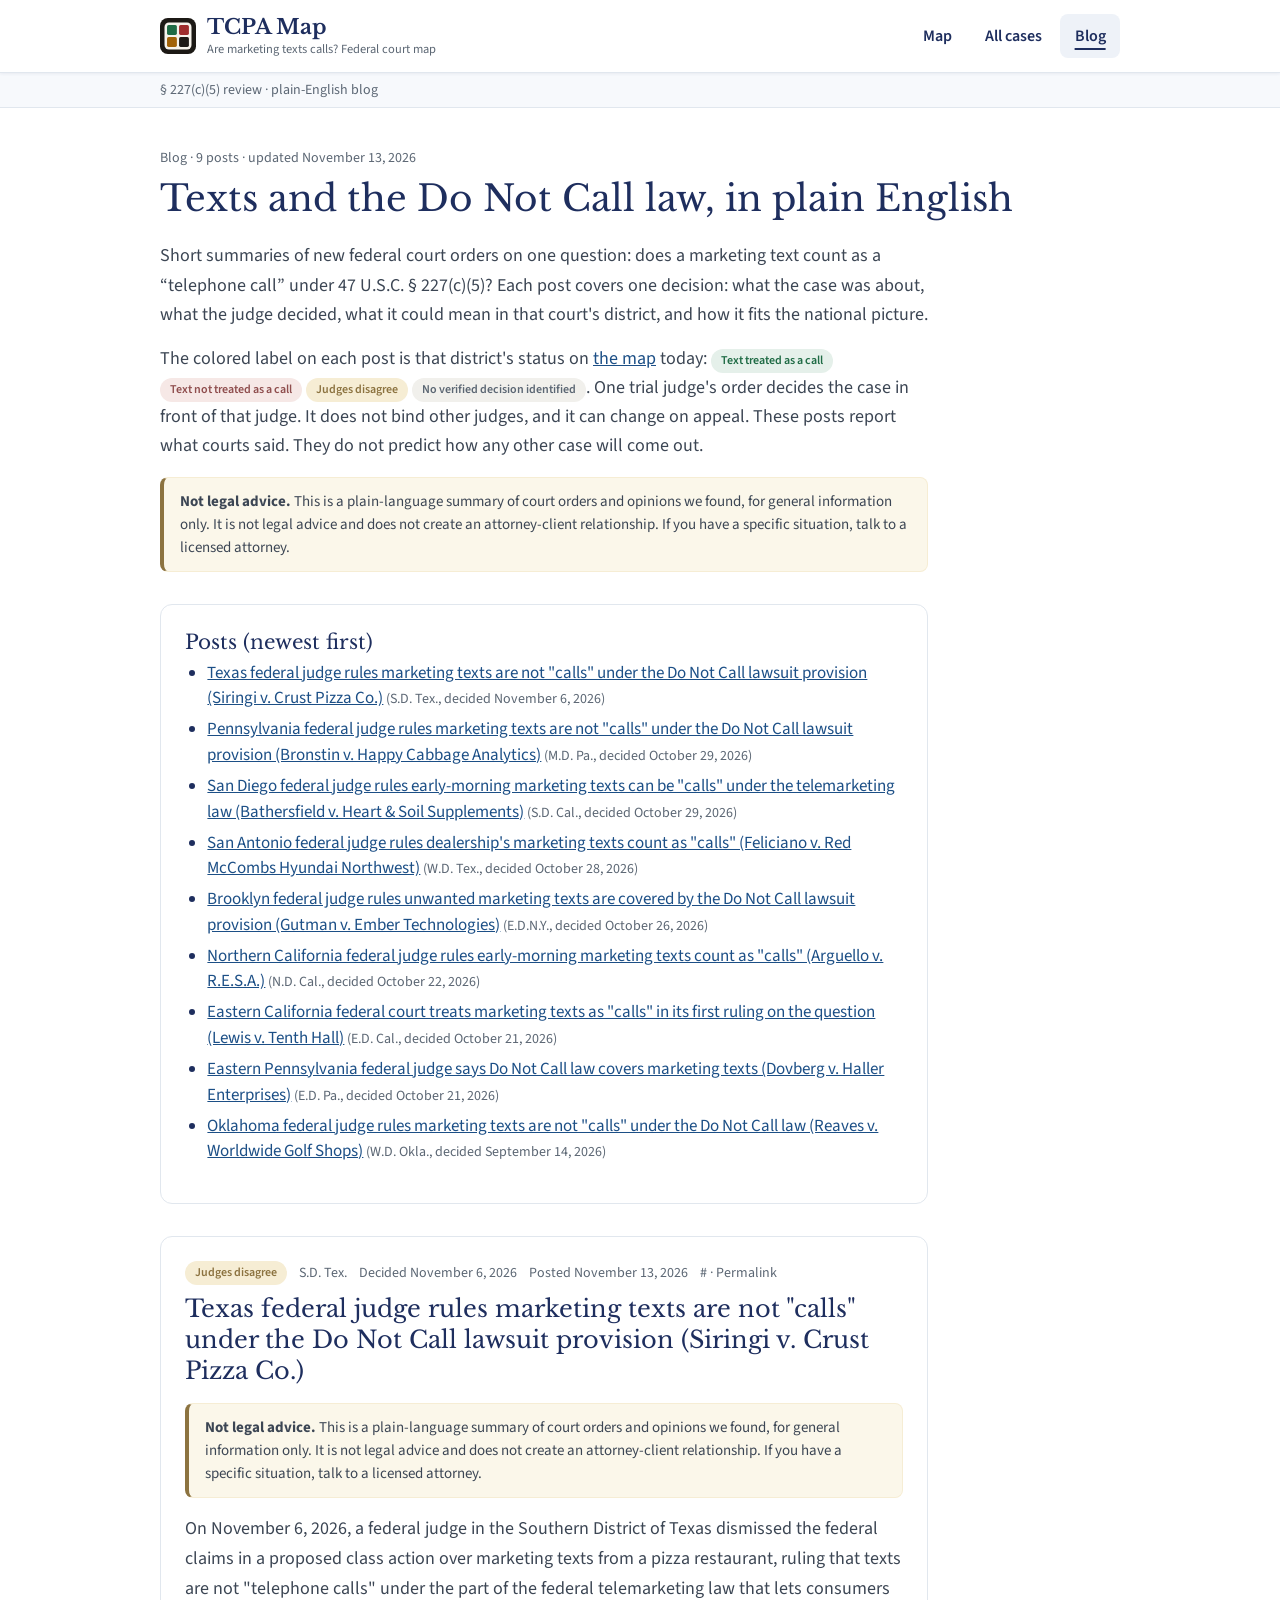
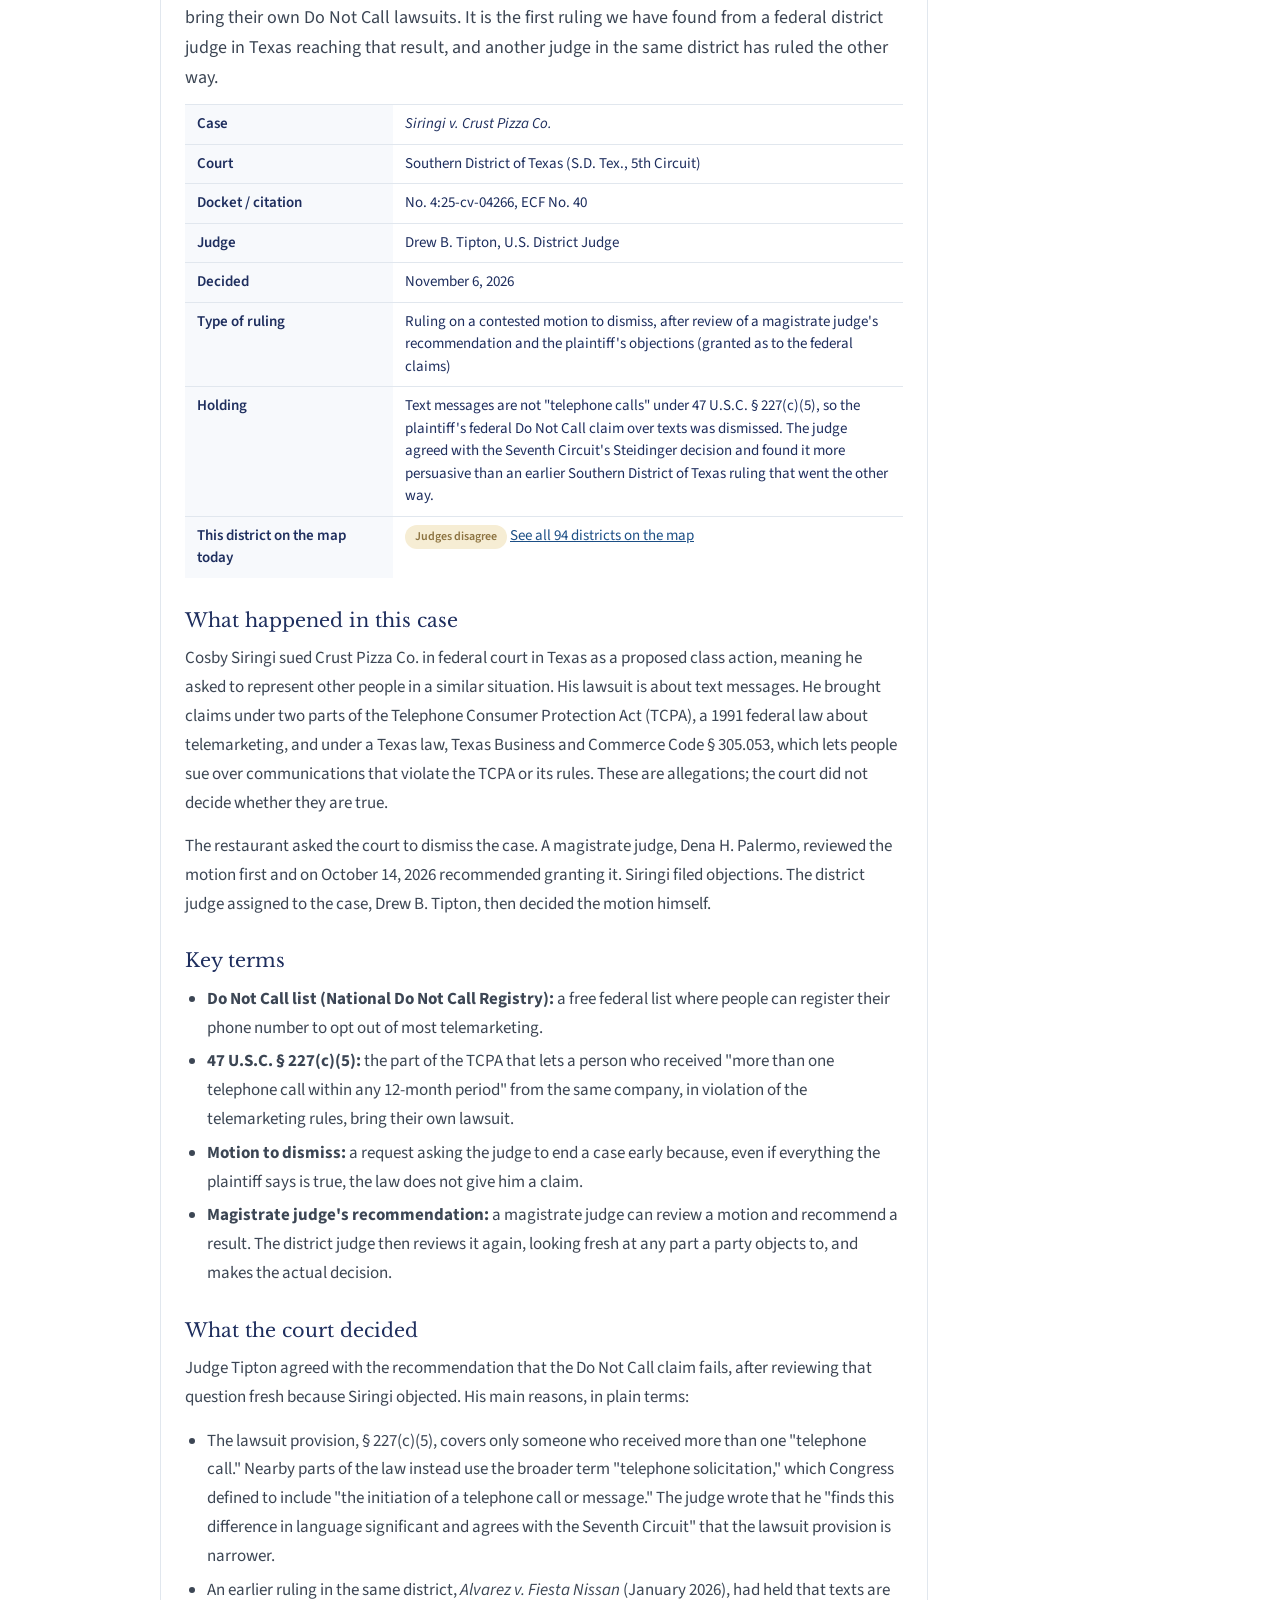
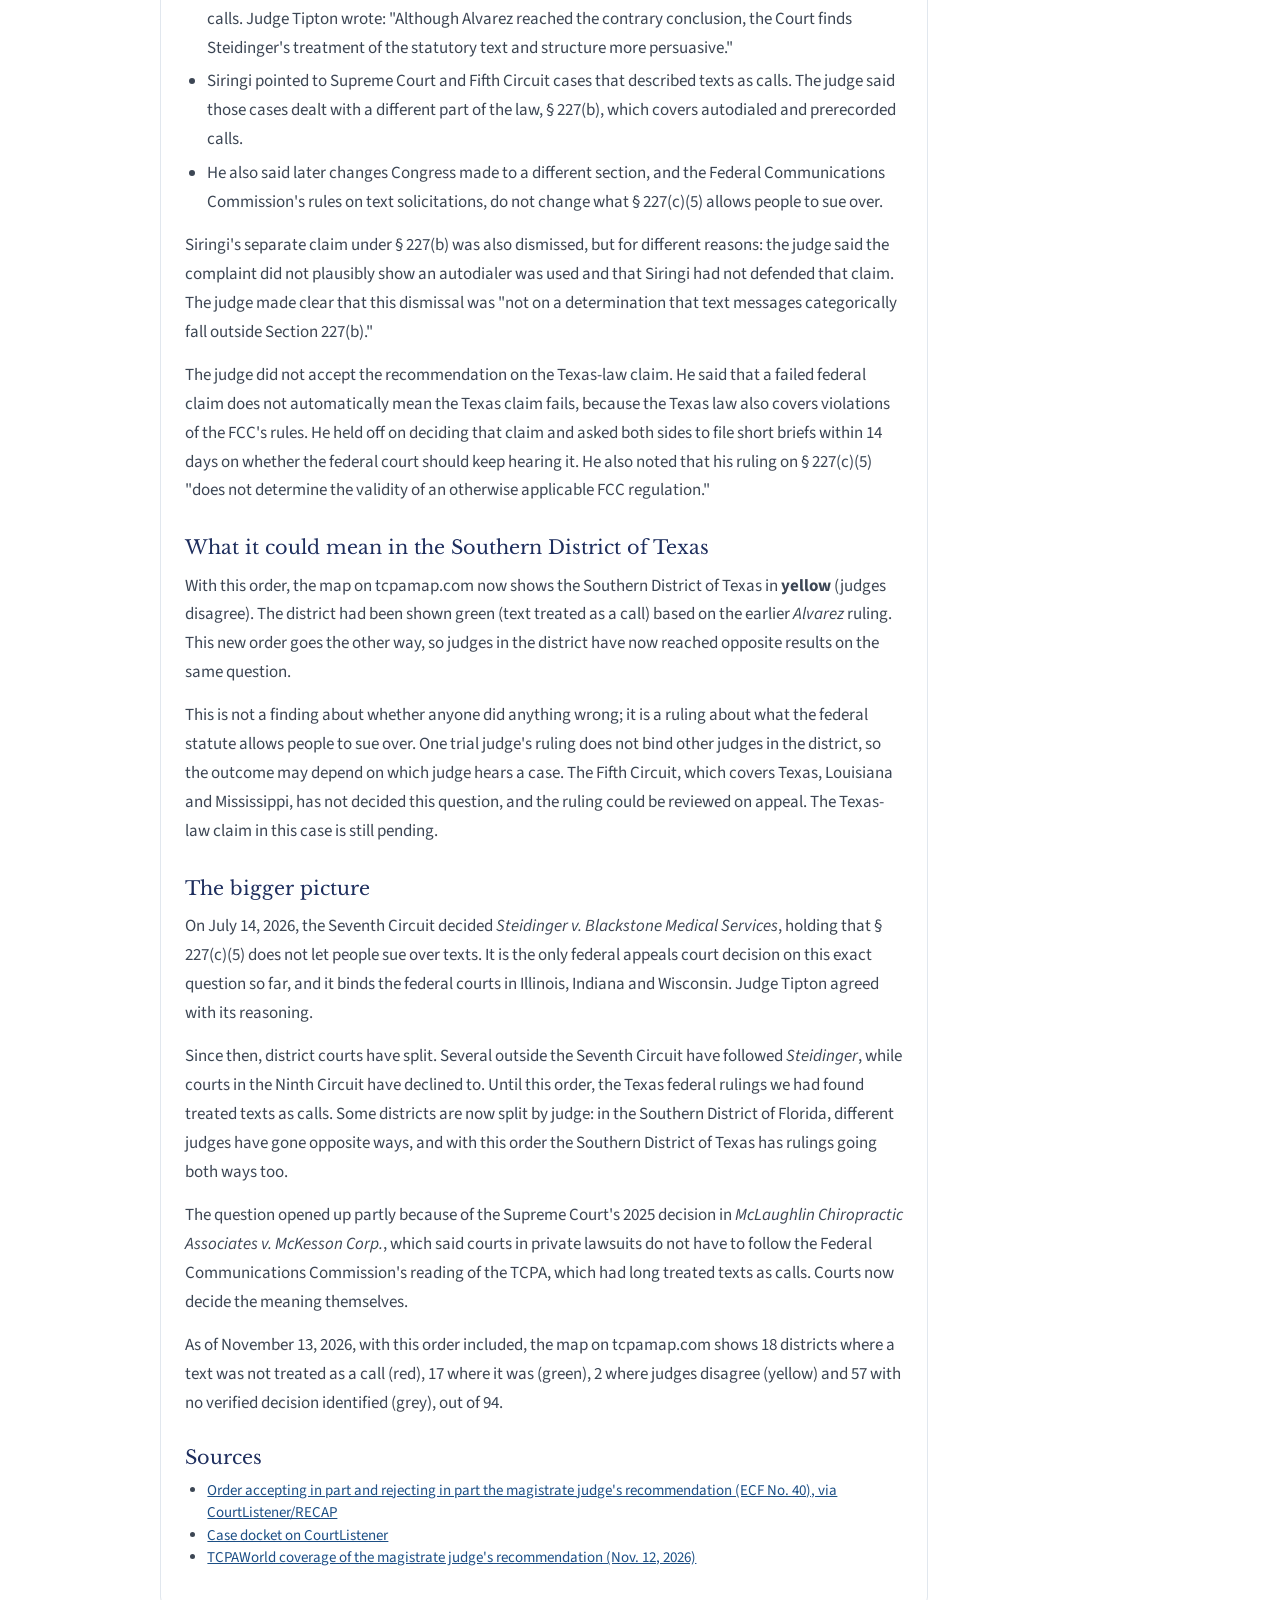
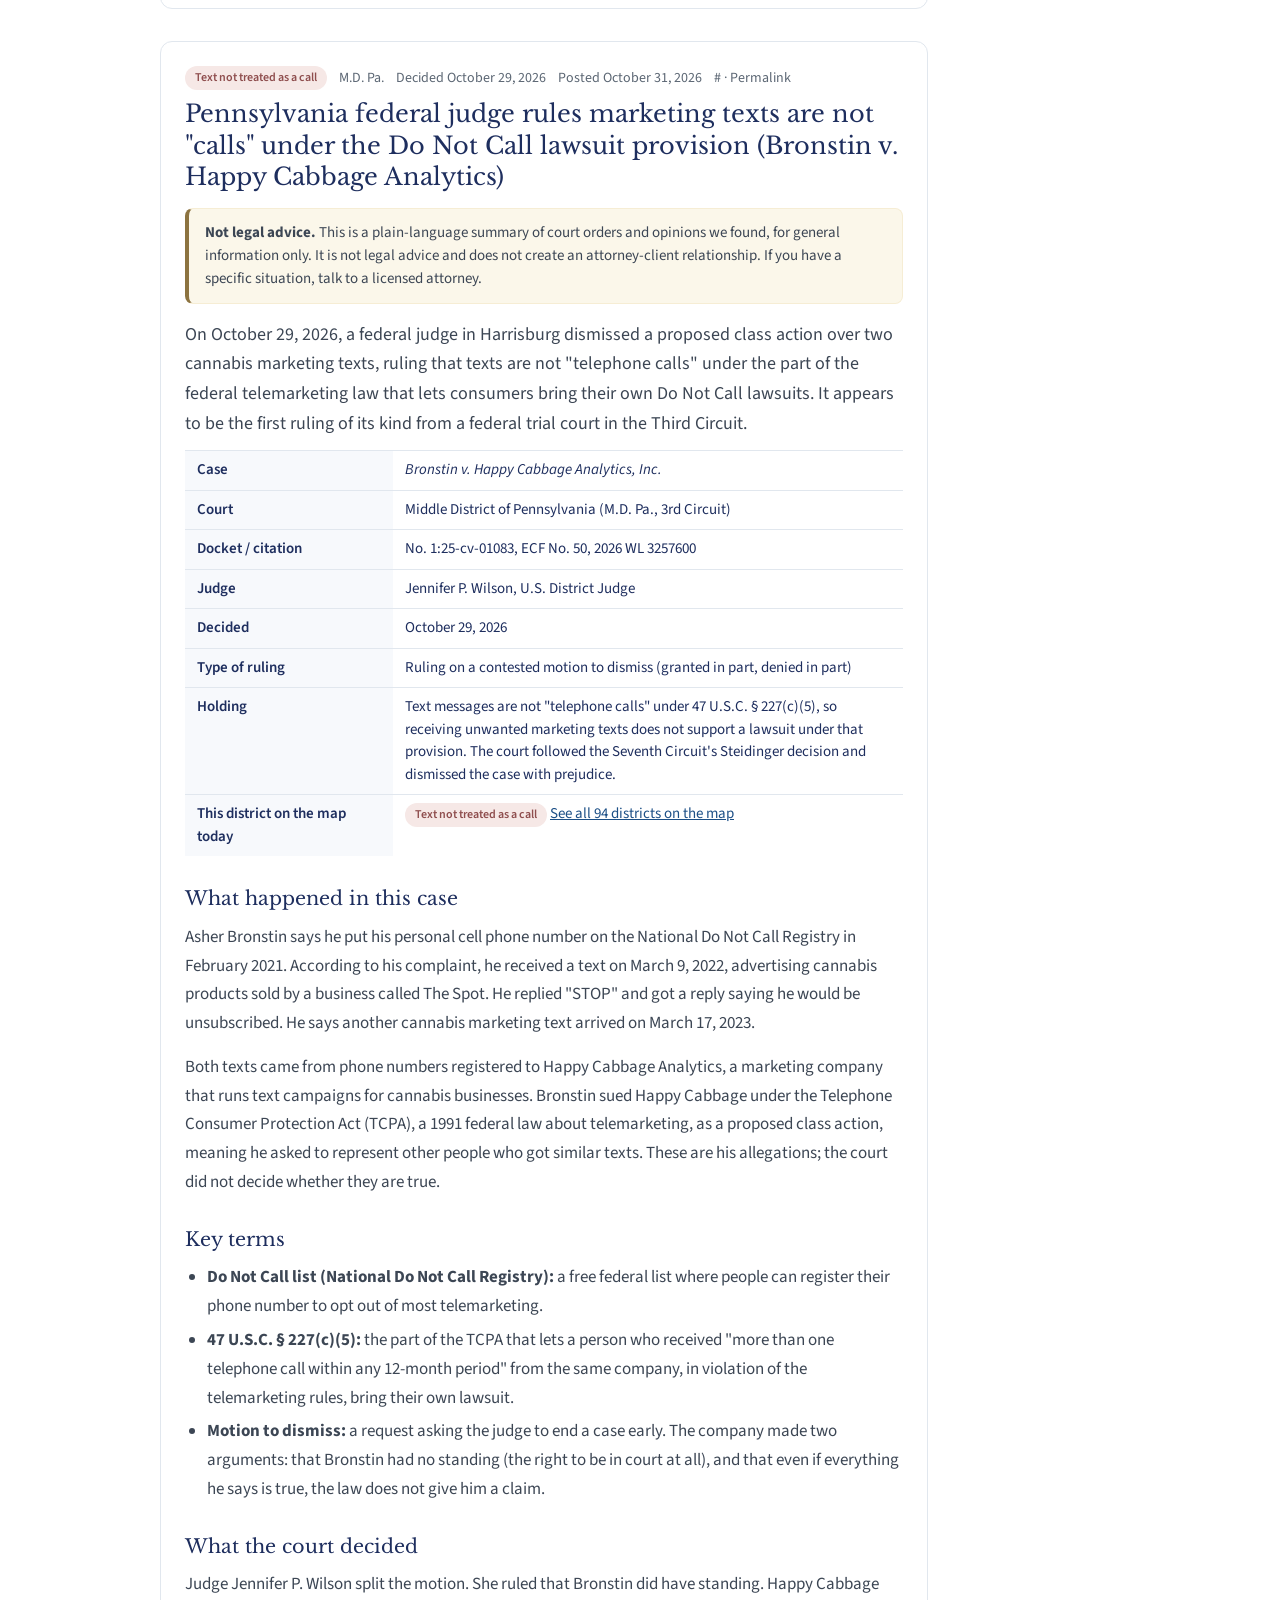
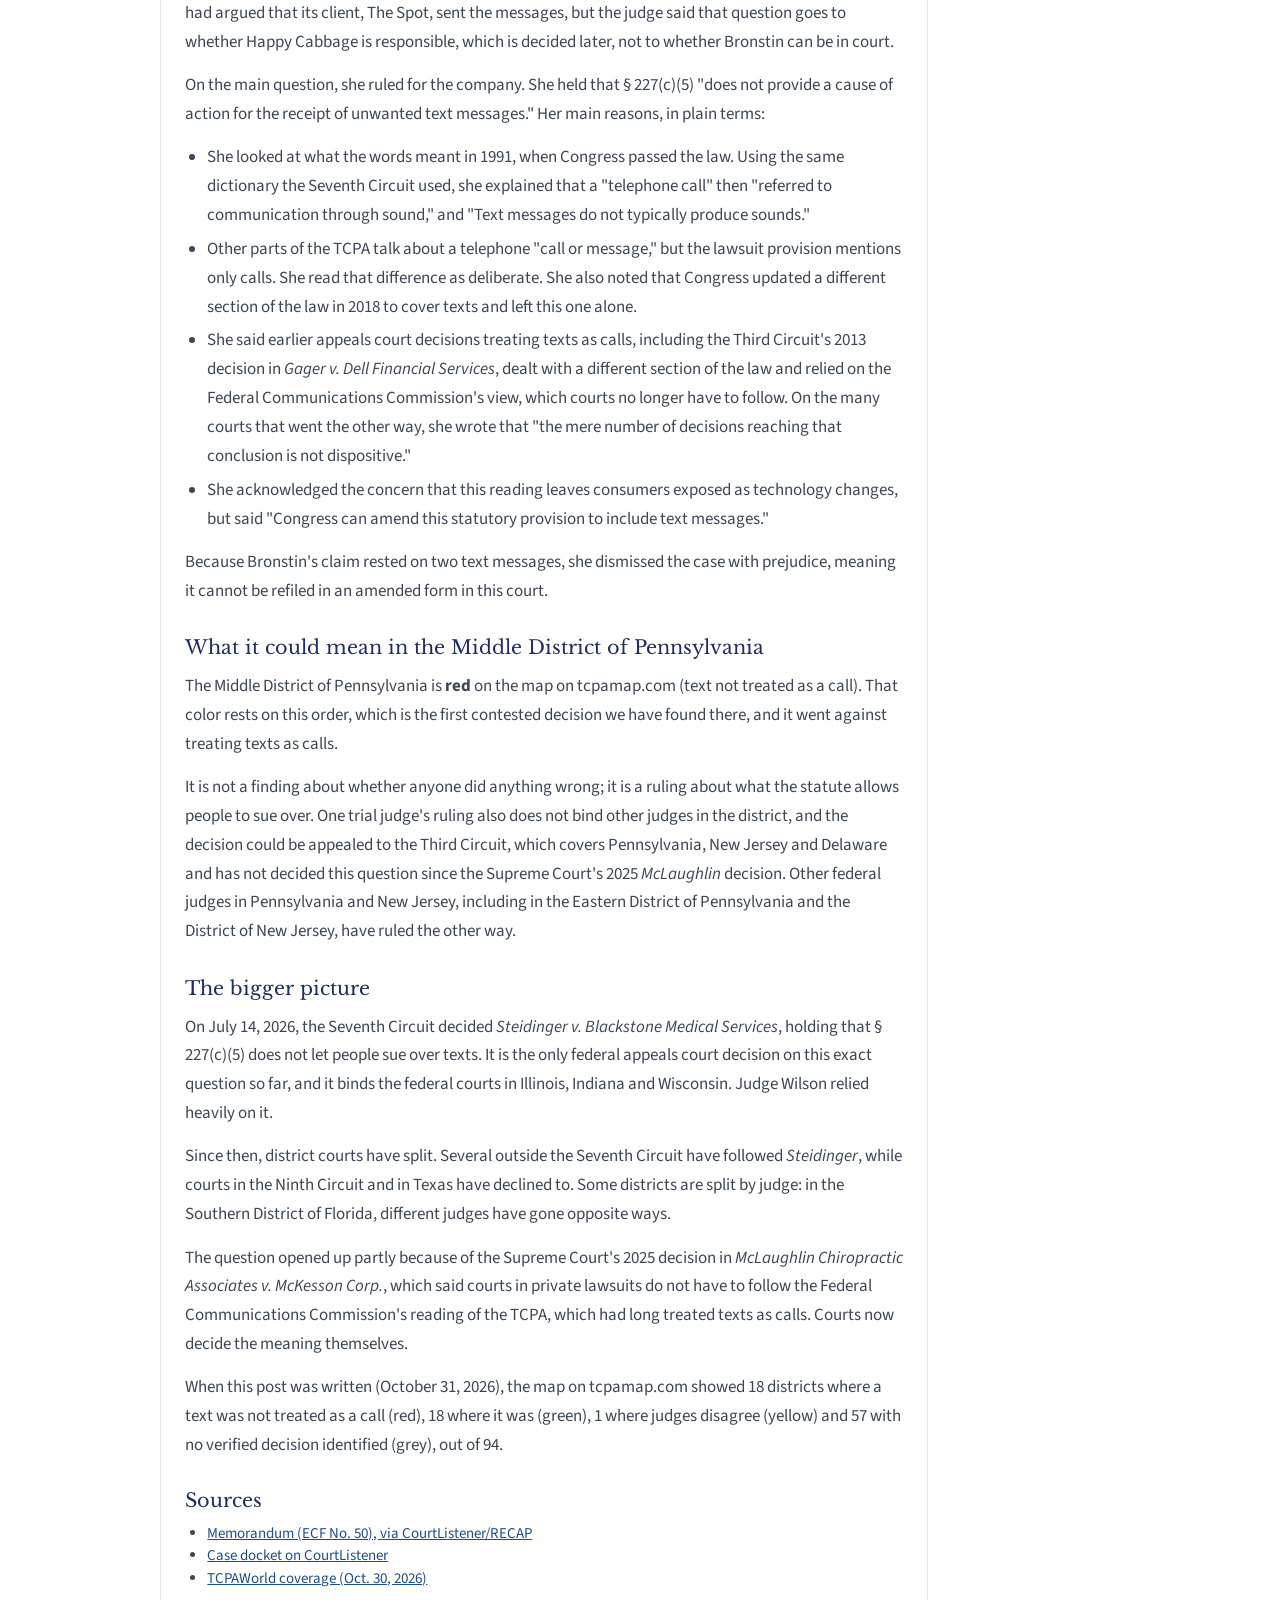
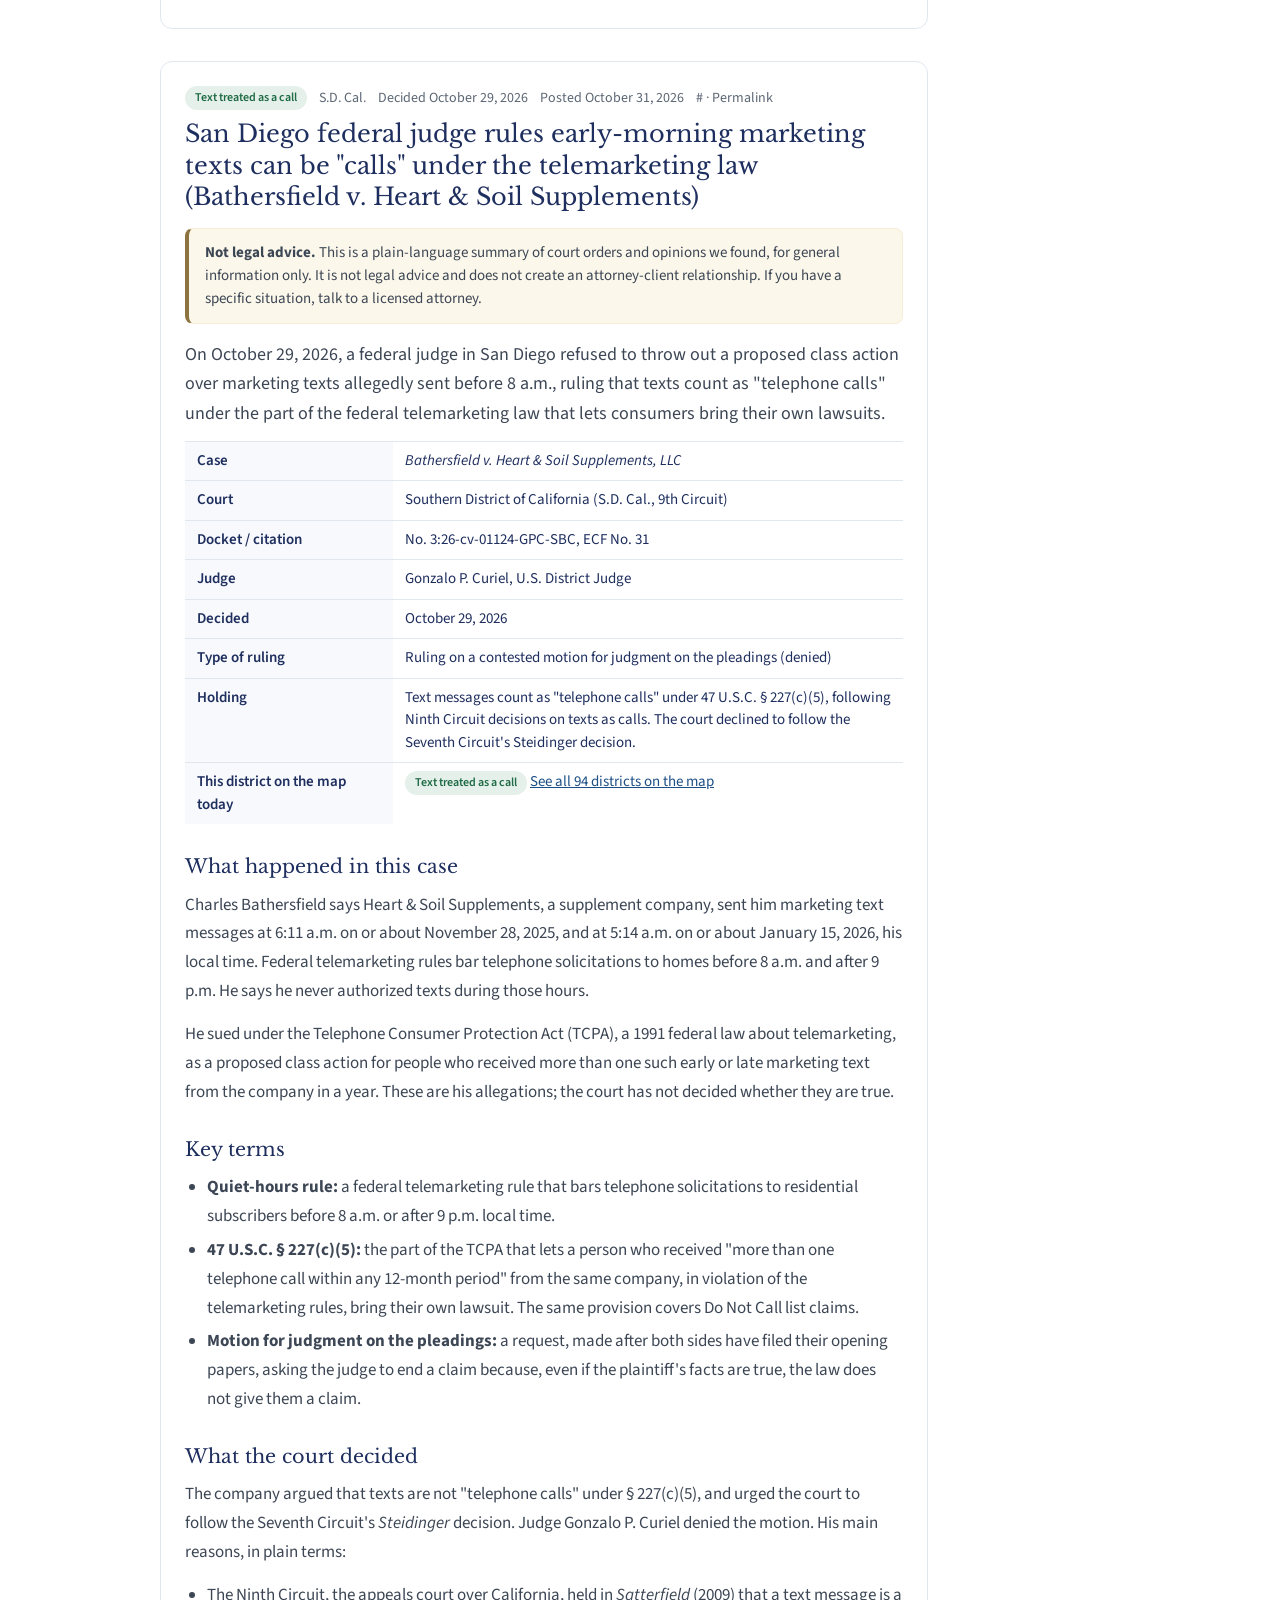
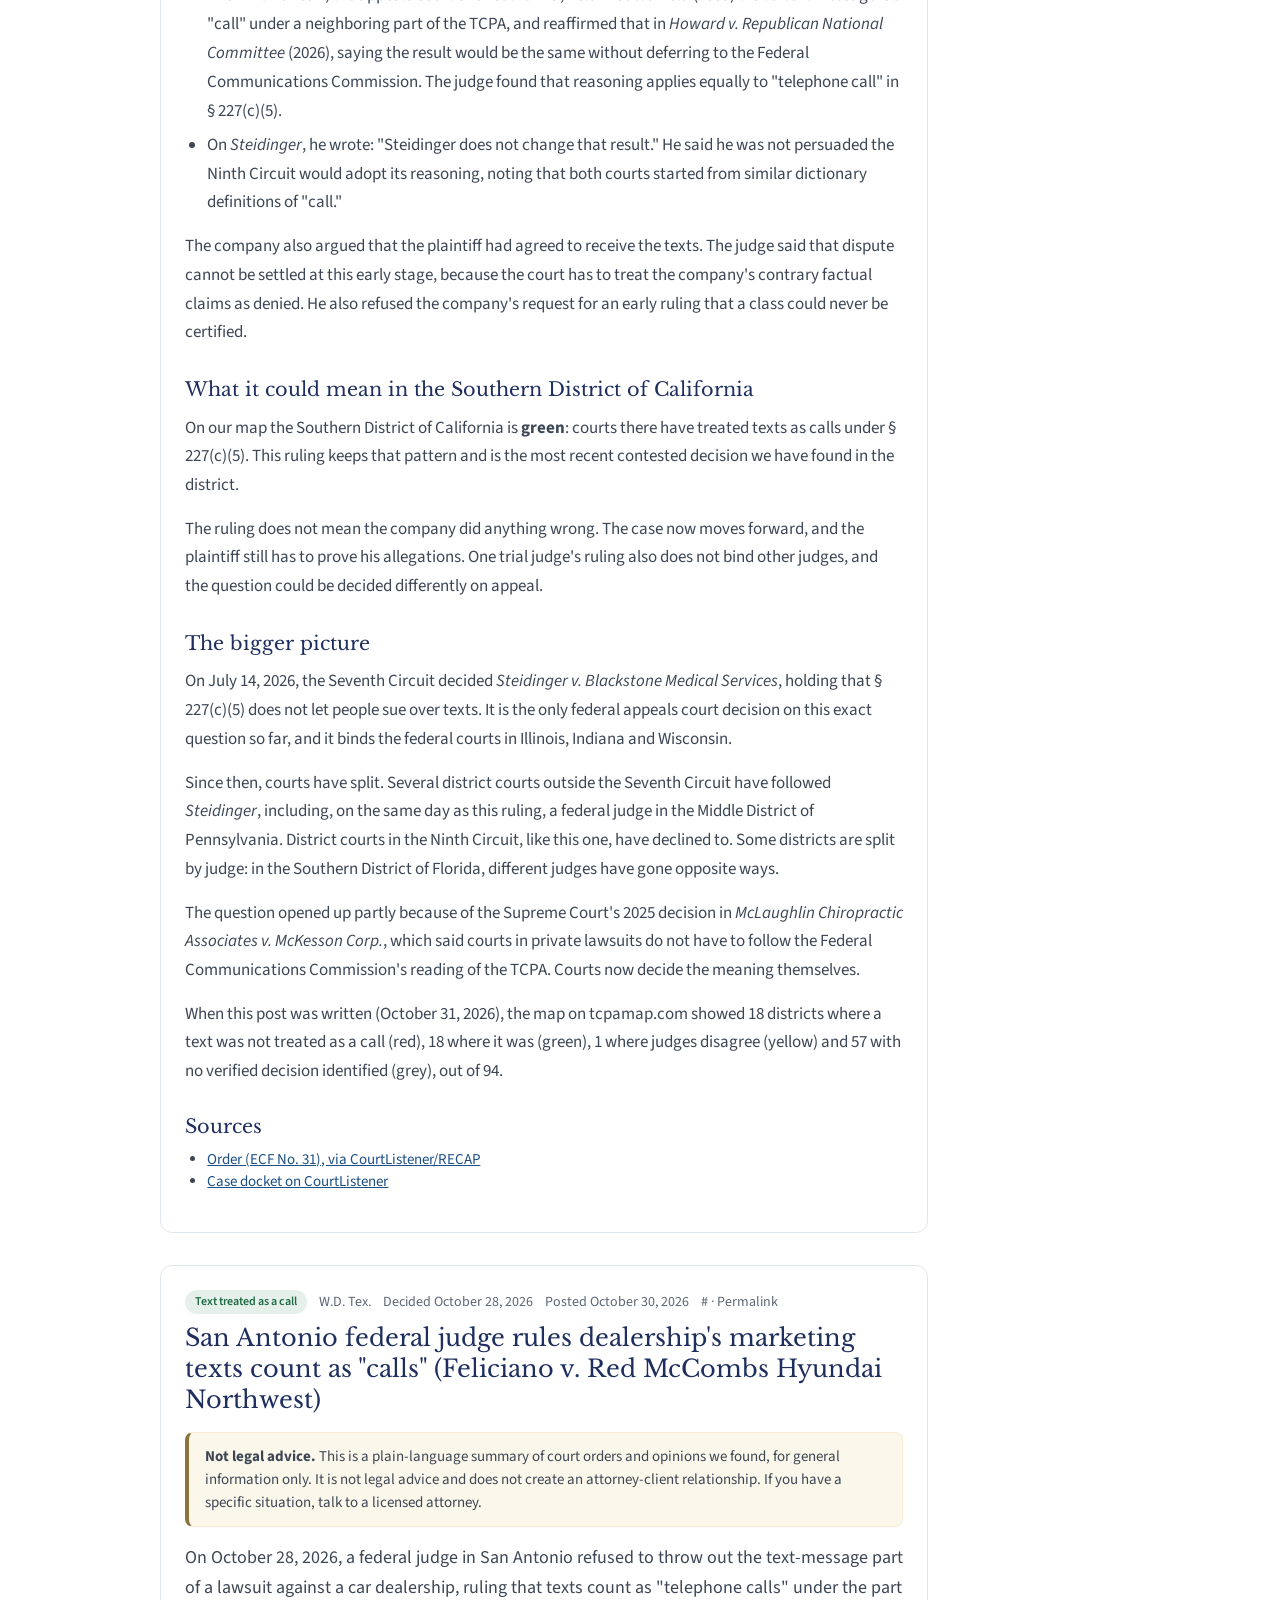
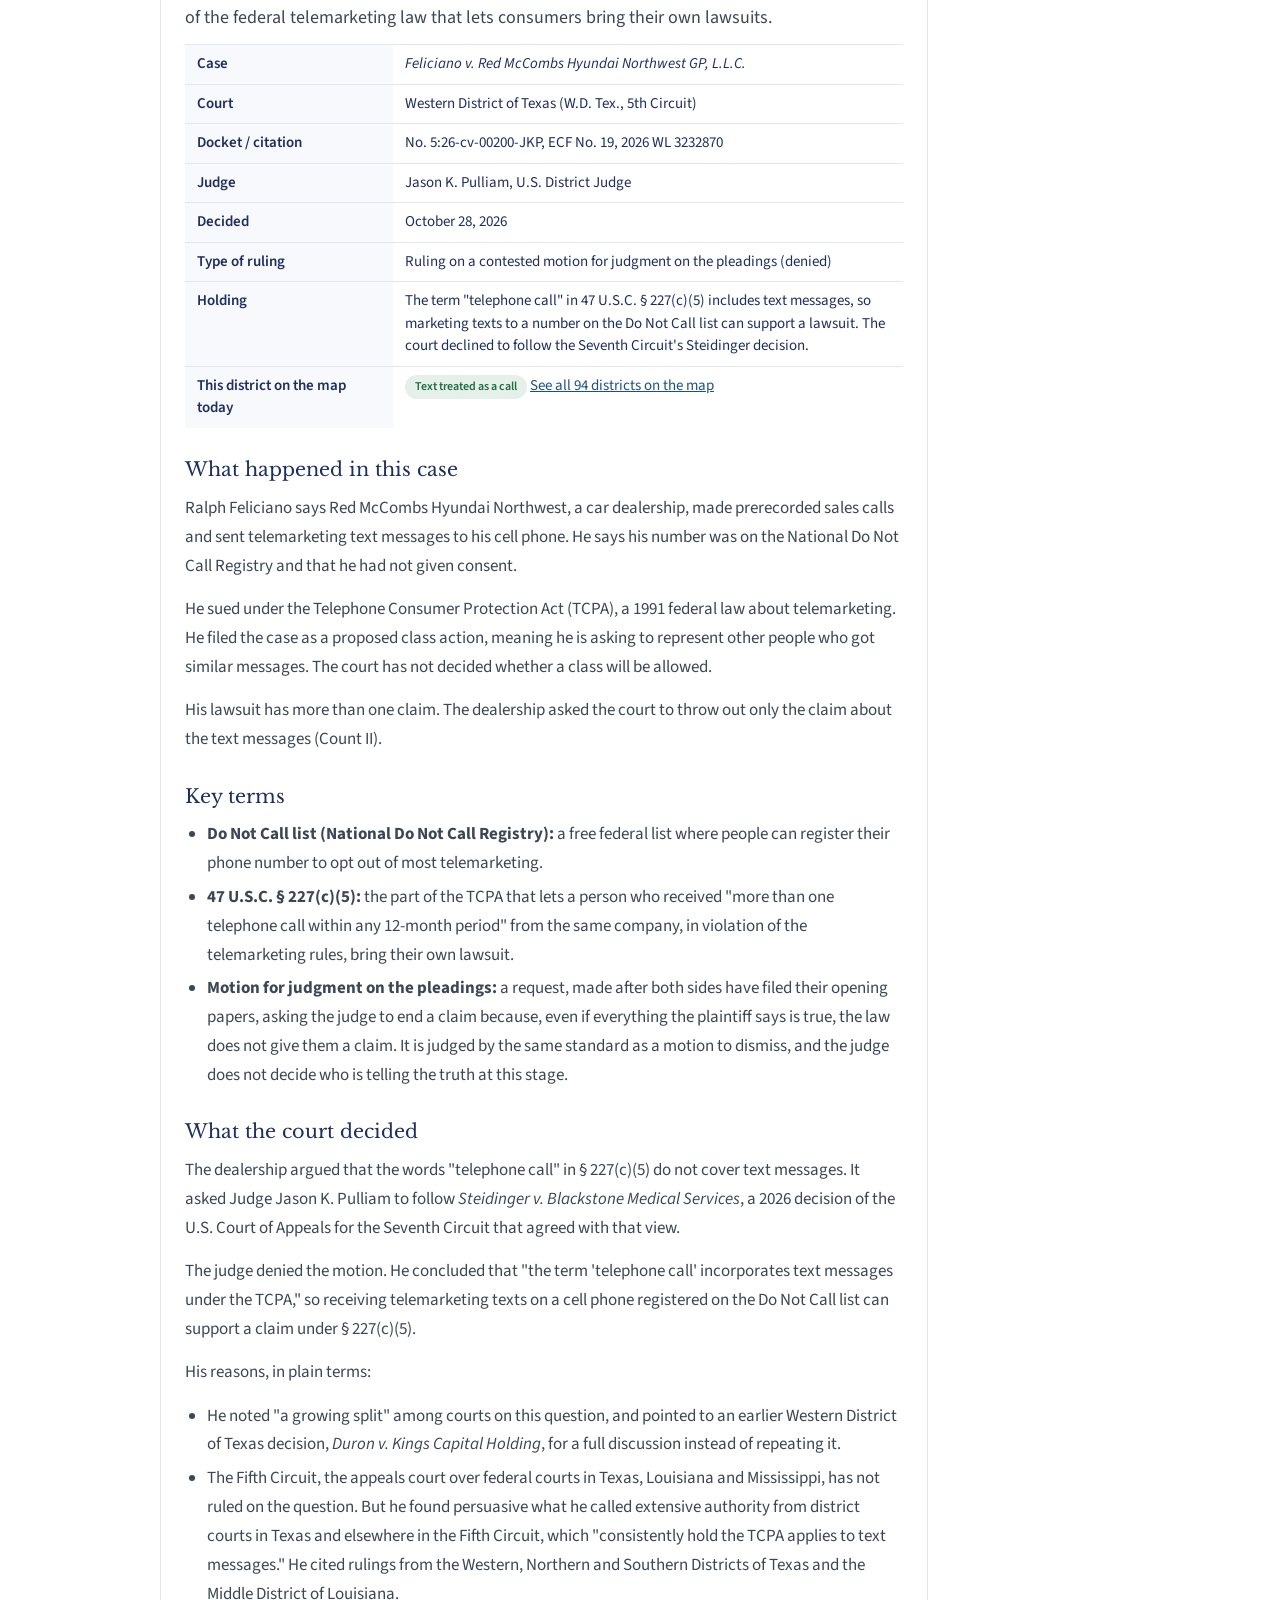
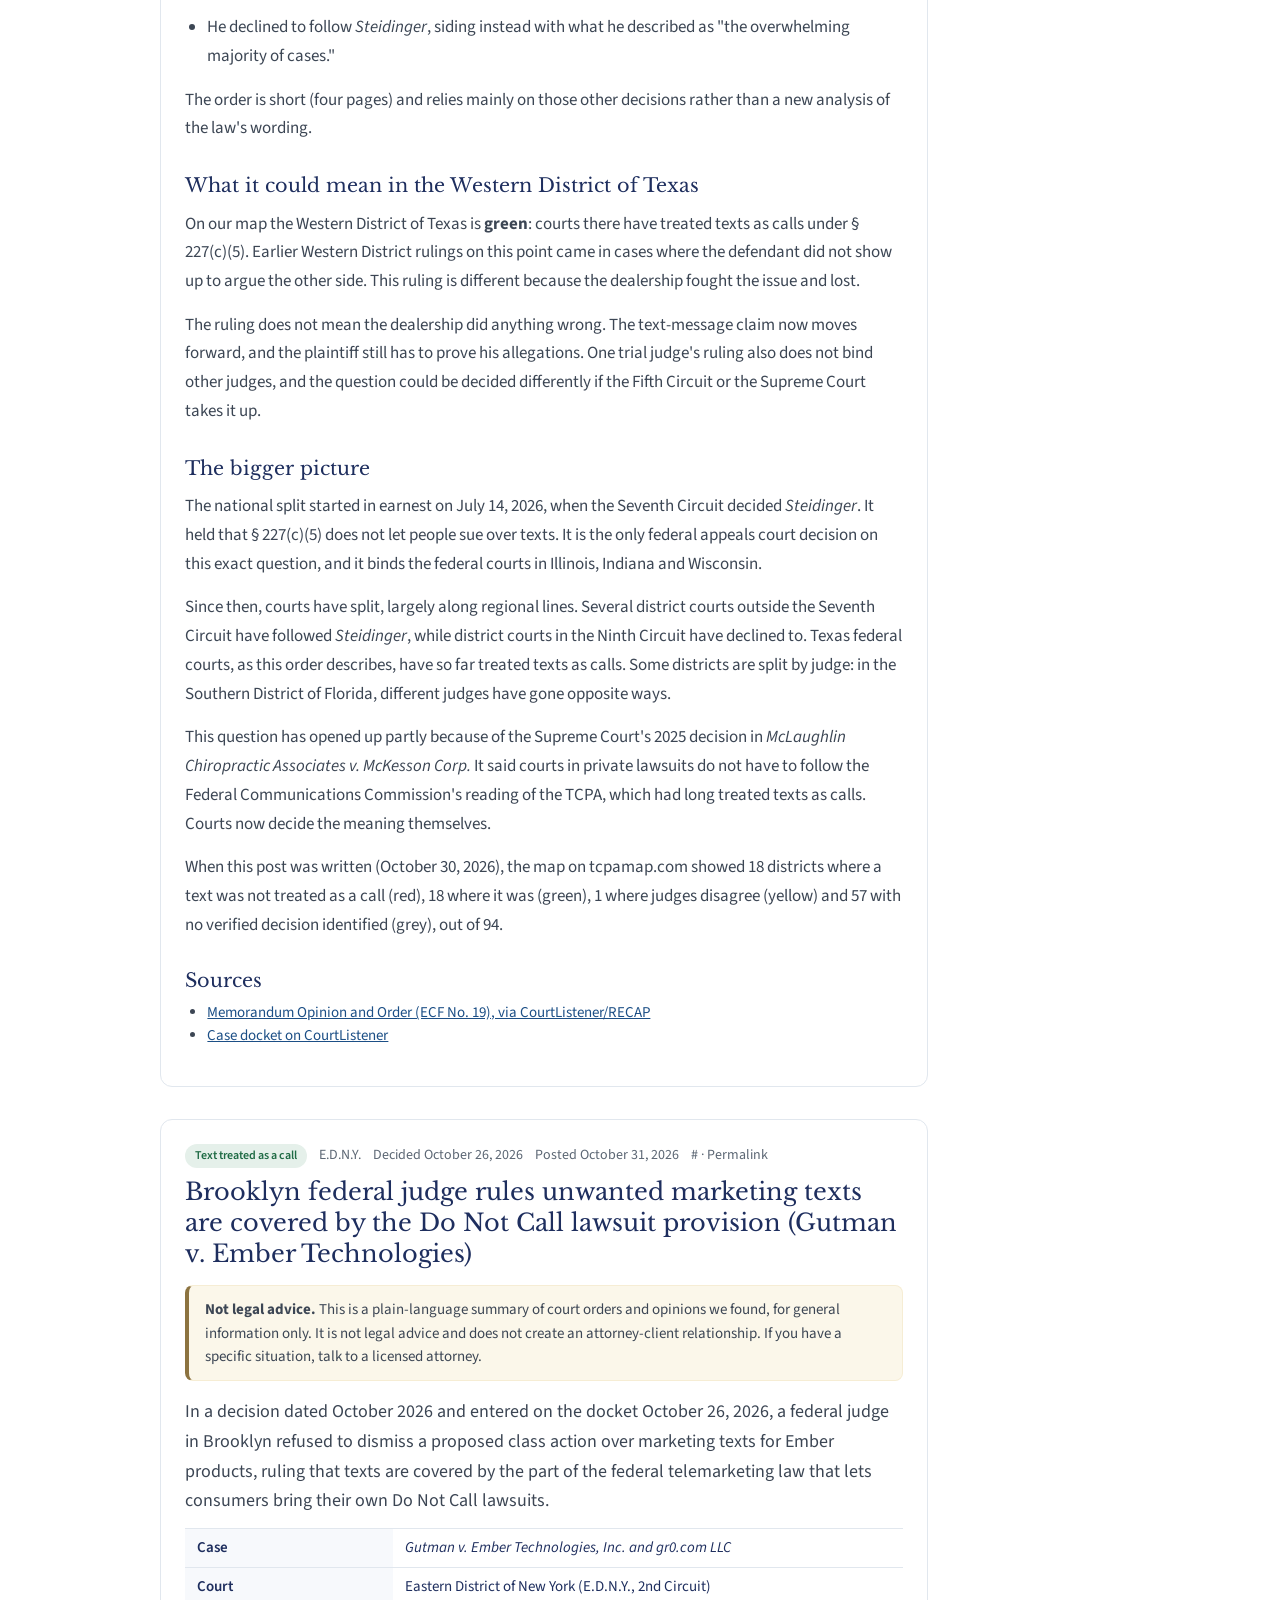
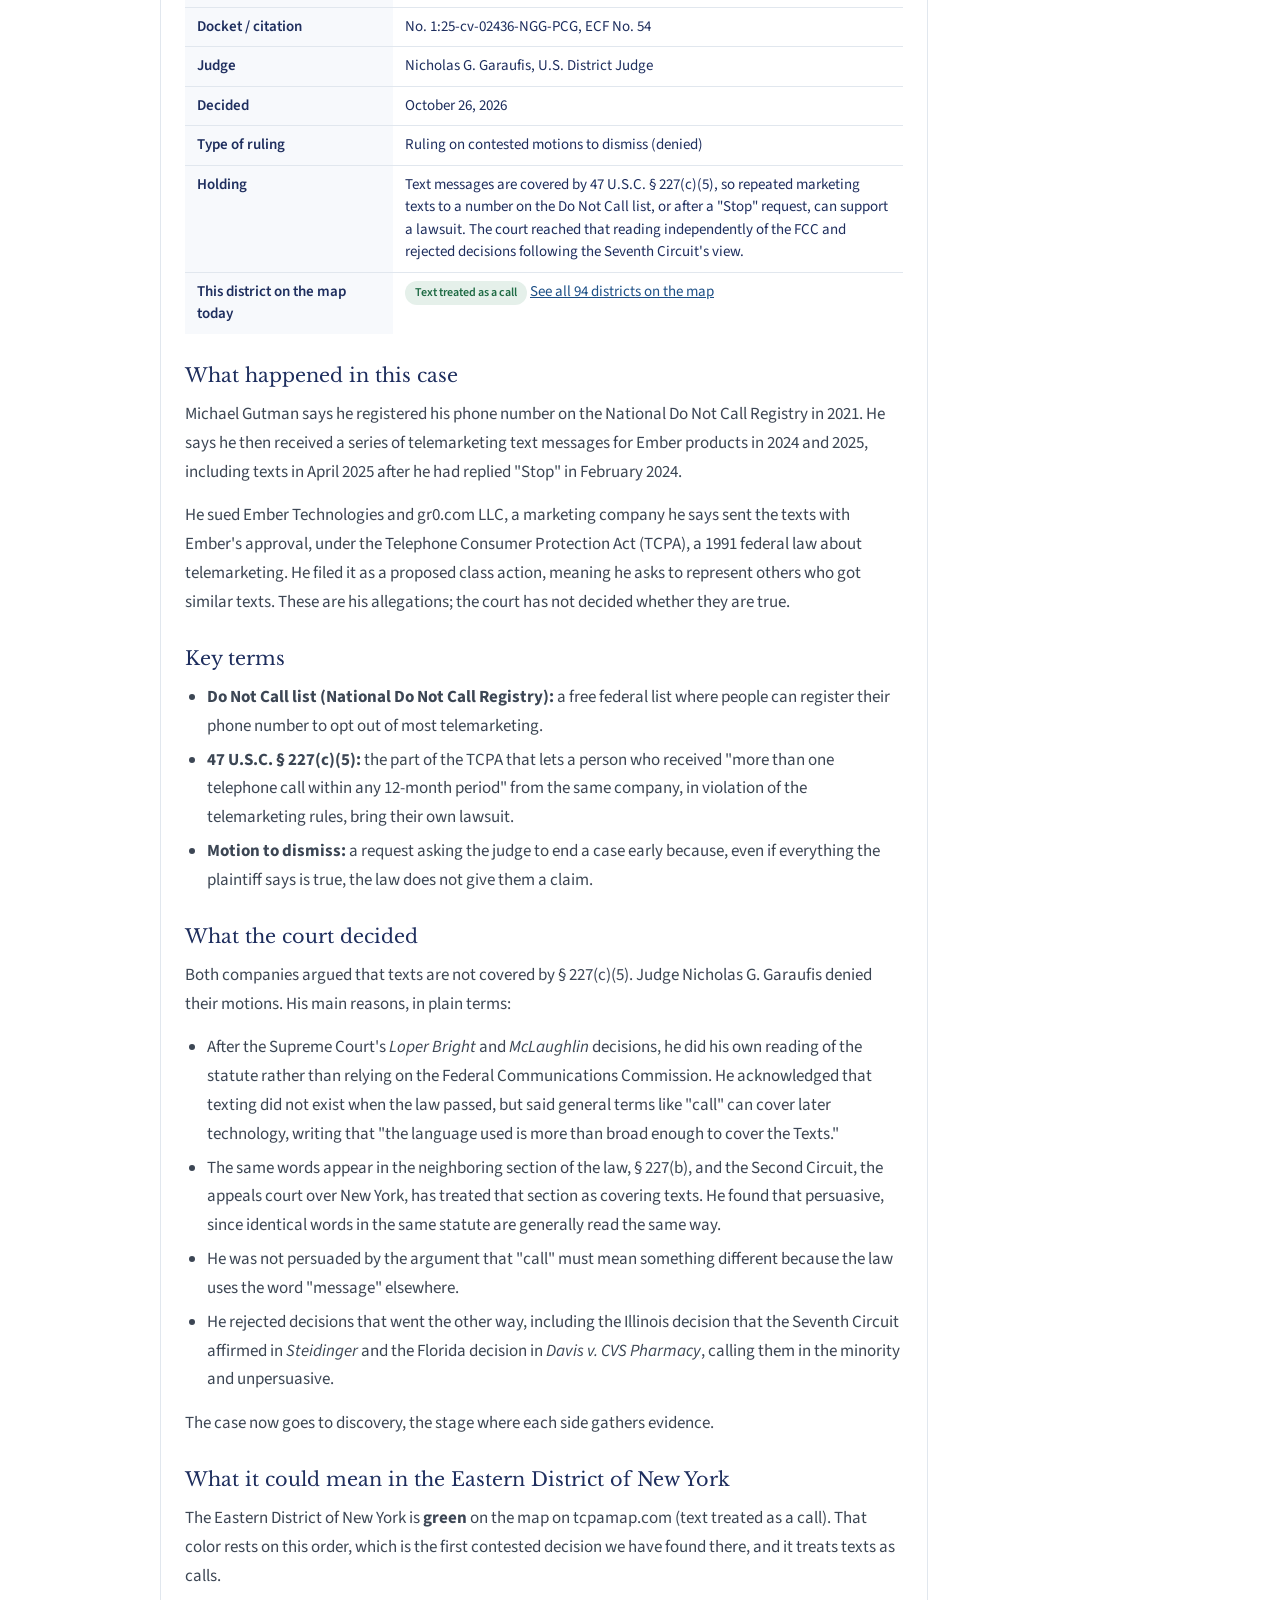
==== commit fa1080ae: "Blog: add Siringi v. Crust Pizza Co. (S.D. Tex.) post; blog index + sitemap" ====
--- a/blog/index.html
+++ b/blog/index.html
@@ -5,7 +5,7 @@
 <meta property="og:title" content="Blog: marketing texts and the Do Not Call law, in plain English"><meta property="og:description" content="Plain-language summaries of federal court orders on whether a marketing text counts as a telephone call under 47 U.S.C. § 227(c)(5). Not legal advice."><meta property="og:image" content="https://tcpamap.com/og.jpg">
 <meta name="twitter:card" content="summary_large_image">
 <link rel="icon" type="image/svg+xml" href="/favicon.svg"/><link rel="stylesheet" href="/assets/styles-BRyN_3hn.css"/>
-<script type="application/ld+json">{"@context": "https://schema.org", "@type": "Blog", "name": "TCPA text message decisions, in plain English", "url": "https://tcpamap.com/blog/", "inLanguage": "en", "isPartOf": {"@type": "WebSite", "name": "Are marketing texts telephone calls? Federal court map", "url": "https://tcpamap.com/"}, "blogPost": [{"@type": "BlogPosting", "headline": "Pennsylvania federal judge rules marketing texts are not \"calls\" under the Do Not Call lawsuit provision (Bronstin v. Happy Cabbage Analytics)", "url": "https://tcpamap.com/blog/bronstin-v-happy-cabbage-md-pa-2026-10-29/", "datePublished": "2026-10-31"}, {"@type": "BlogPosting", "headline": "San Diego federal judge rules early-morning marketing texts can be \"calls\" under the telemarketing law (Bathersfield v. Heart & Soil Supplements)", "url": "https://tcpamap.com/blog/bathersfield-v-heart-and-soil-sd-cal-2026-10-29/", "datePublished": "2026-10-31"}, {"@type": "BlogPosting", "headline": "San Antonio federal judge rules dealership's marketing texts count as \"calls\" (Feliciano v. Red McCombs Hyundai Northwest)", "url": "https://tcpamap.com/blog/feliciano-v-red-mccombs-wd-tex-2026-10-28/", "datePublished": "2026-10-30"}, {"@type": "BlogPosting", "headline": "Brooklyn federal judge rules unwanted marketing texts are covered by the Do Not Call lawsuit provision (Gutman v. Ember Technologies)", "url": "https://tcpamap.com/blog/gutman-v-ember-technologies-ed-ny-2026-10-26/", "datePublished": "2026-10-31"}, {"@type": "BlogPosting", "headline": "Northern California federal judge rules early-morning marketing texts count as \"calls\" (Arguello v. R.E.S.A.)", "url": "https://tcpamap.com/blog/arguello-v-resa-nd-cal-2026-10-22/", "datePublished": "2026-10-26"}, {"@type": "BlogPosting", "headline": "Eastern California federal court treats marketing texts as \"calls\" in its first ruling on the question (Lewis v. Tenth Hall)", "url": "https://tcpamap.com/blog/lewis-v-tenth-hall-ed-cal-2026-10-21/", "datePublished": "2026-10-26"}, {"@type": "BlogPosting", "headline": "Eastern Pennsylvania federal judge says Do Not Call law covers marketing texts (Dovberg v. Haller Enterprises)", "url": "https://tcpamap.com/blog/dovberg-v-haller-ed-pa-2026-10-21/", "datePublished": "2026-10-26"}, {"@type": "BlogPosting", "headline": "Oklahoma federal judge rules marketing texts are not \"calls\" under the Do Not Call law (Reaves v. Worldwide Golf Shops)", "url": "https://tcpamap.com/blog/reaves-v-worldwide-golf-shops-wd-okla-2026-09-14/", "datePublished": "2026-10-27"}]}</script><script type="application/ld+json">{"@context": "https://schema.org", "@type": "BreadcrumbList", "itemListElement": [{"@type": "ListItem", "position": 1, "name": "Map", "item": "https://tcpamap.com/"}, {"@type": "ListItem", "position": 2, "name": "Blog", "item": "https://tcpamap.com/blog/"}]}</script>
+<script type="application/ld+json">{"@context": "https://schema.org", "@type": "Blog", "name": "TCPA text message decisions, in plain English", "url": "https://tcpamap.com/blog/", "inLanguage": "en", "isPartOf": {"@type": "WebSite", "name": "Are marketing texts telephone calls? Federal court map", "url": "https://tcpamap.com/"}, "blogPost": [{"@type": "BlogPosting", "headline": "Texas federal judge rules marketing texts are not \"calls\" under the Do Not Call lawsuit provision (Siringi v. Crust Pizza Co.)", "url": "https://tcpamap.com/blog/siringi-v-crust-pizza-sd-tex-2026-11-06/", "datePublished": "2026-11-13"}, {"@type": "BlogPosting", "headline": "Pennsylvania federal judge rules marketing texts are not \"calls\" under the Do Not Call lawsuit provision (Bronstin v. Happy Cabbage Analytics)", "url": "https://tcpamap.com/blog/bronstin-v-happy-cabbage-md-pa-2026-10-29/", "datePublished": "2026-10-31"}, {"@type": "BlogPosting", "headline": "San Diego federal judge rules early-morning marketing texts can be \"calls\" under the telemarketing law (Bathersfield v. Heart & Soil Supplements)", "url": "https://tcpamap.com/blog/bathersfield-v-heart-and-soil-sd-cal-2026-10-29/", "datePublished": "2026-10-31"}, {"@type": "BlogPosting", "headline": "San Antonio federal judge rules dealership's marketing texts count as \"calls\" (Feliciano v. Red McCombs Hyundai Northwest)", "url": "https://tcpamap.com/blog/feliciano-v-red-mccombs-wd-tex-2026-10-28/", "datePublished": "2026-10-30"}, {"@type": "BlogPosting", "headline": "Brooklyn federal judge rules unwanted marketing texts are covered by the Do Not Call lawsuit provision (Gutman v. Ember Technologies)", "url": "https://tcpamap.com/blog/gutman-v-ember-technologies-ed-ny-2026-10-26/", "datePublished": "2026-10-31"}, {"@type": "BlogPosting", "headline": "Northern California federal judge rules early-morning marketing texts count as \"calls\" (Arguello v. R.E.S.A.)", "url": "https://tcpamap.com/blog/arguello-v-resa-nd-cal-2026-10-22/", "datePublished": "2026-10-26"}, {"@type": "BlogPosting", "headline": "Eastern California federal court treats marketing texts as \"calls\" in its first ruling on the question (Lewis v. Tenth Hall)", "url": "https://tcpamap.com/blog/lewis-v-tenth-hall-ed-cal-2026-10-21/", "datePublished": "2026-10-26"}, {"@type": "BlogPosting", "headline": "Eastern Pennsylvania federal judge says Do Not Call law covers marketing texts (Dovberg v. Haller Enterprises)", "url": "https://tcpamap.com/blog/dovberg-v-haller-ed-pa-2026-10-21/", "datePublished": "2026-10-26"}, {"@type": "BlogPosting", "headline": "Oklahoma federal judge rules marketing texts are not \"calls\" under the Do Not Call law (Reaves v. Worldwide Golf Shops)", "url": "https://tcpamap.com/blog/reaves-v-worldwide-golf-shops-wd-okla-2026-09-14/", "datePublished": "2026-10-27"}]}</script><script type="application/ld+json">{"@context": "https://schema.org", "@type": "BreadcrumbList", "itemListElement": [{"@type": "ListItem", "position": 1, "name": "Map", "item": "https://tcpamap.com/"}, {"@type": "ListItem", "position": 2, "name": "Blog", "item": "https://tcpamap.com/blog/"}]}</script>
 <style>
 .blog-disc{border:1px solid var(--color-split-soft);background:#fbf7ea;border-left:4px solid var(--color-split);border-radius:.5rem;padding:.75rem 1rem;font-size:.9375rem;line-height:1.55;color:#3c4654;margin:1rem 0}
 .blog-card{border:1px solid var(--color-line);border-radius:var(--radius-card,.75rem);background:#fff;padding:1.5rem;margin-top:2rem}
@@ -24,12 +24,47 @@
 .blog-src{font-size:.9375rem;color:#3c4654}.blog-toc li{margin:.35rem 0;font-size:1.0625rem}
 .blog-intro p{margin:0 0 .9rem}
 @media (max-width:640px){.blog-facts th{width:auto}.blog-card{padding:1.1rem}}
-</style></head><body><div class="min-h-screen"><header class="th-bar th-w5"><style>html{scroll-padding-top:6rem}.th-bar{position:sticky;top:0;z-index:1100;background:#fff;border-bottom:1px solid var(--color-line);box-shadow:0 1px 3px rgba(30,46,94,.07)}.th-in{position:relative;max-width:72rem;margin:0 auto;display:flex;align-items:center;gap:1.25rem;min-height:4.5rem;padding:.625rem 1.25rem}.th-w5 .th-in,.th-w5+.th-sub p{max-width:64rem}.th-brand{display:flex;align-items:center;gap:.7rem;flex-shrink:0;color:var(--color-ink);text-decoration:none}.th-brand:hover .th-name{text-decoration:underline;text-underline-offset:.2em}.th-logo{display:block;width:2.25rem;height:2.25rem;flex-shrink:0}.th-words{display:flex;flex-direction:column;min-width:0;line-height:1.1}.th-name{font-family:var(--font-display);font-size:1.3rem;font-weight:700;letter-spacing:-.01em;white-space:nowrap}.th-tag{margin-top:.25rem;font-size:.78rem;color:var(--color-muted);white-space:nowrap}.th-nav{display:flex;align-items:center;gap:.25rem;margin-left:auto}.th-link{display:inline-flex;align-items:center;height:2.75rem;padding:0 .9rem;border-radius:.5rem;color:var(--color-ink);font-size:1rem;font-weight:600;text-decoration:none;white-space:nowrap}.th-link:hover{background:#f4f7fb}.th-link[aria-current]{background:#eef2f8;text-decoration:underline;text-decoration-thickness:2px;text-underline-offset:.45em}.th-link:focus-visible,.th-brand:focus-visible,.th-burger:focus-visible{outline:2px solid #1c6eae;outline-offset:2px}.th-cta{display:flex;align-items:center;flex-shrink:0;padding-left:1.25rem;border-left:1px solid var(--color-line)}.th-menu{display:none}.th-burger{display:flex;align-items:center;justify-content:center;width:2.75rem;height:2.75rem;list-style:none;border:1px solid var(--color-line);border-radius:.5rem;color:var(--color-ink);cursor:pointer;user-select:none}.th-burger::-webkit-details-marker{display:none}.th-burger::marker{content:none}.th-burger svg{width:1.4rem;height:1.4rem}.th-x,.th-menu[open] .th-bars{display:none}.th-menu[open] .th-x{display:block}.th-menu[open] .th-burger{background:#f4f7fb}.th-drop{position:absolute;left:0;right:0;top:100%;display:flex;flex-direction:column;gap:.25rem;padding:.5rem 1.25rem 1rem;background:#fff;border-bottom:1px solid var(--color-line);box-shadow:0 10px 18px rgba(30,46,94,.10)}.th-drop .th-link{height:3rem;padding:0 .75rem}.th-sub{background:#f7f9fc;border-bottom:1px solid var(--color-line)}.th-sub p{max-width:72rem;margin:0 auto;padding:.45rem 1.25rem}@media (min-width:640px){.th-in,.th-sub p{padding-left:2rem;padding-right:2rem}}@media (max-width:899px){.th-nav,.th-tag{display:none}.th-menu{display:block}.th-in{gap:.75rem;padding-top:.5rem;padding-bottom:.5rem;min-height:4rem}.th-brand{margin-right:auto}.th-cta{padding-left:0;border-left:0}}@media (max-width:559px){.th-bar{position:relative}.th-in{flex-wrap:wrap;gap:0 .5rem;min-height:0;padding:0 1.25rem}.th-brand,.th-menu{height:4rem;display:flex;align-items:center}.th-logo{width:2rem;height:2rem}.th-name{font-size:1.15rem}.th-drop{top:4rem;padding:.5rem 1.25rem 1rem}.th-cta{order:3;flex-basis:100%;justify-content:center;padding:.625rem 0 .75rem;border-top:1px solid var(--color-line)}}</style><div class="th-in"><a class="th-brand" href="/"><img src="/favicon.svg" alt="" width="36" height="36" class="th-logo"/><span class="th-words"><span class="th-name">TCPA Map</span><span class="th-tag">Are marketing texts calls? Federal court map</span></span></a><nav class="th-nav" aria-label="Main"><a class="th-link" href="/">Map</a><a class="th-link" href="/removed-cases">All cases</a><a class="th-link" href="/blog/" aria-current="page">Blog</a></nav><details class="th-menu"><summary class="th-burger" aria-label="Menu"><svg class="th-bars" viewBox="0 0 20 20" aria-hidden="true" fill="none" stroke="currentColor" stroke-width="1.8"><path d="M3 5.5h14M3 10h14M3 14.5h14" stroke-linecap="round" stroke-linejoin="round"></path></svg><svg class="th-x" viewBox="0 0 20 20" aria-hidden="true" fill="none" stroke="currentColor" stroke-width="1.8"><path d="M5 5l10 10M15 5 5 15" stroke-linecap="round" stroke-linejoin="round"></path></svg></summary><nav class="th-drop" aria-label="Main menu"><a class="th-link" href="/">Map</a><a class="th-link" href="/removed-cases">All cases</a><a class="th-link" href="/blog/" aria-current="page">Blog</a></nav></details></div></header><div class="th-sub"><p class="text-sm text-muted">§ 227(c)(5) review · plain-English blog</p></div><main class="mx-auto max-w-5xl px-5 py-10 sm:px-8"><p class="text-sm text-muted">Blog · 8 posts · updated October 31, 2026</p>
+</style></head><body><div class="min-h-screen"><header class="th-bar th-w5"><style>html{scroll-padding-top:6rem}.th-bar{position:sticky;top:0;z-index:1100;background:#fff;border-bottom:1px solid var(--color-line);box-shadow:0 1px 3px rgba(30,46,94,.07)}.th-in{position:relative;max-width:72rem;margin:0 auto;display:flex;align-items:center;gap:1.25rem;min-height:4.5rem;padding:.625rem 1.25rem}.th-w5 .th-in,.th-w5+.th-sub p{max-width:64rem}.th-brand{display:flex;align-items:center;gap:.7rem;flex-shrink:0;color:var(--color-ink);text-decoration:none}.th-brand:hover .th-name{text-decoration:underline;text-underline-offset:.2em}.th-logo{display:block;width:2.25rem;height:2.25rem;flex-shrink:0}.th-words{display:flex;flex-direction:column;min-width:0;line-height:1.1}.th-name{font-family:var(--font-display);font-size:1.3rem;font-weight:700;letter-spacing:-.01em;white-space:nowrap}.th-tag{margin-top:.25rem;font-size:.78rem;color:var(--color-muted);white-space:nowrap}.th-nav{display:flex;align-items:center;gap:.25rem;margin-left:auto}.th-link{display:inline-flex;align-items:center;height:2.75rem;padding:0 .9rem;border-radius:.5rem;color:var(--color-ink);font-size:1rem;font-weight:600;text-decoration:none;white-space:nowrap}.th-link:hover{background:#f4f7fb}.th-link[aria-current]{background:#eef2f8;text-decoration:underline;text-decoration-thickness:2px;text-underline-offset:.45em}.th-link:focus-visible,.th-brand:focus-visible,.th-burger:focus-visible{outline:2px solid #1c6eae;outline-offset:2px}.th-cta{display:flex;align-items:center;flex-shrink:0;padding-left:1.25rem;border-left:1px solid var(--color-line)}.th-menu{display:none}.th-burger{display:flex;align-items:center;justify-content:center;width:2.75rem;height:2.75rem;list-style:none;border:1px solid var(--color-line);border-radius:.5rem;color:var(--color-ink);cursor:pointer;user-select:none}.th-burger::-webkit-details-marker{display:none}.th-burger::marker{content:none}.th-burger svg{width:1.4rem;height:1.4rem}.th-x,.th-menu[open] .th-bars{display:none}.th-menu[open] .th-x{display:block}.th-menu[open] .th-burger{background:#f4f7fb}.th-drop{position:absolute;left:0;right:0;top:100%;display:flex;flex-direction:column;gap:.25rem;padding:.5rem 1.25rem 1rem;background:#fff;border-bottom:1px solid var(--color-line);box-shadow:0 10px 18px rgba(30,46,94,.10)}.th-drop .th-link{height:3rem;padding:0 .75rem}.th-sub{background:#f7f9fc;border-bottom:1px solid var(--color-line)}.th-sub p{max-width:72rem;margin:0 auto;padding:.45rem 1.25rem}@media (min-width:640px){.th-in,.th-sub p{padding-left:2rem;padding-right:2rem}}@media (max-width:899px){.th-nav,.th-tag{display:none}.th-menu{display:block}.th-in{gap:.75rem;padding-top:.5rem;padding-bottom:.5rem;min-height:4rem}.th-brand{margin-right:auto}.th-cta{padding-left:0;border-left:0}}@media (max-width:559px){.th-bar{position:relative}.th-in{flex-wrap:wrap;gap:0 .5rem;min-height:0;padding:0 1.25rem}.th-brand,.th-menu{height:4rem;display:flex;align-items:center}.th-logo{width:2rem;height:2rem}.th-name{font-size:1.15rem}.th-drop{top:4rem;padding:.5rem 1.25rem 1rem}.th-cta{order:3;flex-basis:100%;justify-content:center;padding:.625rem 0 .75rem;border-top:1px solid var(--color-line)}}</style><div class="th-in"><a class="th-brand" href="/"><img src="/favicon.svg" alt="" width="36" height="36" class="th-logo"/><span class="th-words"><span class="th-name">TCPA Map</span><span class="th-tag">Are marketing texts calls? Federal court map</span></span></a><nav class="th-nav" aria-label="Main"><a class="th-link" href="/">Map</a><a class="th-link" href="/removed-cases">All cases</a><a class="th-link" href="/blog/" aria-current="page">Blog</a></nav><details class="th-menu"><summary class="th-burger" aria-label="Menu"><svg class="th-bars" viewBox="0 0 20 20" aria-hidden="true" fill="none" stroke="currentColor" stroke-width="1.8"><path d="M3 5.5h14M3 10h14M3 14.5h14" stroke-linecap="round" stroke-linejoin="round"></path></svg><svg class="th-x" viewBox="0 0 20 20" aria-hidden="true" fill="none" stroke="currentColor" stroke-width="1.8"><path d="M5 5l10 10M15 5 5 15" stroke-linecap="round" stroke-linejoin="round"></path></svg></summary><nav class="th-drop" aria-label="Main menu"><a class="th-link" href="/">Map</a><a class="th-link" href="/removed-cases">All cases</a><a class="th-link" href="/blog/" aria-current="page">Blog</a></nav></details></div></header><div class="th-sub"><p class="text-sm text-muted">§ 227(c)(5) review · plain-English blog</p></div><main class="mx-auto max-w-5xl px-5 py-10 sm:px-8"><p class="text-sm text-muted">Blog · 9 posts · updated November 13, 2026</p>
 <h1 class="mt-2 font-display text-4xl leading-tight text-ink">Texts and the Do Not Call law, in plain English</h1>
 <div class="blog-intro mt-5 max-w-3xl space-y-4 text-lg leading-relaxed text-[#3c4654]"><p>Short summaries of new federal court orders on one question: does a marketing text count as a “telephone call” under 47 U.S.C. § 227(c)(5)? Each post covers one decision: what the case was about, what the judge decided, what it could mean in that court's district, and how it fits the national picture.</p>
 <p>The colored label on each post is that district's status on <a href="/">the map</a> today: <span class="inline-block rounded-full px-2.5 py-1 text-xs font-semibold bg-is-call-soft text-is-call">Text treated as a call</span> <span class="inline-block rounded-full px-2.5 py-1 text-xs font-semibold bg-not-call-soft text-not-call">Text not treated as a call</span> <span class="inline-block rounded-full px-2.5 py-1 text-xs font-semibold bg-split-soft text-split">Judges disagree</span> <span class="inline-block rounded-full px-2.5 py-1 text-xs font-semibold bg-open-soft text-muted">No verified decision identified</span>. One trial judge's order decides the case in front of that judge. It does not bind other judges, and it can change on appeal. These posts report what courts said. They do not predict how any other case will come out.</p></div>
 <div class="blog-disc max-w-3xl"><strong>Not legal advice.</strong> This is a plain-language summary of court orders and opinions we found, for general information only. It is not legal advice and does not create an attorney-client relationship. If you have a specific situation, talk to a licensed attorney.</div>
-<div class="blog-card max-w-3xl"><h2 style="font-size:1.25rem;margin-top:0">Posts (newest first)</h2><ul class="blog-toc"><li><a href="#bronstin-v-happy-cabbage-md-pa-2026-10-29">Pennsylvania federal judge rules marketing texts are not "calls" under the Do Not Call lawsuit provision (Bronstin v. Happy Cabbage Analytics)</a> <span class="text-sm text-muted">(M.D. Pa., decided October 29, 2026)</span></li><li><a href="#bathersfield-v-heart-and-soil-sd-cal-2026-10-29">San Diego federal judge rules early-morning marketing texts can be "calls" under the telemarketing law (Bathersfield v. Heart &amp; Soil Supplements)</a> <span class="text-sm text-muted">(S.D. Cal., decided October 29, 2026)</span></li><li><a href="#feliciano-v-red-mccombs-wd-tex-2026-10-28">San Antonio federal judge rules dealership's marketing texts count as "calls" (Feliciano v. Red McCombs Hyundai Northwest)</a> <span class="text-sm text-muted">(W.D. Tex., decided October 28, 2026)</span></li><li><a href="#gutman-v-ember-technologies-ed-ny-2026-10-26">Brooklyn federal judge rules unwanted marketing texts are covered by the Do Not Call lawsuit provision (Gutman v. Ember Technologies)</a> <span class="text-sm text-muted">(E.D.N.Y., decided October 26, 2026)</span></li><li><a href="#arguello-v-resa-nd-cal-2026-10-22">Northern California federal judge rules early-morning marketing texts count as "calls" (Arguello v. R.E.S.A.)</a> <span class="text-sm text-muted">(N.D. Cal., decided October 22, 2026)</span></li><li><a href="#lewis-v-tenth-hall-ed-cal-2026-10-21">Eastern California federal court treats marketing texts as "calls" in its first ruling on the question (Lewis v. Tenth Hall)</a> <span class="text-sm text-muted">(E.D. Cal., decided October 21, 2026)</span></li><li><a href="#dovberg-v-haller-ed-pa-2026-10-21">Eastern Pennsylvania federal judge says Do Not Call law covers marketing texts (Dovberg v. Haller Enterprises)</a> <span class="text-sm text-muted">(E.D. Pa., decided October 21, 2026)</span></li><li><a href="#reaves-v-worldwide-golf-shops-wd-okla-2026-09-14">Oklahoma federal judge rules marketing texts are not "calls" under the Do Not Call law (Reaves v. Worldwide Golf Shops)</a> <span class="text-sm text-muted">(W.D. Okla., decided September 14, 2026)</span></li></ul></div><div class="max-w-3xl"><article class="blog-card" id="bronstin-v-happy-cabbage-md-pa-2026-10-29">
+<div class="blog-card max-w-3xl"><h2 style="font-size:1.25rem;margin-top:0">Posts (newest first)</h2><ul class="blog-toc"><li><a href="#siringi-v-crust-pizza-sd-tex-2026-11-06">Texas federal judge rules marketing texts are not "calls" under the Do Not Call lawsuit provision (Siringi v. Crust Pizza Co.)</a> <span class="text-sm text-muted">(S.D. Tex., decided November 6, 2026)</span></li><li><a href="#bronstin-v-happy-cabbage-md-pa-2026-10-29">Pennsylvania federal judge rules marketing texts are not "calls" under the Do Not Call lawsuit provision (Bronstin v. Happy Cabbage Analytics)</a> <span class="text-sm text-muted">(M.D. Pa., decided October 29, 2026)</span></li><li><a href="#bathersfield-v-heart-and-soil-sd-cal-2026-10-29">San Diego federal judge rules early-morning marketing texts can be "calls" under the telemarketing law (Bathersfield v. Heart &amp; Soil Supplements)</a> <span class="text-sm text-muted">(S.D. Cal., decided October 29, 2026)</span></li><li><a href="#feliciano-v-red-mccombs-wd-tex-2026-10-28">San Antonio federal judge rules dealership's marketing texts count as "calls" (Feliciano v. Red McCombs Hyundai Northwest)</a> <span class="text-sm text-muted">(W.D. Tex., decided October 28, 2026)</span></li><li><a href="#gutman-v-ember-technologies-ed-ny-2026-10-26">Brooklyn federal judge rules unwanted marketing texts are covered by the Do Not Call lawsuit provision (Gutman v. Ember Technologies)</a> <span class="text-sm text-muted">(E.D.N.Y., decided October 26, 2026)</span></li><li><a href="#arguello-v-resa-nd-cal-2026-10-22">Northern California federal judge rules early-morning marketing texts count as "calls" (Arguello v. R.E.S.A.)</a> <span class="text-sm text-muted">(N.D. Cal., decided October 22, 2026)</span></li><li><a href="#lewis-v-tenth-hall-ed-cal-2026-10-21">Eastern California federal court treats marketing texts as "calls" in its first ruling on the question (Lewis v. Tenth Hall)</a> <span class="text-sm text-muted">(E.D. Cal., decided October 21, 2026)</span></li><li><a href="#dovberg-v-haller-ed-pa-2026-10-21">Eastern Pennsylvania federal judge says Do Not Call law covers marketing texts (Dovberg v. Haller Enterprises)</a> <span class="text-sm text-muted">(E.D. Pa., decided October 21, 2026)</span></li><li><a href="#reaves-v-worldwide-golf-shops-wd-okla-2026-09-14">Oklahoma federal judge rules marketing texts are not "calls" under the Do Not Call law (Reaves v. Worldwide Golf Shops)</a> <span class="text-sm text-muted">(W.D. Okla., decided September 14, 2026)</span></li></ul></div><div class="max-w-3xl"><article class="blog-card" id="siringi-v-crust-pizza-sd-tex-2026-11-06">
+<p class="blog-meta"><span class="inline-block rounded-full px-2.5 py-1 text-xs font-semibold bg-split-soft text-split">Judges disagree</span><span>S.D. Tex.</span><span>Decided November 6, 2026</span><span>Posted November 13, 2026</span><span><a href="#siringi-v-crust-pizza-sd-tex-2026-11-06" title="Link to this post on this page">#</a> · <a href="/blog/siringi-v-crust-pizza-sd-tex-2026-11-06/">Permalink</a></span></p>
+<h2><a href="/blog/siringi-v-crust-pizza-sd-tex-2026-11-06/">Texas federal judge rules marketing texts are not "calls" under the Do Not Call lawsuit provision (Siringi v. Crust Pizza Co.)</a></h2>
+<div class="blog-disc"><strong>Not legal advice.</strong> This is a plain-language summary of court orders and opinions we found, for general information only. It is not legal advice and does not create an attorney-client relationship. If you have a specific situation, talk to a licensed attorney.</div>
+<p class="blog-lede">On November 6, 2026, a federal judge in the Southern District of Texas dismissed the federal claims in a proposed class action over marketing texts from a pizza restaurant, ruling that texts are not "telephone calls" under the part of the federal telemarketing law that lets consumers bring their own Do Not Call lawsuits. It is the first ruling we have found from a federal district judge in Texas reaching that result, and another judge in the same district has ruled the other way.</p>
+<table class="blog-facts"><tbody>
+<tr><th>Case</th><td><em>Siringi v. Crust Pizza Co.</em></td></tr>
+<tr><th>Court</th><td>Southern District of Texas (S.D. Tex., 5th Circuit)</td></tr>
+<tr><th>Docket / citation</th><td>No. 4:25-cv-04266, ECF No. 40</td></tr>
+<tr><th>Judge</th><td>Drew B. Tipton, U.S. District Judge</td></tr>
+<tr><th>Decided</th><td>November 6, 2026</td></tr>
+<tr><th>Type of ruling</th><td>Ruling on a contested motion to dismiss, after review of a magistrate judge's recommendation and the plaintiff's objections (granted as to the federal claims)</td></tr>
+<tr><th>Holding</th><td>Text messages are not "telephone calls" under 47 U.S.C. § 227(c)(5), so the plaintiff's federal Do Not Call claim over texts was dismissed. The judge agreed with the Seventh Circuit's Steidinger decision and found it more persuasive than an earlier Southern District of Texas ruling that went the other way.</td></tr>
+<tr><th>This district on the map today</th><td><span class="inline-block rounded-full px-2.5 py-1 text-xs font-semibold bg-split-soft text-split">Judges disagree</span> <a href="/#district-map">See all 94 districts on the map</a></td></tr>
+</tbody></table>
+<div class="blog-body"><h3>What happened in this case</h3>
+<p>Cosby Siringi sued Crust Pizza Co. in federal court in Texas as a proposed class action, meaning he asked to represent other people in a similar situation. His lawsuit is about text messages. He brought claims under two parts of the Telephone Consumer Protection Act (TCPA), a 1991 federal law about telemarketing, and under a Texas law, Texas Business and Commerce Code § 305.053, which lets people sue over communications that violate the TCPA or its rules. These are allegations; the court did not decide whether they are true.</p>
+<p>The restaurant asked the court to dismiss the case. A magistrate judge, Dena H. Palermo, reviewed the motion first and on October 14, 2026 recommended granting it. Siringi filed objections. The district judge assigned to the case, Drew B. Tipton, then decided the motion himself.</p>
+<h3>Key terms</h3>
+<ul><li><strong>Do Not Call list (National Do Not Call Registry):</strong> a free federal list where people can register their phone number to opt out of most telemarketing.</li><li><strong>47 U.S.C. § 227(c)(5):</strong> the part of the TCPA that lets a person who received "more than one telephone call within any 12-month period" from the same company, in violation of the telemarketing rules, bring their own lawsuit.</li><li><strong>Motion to dismiss:</strong> a request asking the judge to end a case early because, even if everything the plaintiff says is true, the law does not give him a claim.</li><li><strong>Magistrate judge's recommendation:</strong> a magistrate judge can review a motion and recommend a result. The district judge then reviews it again, looking fresh at any part a party objects to, and makes the actual decision.</li></ul>
+<h3>What the court decided</h3>
+<p>Judge Tipton agreed with the recommendation that the Do Not Call claim fails, after reviewing that question fresh because Siringi objected. His main reasons, in plain terms:</p>
+<ul><li>The lawsuit provision, § 227(c)(5), covers only someone who received more than one "telephone call." Nearby parts of the law instead use the broader term "telephone solicitation," which Congress defined to include "the initiation of a telephone call or message." The judge wrote that he "finds this difference in language significant and agrees with the Seventh Circuit" that the lawsuit provision is narrower.</li><li>An earlier ruling in the same district, <em>Alvarez v. Fiesta Nissan</em> (January 2026), had held that texts are calls. Judge Tipton wrote: "Although Alvarez reached the contrary conclusion, the Court finds Steidinger's treatment of the statutory text and structure more persuasive."</li><li>Siringi pointed to Supreme Court and Fifth Circuit cases that described texts as calls. The judge said those cases dealt with a different part of the law, § 227(b), which covers autodialed and prerecorded calls.</li><li>He also said later changes Congress made to a different section, and the Federal Communications Commission's rules on text solicitations, do not change what § 227(c)(5) allows people to sue over.</li></ul>
+<p>Siringi's separate claim under § 227(b) was also dismissed, but for different reasons: the judge said the complaint did not plausibly show an autodialer was used and that Siringi had not defended that claim. The judge made clear that this dismissal was "not on a determination that text messages categorically fall outside Section 227(b)."</p>
+<p>The judge did not accept the recommendation on the Texas-law claim. He said that a failed federal claim does not automatically mean the Texas claim fails, because the Texas law also covers violations of the FCC's rules. He held off on deciding that claim and asked both sides to file short briefs within 14 days on whether the federal court should keep hearing it. He also noted that his ruling on § 227(c)(5) "does not determine the validity of an otherwise applicable FCC regulation."</p>
+<h3>What it could mean in the Southern District of Texas</h3>
+<p>With this order, the map on tcpamap.com now shows the Southern District of Texas in <strong>yellow</strong> (judges disagree). The district had been shown green (text treated as a call) based on the earlier <em>Alvarez</em> ruling. This new order goes the other way, so judges in the district have now reached opposite results on the same question.</p>
+<p>This is not a finding about whether anyone did anything wrong; it is a ruling about what the federal statute allows people to sue over. One trial judge's ruling does not bind other judges in the district, so the outcome may depend on which judge hears a case. The Fifth Circuit, which covers Texas, Louisiana and Mississippi, has not decided this question, and the ruling could be reviewed on appeal. The Texas-law claim in this case is still pending.</p>
+<h3>The bigger picture</h3>
+<p>On July 14, 2026, the Seventh Circuit decided <em>Steidinger v. Blackstone Medical Services</em>, holding that § 227(c)(5) does not let people sue over texts. It is the only federal appeals court decision on this exact question so far, and it binds the federal courts in Illinois, Indiana and Wisconsin. Judge Tipton agreed with its reasoning.</p>
+<p>Since then, district courts have split. Several outside the Seventh Circuit have followed <em>Steidinger</em>, while courts in the Ninth Circuit have declined to. Until this order, the Texas federal rulings we had found treated texts as calls. Some districts are now split by judge: in the Southern District of Florida, different judges have gone opposite ways, and with this order the Southern District of Texas has rulings going both ways too.</p>
+<p>The question opened up partly because of the Supreme Court's 2025 decision in <em>McLaughlin Chiropractic Associates v. McKesson Corp.</em>, which said courts in private lawsuits do not have to follow the Federal Communications Commission's reading of the TCPA, which had long treated texts as calls. Courts now decide the meaning themselves.</p>
+<p>As of November 13, 2026, with this order included, the map on tcpamap.com shows 18 districts where a text was not treated as a call (red), 17 where it was (green), 2 where judges disagree (yellow) and 57 with no verified decision identified (grey), out of 94.</p></div>
+<h3>Sources</h3><ul class="blog-src"><li><a href="https://storage.courtlistener.com/recap/gov.uscourts.txsd.2028673/gov.uscourts.txsd.2028673.40.0.pdf" target="_blank" rel="noopener">Order accepting in part and rejecting in part the magistrate judge's recommendation (ECF No. 40), via CourtListener/RECAP</a></li><li><a href="https://www.courtlistener.com/docket/71300848/siringi-v-crust-pizza-co/" target="_blank" rel="noopener">Case docket on CourtListener</a></li><li><a href="https://tcpaworld.com/2026/11/12/texas-falls-first-court-in-texas-holds-sms-messages-are-not-telephone-calls-for-tcpa-dnc-purposes-and-this-is-huge/" target="_blank" rel="noopener">TCPAWorld coverage of the magistrate judge's recommendation (Nov. 12, 2026)</a></li></ul>
+</article>
+<article class="blog-card" id="bronstin-v-happy-cabbage-md-pa-2026-10-29">
 <p class="blog-meta"><span class="inline-block rounded-full px-2.5 py-1 text-xs font-semibold bg-not-call-soft text-not-call">Text not treated as a call</span><span>M.D. Pa.</span><span>Decided October 29, 2026</span><span>Posted October 31, 2026</span><span><a href="#bronstin-v-happy-cabbage-md-pa-2026-10-29" title="Link to this post on this page">#</a> · <a href="/blog/bronstin-v-happy-cabbage-md-pa-2026-10-29/">Permalink</a></span></p>
 <h2><a href="/blog/bronstin-v-happy-cabbage-md-pa-2026-10-29/">Pennsylvania federal judge rules marketing texts are not "calls" under the Do Not Call lawsuit provision (Bronstin v. Happy Cabbage Analytics)</a></h2>
 <div class="blog-disc"><strong>Not legal advice.</strong> This is a plain-language summary of court orders and opinions we found, for general information only. It is not legal advice and does not create an attorney-client relationship. If you have a specific situation, talk to a licensed attorney.</div>
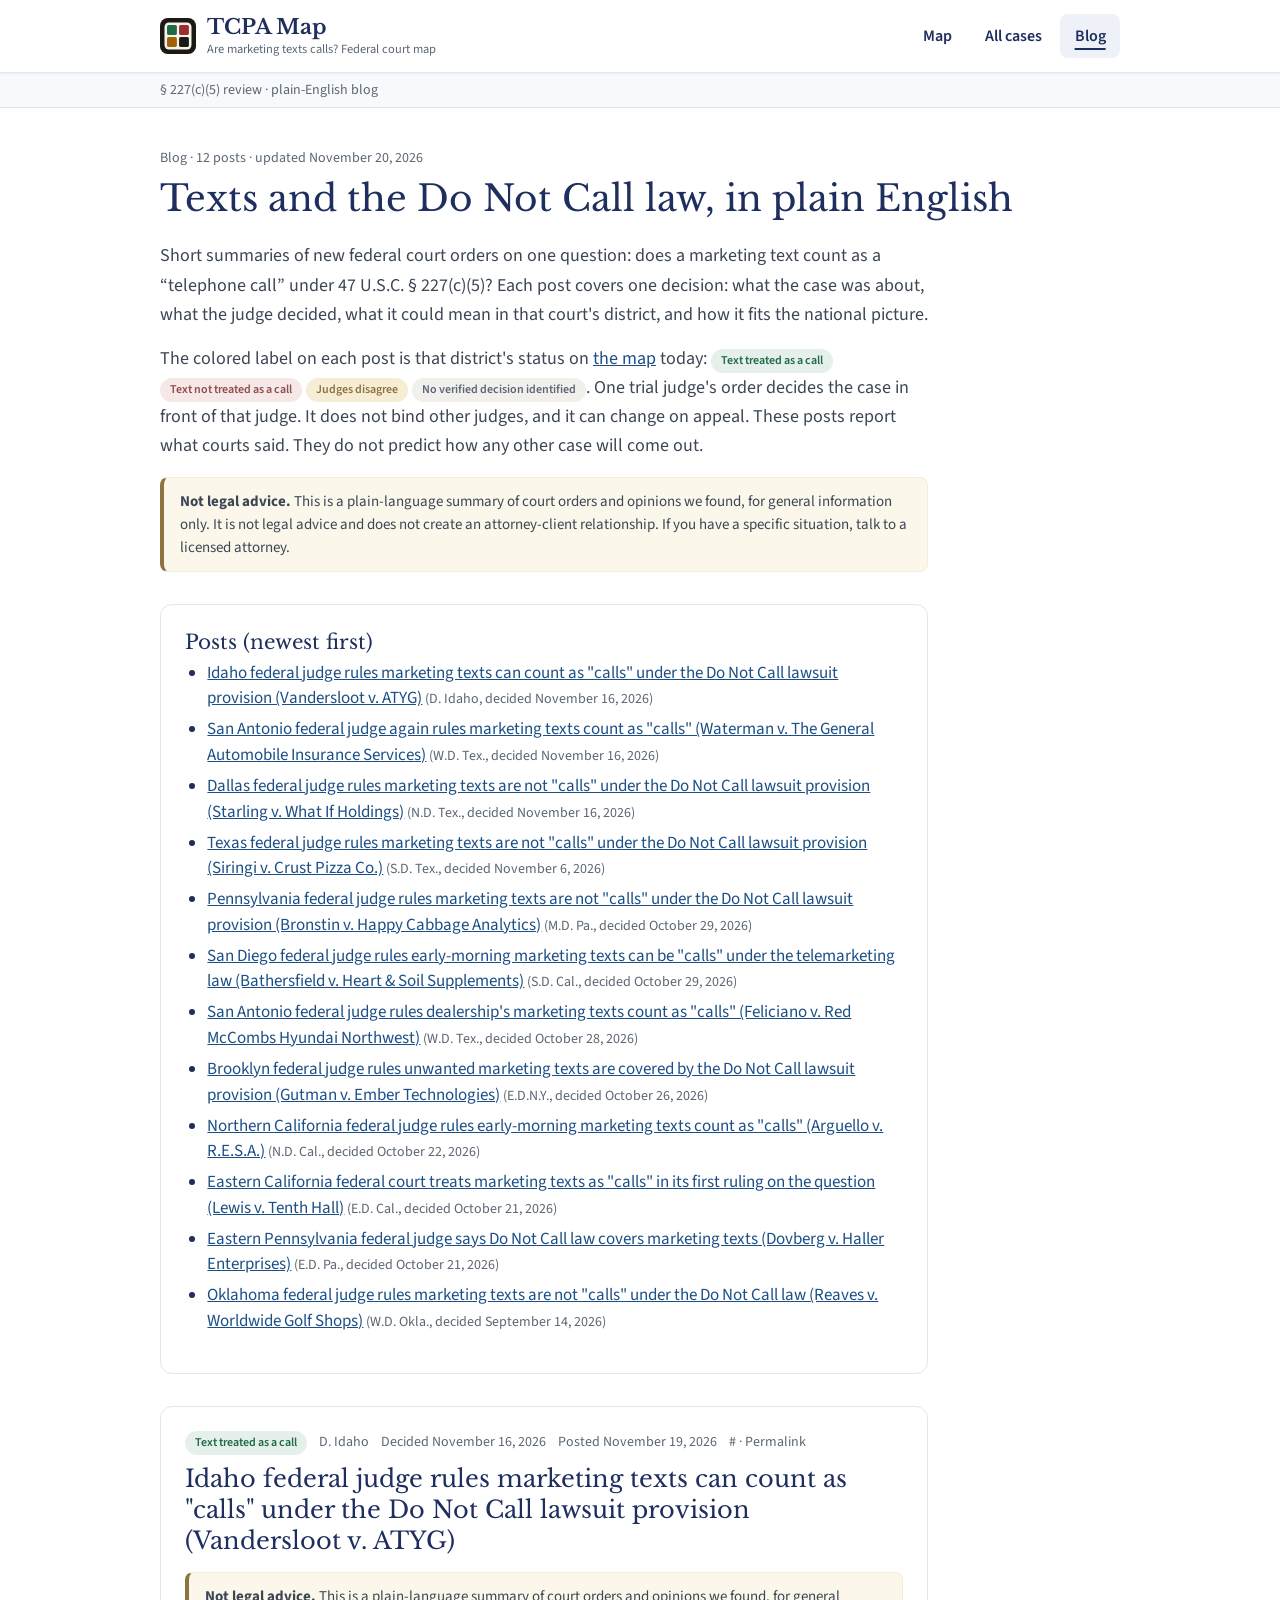
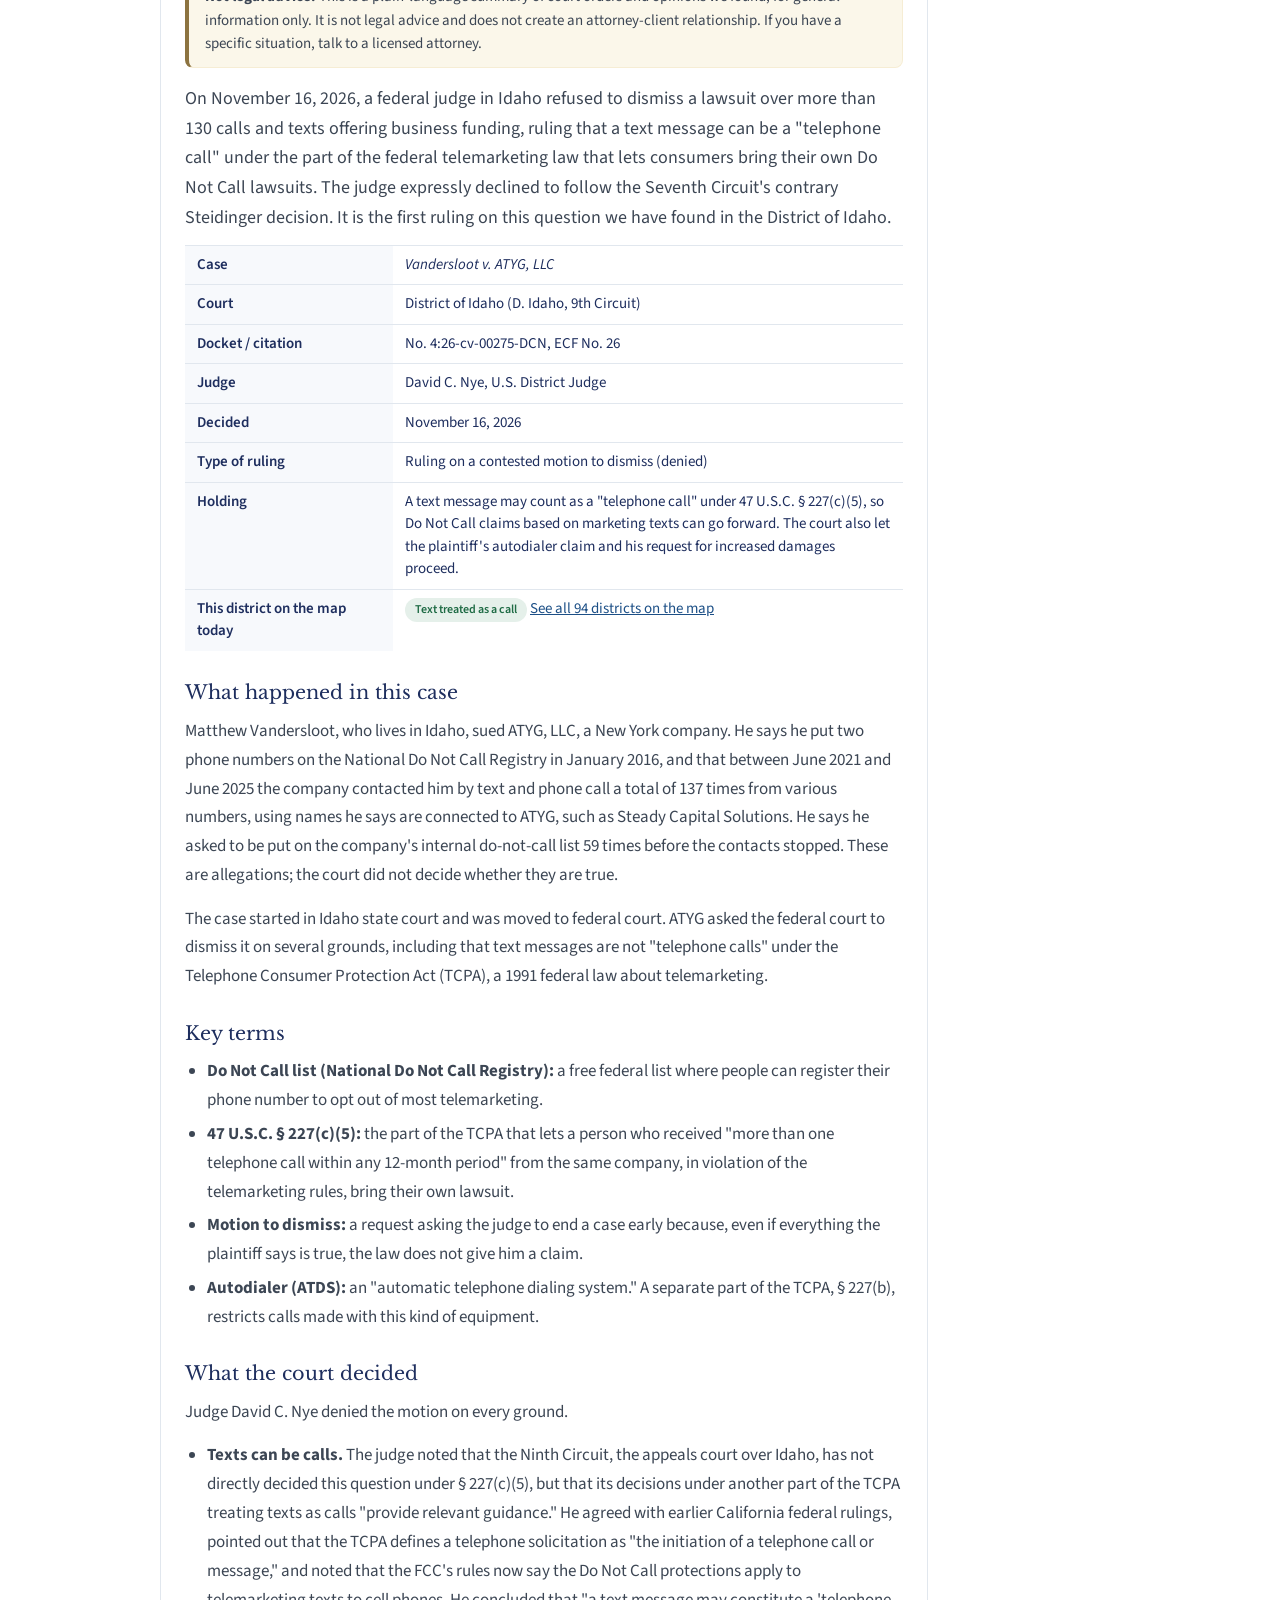
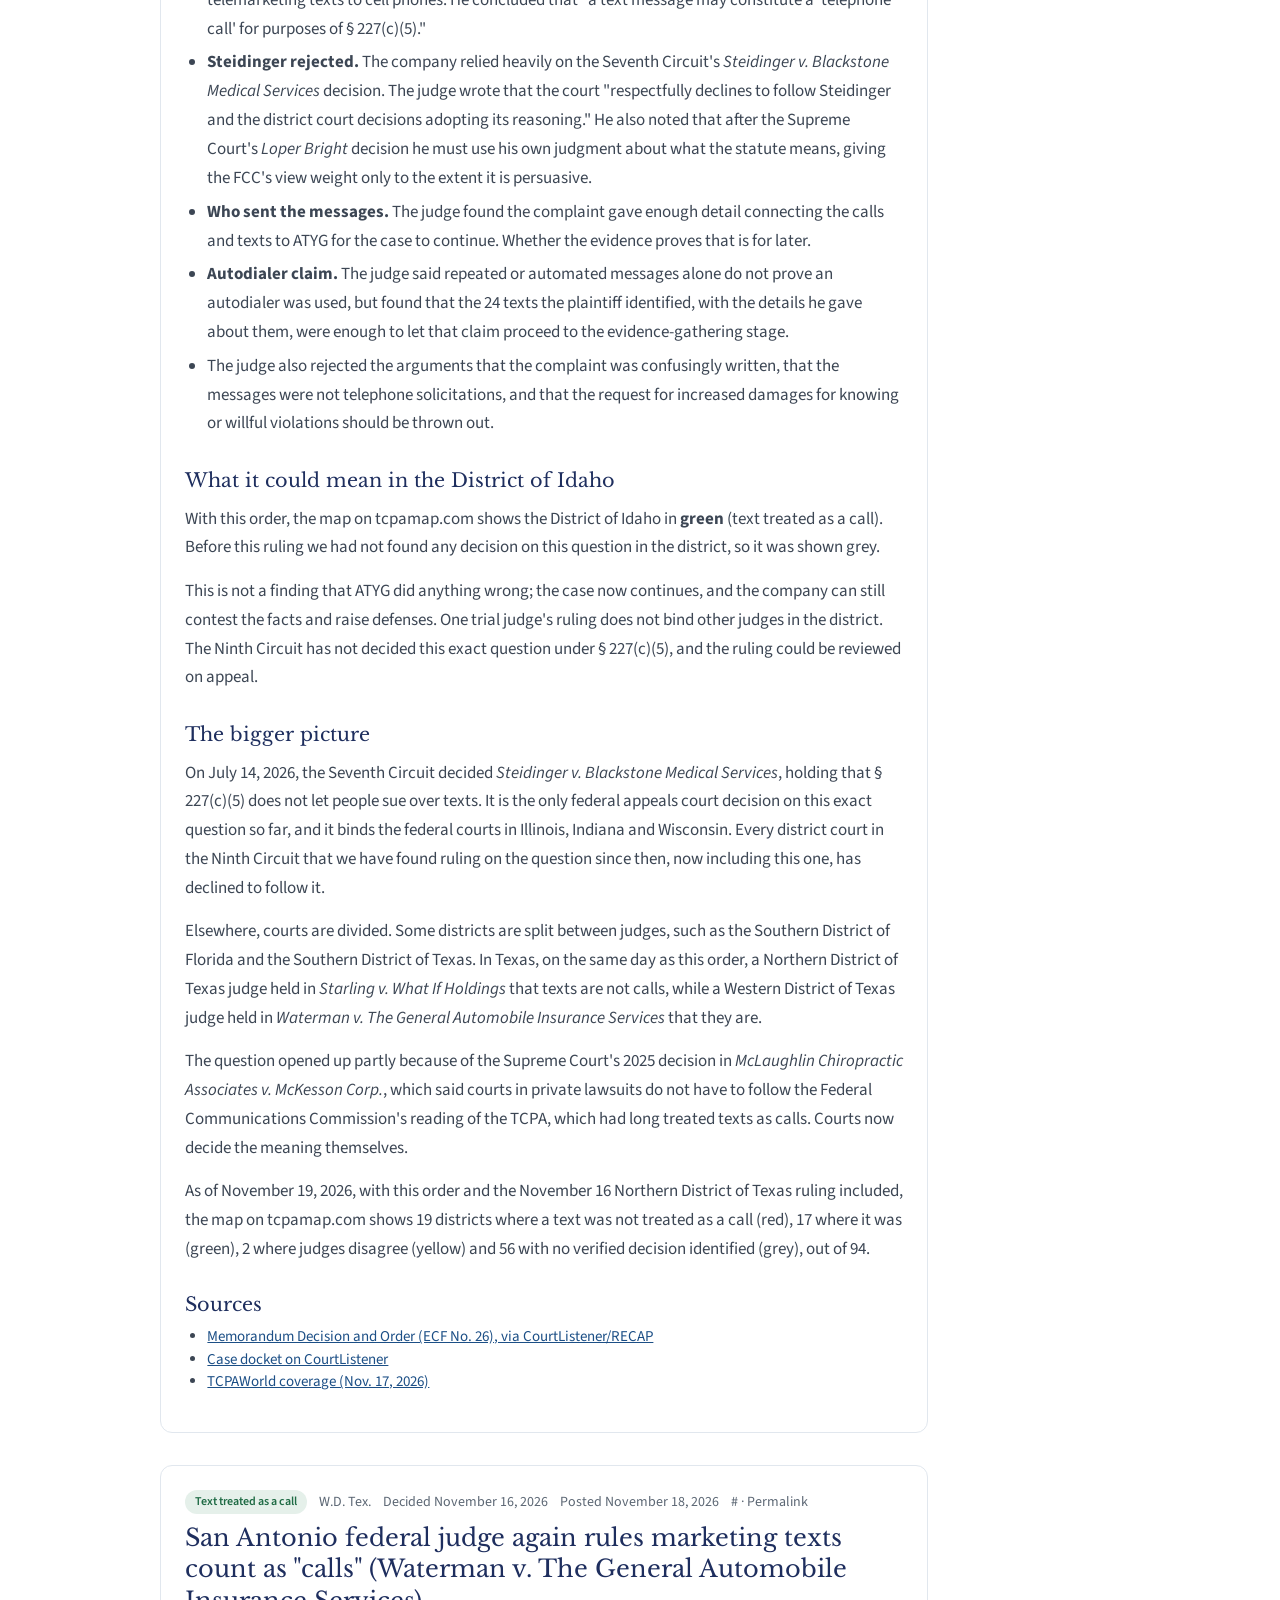
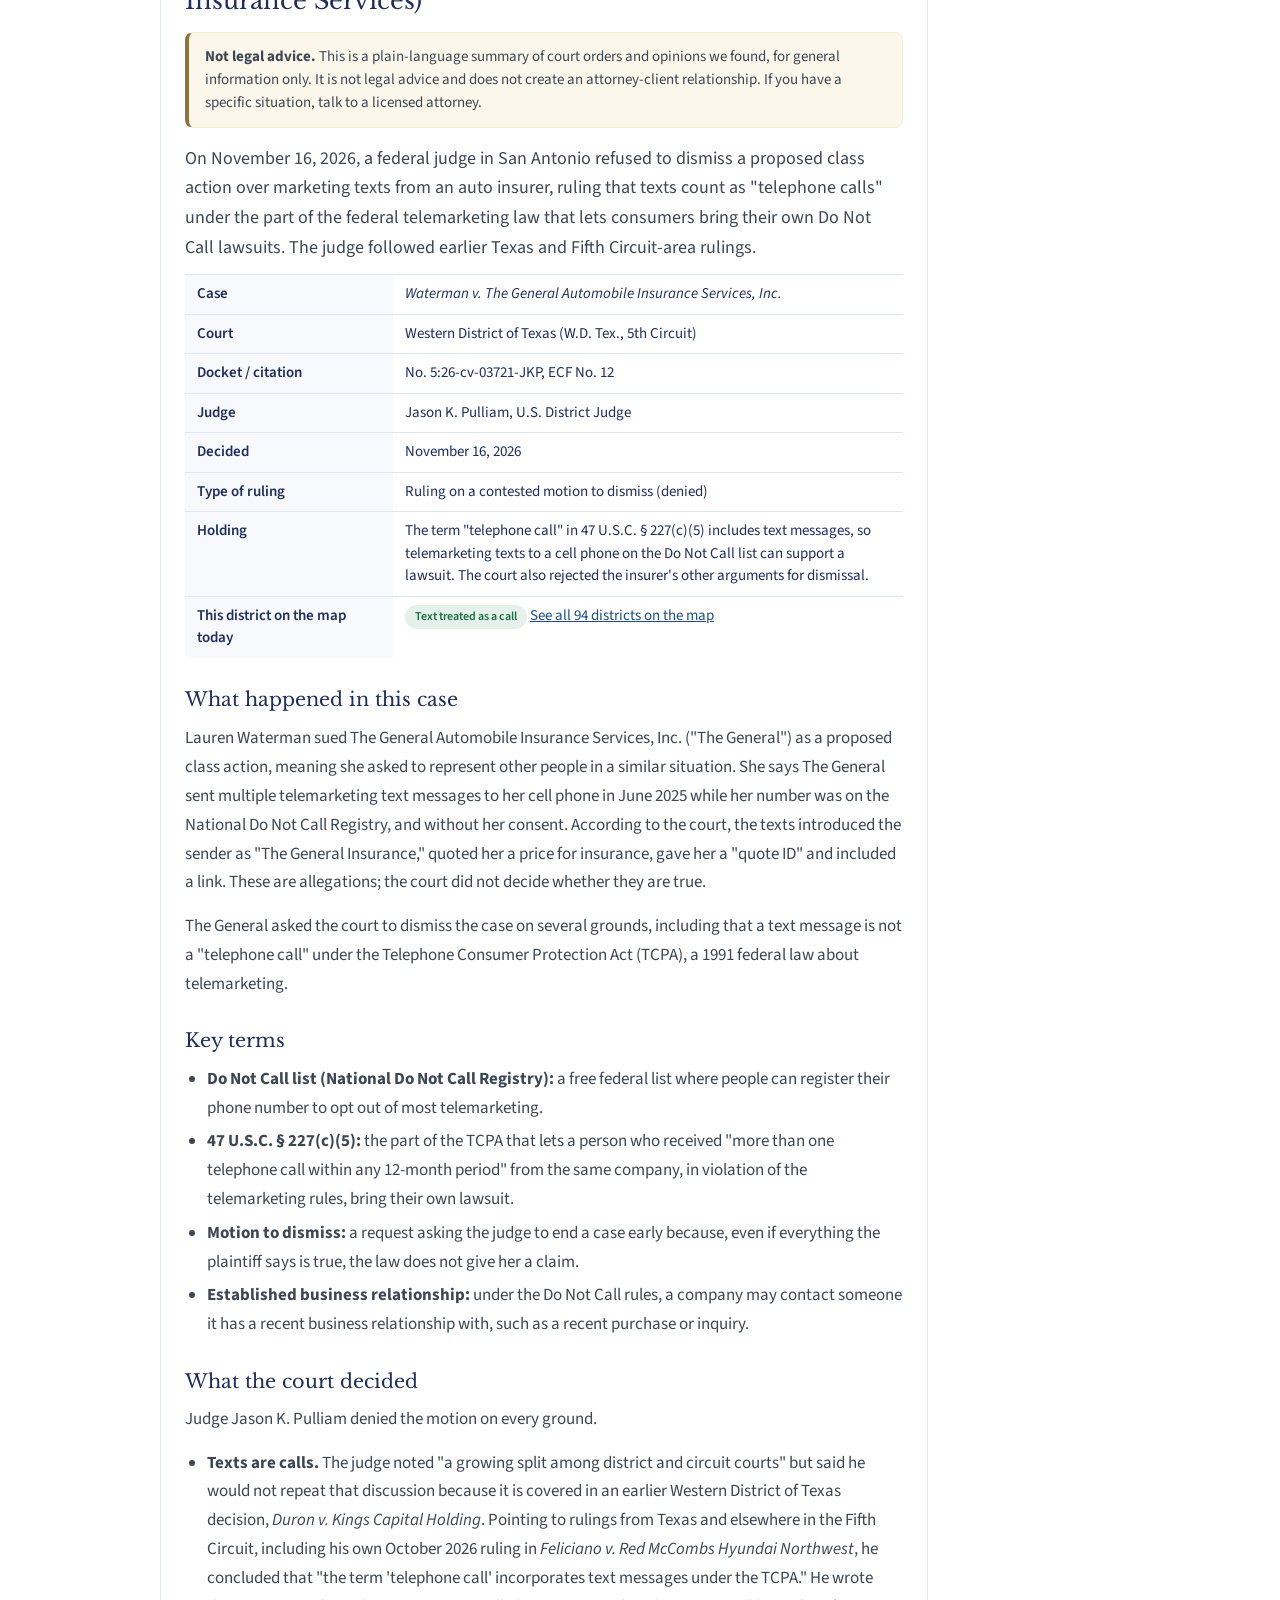
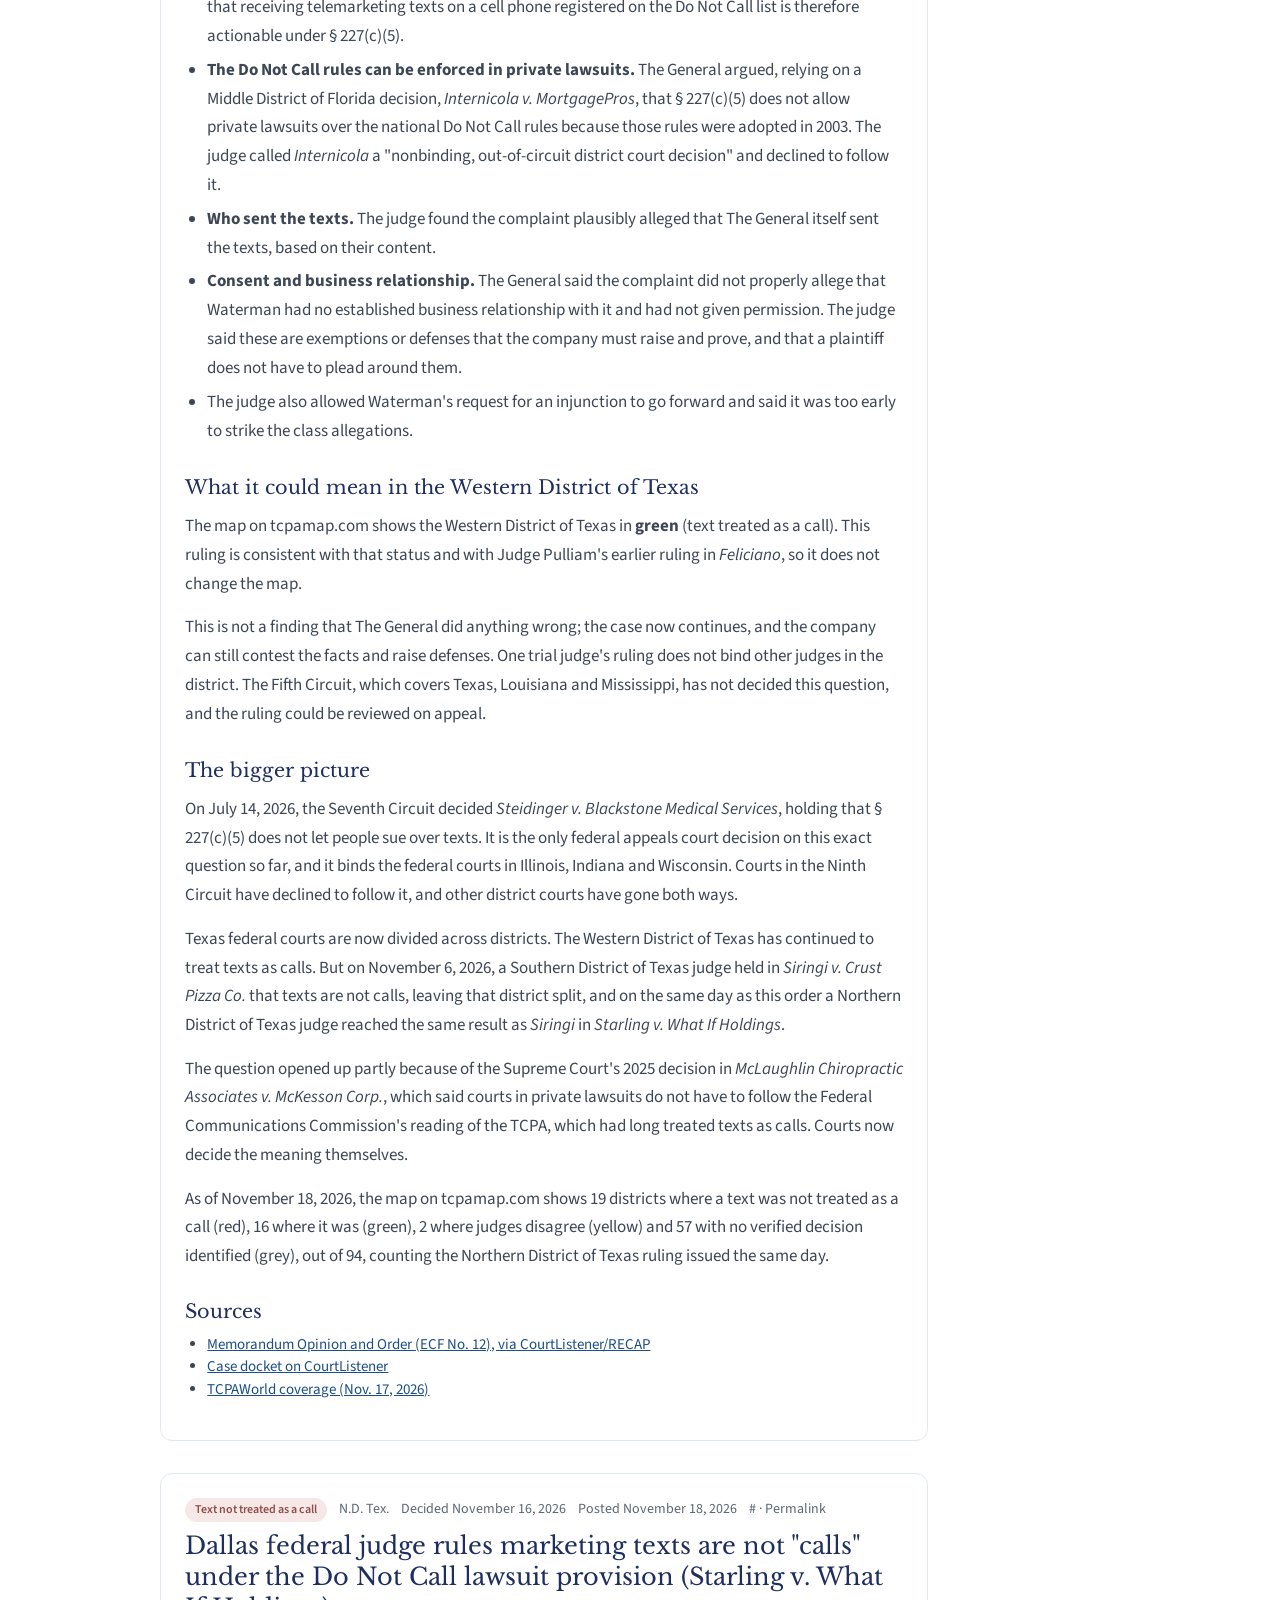
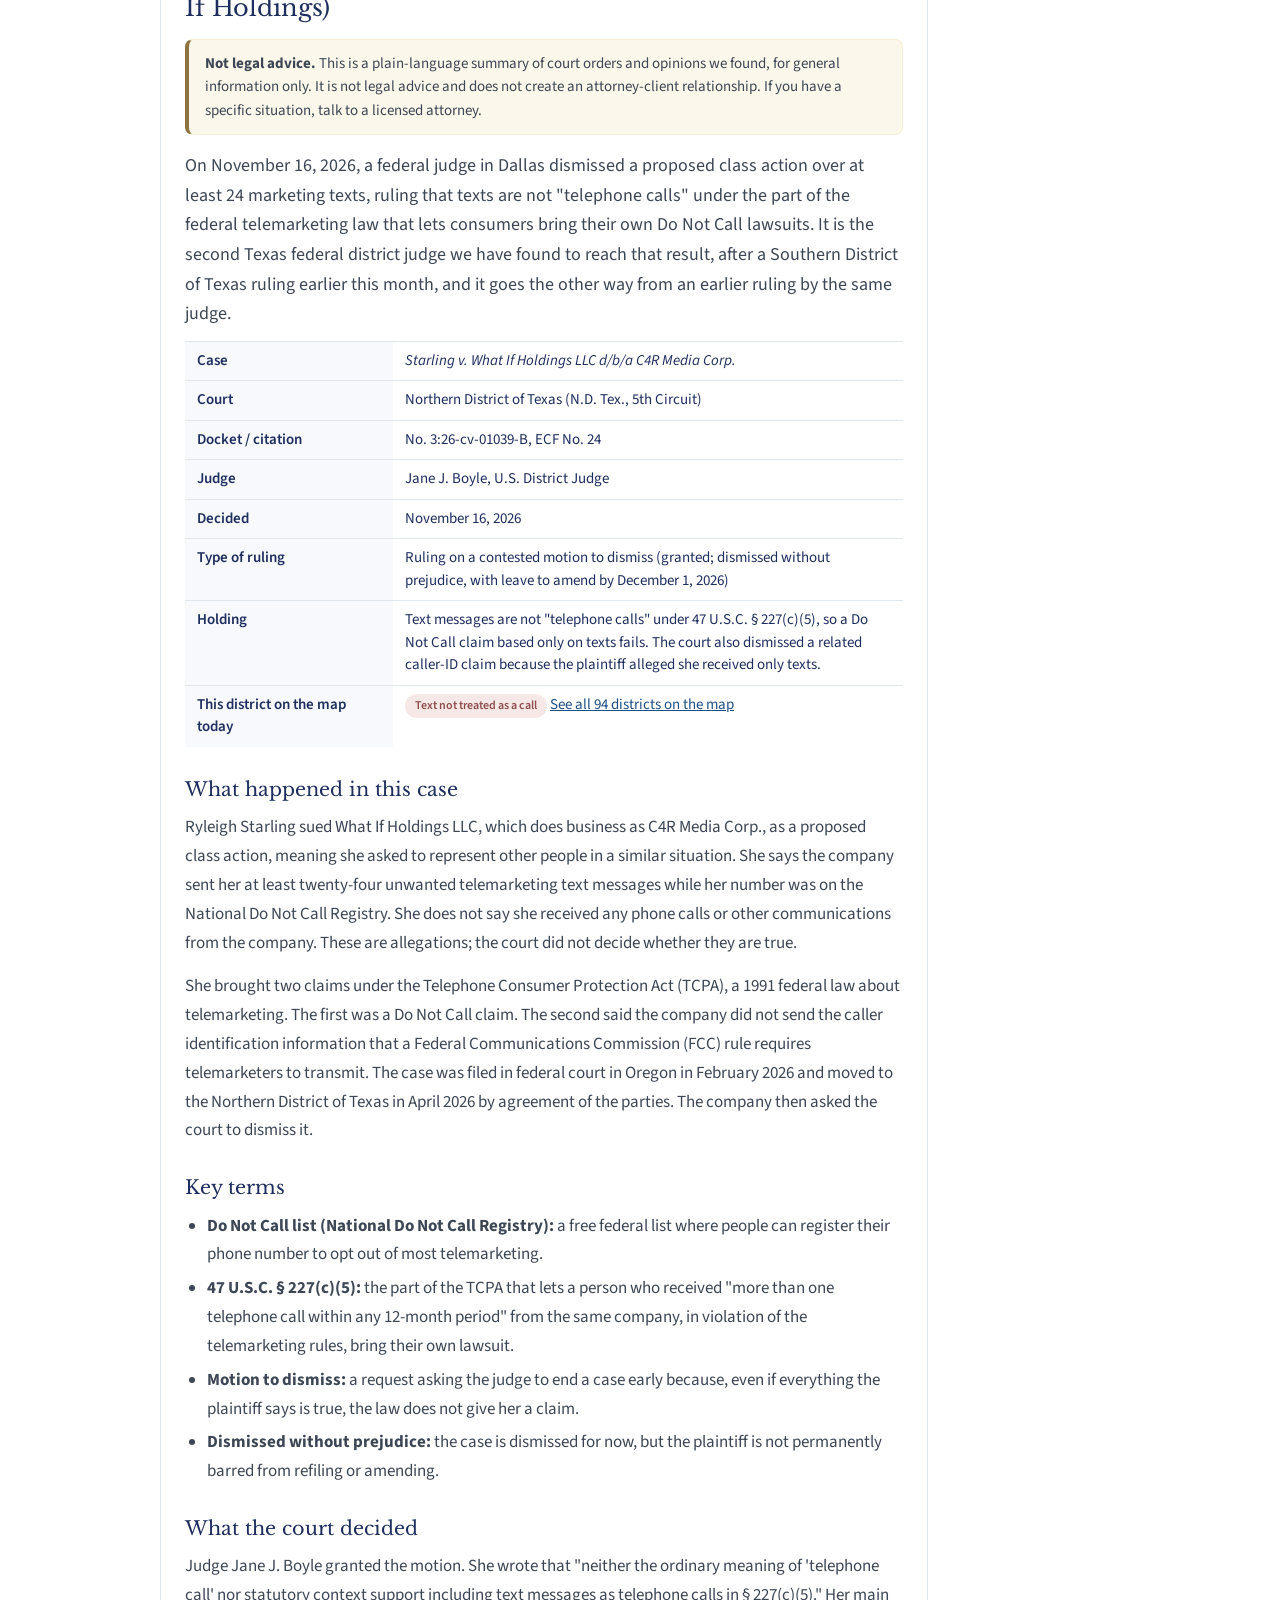
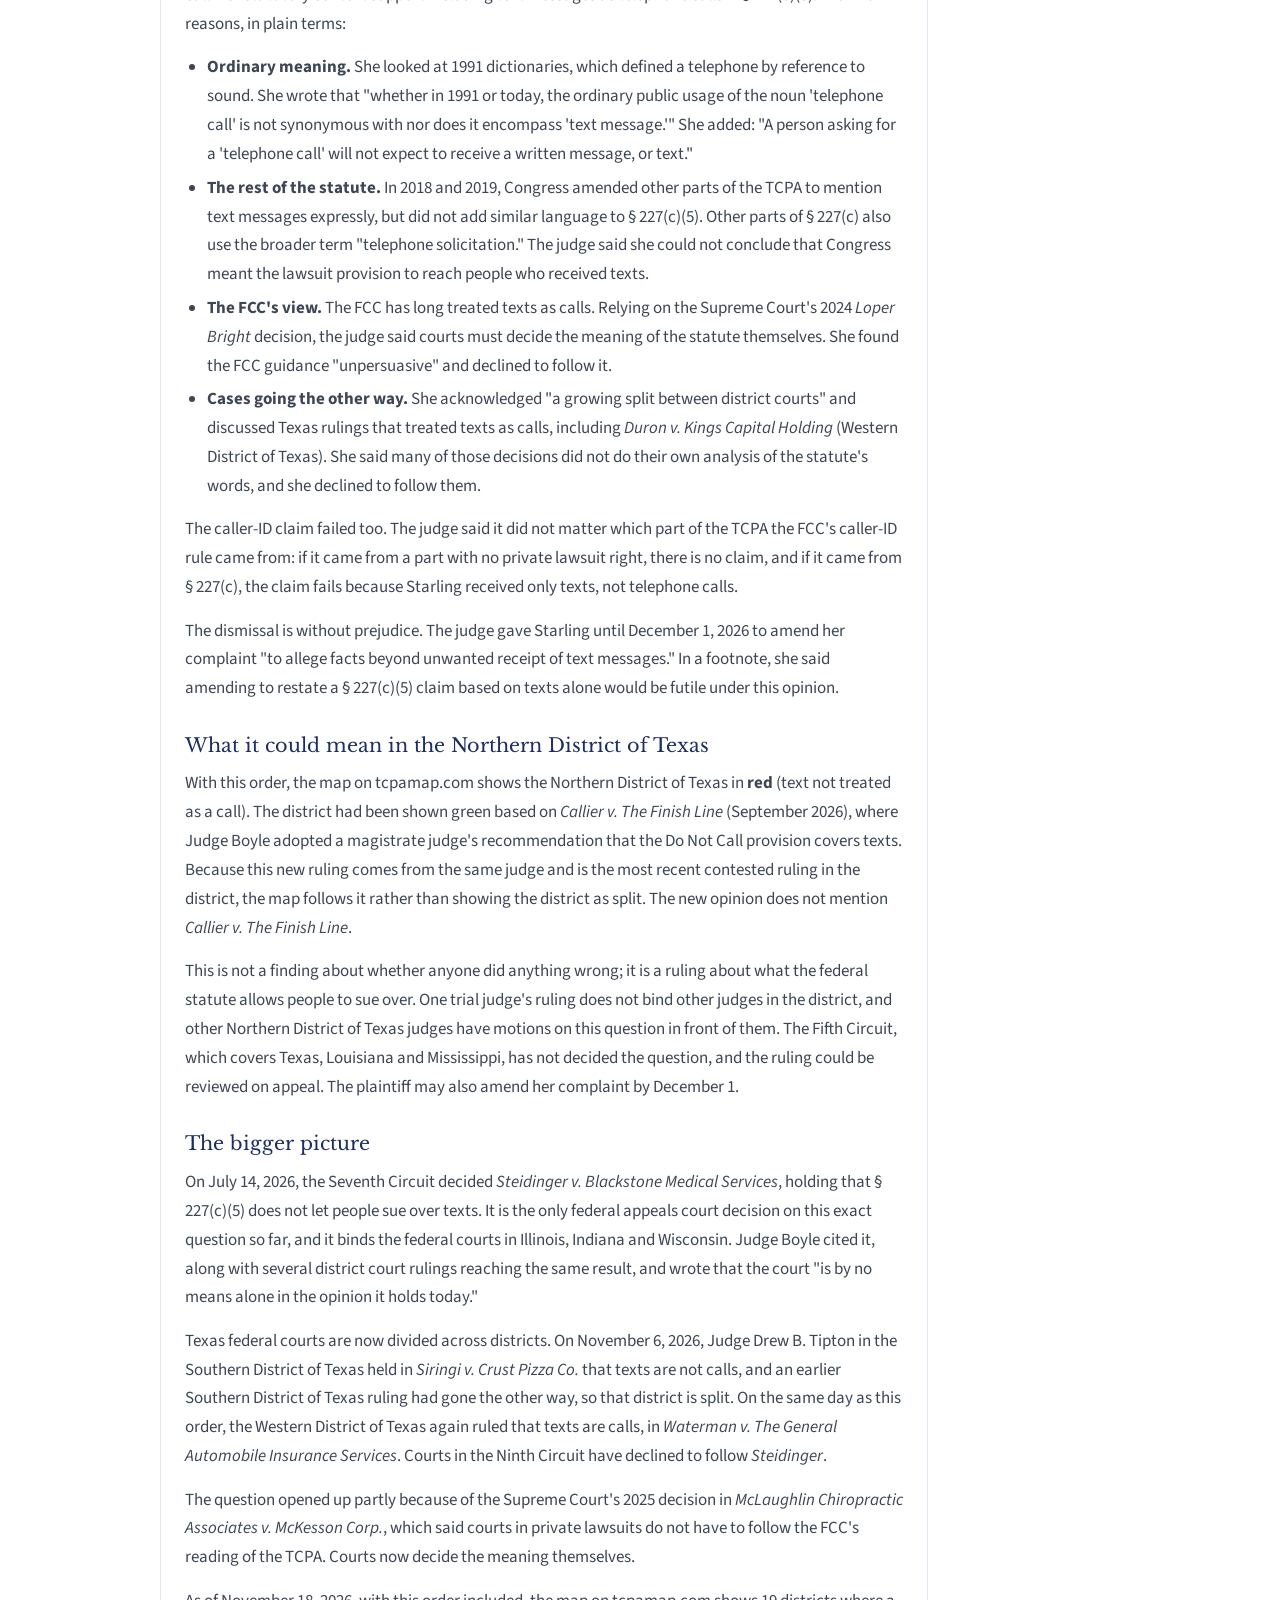
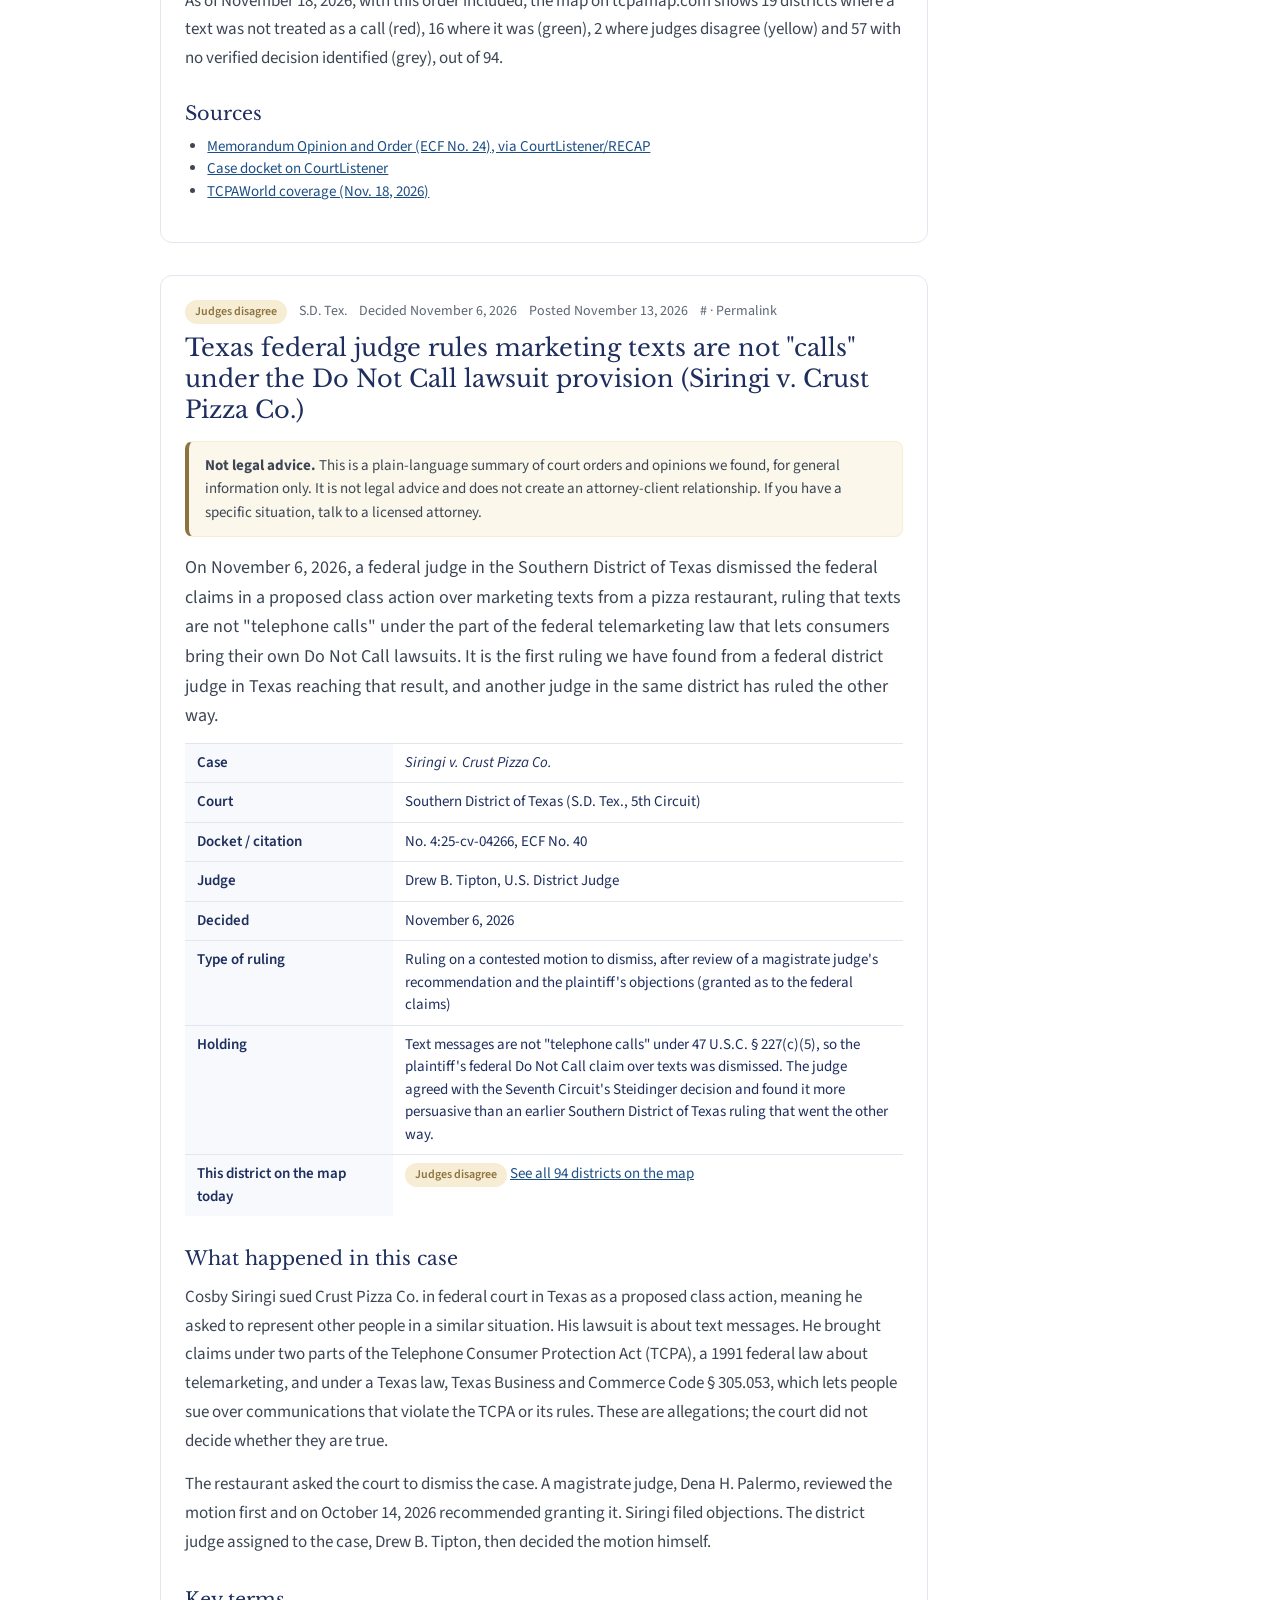
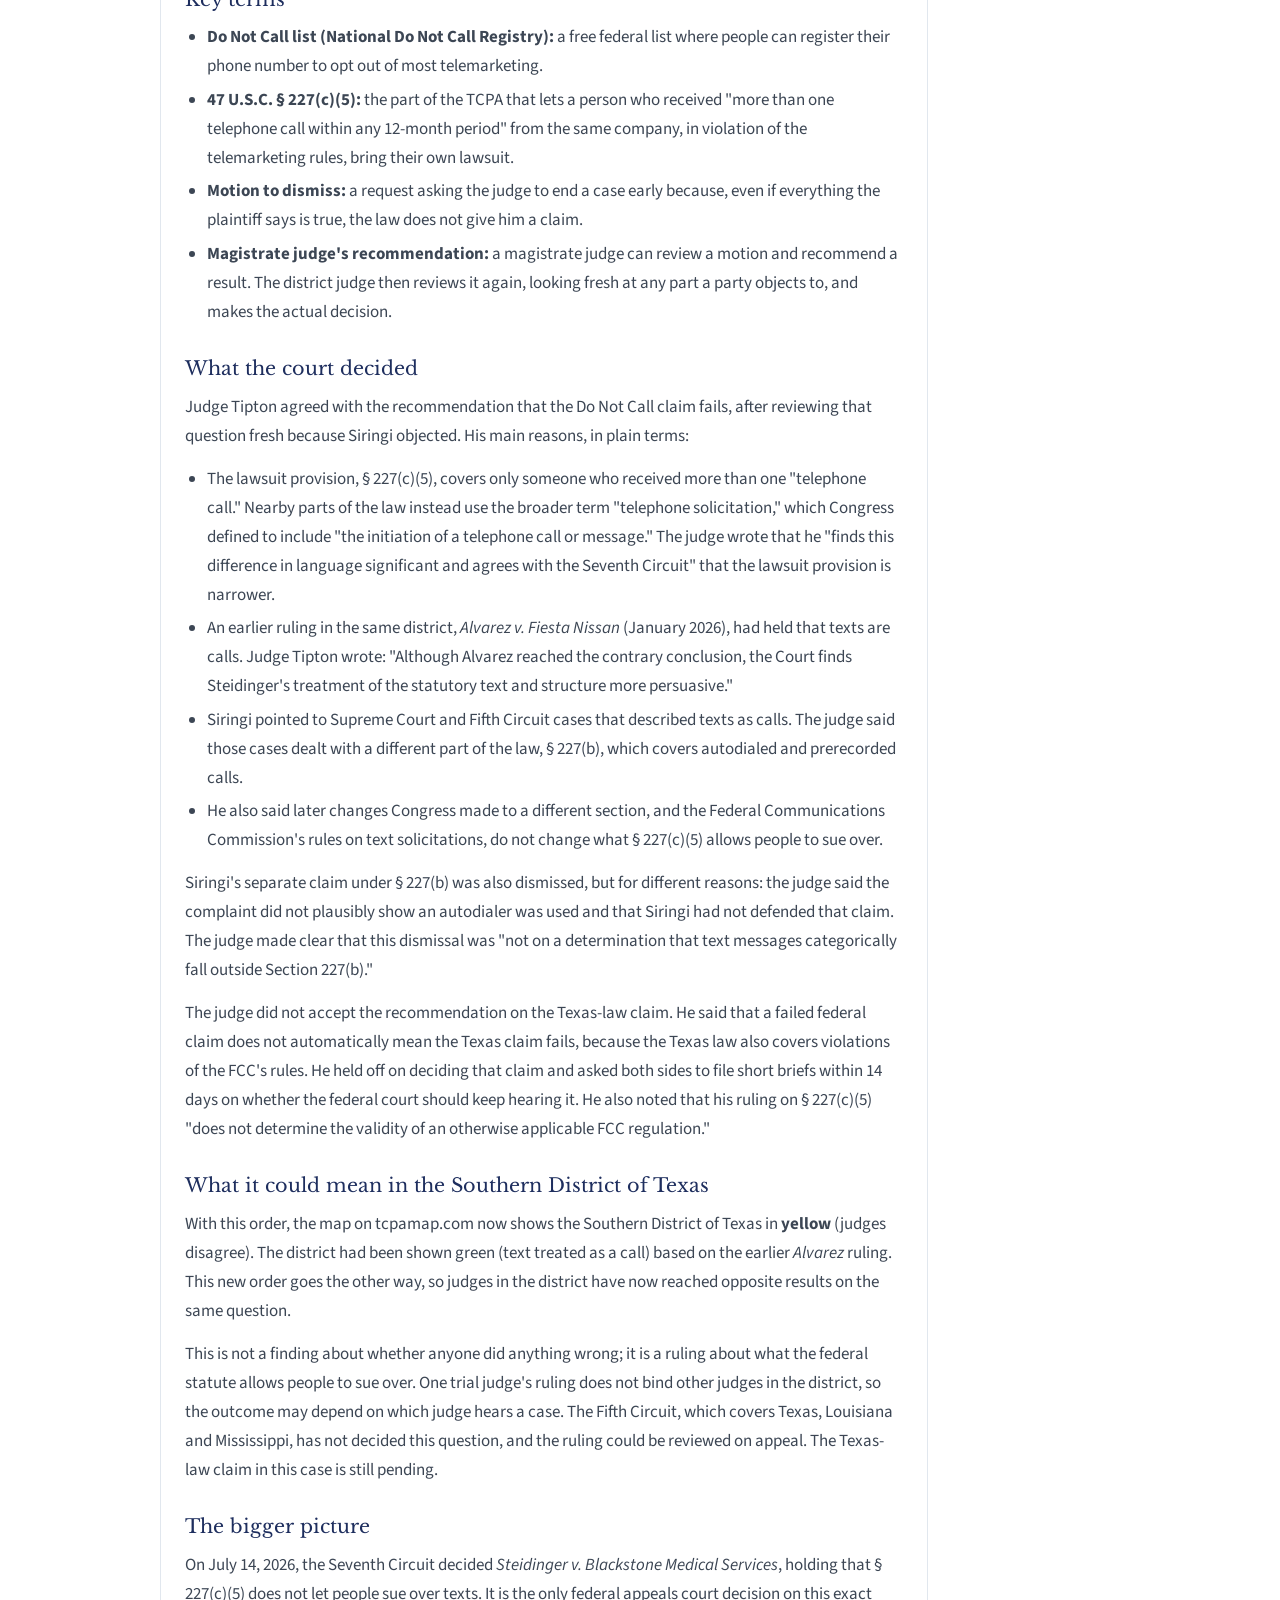
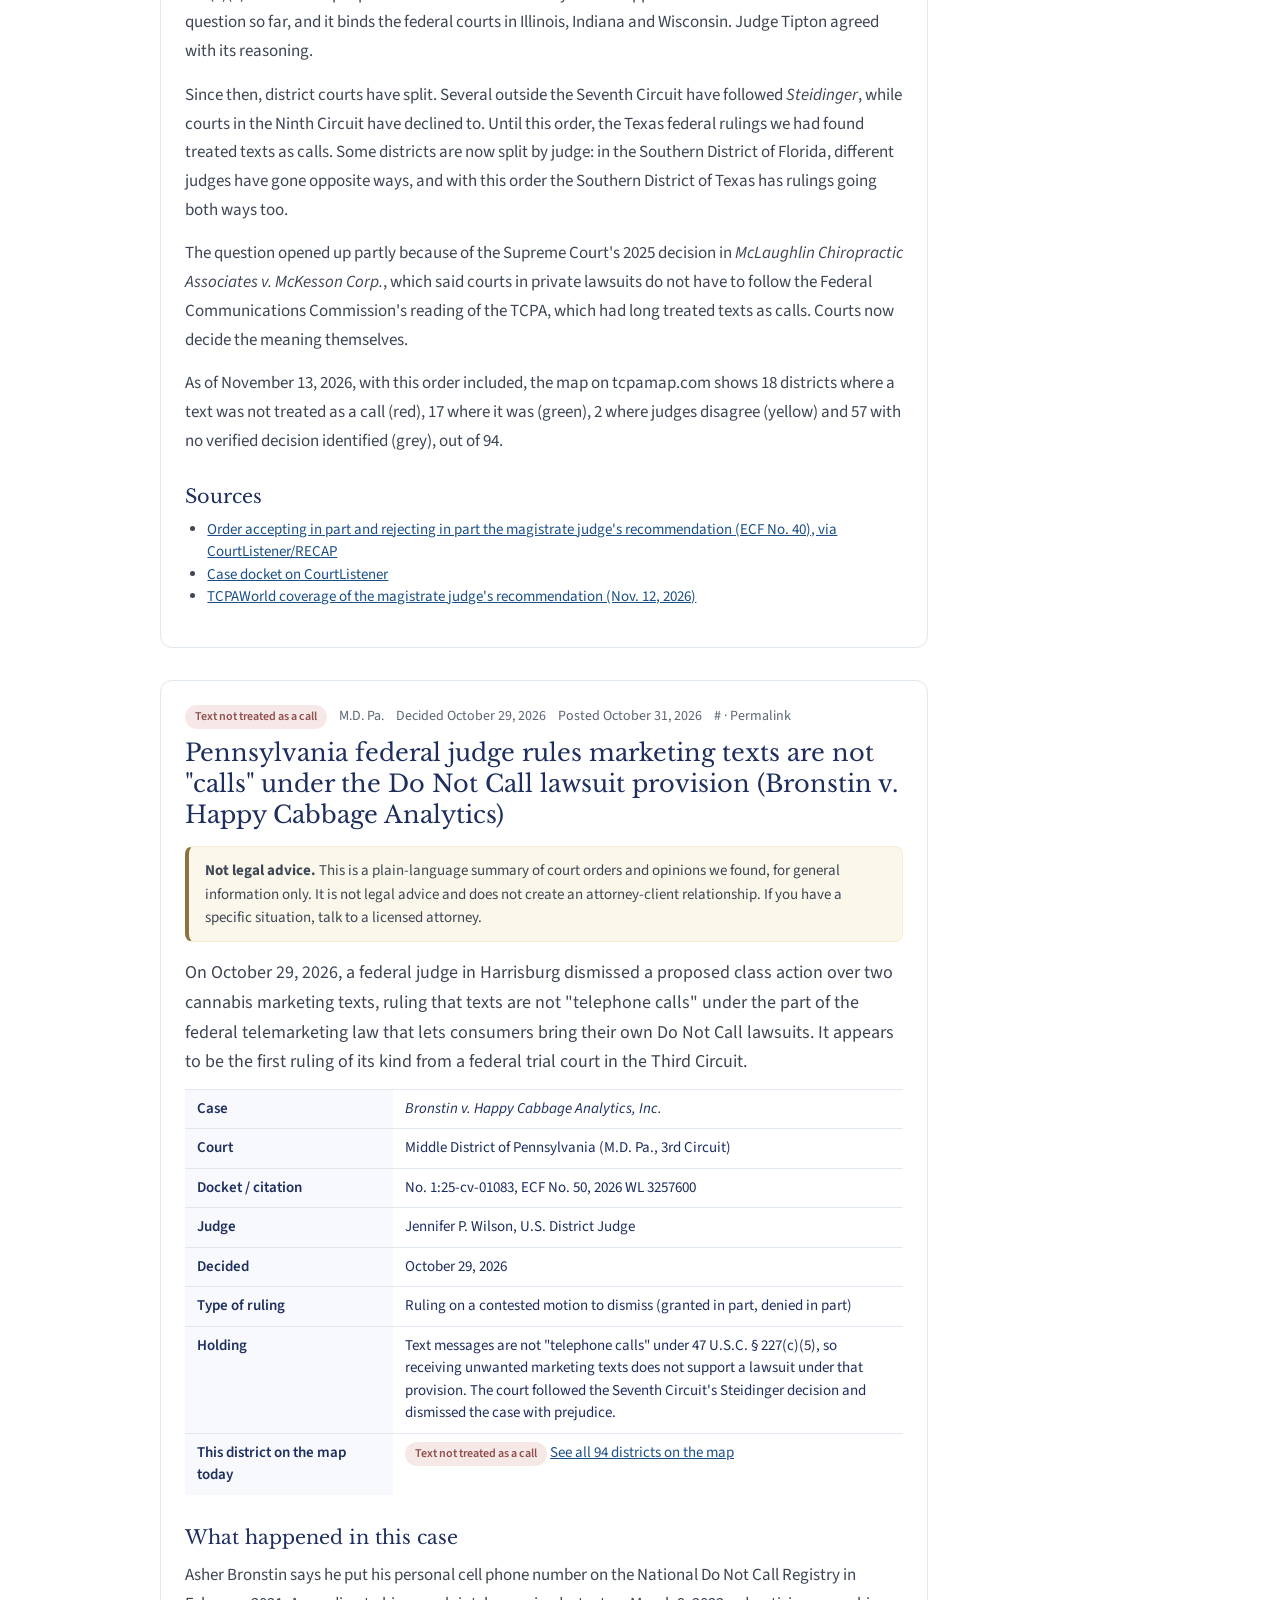
==== commit bf854535: "Blog index + sitemap: add Starling, Waterman, Vandersloot posts" ====
--- a/blog/index.html
+++ b/blog/index.html
@@ -5,7 +5,7 @@
 <meta property="og:title" content="Blog: marketing texts and the Do Not Call law, in plain English"><meta property="og:description" content="Plain-language summaries of federal court orders on whether a marketing text counts as a telephone call under 47 U.S.C. § 227(c)(5). Not legal advice."><meta property="og:image" content="https://tcpamap.com/og.jpg">
 <meta name="twitter:card" content="summary_large_image">
 <link rel="icon" type="image/svg+xml" href="/favicon.svg"/><link rel="stylesheet" href="/assets/styles-BRyN_3hn.css"/>
-<script type="application/ld+json">{"@context": "https://schema.org", "@type": "Blog", "name": "TCPA text message decisions, in plain English", "url": "https://tcpamap.com/blog/", "inLanguage": "en", "isPartOf": {"@type": "WebSite", "name": "Are marketing texts telephone calls? Federal court map", "url": "https://tcpamap.com/"}, "blogPost": [{"@type": "BlogPosting", "headline": "Texas federal judge rules marketing texts are not \"calls\" under the Do Not Call lawsuit provision (Siringi v. Crust Pizza Co.)", "url": "https://tcpamap.com/blog/siringi-v-crust-pizza-sd-tex-2026-11-06/", "datePublished": "2026-11-13"}, {"@type": "BlogPosting", "headline": "Pennsylvania federal judge rules marketing texts are not \"calls\" under the Do Not Call lawsuit provision (Bronstin v. Happy Cabbage Analytics)", "url": "https://tcpamap.com/blog/bronstin-v-happy-cabbage-md-pa-2026-10-29/", "datePublished": "2026-10-31"}, {"@type": "BlogPosting", "headline": "San Diego federal judge rules early-morning marketing texts can be \"calls\" under the telemarketing law (Bathersfield v. Heart & Soil Supplements)", "url": "https://tcpamap.com/blog/bathersfield-v-heart-and-soil-sd-cal-2026-10-29/", "datePublished": "2026-10-31"}, {"@type": "BlogPosting", "headline": "San Antonio federal judge rules dealership's marketing texts count as \"calls\" (Feliciano v. Red McCombs Hyundai Northwest)", "url": "https://tcpamap.com/blog/feliciano-v-red-mccombs-wd-tex-2026-10-28/", "datePublished": "2026-10-30"}, {"@type": "BlogPosting", "headline": "Brooklyn federal judge rules unwanted marketing texts are covered by the Do Not Call lawsuit provision (Gutman v. Ember Technologies)", "url": "https://tcpamap.com/blog/gutman-v-ember-technologies-ed-ny-2026-10-26/", "datePublished": "2026-10-31"}, {"@type": "BlogPosting", "headline": "Northern California federal judge rules early-morning marketing texts count as \"calls\" (Arguello v. R.E.S.A.)", "url": "https://tcpamap.com/blog/arguello-v-resa-nd-cal-2026-10-22/", "datePublished": "2026-10-26"}, {"@type": "BlogPosting", "headline": "Eastern California federal court treats marketing texts as \"calls\" in its first ruling on the question (Lewis v. Tenth Hall)", "url": "https://tcpamap.com/blog/lewis-v-tenth-hall-ed-cal-2026-10-21/", "datePublished": "2026-10-26"}, {"@type": "BlogPosting", "headline": "Eastern Pennsylvania federal judge says Do Not Call law covers marketing texts (Dovberg v. Haller Enterprises)", "url": "https://tcpamap.com/blog/dovberg-v-haller-ed-pa-2026-10-21/", "datePublished": "2026-10-26"}, {"@type": "BlogPosting", "headline": "Oklahoma federal judge rules marketing texts are not \"calls\" under the Do Not Call law (Reaves v. Worldwide Golf Shops)", "url": "https://tcpamap.com/blog/reaves-v-worldwide-golf-shops-wd-okla-2026-09-14/", "datePublished": "2026-10-27"}]}</script><script type="application/ld+json">{"@context": "https://schema.org", "@type": "BreadcrumbList", "itemListElement": [{"@type": "ListItem", "position": 1, "name": "Map", "item": "https://tcpamap.com/"}, {"@type": "ListItem", "position": 2, "name": "Blog", "item": "https://tcpamap.com/blog/"}]}</script>
+<script type="application/ld+json">{"@context": "https://schema.org", "@type": "Blog", "name": "TCPA text message decisions, in plain English", "url": "https://tcpamap.com/blog/", "inLanguage": "en", "isPartOf": {"@type": "WebSite", "name": "Are marketing texts telephone calls? Federal court map", "url": "https://tcpamap.com/"}, "blogPost": [{"@type": "BlogPosting", "headline": "Idaho federal judge rules marketing texts can count as \"calls\" under the Do Not Call lawsuit provision (Vandersloot v. ATYG)", "url": "https://tcpamap.com/blog/vandersloot-v-atyg-d-idaho-2026-11-16/", "datePublished": "2026-11-19"}, {"@type": "BlogPosting", "headline": "San Antonio federal judge again rules marketing texts count as \"calls\" (Waterman v. The General Automobile Insurance Services)", "url": "https://tcpamap.com/blog/waterman-v-general-automobile-insurance-wd-tex-2026-11-16/", "datePublished": "2026-11-18"}, {"@type": "BlogPosting", "headline": "Dallas federal judge rules marketing texts are not \"calls\" under the Do Not Call lawsuit provision (Starling v. What If Holdings)", "url": "https://tcpamap.com/blog/starling-v-what-if-holdings-nd-tex-2026-11-16/", "datePublished": "2026-11-18"}, {"@type": "BlogPosting", "headline": "Texas federal judge rules marketing texts are not \"calls\" under the Do Not Call lawsuit provision (Siringi v. Crust Pizza Co.)", "url": "https://tcpamap.com/blog/siringi-v-crust-pizza-sd-tex-2026-11-06/", "datePublished": "2026-11-13"}, {"@type": "BlogPosting", "headline": "Pennsylvania federal judge rules marketing texts are not \"calls\" under the Do Not Call lawsuit provision (Bronstin v. Happy Cabbage Analytics)", "url": "https://tcpamap.com/blog/bronstin-v-happy-cabbage-md-pa-2026-10-29/", "datePublished": "2026-10-31"}, {"@type": "BlogPosting", "headline": "San Diego federal judge rules early-morning marketing texts can be \"calls\" under the telemarketing law (Bathersfield v. Heart & Soil Supplements)", "url": "https://tcpamap.com/blog/bathersfield-v-heart-and-soil-sd-cal-2026-10-29/", "datePublished": "2026-10-31"}, {"@type": "BlogPosting", "headline": "San Antonio federal judge rules dealership's marketing texts count as \"calls\" (Feliciano v. Red McCombs Hyundai Northwest)", "url": "https://tcpamap.com/blog/feliciano-v-red-mccombs-wd-tex-2026-10-28/", "datePublished": "2026-10-30"}, {"@type": "BlogPosting", "headline": "Brooklyn federal judge rules unwanted marketing texts are covered by the Do Not Call lawsuit provision (Gutman v. Ember Technologies)", "url": "https://tcpamap.com/blog/gutman-v-ember-technologies-ed-ny-2026-10-26/", "datePublished": "2026-10-31"}, {"@type": "BlogPosting", "headline": "Northern California federal judge rules early-morning marketing texts count as \"calls\" (Arguello v. R.E.S.A.)", "url": "https://tcpamap.com/blog/arguello-v-resa-nd-cal-2026-10-22/", "datePublished": "2026-10-26"}, {"@type": "BlogPosting", "headline": "Eastern California federal court treats marketing texts as \"calls\" in its first ruling on the question (Lewis v. Tenth Hall)", "url": "https://tcpamap.com/blog/lewis-v-tenth-hall-ed-cal-2026-10-21/", "datePublished": "2026-10-26"}, {"@type": "BlogPosting", "headline": "Eastern Pennsylvania federal judge says Do Not Call law covers marketing texts (Dovberg v. Haller Enterprises)", "url": "https://tcpamap.com/blog/dovberg-v-haller-ed-pa-2026-10-21/", "datePublished": "2026-10-26"}, {"@type": "BlogPosting", "headline": "Oklahoma federal judge rules marketing texts are not \"calls\" under the Do Not Call law (Reaves v. Worldwide Golf Shops)", "url": "https://tcpamap.com/blog/reaves-v-worldwide-golf-shops-wd-okla-2026-09-14/", "datePublished": "2026-10-27"}]}</script><script type="application/ld+json">{"@context": "https://schema.org", "@type": "BreadcrumbList", "itemListElement": [{"@type": "ListItem", "position": 1, "name": "Map", "item": "https://tcpamap.com/"}, {"@type": "ListItem", "position": 2, "name": "Blog", "item": "https://tcpamap.com/blog/"}]}</script>
 <style>
 .blog-disc{border:1px solid var(--color-split-soft);background:#fbf7ea;border-left:4px solid var(--color-split);border-radius:.5rem;padding:.75rem 1rem;font-size:.9375rem;line-height:1.55;color:#3c4654;margin:1rem 0}
 .blog-card{border:1px solid var(--color-line);border-radius:var(--radius-card,.75rem);background:#fff;padding:1.5rem;margin-top:2rem}
@@ -24,12 +24,113 @@
 .blog-src{font-size:.9375rem;color:#3c4654}.blog-toc li{margin:.35rem 0;font-size:1.0625rem}
 .blog-intro p{margin:0 0 .9rem}
 @media (max-width:640px){.blog-facts th{width:auto}.blog-card{padding:1.1rem}}
-</style></head><body><div class="min-h-screen"><header class="th-bar th-w5"><style>html{scroll-padding-top:6rem}.th-bar{position:sticky;top:0;z-index:1100;background:#fff;border-bottom:1px solid var(--color-line);box-shadow:0 1px 3px rgba(30,46,94,.07)}.th-in{position:relative;max-width:72rem;margin:0 auto;display:flex;align-items:center;gap:1.25rem;min-height:4.5rem;padding:.625rem 1.25rem}.th-w5 .th-in,.th-w5+.th-sub p{max-width:64rem}.th-brand{display:flex;align-items:center;gap:.7rem;flex-shrink:0;color:var(--color-ink);text-decoration:none}.th-brand:hover .th-name{text-decoration:underline;text-underline-offset:.2em}.th-logo{display:block;width:2.25rem;height:2.25rem;flex-shrink:0}.th-words{display:flex;flex-direction:column;min-width:0;line-height:1.1}.th-name{font-family:var(--font-display);font-size:1.3rem;font-weight:700;letter-spacing:-.01em;white-space:nowrap}.th-tag{margin-top:.25rem;font-size:.78rem;color:var(--color-muted);white-space:nowrap}.th-nav{display:flex;align-items:center;gap:.25rem;margin-left:auto}.th-link{display:inline-flex;align-items:center;height:2.75rem;padding:0 .9rem;border-radius:.5rem;color:var(--color-ink);font-size:1rem;font-weight:600;text-decoration:none;white-space:nowrap}.th-link:hover{background:#f4f7fb}.th-link[aria-current]{background:#eef2f8;text-decoration:underline;text-decoration-thickness:2px;text-underline-offset:.45em}.th-link:focus-visible,.th-brand:focus-visible,.th-burger:focus-visible{outline:2px solid #1c6eae;outline-offset:2px}.th-cta{display:flex;align-items:center;flex-shrink:0;padding-left:1.25rem;border-left:1px solid var(--color-line)}.th-menu{display:none}.th-burger{display:flex;align-items:center;justify-content:center;width:2.75rem;height:2.75rem;list-style:none;border:1px solid var(--color-line);border-radius:.5rem;color:var(--color-ink);cursor:pointer;user-select:none}.th-burger::-webkit-details-marker{display:none}.th-burger::marker{content:none}.th-burger svg{width:1.4rem;height:1.4rem}.th-x,.th-menu[open] .th-bars{display:none}.th-menu[open] .th-x{display:block}.th-menu[open] .th-burger{background:#f4f7fb}.th-drop{position:absolute;left:0;right:0;top:100%;display:flex;flex-direction:column;gap:.25rem;padding:.5rem 1.25rem 1rem;background:#fff;border-bottom:1px solid var(--color-line);box-shadow:0 10px 18px rgba(30,46,94,.10)}.th-drop .th-link{height:3rem;padding:0 .75rem}.th-sub{background:#f7f9fc;border-bottom:1px solid var(--color-line)}.th-sub p{max-width:72rem;margin:0 auto;padding:.45rem 1.25rem}@media (min-width:640px){.th-in,.th-sub p{padding-left:2rem;padding-right:2rem}}@media (max-width:899px){.th-nav,.th-tag{display:none}.th-menu{display:block}.th-in{gap:.75rem;padding-top:.5rem;padding-bottom:.5rem;min-height:4rem}.th-brand{margin-right:auto}.th-cta{padding-left:0;border-left:0}}@media (max-width:559px){.th-bar{position:relative}.th-in{flex-wrap:wrap;gap:0 .5rem;min-height:0;padding:0 1.25rem}.th-brand,.th-menu{height:4rem;display:flex;align-items:center}.th-logo{width:2rem;height:2rem}.th-name{font-size:1.15rem}.th-drop{top:4rem;padding:.5rem 1.25rem 1rem}.th-cta{order:3;flex-basis:100%;justify-content:center;padding:.625rem 0 .75rem;border-top:1px solid var(--color-line)}}</style><div class="th-in"><a class="th-brand" href="/"><img src="/favicon.svg" alt="" width="36" height="36" class="th-logo"/><span class="th-words"><span class="th-name">TCPA Map</span><span class="th-tag">Are marketing texts calls? Federal court map</span></span></a><nav class="th-nav" aria-label="Main"><a class="th-link" href="/">Map</a><a class="th-link" href="/removed-cases">All cases</a><a class="th-link" href="/blog/" aria-current="page">Blog</a></nav><details class="th-menu"><summary class="th-burger" aria-label="Menu"><svg class="th-bars" viewBox="0 0 20 20" aria-hidden="true" fill="none" stroke="currentColor" stroke-width="1.8"><path d="M3 5.5h14M3 10h14M3 14.5h14" stroke-linecap="round" stroke-linejoin="round"></path></svg><svg class="th-x" viewBox="0 0 20 20" aria-hidden="true" fill="none" stroke="currentColor" stroke-width="1.8"><path d="M5 5l10 10M15 5 5 15" stroke-linecap="round" stroke-linejoin="round"></path></svg></summary><nav class="th-drop" aria-label="Main menu"><a class="th-link" href="/">Map</a><a class="th-link" href="/removed-cases">All cases</a><a class="th-link" href="/blog/" aria-current="page">Blog</a></nav></details></div></header><div class="th-sub"><p class="text-sm text-muted">§ 227(c)(5) review · plain-English blog</p></div><main class="mx-auto max-w-5xl px-5 py-10 sm:px-8"><p class="text-sm text-muted">Blog · 9 posts · updated November 13, 2026</p>
+</style></head><body><div class="min-h-screen"><header class="th-bar th-w5"><style>html{scroll-padding-top:6rem}.th-bar{position:sticky;top:0;z-index:1100;background:#fff;border-bottom:1px solid var(--color-line);box-shadow:0 1px 3px rgba(30,46,94,.07)}.th-in{position:relative;max-width:72rem;margin:0 auto;display:flex;align-items:center;gap:1.25rem;min-height:4.5rem;padding:.625rem 1.25rem}.th-w5 .th-in,.th-w5+.th-sub p{max-width:64rem}.th-brand{display:flex;align-items:center;gap:.7rem;flex-shrink:0;color:var(--color-ink);text-decoration:none}.th-brand:hover .th-name{text-decoration:underline;text-underline-offset:.2em}.th-logo{display:block;width:2.25rem;height:2.25rem;flex-shrink:0}.th-words{display:flex;flex-direction:column;min-width:0;line-height:1.1}.th-name{font-family:var(--font-display);font-size:1.3rem;font-weight:700;letter-spacing:-.01em;white-space:nowrap}.th-tag{margin-top:.25rem;font-size:.78rem;color:var(--color-muted);white-space:nowrap}.th-nav{display:flex;align-items:center;gap:.25rem;margin-left:auto}.th-link{display:inline-flex;align-items:center;height:2.75rem;padding:0 .9rem;border-radius:.5rem;color:var(--color-ink);font-size:1rem;font-weight:600;text-decoration:none;white-space:nowrap}.th-link:hover{background:#f4f7fb}.th-link[aria-current]{background:#eef2f8;text-decoration:underline;text-decoration-thickness:2px;text-underline-offset:.45em}.th-link:focus-visible,.th-brand:focus-visible,.th-burger:focus-visible{outline:2px solid #1c6eae;outline-offset:2px}.th-cta{display:flex;align-items:center;flex-shrink:0;padding-left:1.25rem;border-left:1px solid var(--color-line)}.th-menu{display:none}.th-burger{display:flex;align-items:center;justify-content:center;width:2.75rem;height:2.75rem;list-style:none;border:1px solid var(--color-line);border-radius:.5rem;color:var(--color-ink);cursor:pointer;user-select:none}.th-burger::-webkit-details-marker{display:none}.th-burger::marker{content:none}.th-burger svg{width:1.4rem;height:1.4rem}.th-x,.th-menu[open] .th-bars{display:none}.th-menu[open] .th-x{display:block}.th-menu[open] .th-burger{background:#f4f7fb}.th-drop{position:absolute;left:0;right:0;top:100%;display:flex;flex-direction:column;gap:.25rem;padding:.5rem 1.25rem 1rem;background:#fff;border-bottom:1px solid var(--color-line);box-shadow:0 10px 18px rgba(30,46,94,.10)}.th-drop .th-link{height:3rem;padding:0 .75rem}.th-sub{background:#f7f9fc;border-bottom:1px solid var(--color-line)}.th-sub p{max-width:72rem;margin:0 auto;padding:.45rem 1.25rem}@media (min-width:640px){.th-in,.th-sub p{padding-left:2rem;padding-right:2rem}}@media (max-width:899px){.th-nav,.th-tag{display:none}.th-menu{display:block}.th-in{gap:.75rem;padding-top:.5rem;padding-bottom:.5rem;min-height:4rem}.th-brand{margin-right:auto}.th-cta{padding-left:0;border-left:0}}@media (max-width:559px){.th-bar{position:relative}.th-in{flex-wrap:wrap;gap:0 .5rem;min-height:0;padding:0 1.25rem}.th-brand,.th-menu{height:4rem;display:flex;align-items:center}.th-logo{width:2rem;height:2rem}.th-name{font-size:1.15rem}.th-drop{top:4rem;padding:.5rem 1.25rem 1rem}.th-cta{order:3;flex-basis:100%;justify-content:center;padding:.625rem 0 .75rem;border-top:1px solid var(--color-line)}}</style><div class="th-in"><a class="th-brand" href="/"><img src="/favicon.svg" alt="" width="36" height="36" class="th-logo"/><span class="th-words"><span class="th-name">TCPA Map</span><span class="th-tag">Are marketing texts calls? Federal court map</span></span></a><nav class="th-nav" aria-label="Main"><a class="th-link" href="/">Map</a><a class="th-link" href="/removed-cases">All cases</a><a class="th-link" href="/blog/" aria-current="page">Blog</a></nav><details class="th-menu"><summary class="th-burger" aria-label="Menu"><svg class="th-bars" viewBox="0 0 20 20" aria-hidden="true" fill="none" stroke="currentColor" stroke-width="1.8"><path d="M3 5.5h14M3 10h14M3 14.5h14" stroke-linecap="round" stroke-linejoin="round"></path></svg><svg class="th-x" viewBox="0 0 20 20" aria-hidden="true" fill="none" stroke="currentColor" stroke-width="1.8"><path d="M5 5l10 10M15 5 5 15" stroke-linecap="round" stroke-linejoin="round"></path></svg></summary><nav class="th-drop" aria-label="Main menu"><a class="th-link" href="/">Map</a><a class="th-link" href="/removed-cases">All cases</a><a class="th-link" href="/blog/" aria-current="page">Blog</a></nav></details></div></header><div class="th-sub"><p class="text-sm text-muted">§ 227(c)(5) review · plain-English blog</p></div><main class="mx-auto max-w-5xl px-5 py-10 sm:px-8"><p class="text-sm text-muted">Blog · 12 posts · updated November 20, 2026</p>
 <h1 class="mt-2 font-display text-4xl leading-tight text-ink">Texts and the Do Not Call law, in plain English</h1>
 <div class="blog-intro mt-5 max-w-3xl space-y-4 text-lg leading-relaxed text-[#3c4654]"><p>Short summaries of new federal court orders on one question: does a marketing text count as a “telephone call” under 47 U.S.C. § 227(c)(5)? Each post covers one decision: what the case was about, what the judge decided, what it could mean in that court's district, and how it fits the national picture.</p>
 <p>The colored label on each post is that district's status on <a href="/">the map</a> today: <span class="inline-block rounded-full px-2.5 py-1 text-xs font-semibold bg-is-call-soft text-is-call">Text treated as a call</span> <span class="inline-block rounded-full px-2.5 py-1 text-xs font-semibold bg-not-call-soft text-not-call">Text not treated as a call</span> <span class="inline-block rounded-full px-2.5 py-1 text-xs font-semibold bg-split-soft text-split">Judges disagree</span> <span class="inline-block rounded-full px-2.5 py-1 text-xs font-semibold bg-open-soft text-muted">No verified decision identified</span>. One trial judge's order decides the case in front of that judge. It does not bind other judges, and it can change on appeal. These posts report what courts said. They do not predict how any other case will come out.</p></div>
 <div class="blog-disc max-w-3xl"><strong>Not legal advice.</strong> This is a plain-language summary of court orders and opinions we found, for general information only. It is not legal advice and does not create an attorney-client relationship. If you have a specific situation, talk to a licensed attorney.</div>
-<div class="blog-card max-w-3xl"><h2 style="font-size:1.25rem;margin-top:0">Posts (newest first)</h2><ul class="blog-toc"><li><a href="#siringi-v-crust-pizza-sd-tex-2026-11-06">Texas federal judge rules marketing texts are not "calls" under the Do Not Call lawsuit provision (Siringi v. Crust Pizza Co.)</a> <span class="text-sm text-muted">(S.D. Tex., decided November 6, 2026)</span></li><li><a href="#bronstin-v-happy-cabbage-md-pa-2026-10-29">Pennsylvania federal judge rules marketing texts are not "calls" under the Do Not Call lawsuit provision (Bronstin v. Happy Cabbage Analytics)</a> <span class="text-sm text-muted">(M.D. Pa., decided October 29, 2026)</span></li><li><a href="#bathersfield-v-heart-and-soil-sd-cal-2026-10-29">San Diego federal judge rules early-morning marketing texts can be "calls" under the telemarketing law (Bathersfield v. Heart &amp; Soil Supplements)</a> <span class="text-sm text-muted">(S.D. Cal., decided October 29, 2026)</span></li><li><a href="#feliciano-v-red-mccombs-wd-tex-2026-10-28">San Antonio federal judge rules dealership's marketing texts count as "calls" (Feliciano v. Red McCombs Hyundai Northwest)</a> <span class="text-sm text-muted">(W.D. Tex., decided October 28, 2026)</span></li><li><a href="#gutman-v-ember-technologies-ed-ny-2026-10-26">Brooklyn federal judge rules unwanted marketing texts are covered by the Do Not Call lawsuit provision (Gutman v. Ember Technologies)</a> <span class="text-sm text-muted">(E.D.N.Y., decided October 26, 2026)</span></li><li><a href="#arguello-v-resa-nd-cal-2026-10-22">Northern California federal judge rules early-morning marketing texts count as "calls" (Arguello v. R.E.S.A.)</a> <span class="text-sm text-muted">(N.D. Cal., decided October 22, 2026)</span></li><li><a href="#lewis-v-tenth-hall-ed-cal-2026-10-21">Eastern California federal court treats marketing texts as "calls" in its first ruling on the question (Lewis v. Tenth Hall)</a> <span class="text-sm text-muted">(E.D. Cal., decided October 21, 2026)</span></li><li><a href="#dovberg-v-haller-ed-pa-2026-10-21">Eastern Pennsylvania federal judge says Do Not Call law covers marketing texts (Dovberg v. Haller Enterprises)</a> <span class="text-sm text-muted">(E.D. Pa., decided October 21, 2026)</span></li><li><a href="#reaves-v-worldwide-golf-shops-wd-okla-2026-09-14">Oklahoma federal judge rules marketing texts are not "calls" under the Do Not Call law (Reaves v. Worldwide Golf Shops)</a> <span class="text-sm text-muted">(W.D. Okla., decided September 14, 2026)</span></li></ul></div><div class="max-w-3xl"><article class="blog-card" id="siringi-v-crust-pizza-sd-tex-2026-11-06">
+<div class="blog-card max-w-3xl"><h2 style="font-size:1.25rem;margin-top:0">Posts (newest first)</h2><ul class="blog-toc"><li><a href="#vandersloot-v-atyg-d-idaho-2026-11-16">Idaho federal judge rules marketing texts can count as "calls" under the Do Not Call lawsuit provision (Vandersloot v. ATYG)</a> <span class="text-sm text-muted">(D. Idaho, decided November 16, 2026)</span></li><li><a href="#waterman-v-general-automobile-insurance-wd-tex-2026-11-16">San Antonio federal judge again rules marketing texts count as "calls" (Waterman v. The General Automobile Insurance Services)</a> <span class="text-sm text-muted">(W.D. Tex., decided November 16, 2026)</span></li><li><a href="#starling-v-what-if-holdings-nd-tex-2026-11-16">Dallas federal judge rules marketing texts are not "calls" under the Do Not Call lawsuit provision (Starling v. What If Holdings)</a> <span class="text-sm text-muted">(N.D. Tex., decided November 16, 2026)</span></li><li><a href="#siringi-v-crust-pizza-sd-tex-2026-11-06">Texas federal judge rules marketing texts are not "calls" under the Do Not Call lawsuit provision (Siringi v. Crust Pizza Co.)</a> <span class="text-sm text-muted">(S.D. Tex., decided November 6, 2026)</span></li><li><a href="#bronstin-v-happy-cabbage-md-pa-2026-10-29">Pennsylvania federal judge rules marketing texts are not "calls" under the Do Not Call lawsuit provision (Bronstin v. Happy Cabbage Analytics)</a> <span class="text-sm text-muted">(M.D. Pa., decided October 29, 2026)</span></li><li><a href="#bathersfield-v-heart-and-soil-sd-cal-2026-10-29">San Diego federal judge rules early-morning marketing texts can be "calls" under the telemarketing law (Bathersfield v. Heart &amp; Soil Supplements)</a> <span class="text-sm text-muted">(S.D. Cal., decided October 29, 2026)</span></li><li><a href="#feliciano-v-red-mccombs-wd-tex-2026-10-28">San Antonio federal judge rules dealership's marketing texts count as "calls" (Feliciano v. Red McCombs Hyundai Northwest)</a> <span class="text-sm text-muted">(W.D. Tex., decided October 28, 2026)</span></li><li><a href="#gutman-v-ember-technologies-ed-ny-2026-10-26">Brooklyn federal judge rules unwanted marketing texts are covered by the Do Not Call lawsuit provision (Gutman v. Ember Technologies)</a> <span class="text-sm text-muted">(E.D.N.Y., decided October 26, 2026)</span></li><li><a href="#arguello-v-resa-nd-cal-2026-10-22">Northern California federal judge rules early-morning marketing texts count as "calls" (Arguello v. R.E.S.A.)</a> <span class="text-sm text-muted">(N.D. Cal., decided October 22, 2026)</span></li><li><a href="#lewis-v-tenth-hall-ed-cal-2026-10-21">Eastern California federal court treats marketing texts as "calls" in its first ruling on the question (Lewis v. Tenth Hall)</a> <span class="text-sm text-muted">(E.D. Cal., decided October 21, 2026)</span></li><li><a href="#dovberg-v-haller-ed-pa-2026-10-21">Eastern Pennsylvania federal judge says Do Not Call law covers marketing texts (Dovberg v. Haller Enterprises)</a> <span class="text-sm text-muted">(E.D. Pa., decided October 21, 2026)</span></li><li><a href="#reaves-v-worldwide-golf-shops-wd-okla-2026-09-14">Oklahoma federal judge rules marketing texts are not "calls" under the Do Not Call law (Reaves v. Worldwide Golf Shops)</a> <span class="text-sm text-muted">(W.D. Okla., decided September 14, 2026)</span></li></ul></div><div class="max-w-3xl"><article class="blog-card" id="vandersloot-v-atyg-d-idaho-2026-11-16">
+<p class="blog-meta"><span class="inline-block rounded-full px-2.5 py-1 text-xs font-semibold bg-is-call-soft text-is-call">Text treated as a call</span><span>D. Idaho</span><span>Decided November 16, 2026</span><span>Posted November 19, 2026</span><span><a href="#vandersloot-v-atyg-d-idaho-2026-11-16" title="Link to this post on this page">#</a> · <a href="/blog/vandersloot-v-atyg-d-idaho-2026-11-16/">Permalink</a></span></p>
+<h2><a href="/blog/vandersloot-v-atyg-d-idaho-2026-11-16/">Idaho federal judge rules marketing texts can count as "calls" under the Do Not Call lawsuit provision (Vandersloot v. ATYG)</a></h2>
+<div class="blog-disc"><strong>Not legal advice.</strong> This is a plain-language summary of court orders and opinions we found, for general information only. It is not legal advice and does not create an attorney-client relationship. If you have a specific situation, talk to a licensed attorney.</div>
+<p class="blog-lede">On November 16, 2026, a federal judge in Idaho refused to dismiss a lawsuit over more than 130 calls and texts offering business funding, ruling that a text message can be a "telephone call" under the part of the federal telemarketing law that lets consumers bring their own Do Not Call lawsuits. The judge expressly declined to follow the Seventh Circuit's contrary Steidinger decision. It is the first ruling on this question we have found in the District of Idaho.</p>
+<table class="blog-facts"><tbody>
+<tr><th>Case</th><td><em>Vandersloot v. ATYG, LLC</em></td></tr>
+<tr><th>Court</th><td>District of Idaho (D. Idaho, 9th Circuit)</td></tr>
+<tr><th>Docket / citation</th><td>No. 4:26-cv-00275-DCN, ECF No. 26</td></tr>
+<tr><th>Judge</th><td>David C. Nye, U.S. District Judge</td></tr>
+<tr><th>Decided</th><td>November 16, 2026</td></tr>
+<tr><th>Type of ruling</th><td>Ruling on a contested motion to dismiss (denied)</td></tr>
+<tr><th>Holding</th><td>A text message may count as a "telephone call" under 47 U.S.C. § 227(c)(5), so Do Not Call claims based on marketing texts can go forward. The court also let the plaintiff's autodialer claim and his request for increased damages proceed.</td></tr>
+<tr><th>This district on the map today</th><td><span class="inline-block rounded-full px-2.5 py-1 text-xs font-semibold bg-is-call-soft text-is-call">Text treated as a call</span> <a href="/#district-map">See all 94 districts on the map</a></td></tr>
+</tbody></table>
+<div class="blog-body"><h3>What happened in this case</h3>
+<p>Matthew Vandersloot, who lives in Idaho, sued ATYG, LLC, a New York company. He says he put two phone numbers on the National Do Not Call Registry in January 2016, and that between June 2021 and June 2025 the company contacted him by text and phone call a total of 137 times from various numbers, using names he says are connected to ATYG, such as Steady Capital Solutions. He says he asked to be put on the company's internal do-not-call list 59 times before the contacts stopped. These are allegations; the court did not decide whether they are true.</p>
+<p>The case started in Idaho state court and was moved to federal court. ATYG asked the federal court to dismiss it on several grounds, including that text messages are not "telephone calls" under the Telephone Consumer Protection Act (TCPA), a 1991 federal law about telemarketing.</p>
+<h3>Key terms</h3>
+<ul><li><strong>Do Not Call list (National Do Not Call Registry):</strong> a free federal list where people can register their phone number to opt out of most telemarketing.</li><li><strong>47 U.S.C. § 227(c)(5):</strong> the part of the TCPA that lets a person who received "more than one telephone call within any 12-month period" from the same company, in violation of the telemarketing rules, bring their own lawsuit.</li><li><strong>Motion to dismiss:</strong> a request asking the judge to end a case early because, even if everything the plaintiff says is true, the law does not give him a claim.</li><li><strong>Autodialer (ATDS):</strong> an "automatic telephone dialing system." A separate part of the TCPA, § 227(b), restricts calls made with this kind of equipment.</li></ul>
+<h3>What the court decided</h3>
+<p>Judge David C. Nye denied the motion on every ground.</p>
+<ul><li><strong>Texts can be calls.</strong> The judge noted that the Ninth Circuit, the appeals court over Idaho, has not directly decided this question under § 227(c)(5), but that its decisions under another part of the TCPA treating texts as calls "provide relevant guidance." He agreed with earlier California federal rulings, pointed out that the TCPA defines a telephone solicitation as "the initiation of a telephone call or message," and noted that the FCC's rules now say the Do Not Call protections apply to telemarketing texts to cell phones. He concluded that "a text message may constitute a 'telephone call' for purposes of § 227(c)(5)."</li><li><strong>Steidinger rejected.</strong> The company relied heavily on the Seventh Circuit's <em>Steidinger v. Blackstone Medical Services</em> decision. The judge wrote that the court "respectfully declines to follow Steidinger and the district court decisions adopting its reasoning." He also noted that after the Supreme Court's <em>Loper Bright</em> decision he must use his own judgment about what the statute means, giving the FCC's view weight only to the extent it is persuasive.</li><li><strong>Who sent the messages.</strong> The judge found the complaint gave enough detail connecting the calls and texts to ATYG for the case to continue. Whether the evidence proves that is for later.</li><li><strong>Autodialer claim.</strong> The judge said repeated or automated messages alone do not prove an autodialer was used, but found that the 24 texts the plaintiff identified, with the details he gave about them, were enough to let that claim proceed to the evidence-gathering stage.</li><li>The judge also rejected the arguments that the complaint was confusingly written, that the messages were not telephone solicitations, and that the request for increased damages for knowing or willful violations should be thrown out.</li></ul>
+<h3>What it could mean in the District of Idaho</h3>
+<p>With this order, the map on tcpamap.com shows the District of Idaho in <strong>green</strong> (text treated as a call). Before this ruling we had not found any decision on this question in the district, so it was shown grey.</p>
+<p>This is not a finding that ATYG did anything wrong; the case now continues, and the company can still contest the facts and raise defenses. One trial judge's ruling does not bind other judges in the district. The Ninth Circuit has not decided this exact question under § 227(c)(5), and the ruling could be reviewed on appeal.</p>
+<h3>The bigger picture</h3>
+<p>On July 14, 2026, the Seventh Circuit decided <em>Steidinger v. Blackstone Medical Services</em>, holding that § 227(c)(5) does not let people sue over texts. It is the only federal appeals court decision on this exact question so far, and it binds the federal courts in Illinois, Indiana and Wisconsin. Every district court in the Ninth Circuit that we have found ruling on the question since then, now including this one, has declined to follow it.</p>
+<p>Elsewhere, courts are divided. Some districts are split between judges, such as the Southern District of Florida and the Southern District of Texas. In Texas, on the same day as this order, a Northern District of Texas judge held in <em>Starling v. What If Holdings</em> that texts are not calls, while a Western District of Texas judge held in <em>Waterman v. The General Automobile Insurance Services</em> that they are.</p>
+<p>The question opened up partly because of the Supreme Court's 2025 decision in <em>McLaughlin Chiropractic Associates v. McKesson Corp.</em>, which said courts in private lawsuits do not have to follow the Federal Communications Commission's reading of the TCPA, which had long treated texts as calls. Courts now decide the meaning themselves.</p>
+<p>As of November 19, 2026, with this order and the November 16 Northern District of Texas ruling included, the map on tcpamap.com shows 19 districts where a text was not treated as a call (red), 17 where it was (green), 2 where judges disagree (yellow) and 56 with no verified decision identified (grey), out of 94.</p></div>
+<h3>Sources</h3><ul class="blog-src"><li><a href="https://storage.courtlistener.com/recap/gov.uscourts.idd.59717/gov.uscourts.idd.59717.26.0.pdf" target="_blank" rel="noopener">Memorandum Decision and Order (ECF No. 26), via CourtListener/RECAP</a></li><li><a href="https://www.courtlistener.com/docket/73306444/vandersloot-v-atyg-llc/" target="_blank" rel="noopener">Case docket on CourtListener</a></li><li><a href="https://tcpaworld.com/2026/11/17/ignore-this-business-funder-loses-every-possible-argument-even-atds-in-tcpa-case-after-allegedly-ignoring-58-opt-out-requests/" target="_blank" rel="noopener">TCPAWorld coverage (Nov. 17, 2026)</a></li></ul>
+</article>
+<article class="blog-card" id="waterman-v-general-automobile-insurance-wd-tex-2026-11-16">
+<p class="blog-meta"><span class="inline-block rounded-full px-2.5 py-1 text-xs font-semibold bg-is-call-soft text-is-call">Text treated as a call</span><span>W.D. Tex.</span><span>Decided November 16, 2026</span><span>Posted November 18, 2026</span><span><a href="#waterman-v-general-automobile-insurance-wd-tex-2026-11-16" title="Link to this post on this page">#</a> · <a href="/blog/waterman-v-general-automobile-insurance-wd-tex-2026-11-16/">Permalink</a></span></p>
+<h2><a href="/blog/waterman-v-general-automobile-insurance-wd-tex-2026-11-16/">San Antonio federal judge again rules marketing texts count as "calls" (Waterman v. The General Automobile Insurance Services)</a></h2>
+<div class="blog-disc"><strong>Not legal advice.</strong> This is a plain-language summary of court orders and opinions we found, for general information only. It is not legal advice and does not create an attorney-client relationship. If you have a specific situation, talk to a licensed attorney.</div>
+<p class="blog-lede">On November 16, 2026, a federal judge in San Antonio refused to dismiss a proposed class action over marketing texts from an auto insurer, ruling that texts count as "telephone calls" under the part of the federal telemarketing law that lets consumers bring their own Do Not Call lawsuits. The judge followed earlier Texas and Fifth Circuit-area rulings.</p>
+<table class="blog-facts"><tbody>
+<tr><th>Case</th><td><em>Waterman v. The General Automobile Insurance Services, Inc.</em></td></tr>
+<tr><th>Court</th><td>Western District of Texas (W.D. Tex., 5th Circuit)</td></tr>
+<tr><th>Docket / citation</th><td>No. 5:26-cv-03721-JKP, ECF No. 12</td></tr>
+<tr><th>Judge</th><td>Jason K. Pulliam, U.S. District Judge</td></tr>
+<tr><th>Decided</th><td>November 16, 2026</td></tr>
+<tr><th>Type of ruling</th><td>Ruling on a contested motion to dismiss (denied)</td></tr>
+<tr><th>Holding</th><td>The term "telephone call" in 47 U.S.C. § 227(c)(5) includes text messages, so telemarketing texts to a cell phone on the Do Not Call list can support a lawsuit. The court also rejected the insurer's other arguments for dismissal.</td></tr>
+<tr><th>This district on the map today</th><td><span class="inline-block rounded-full px-2.5 py-1 text-xs font-semibold bg-is-call-soft text-is-call">Text treated as a call</span> <a href="/#district-map">See all 94 districts on the map</a></td></tr>
+</tbody></table>
+<div class="blog-body"><h3>What happened in this case</h3>
+<p>Lauren Waterman sued The General Automobile Insurance Services, Inc. ("The General") as a proposed class action, meaning she asked to represent other people in a similar situation. She says The General sent multiple telemarketing text messages to her cell phone in June 2025 while her number was on the National Do Not Call Registry, and without her consent. According to the court, the texts introduced the sender as "The General Insurance," quoted her a price for insurance, gave her a "quote ID" and included a link. These are allegations; the court did not decide whether they are true.</p>
+<p>The General asked the court to dismiss the case on several grounds, including that a text message is not a "telephone call" under the Telephone Consumer Protection Act (TCPA), a 1991 federal law about telemarketing.</p>
+<h3>Key terms</h3>
+<ul><li><strong>Do Not Call list (National Do Not Call Registry):</strong> a free federal list where people can register their phone number to opt out of most telemarketing.</li><li><strong>47 U.S.C. § 227(c)(5):</strong> the part of the TCPA that lets a person who received "more than one telephone call within any 12-month period" from the same company, in violation of the telemarketing rules, bring their own lawsuit.</li><li><strong>Motion to dismiss:</strong> a request asking the judge to end a case early because, even if everything the plaintiff says is true, the law does not give her a claim.</li><li><strong>Established business relationship:</strong> under the Do Not Call rules, a company may contact someone it has a recent business relationship with, such as a recent purchase or inquiry.</li></ul>
+<h3>What the court decided</h3>
+<p>Judge Jason K. Pulliam denied the motion on every ground.</p>
+<ul><li><strong>Texts are calls.</strong> The judge noted "a growing split among district and circuit courts" but said he would not repeat that discussion because it is covered in an earlier Western District of Texas decision, <em>Duron v. Kings Capital Holding</em>. Pointing to rulings from Texas and elsewhere in the Fifth Circuit, including his own October 2026 ruling in <em>Feliciano v. Red McCombs Hyundai Northwest</em>, he concluded that "the term 'telephone call' incorporates text messages under the TCPA." He wrote that receiving telemarketing texts on a cell phone registered on the Do Not Call list is therefore actionable under § 227(c)(5).</li><li><strong>The Do Not Call rules can be enforced in private lawsuits.</strong> The General argued, relying on a Middle District of Florida decision, <em>Internicola v. MortgagePros</em>, that § 227(c)(5) does not allow private lawsuits over the national Do Not Call rules because those rules were adopted in 2003. The judge called <em>Internicola</em> a "nonbinding, out-of-circuit district court decision" and declined to follow it.</li><li><strong>Who sent the texts.</strong> The judge found the complaint plausibly alleged that The General itself sent the texts, based on their content.</li><li><strong>Consent and business relationship.</strong> The General said the complaint did not properly allege that Waterman had no established business relationship with it and had not given permission. The judge said these are exemptions or defenses that the company must raise and prove, and that a plaintiff does not have to plead around them.</li><li>The judge also allowed Waterman's request for an injunction to go forward and said it was too early to strike the class allegations.</li></ul>
+<h3>What it could mean in the Western District of Texas</h3>
+<p>The map on tcpamap.com shows the Western District of Texas in <strong>green</strong> (text treated as a call). This ruling is consistent with that status and with Judge Pulliam's earlier ruling in <em>Feliciano</em>, so it does not change the map.</p>
+<p>This is not a finding that The General did anything wrong; the case now continues, and the company can still contest the facts and raise defenses. One trial judge's ruling does not bind other judges in the district. The Fifth Circuit, which covers Texas, Louisiana and Mississippi, has not decided this question, and the ruling could be reviewed on appeal.</p>
+<h3>The bigger picture</h3>
+<p>On July 14, 2026, the Seventh Circuit decided <em>Steidinger v. Blackstone Medical Services</em>, holding that § 227(c)(5) does not let people sue over texts. It is the only federal appeals court decision on this exact question so far, and it binds the federal courts in Illinois, Indiana and Wisconsin. Courts in the Ninth Circuit have declined to follow it, and other district courts have gone both ways.</p>
+<p>Texas federal courts are now divided across districts. The Western District of Texas has continued to treat texts as calls. But on November 6, 2026, a Southern District of Texas judge held in <em>Siringi v. Crust Pizza Co.</em> that texts are not calls, leaving that district split, and on the same day as this order a Northern District of Texas judge reached the same result as <em>Siringi</em> in <em>Starling v. What If Holdings</em>.</p>
+<p>The question opened up partly because of the Supreme Court's 2025 decision in <em>McLaughlin Chiropractic Associates v. McKesson Corp.</em>, which said courts in private lawsuits do not have to follow the Federal Communications Commission's reading of the TCPA, which had long treated texts as calls. Courts now decide the meaning themselves.</p>
+<p>As of November 18, 2026, the map on tcpamap.com shows 19 districts where a text was not treated as a call (red), 16 where it was (green), 2 where judges disagree (yellow) and 57 with no verified decision identified (grey), out of 94, counting the Northern District of Texas ruling issued the same day.</p></div>
+<h3>Sources</h3><ul class="blog-src"><li><a href="https://storage.courtlistener.com/recap/gov.uscourts.txwd.1172914143/gov.uscourts.txwd.1172914143.12.0.pdf" target="_blank" rel="noopener">Memorandum Opinion and Order (ECF No. 12), via CourtListener/RECAP</a></li><li><a href="https://www.courtlistener.com/docket/73468713/waterman-v-the-general-automobile-insurance-services-inc/" target="_blank" rel="noopener">Case docket on CourtListener</a></li><li><a href="https://tcpaworld.com/2026/11/17/stonewalled-general-w-d-tex-refuses-to-change-course-on-tcpa-sms-rule-leaving-the-general-trapped-in-tcpa-suit/" target="_blank" rel="noopener">TCPAWorld coverage (Nov. 17, 2026)</a></li></ul>
+</article>
+<article class="blog-card" id="starling-v-what-if-holdings-nd-tex-2026-11-16">
+<p class="blog-meta"><span class="inline-block rounded-full px-2.5 py-1 text-xs font-semibold bg-not-call-soft text-not-call">Text not treated as a call</span><span>N.D. Tex.</span><span>Decided November 16, 2026</span><span>Posted November 18, 2026</span><span><a href="#starling-v-what-if-holdings-nd-tex-2026-11-16" title="Link to this post on this page">#</a> · <a href="/blog/starling-v-what-if-holdings-nd-tex-2026-11-16/">Permalink</a></span></p>
+<h2><a href="/blog/starling-v-what-if-holdings-nd-tex-2026-11-16/">Dallas federal judge rules marketing texts are not "calls" under the Do Not Call lawsuit provision (Starling v. What If Holdings)</a></h2>
+<div class="blog-disc"><strong>Not legal advice.</strong> This is a plain-language summary of court orders and opinions we found, for general information only. It is not legal advice and does not create an attorney-client relationship. If you have a specific situation, talk to a licensed attorney.</div>
+<p class="blog-lede">On November 16, 2026, a federal judge in Dallas dismissed a proposed class action over at least 24 marketing texts, ruling that texts are not "telephone calls" under the part of the federal telemarketing law that lets consumers bring their own Do Not Call lawsuits. It is the second Texas federal district judge we have found to reach that result, after a Southern District of Texas ruling earlier this month, and it goes the other way from an earlier ruling by the same judge.</p>
+<table class="blog-facts"><tbody>
+<tr><th>Case</th><td><em>Starling v. What If Holdings LLC d/b/a C4R Media Corp.</em></td></tr>
+<tr><th>Court</th><td>Northern District of Texas (N.D. Tex., 5th Circuit)</td></tr>
+<tr><th>Docket / citation</th><td>No. 3:26-cv-01039-B, ECF No. 24</td></tr>
+<tr><th>Judge</th><td>Jane J. Boyle, U.S. District Judge</td></tr>
+<tr><th>Decided</th><td>November 16, 2026</td></tr>
+<tr><th>Type of ruling</th><td>Ruling on a contested motion to dismiss (granted; dismissed without prejudice, with leave to amend by December 1, 2026)</td></tr>
+<tr><th>Holding</th><td>Text messages are not "telephone calls" under 47 U.S.C. § 227(c)(5), so a Do Not Call claim based only on texts fails. The court also dismissed a related caller-ID claim because the plaintiff alleged she received only texts.</td></tr>
+<tr><th>This district on the map today</th><td><span class="inline-block rounded-full px-2.5 py-1 text-xs font-semibold bg-not-call-soft text-not-call">Text not treated as a call</span> <a href="/#district-map">See all 94 districts on the map</a></td></tr>
+</tbody></table>
+<div class="blog-body"><h3>What happened in this case</h3>
+<p>Ryleigh Starling sued What If Holdings LLC, which does business as C4R Media Corp., as a proposed class action, meaning she asked to represent other people in a similar situation. She says the company sent her at least twenty-four unwanted telemarketing text messages while her number was on the National Do Not Call Registry. She does not say she received any phone calls or other communications from the company. These are allegations; the court did not decide whether they are true.</p>
+<p>She brought two claims under the Telephone Consumer Protection Act (TCPA), a 1991 federal law about telemarketing. The first was a Do Not Call claim. The second said the company did not send the caller identification information that a Federal Communications Commission (FCC) rule requires telemarketers to transmit. The case was filed in federal court in Oregon in February 2026 and moved to the Northern District of Texas in April 2026 by agreement of the parties. The company then asked the court to dismiss it.</p>
+<h3>Key terms</h3>
+<ul><li><strong>Do Not Call list (National Do Not Call Registry):</strong> a free federal list where people can register their phone number to opt out of most telemarketing.</li><li><strong>47 U.S.C. § 227(c)(5):</strong> the part of the TCPA that lets a person who received "more than one telephone call within any 12-month period" from the same company, in violation of the telemarketing rules, bring their own lawsuit.</li><li><strong>Motion to dismiss:</strong> a request asking the judge to end a case early because, even if everything the plaintiff says is true, the law does not give her a claim.</li><li><strong>Dismissed without prejudice:</strong> the case is dismissed for now, but the plaintiff is not permanently barred from refiling or amending.</li></ul>
+<h3>What the court decided</h3>
+<p>Judge Jane J. Boyle granted the motion. She wrote that "neither the ordinary meaning of 'telephone call' nor statutory context support including text messages as telephone calls in § 227(c)(5)." Her main reasons, in plain terms:</p>
+<ul><li><strong>Ordinary meaning.</strong> She looked at 1991 dictionaries, which defined a telephone by reference to sound. She wrote that "whether in 1991 or today, the ordinary public usage of the noun 'telephone call' is not synonymous with nor does it encompass 'text message.'" She added: "A person asking for a 'telephone call' will not expect to receive a written message, or text."</li><li><strong>The rest of the statute.</strong> In 2018 and 2019, Congress amended other parts of the TCPA to mention text messages expressly, but did not add similar language to § 227(c)(5). Other parts of § 227(c) also use the broader term "telephone solicitation." The judge said she could not conclude that Congress meant the lawsuit provision to reach people who received texts.</li><li><strong>The FCC's view.</strong> The FCC has long treated texts as calls. Relying on the Supreme Court's 2024 <em>Loper Bright</em> decision, the judge said courts must decide the meaning of the statute themselves. She found the FCC guidance "unpersuasive" and declined to follow it.</li><li><strong>Cases going the other way.</strong> She acknowledged "a growing split between district courts" and discussed Texas rulings that treated texts as calls, including <em>Duron v. Kings Capital Holding</em> (Western District of Texas). She said many of those decisions did not do their own analysis of the statute's words, and she declined to follow them.</li></ul>
+<p>The caller-ID claim failed too. The judge said it did not matter which part of the TCPA the FCC's caller-ID rule came from: if it came from a part with no private lawsuit right, there is no claim, and if it came from § 227(c), the claim fails because Starling received only texts, not telephone calls.</p>
+<p>The dismissal is without prejudice. The judge gave Starling until December 1, 2026 to amend her complaint "to allege facts beyond unwanted receipt of text messages." In a footnote, she said amending to restate a § 227(c)(5) claim based on texts alone would be futile under this opinion.</p>
+<h3>What it could mean in the Northern District of Texas</h3>
+<p>With this order, the map on tcpamap.com shows the Northern District of Texas in <strong>red</strong> (text not treated as a call). The district had been shown green based on <em>Callier v. The Finish Line</em> (September 2026), where Judge Boyle adopted a magistrate judge's recommendation that the Do Not Call provision covers texts. Because this new ruling comes from the same judge and is the most recent contested ruling in the district, the map follows it rather than showing the district as split. The new opinion does not mention <em>Callier v. The Finish Line</em>.</p>
+<p>This is not a finding about whether anyone did anything wrong; it is a ruling about what the federal statute allows people to sue over. One trial judge's ruling does not bind other judges in the district, and other Northern District of Texas judges have motions on this question in front of them. The Fifth Circuit, which covers Texas, Louisiana and Mississippi, has not decided the question, and the ruling could be reviewed on appeal. The plaintiff may also amend her complaint by December 1.</p>
+<h3>The bigger picture</h3>
+<p>On July 14, 2026, the Seventh Circuit decided <em>Steidinger v. Blackstone Medical Services</em>, holding that § 227(c)(5) does not let people sue over texts. It is the only federal appeals court decision on this exact question so far, and it binds the federal courts in Illinois, Indiana and Wisconsin. Judge Boyle cited it, along with several district court rulings reaching the same result, and wrote that the court "is by no means alone in the opinion it holds today."</p>
+<p>Texas federal courts are now divided across districts. On November 6, 2026, Judge Drew B. Tipton in the Southern District of Texas held in <em>Siringi v. Crust Pizza Co.</em> that texts are not calls, and an earlier Southern District of Texas ruling had gone the other way, so that district is split. On the same day as this order, the Western District of Texas again ruled that texts are calls, in <em>Waterman v. The General Automobile Insurance Services</em>. Courts in the Ninth Circuit have declined to follow <em>Steidinger</em>.</p>
+<p>The question opened up partly because of the Supreme Court's 2025 decision in <em>McLaughlin Chiropractic Associates v. McKesson Corp.</em>, which said courts in private lawsuits do not have to follow the FCC's reading of the TCPA. Courts now decide the meaning themselves.</p>
+<p>As of November 18, 2026, with this order included, the map on tcpamap.com shows 19 districts where a text was not treated as a call (red), 16 where it was (green), 2 where judges disagree (yellow) and 57 with no verified decision identified (grey), out of 94.</p></div>
+<h3>Sources</h3><ul class="blog-src"><li><a href="https://storage.courtlistener.com/recap/gov.uscourts.txnd.417588/gov.uscourts.txnd.417588.24.0.pdf" target="_blank" rel="noopener">Memorandum Opinion and Order (ECF No. 24), via CourtListener/RECAP</a></li><li><a href="https://www.courtlistener.com/docket/73134201/starling-v-what-if-holdings-llc/" target="_blank" rel="noopener">Case docket on CourtListener</a></li><li><a href="https://tcpaworld.com/2026/11/18/2-down-2-more-to-go-n-d-texas-joins-s-d-texas-in-holding-text-messages-are-not-telephone-calls-under-the-tcpa/" target="_blank" rel="noopener">TCPAWorld coverage (Nov. 18, 2026)</a></li></ul>
+</article>
+<article class="blog-card" id="siringi-v-crust-pizza-sd-tex-2026-11-06">
 <p class="blog-meta"><span class="inline-block rounded-full px-2.5 py-1 text-xs font-semibold bg-split-soft text-split">Judges disagree</span><span>S.D. Tex.</span><span>Decided November 6, 2026</span><span>Posted November 13, 2026</span><span><a href="#siringi-v-crust-pizza-sd-tex-2026-11-06" title="Link to this post on this page">#</a> · <a href="/blog/siringi-v-crust-pizza-sd-tex-2026-11-06/">Permalink</a></span></p>
 <h2><a href="/blog/siringi-v-crust-pizza-sd-tex-2026-11-06/">Texas federal judge rules marketing texts are not "calls" under the Do Not Call lawsuit provision (Siringi v. Crust Pizza Co.)</a></h2>
 <div class="blog-disc"><strong>Not legal advice.</strong> This is a plain-language summary of court orders and opinions we found, for general information only. It is not legal advice and does not create an attorney-client relationship. If you have a specific situation, talk to a licensed attorney.</div>
